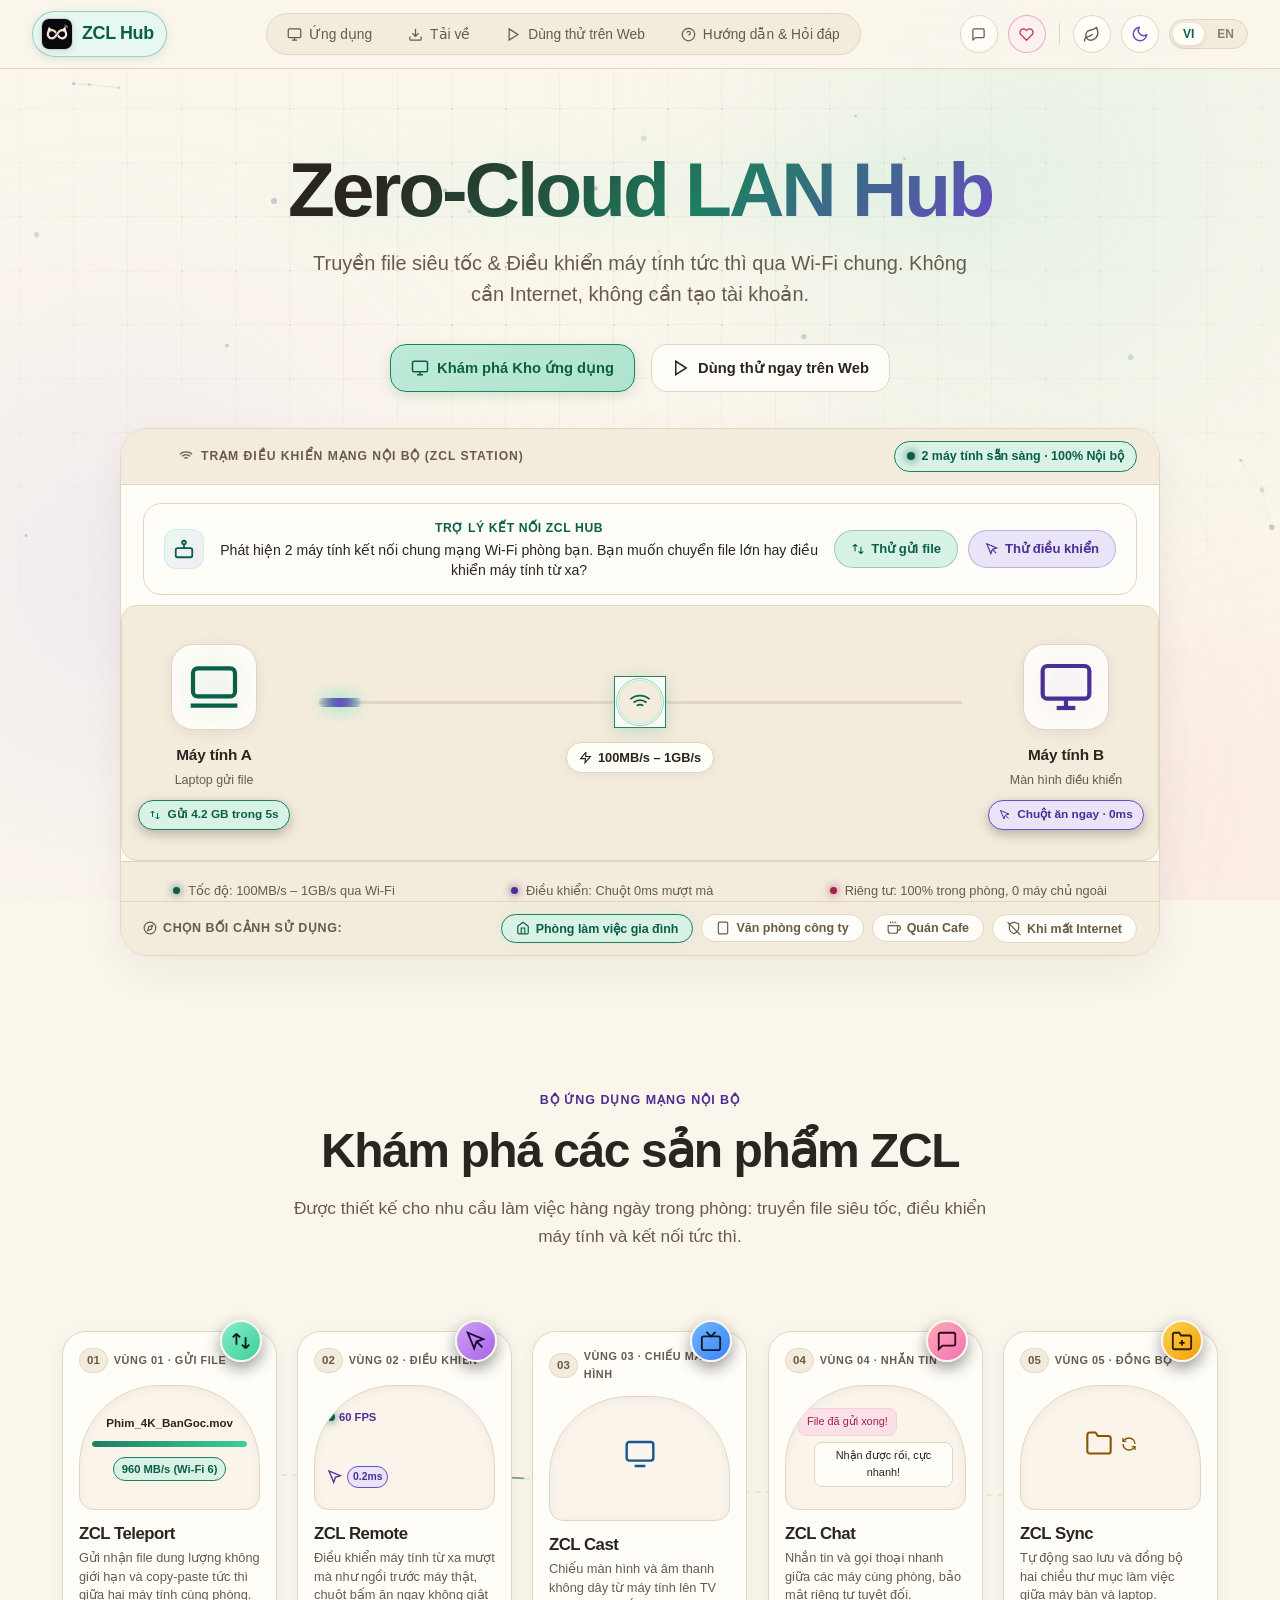
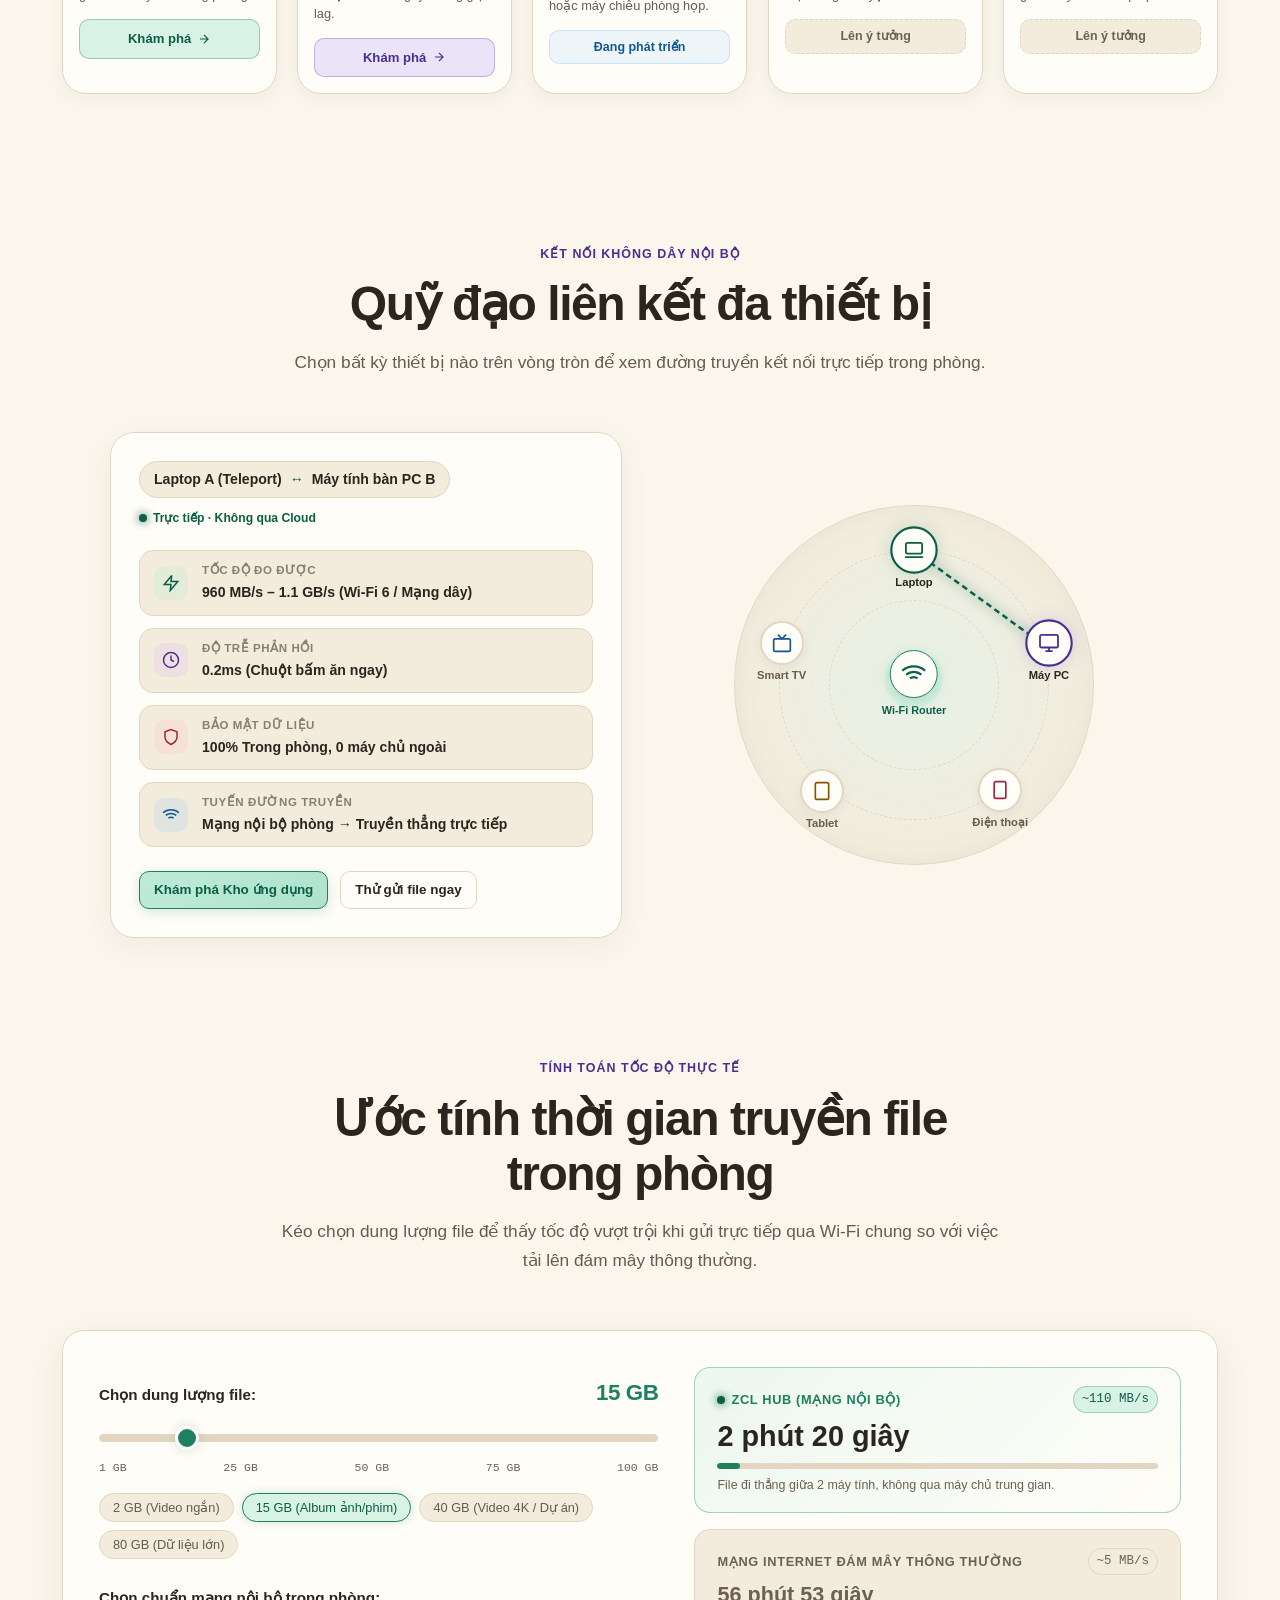
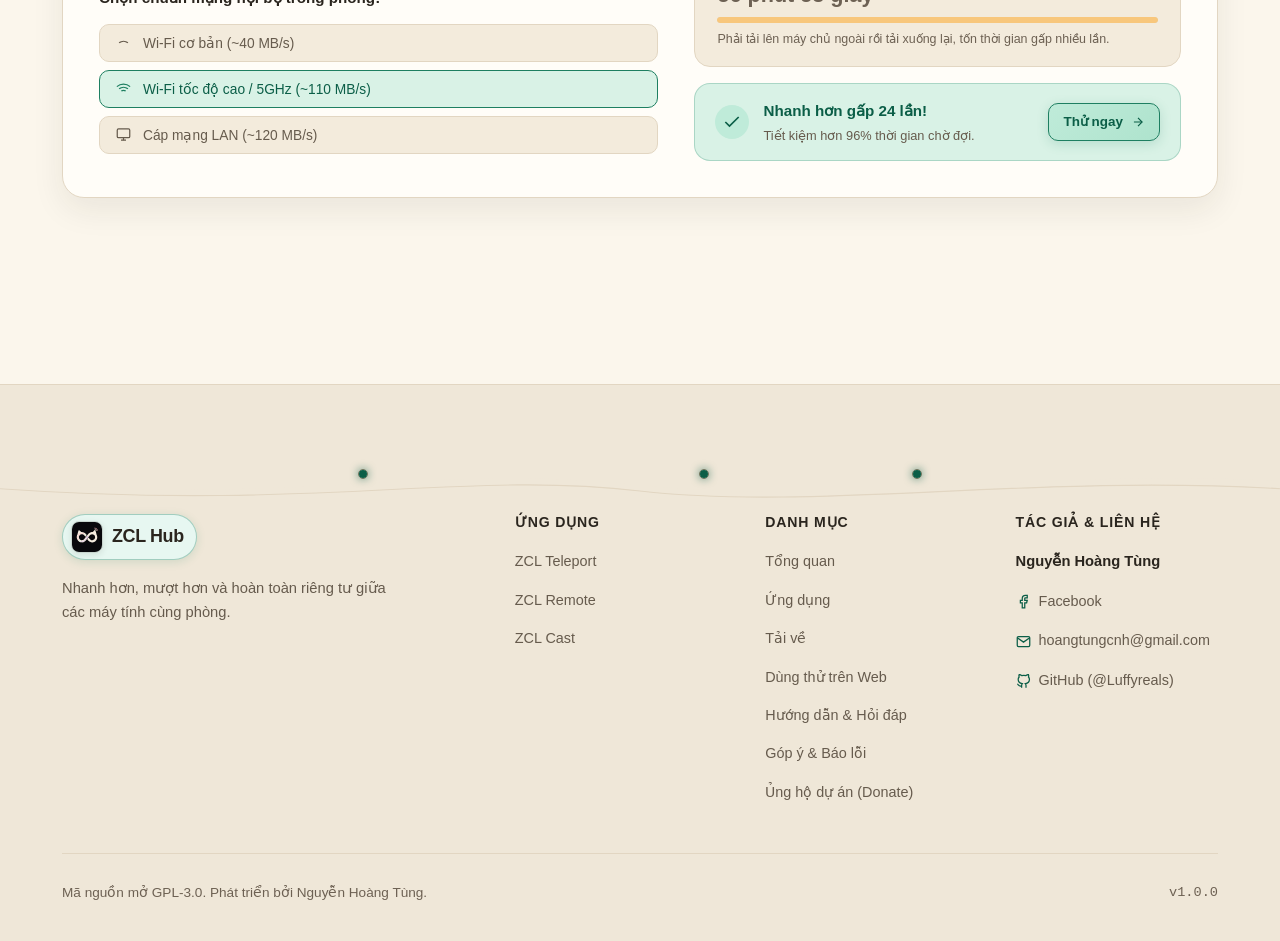
==== index.html @ 88191c9a "fix(feedback): enable direct email submission via FormSubmit, fix target app chip selection and copy" ====
<!doctype html>
<html lang="vi">
<head>
  <meta charset="utf-8">
  <meta name="viewport" content="width=device-width, initial-scale=1">
  <title>ZCL Hub — Truyền file siêu tốc &amp; Điều khiển máy tính</title>
  <meta name="description" content="ZCL Hub: Gửi nhận file hàng chục GB trong tích tắc và điều khiển máy tính siêu mượt qua mạng Wi-Fi chung. Không cần Internet, không cần tạo tài khoản.">
  <meta name="theme-color" content="#09080c">
  <meta name="color-scheme" content="dark">
  <link rel="icon" href="assets/logo.svg" type="image/svg+xml">
  <link rel="manifest" href="manifest.json">
  <link rel="stylesheet" href="src/styles.css?v=38">

  <!-- Open Graph -->
  <meta property="og:title" content="ZCL Hub — Truyền file siêu tốc &amp; Điều khiển máy tính">
  <meta property="og:description" content="Nhanh hơn. Mượt mà hơn. Hoàn toàn riêng tư qua mạng Wi-Fi chung.">
  <meta property="og:type" content="website">
  <meta property="og:image" content="assets/logo.svg">
</head>
<body>

  <!-- ============================================== -->
  <!-- MULTI-LAYER MODERN TECH BACKGROUND SYSTEM      -->
  <!-- ============================================== -->
  <div class="site-bg-effects" aria-hidden="true">
    <!-- Layer 1: Cyber LAN Dot Matrix & Perspective Grid -->
    <div class="bg-grid-pattern"></div>

    <!-- Layer 2: Breathing Aurora Fluid Glow Orbs -->
    <div class="ambient-glow">
      <div class="glow-orb glow-1"></div>
      <div class="glow-orb glow-2"></div>
      <div class="glow-orb glow-3"></div>
      <div class="glow-orb glow-4"></div>
    </div>

    <!-- Layer 3: Interactive Cursor Spotlight Glow -->
    <div class="bg-mouse-spotlight" id="bgMouseSpotlight"></div>

    <!-- Layer 4: Interactive LAN Mesh Nodes Particle Canvas -->
    <canvas id="bgParticlesCanvas" class="bg-particles-canvas"></canvas>
  </div>

  <!-- Header (Unified Modern Nav Bar with Integrated Tabs & Theme Switcher) -->
  <header class="site-header" id="siteHeader">
    <div class="container nav-wrap">
      <!-- Left: Brand (Acts as Home / Overview Navigation) -->
      <div class="nav-brand-wrap">
        <a href="#overview" class="brand active" data-tab="tab-overview" data-key="1" aria-label="ZCL Hub - Trang chủ" title="Về trang chủ ZCL Hub" data-i18n-title="nav_brand_tooltip">
          <img src="assets/logo.svg" alt="ZCL Logo" class="brand-logo">
          <span class="brand-name">ZCL Hub</span>
        </a>
      </div>

      <!-- Center: Segmented Navigation Tabs (Functional Sections) -->
      <nav class="nav-tabs-wrapper" id="navTabsWrapper" aria-label="Danh mục chức năng">
        <div class="nav-tabs-scroll-fade fade-left" id="tabFadeLeft" aria-hidden="true"></div>
        <div class="main-tabs-bar" role="tablist">
          <div class="tab-sliding-indicator" id="tabSlidingIndicator" aria-hidden="true"></div>
          <button class="main-tab-pill" data-tab="tab-apps" data-key="2" role="tab" aria-selected="false" type="button">
            <svg width="15" height="15" viewBox="0 0 24 24" fill="none" stroke="currentColor" stroke-width="2"><rect x="2" y="3" width="20" height="14" rx="2" ry="2"/><line x1="8" y1="21" x2="16" y2="21"/><line x1="12" y1="17" x2="12" y2="21"/></svg>
            <span data-i18n="nav_apps">Ứng dụng</span>
          </button>
          <button class="main-tab-pill" data-tab="tab-download" data-key="3" role="tab" aria-selected="false" type="button">
            <svg width="15" height="15" viewBox="0 0 24 24" fill="none" stroke="currentColor" stroke-width="2"><path d="M21 15v4a2 2 0 0 1-2 2H5a2 2 0 0 1-2-2v-4"/><polyline points="7 10 12 15 17 10"/><line x1="12" y1="15" x2="12" y2="3"/></svg>
            <span data-i18n="nav_download">Tải về</span>
          </button>
          <button class="main-tab-pill" data-tab="tab-studio" data-key="4" role="tab" aria-selected="false" type="button">
            <svg width="15" height="15" viewBox="0 0 24 24" fill="none" stroke="currentColor" stroke-width="2"><polygon points="5 3 19 12 5 21 5 3"/></svg>
            <span data-i18n="nav_studio">Dùng thử trên Web</span>
          </button>
          <button class="main-tab-pill" data-tab="tab-faq" data-key="5" role="tab" aria-selected="false" type="button">
            <svg width="15" height="15" viewBox="0 0 24 24" fill="none" stroke="currentColor" stroke-width="2"><circle cx="12" cy="12" r="10"/><path d="M9.09 9a3 3 0 0 1 5.83 1c0 2-3 3-3 3"/><line x1="12" y1="17" x2="12.01" y2="17"/></svg>
            <span data-i18n="nav_faq">Hướng dẫn &amp; Hỏi đáp</span>
          </button>
        </div>
        <div class="nav-tabs-scroll-fade fade-right" id="tabFadeRight" aria-hidden="true"></div>
      </nav>

      <!-- Right: Action Controls (Theme Mode + Language) -->
      <div class="nav-actions">
        <!-- Feedback Quick Button -->
        <button class="nav-action-btn" id="btnHeaderFeedback" type="button" aria-label="Góp ý &amp; Báo lỗi" title="Góp ý &amp; Báo lỗi" data-i18n-title="nav_feedback">
          <svg width="15" height="15" viewBox="0 0 24 24" fill="none" stroke="currentColor" stroke-width="2" stroke-linecap="round" stroke-linejoin="round">
            <path d="M21 15a2 2 0 0 1-2 2H7l-4 4V5a2 2 0 0 1 2-2h14a2 2 0 0 1 2 2z"/>
          </svg>
          <span class="nav-action-text" data-i18n="nav_feedback">Góp ý</span>
        </button>

        <!-- Donate Quick Button -->
        <button class="nav-action-btn nav-donate-btn" id="btnHeaderDonate" type="button" aria-label="Ủng hộ tác giả" title="Ủng hộ tác giả" data-i18n-title="nav_donate">
          <svg width="15" height="15" viewBox="0 0 24 24" fill="none" stroke="currentColor" stroke-width="2" stroke-linecap="round" stroke-linejoin="round">
            <path d="M20.84 4.61a5.5 5.5 0 0 0-7.78 0L12 5.67l-1.06-1.06a5.5 5.5 0 0 0-7.78 7.78l1.06 1.06L12 21.23l7.78-7.78 1.06-1.06a5.5 5.5 0 0 0 0-7.78z"/>
          </svg>
          <span class="nav-action-text" data-i18n="nav_donate">Ủng hộ</span>
        </button>

        <!-- Elegant Group Divider -->
        <span class="nav-action-divider" aria-hidden="true"></span>

        <!-- Dark / Light Theme Toggle -->
        <!-- Eco Mode / Low Power Mode Toggle -->
        <button class="eco-toggle-btn" id="ecoToggleBtn" type="button" aria-label="Chế độ tiết kiệm pin / Giảm hiệu ứng" title="Chế độ tiết kiệm pin / Giảm hiệu ứng" data-i18n-title="eco_toggle">
          <svg width="17" height="17" viewBox="0 0 24 24" fill="none" stroke="currentColor" stroke-width="2" stroke-linecap="round" stroke-linejoin="round">
            <path d="M11 20A7 7 0 0 1 9.8 6.1C15.5 5 17 4.48 19 2c1 2 2 4.18 2 8 0 5.5-4.78 10-10 10Z"/>
            <path d="M2 21c0-3 1.85-5.36 5.08-6C9.5 14.52 12 13 13 12"/>
          </svg>
        </button>

        <button class="theme-toggle-btn" id="themeToggleBtn" type="button" aria-label="Chuyển chế độ sáng / tối" title="Chuyển chế độ giao diện" data-i18n-title="theme_toggle">
          <svg class="theme-icon theme-icon-sun" width="18" height="18" viewBox="0 0 24 24" fill="none" stroke="currentColor" stroke-width="2" stroke-linecap="round" stroke-linejoin="round">
            <circle cx="12" cy="12" r="5"></circle>
            <line x1="12" y1="1" x2="12" y2="3"></line>
            <line x1="12" y1="21" x2="12" y2="23"></line>
            <line x1="4.22" y1="4.22" x2="5.64" y2="5.64"></line>
            <line x1="18.36" y1="18.36" x2="19.78" y2="19.78"></line>
            <line x1="1" y1="12" x2="3" y2="12"></line>
            <line x1="21" y1="12" x2="23" y2="12"></line>
            <line x1="4.22" y1="19.78" x2="5.64" y2="18.36"></line>
            <line x1="18.36" y1="5.64" x2="19.78" y2="4.22"></line>
          </svg>
          <svg class="theme-icon theme-icon-moon" width="18" height="18" viewBox="0 0 24 24" fill="none" stroke="currentColor" stroke-width="2" stroke-linecap="round" stroke-linejoin="round">
            <path d="M21 12.79A9 9 0 1 1 11.21 3 7 7 0 0 0 21 12.79z"></path>
          </svg>
        </button>

        <!-- Language Switcher -->
        <div class="lang-toggle" role="group" aria-label="Language selection">
          <button class="lang-btn active" data-lang="vi" type="button">VI</button>
          <button class="lang-btn" data-lang="en" type="button">EN</button>
        </div>
      </div>
    </div>
  </header>

  <!-- Main View Container -->
  <main id="mainContent">

    <!-- ============================================== -->
    <!-- TAB 1: TỔNG QUAN (LANDING PAGE KHO ỨNG DỤNG)    -->
    <!-- ============================================== -->
    <div class="tab-view active" id="tab-overview" role="tabpanel">
      <!-- Hero Section -->
      <section class="hero">
        <div class="container">
          <h1 class="hero-brand-title" data-i18n="hero_title">
            <span class="title-gradient">Zero-Cloud LAN Hub</span>
          </h1>

          <p class="hero-lede" data-i18n="hero_lede">
            Truyền file siêu tốc &amp; Điều khiển máy tính tức thì qua Wi-Fi chung. Không cần Internet, không cần tạo tài khoản.
          </p>

          <div class="hero-cta">
            <a href="#apps" class="btn btn-primary" data-tab="tab-apps">
              <svg width="18" height="18" viewBox="0 0 24 24" fill="none" stroke="currentColor" stroke-width="2"><rect x="2" y="3" width="20" height="14" rx="2" ry="2"/><line x1="8" y1="21" x2="16" y2="21"/><line x1="12" y1="17" x2="12" y2="21"/></svg>
              <span data-i18n="hero_btn_apps">Khám phá Kho ứng dụng</span>
            </a>
            <a href="#studio" class="btn btn-secondary" data-tab="tab-studio">
              <svg width="18" height="18" viewBox="0 0 24 24" fill="none" stroke="currentColor" stroke-width="2"><polygon points="5 3 19 12 5 21 5 3"/></svg>
              <span data-i18n="hero_btn_studio">Dùng thử ngay trên Web</span>
            </a>
          </div>

          <!-- ZCL Cockpit Console Frame (Trạm Điều Khiển Mạng Nội Bộ) -->
          <div class="zcl-console-frame" id="zclConsoleFrame">
            <!-- Laser Scanner Effect -->
            <div class="console-laser-scanner" id="consoleLaserScanner" aria-hidden="true"></div>
            <!-- Console Top Bar -->
            <div class="console-top-bar">
              <div class="console-window-dots">
                <span class="dot-red"></span>
                <span class="dot-yellow"></span>
                <span class="dot-green"></span>
                <span class="console-title-tag">
                  <svg width="14" height="14" viewBox="0 0 24 24" fill="none" stroke="currentColor" stroke-width="2"><path d="M5 12.55a11 11 0 0 1 14.08 0"/><path d="M1.42 9a16 16 0 0 1 21.16 0"/><path d="M8.53 16.11a6 6 0 0 1 6.95 0"/><line x1="12" y1="20" x2="12.01" y2="20"/></svg>
                  <span data-i18n="console_tag">TRẠM ĐIỀU KHIỂN MẠNG NỘI BỘ (ZCL STATION)</span>
                </span>
              </div>
              <div class="console-live-status">
                <span class="pulse-dot"></span>
                <span id="consoleEnvBadge" data-i18n="console_status">2 máy tính sẵn sàng · 100% Nội bộ</span>
              </div>
            </div>

            <!-- Console Assistant Dialog Box -->
            <div class="console-assistant-box">
              <div class="assistant-avatar">
                <svg width="22" height="22" viewBox="0 0 24 24" fill="none" stroke="currentColor" stroke-width="2"><rect x="3" y="11" width="18" height="10" rx="2"/><circle cx="12" cy="5" r="2"/><path d="M12 7v4"/><line x1="8" y1="16" x2="8.01" y2="16"/><line x1="16" y1="16" x2="16.01" y2="16"/></svg>
              </div>
              <div class="assistant-content">
                <div class="assistant-name" data-i18n="assistant_name">Trợ lý kết nối ZCL Hub</div>
                <p class="assistant-speech" id="assistantSpeech" data-i18n="assistant_text">
                  Phát hiện 2 máy tính kết nối chung mạng Wi-Fi phòng bạn. Bạn muốn chuyển file lớn hay điều khiển máy tính từ xa?
                </p>
              </div>
              <div class="assistant-actions">
                <a href="#studio" class="btn-console-pill mint" data-tab="tab-studio" data-studio-tab="teleport">
                  <svg width="14" height="14" viewBox="0 0 24 24" fill="none" stroke="currentColor" stroke-width="2"><path d="M7 16V4M7 4L3 8M7 4L11 8M17 8V20M17 20L21 16M17 20L13 16"/></svg>
                  <span data-i18n="btn_assist_tp">Thử gửi file</span>
                </a>
                <a href="#studio" class="btn-console-pill lilac" data-tab="tab-studio" data-studio-tab="remote">
                  <svg width="14" height="14" viewBox="0 0 24 24" fill="none" stroke="currentColor" stroke-width="2"><path d="m3 3 7.07 16.97 2.51-7.39 7.39-2.51L3 3z"/><path d="m13 13 6 6"/></svg>
                  <span data-i18n="btn_assist_rm">Thử điều khiển</span>
                </a>
              </div>
            </div>

            <!-- Graphic Stage -->
            <div class="visual-stage" id="consoleVisualStage">
              <!-- Device Left (Laptop A - Teleport) -->
              <div class="stage-device device-left">
                <div class="device-icon-wrap">
                  <svg class="device-svg" width="56" height="56" viewBox="0 0 24 24" fill="none" stroke="currentColor" stroke-width="1.8">
                    <rect x="3" y="4" width="18" height="12" rx="2"/>
                    <line x1="2" y1="20" x2="22" y2="20"/>
                  </svg>
                  <div class="screen-glow"></div>
                </div>
                <div class="device-info">
                  <span class="device-name" id="stageDevAName" data-i18n="visual_dev_a">Máy tính A</span>
                  <span class="device-role" id="stageDevARole" data-i18n="visual_dev_a_role">Laptop gửi file</span>
                </div>
                <div class="device-chip chip-teleport">
                  <svg width="12" height="12" viewBox="0 0 24 24" fill="none" stroke="currentColor" stroke-width="2"><path d="M7 16V4M7 4L3 8M7 4L11 8M17 8V20M17 20L21 16M17 20L13 16"/></svg>
                  <span id="stageDevAChip" data-i18n="visual_dev_a_chip">Gửi 4.2 GB trong 5s</span>
                </div>
              </div>

              <!-- Center Animated Connection Line & Pulse Beam -->
              <div class="stage-center-beam">
                <div class="beam-line">
                  <div class="beam-pulse beam-pulse-right"></div>
                  <div class="beam-pulse beam-pulse-left"></div>
                </div>
                <div class="center-hub-node">
                  <div class="radar-circle circle-1"></div>
                  <div class="radar-circle circle-2"></div>
                  <div class="hub-icon-inner">
                    <svg width="22" height="22" viewBox="0 0 24 24" fill="none" stroke="currentColor" stroke-width="1.8">
                      <path d="M5 12.55a11 11 0 0 1 14.08 0"/>
                      <path d="M1.42 9a16 16 0 0 1 21.16 0"/>
                      <path d="M8.53 16.11a6 6 0 0 1 6.95 0"/>
                      <line x1="12" y1="20" x2="12.01" y2="20"/>
                    </svg>
                  </div>
                </div>
                <div class="beam-metric-badge">
                  <svg width="13" height="13" viewBox="0 0 24 24" fill="none" stroke="currentColor" stroke-width="2"><polyline points="13 2 3 14 12 14 11 22 21 10 12 10 13 2"/></svg>
                  <span id="stageSpeedBadge">100MB/s – 1GB/s</span>
                </div>
              </div>

              <!-- Device Right (PC B - Remote) -->
              <div class="stage-device device-right">
                <div class="device-icon-wrap">
                  <svg class="device-svg" width="56" height="56" viewBox="0 0 24 24" fill="none" stroke="currentColor" stroke-width="1.8">
                    <rect x="2" y="3" width="20" height="14" rx="2"/>
                    <line x1="8" y1="21" x2="16" y2="21"/>
                    <line x1="12" y1="17" x2="12" y2="21"/>
                  </svg>
                  <div class="screen-glow lilac"></div>
                </div>
                <div class="device-info">
                  <span class="device-name" id="stageDevBName" data-i18n="visual_dev_b">Máy tính B</span>
                  <span class="device-role" id="stageDevBRole" data-i18n="visual_dev_b_role">Màn hình điều khiển</span>
                </div>
                <div class="device-chip chip-remote">
                  <svg width="12" height="12" viewBox="0 0 24 24" fill="none" stroke="currentColor" stroke-width="2"><path d="m3 3 7.07 16.97 2.51-7.39 7.39-2.51L3 3z"/><path d="m13 13 6 6"/></svg>
                  <span id="stageDevBChip" data-i18n="visual_dev_b_chip">Chuột ăn ngay · 0ms</span>
                </div>
              </div>
            </div>

            <!-- Graphic Quick Features Footer -->
            <div class="visual-card-footer">
              <div class="visual-feature-pill">
                <span class="feat-dot mint"></span>
                <span id="stageFeat1" data-i18n="visual_feat_1">Tốc độ: 100MB/s – 1GB/s qua Wi-Fi</span>
              </div>
              <div class="visual-feature-pill">
                <span class="feat-dot lilac"></span>
                <span id="stageFeat2" data-i18n="visual_feat_2">Điều khiển: Chuột 0ms mượt mà</span>
              </div>
              <div class="visual-feature-pill">
                <span class="feat-dot pink"></span>
                <span id="stageFeat3" data-i18n="visual_feat_3">Riêng tư: 100% trong phòng, 0 máy chủ ngoài</span>
              </div>
            </div>

            <!-- Environment Switcher Bar (Bottom Bar) -->
            <div class="console-env-bar">
              <span class="env-bar-label">
                <svg width="14" height="14" viewBox="0 0 24 24" fill="none" stroke="currentColor" stroke-width="2"><circle cx="12" cy="12" r="10"/><polygon points="16.24 7.76 14.12 14.12 7.76 16.24 9.88 9.88 16.24 7.76"/></svg>
                <span data-i18n="env_label">Chọn bối cảnh sử dụng:</span>
              </span>
              <div class="env-buttons-group" role="tablist">
                <button class="env-btn active" data-env="home" type="button">
                  <svg width="14" height="14" viewBox="0 0 24 24" fill="none" stroke="currentColor" stroke-width="2"><path d="M3 9l9-7 9 7v11a2 2 0 0 1-2 2H5a2 2 0 0 1-2-2z"/><polyline points="9 22 9 12 15 12 15 22"/></svg>
                  <span data-i18n="env_home">Phòng làm việc gia đình</span>
                </button>
                <button class="env-btn" data-env="office" type="button">
                  <svg width="14" height="14" viewBox="0 0 24 24" fill="none" stroke="currentColor" stroke-width="2"><rect x="4" y="2" width="16" height="20" rx="2" ry="2"/><line x1="9" y1="22" x2="9" y2="22.01"/><line x1="15" y1="22" x2="15.01" y2="22"/><line x1="9" y1="6" x2="9" y2="6.01"/><line x1="15" y1="6" x2="15.01" y2="6"/><line x1="9" y1="10" x2="9" y2="10.01"/><line x1="15" y1="10" x2="15.01" y2="10"/><line x1="9" y1="14" x2="9" y2="14.01"/><line x1="15" y1="14" x2="15.01" y2="14"/><line x1="9" y1="18" x2="9" y2="18.01"/><line x1="15" y1="18" x2="15.01" y2="18"/></svg>
                  <span data-i18n="env_office">Văn phòng công ty</span>
                </button>
                <button class="env-btn" data-env="cafe" type="button">
                  <svg width="14" height="14" viewBox="0 0 24 24" fill="none" stroke="currentColor" stroke-width="2"><path d="M18 8h1a4 4 0 0 1 0 8h-1"/><path d="M2 8h16v9a4 4 0 0 1-4 4H6a4 4 0 0 1-4-4V8z"/><line x1="6" y1="1" x2="6" y2="4"/><line x1="10" y1="1" x2="10" y2="4"/><line x1="14" y1="1" x2="14" y2="4"/></svg>
                  <span data-i18n="env_cafe">Quán Cafe</span>
                </button>
                <button class="env-btn" data-env="offline" type="button">
                  <svg width="14" height="14" viewBox="0 0 24 24" fill="none" stroke="currentColor" stroke-width="2"><path d="M12 22s8-4 8-10V5l-8-3-8 3v7c0 6 8 10 8 10z"/><line x1="1" y1="2" x2="23" y2="24"/></svg>
                  <span data-i18n="env_offline">Khi mất Internet</span>
                </button>
              </div>
            </div>
          </div>
        </div>
      </section>

      <!-- ============================================== -->
      <!-- SECTION 2: DẢI THẺ VÒM CUNG (ARCH CARDS SHOWCASE) -->
      <!-- ============================================== -->
      <section class="section arch-showcase-section">
        <div class="container">
          <div class="section-head">
            <span class="section-badge" data-i18n="arch_badge">BỘ ỨNG DỤNG MẠNG NỘI BỘ</span>
            <h2 data-i18n="arch_title">Khám phá các sản phẩm ZCL</h2>
            <p data-i18n="arch_sub">Được thiết kế cho nhu cầu làm việc hàng ngày trong phòng: truyền file siêu tốc, điều khiển máy tính và kết nối tức thì.</p>
          </div>

          <!-- Arch Track Container with Glowing Cable -->
          <div class="arch-cards-track">
            <!-- Animated SVG LAN Cable running behind cards -->
            <svg class="arch-cable-svg" viewBox="0 0 1200 60" preserveAspectRatio="none" fill="none">
              <path d="M 0 30 Q 300 5, 600 30 T 1200 30" stroke="var(--border-bright)" stroke-width="2" stroke-dasharray="6 6"/>
              <path class="cable-pulse-path" d="M 0 30 Q 300 5, 600 30 T 1200 30" stroke="var(--mint)" stroke-width="2"/>
            </svg>

            <div class="arch-cards-grid">
              <!-- Card 01: Teleport -->
              <div class="arch-card arch-card-teleport" data-app="teleport">
                <div class="arch-card-pill">
                  <span class="arch-num">01</span>
                  <span class="arch-zone" data-i18n="arch_z1">VÙNG 01 · GỬI FILE</span>
                </div>
                <!-- Floating Icon Badge -->
                <div class="arch-floating-badge mint">
                  <svg width="22" height="22" viewBox="0 0 24 24" fill="none" stroke="currentColor" stroke-width="2"><path d="M7 16V4M7 4L3 8M7 4L11 8M17 8V20M17 20L21 16M17 20L13 16"/></svg>
                </div>
                <!-- Arch Preview Window -->
                <div class="arch-window">
                  <div class="arch-preview-content">
                    <div class="arch-file-anim">
                      <div class="arch-file-name">Phim_4K_BanGoc.mov</div>
                      <div class="arch-bar-wrap"><div class="arch-bar-fill"></div></div>
                      <div class="arch-speed-chip mint">960 MB/s (Wi-Fi 6)</div>
                    </div>
                  </div>
                </div>
                <div class="arch-card-body">
                  <h3>ZCL Teleport</h3>
                  <p data-i18n="arch_desc_tp">Gửi nhận file dung lượng không giới hạn và copy-paste tức thì giữa hai máy tính cùng phòng.</p>
                  <a href="#apps/teleport" class="arch-explore-btn mint" data-tab="tab-apps" data-app-target="teleport">
                    <span data-i18n="arch_explore">Khám phá</span>
                    <svg width="14" height="14" viewBox="0 0 24 24" fill="none" stroke="currentColor" stroke-width="2"><path d="M5 12h14M12 5l7 7-7 7"/></svg>
                  </a>
                </div>
              </div>

              <!-- Card 02: Remote -->
              <div class="arch-card arch-card-remote" data-app="remote">
                <div class="arch-card-pill">
                  <span class="arch-num">02</span>
                  <span class="arch-zone" data-i18n="arch_z2">VÙNG 02 · ĐIỀU KHIỂN</span>
                </div>
                <div class="arch-floating-badge lilac">
                  <svg width="22" height="22" viewBox="0 0 24 24" fill="none" stroke="currentColor" stroke-width="2"><path d="m3 3 7.07 16.97 2.51-7.39 7.39-2.51L3 3z"/><path d="m13 13 6 6"/></svg>
                </div>
                <div class="arch-window">
                  <div class="arch-preview-content">
                    <div class="arch-remote-anim">
                      <div class="arch-remote-hud"><span class="pulse-dot"></span> 60 FPS</div>
                      <div class="arch-cursor-tracer">
                        <svg width="16" height="16" viewBox="0 0 24 24" fill="none" stroke="currentColor" stroke-width="2"><path d="m3 3 7.07 16.97 2.51-7.39 7.39-2.51L3 3z"/></svg>
                        <span class="arch-latency-tag">0.2ms</span>
                      </div>
                    </div>
                  </div>
                </div>
                <div class="arch-card-body">
                  <h3>ZCL Remote</h3>
                  <p data-i18n="arch_desc_rm">Điều khiển máy tính từ xa mượt mà như ngồi trước máy thật, chuột bấm ăn ngay không giật lag.</p>
                  <a href="#apps/remote" class="arch-explore-btn lilac" data-tab="tab-apps" data-app-target="remote">
                    <span data-i18n="arch_explore">Khám phá</span>
                    <svg width="14" height="14" viewBox="0 0 24 24" fill="none" stroke="currentColor" stroke-width="2"><path d="M5 12h14M12 5l7 7-7 7"/></svg>
                  </a>
                </div>
              </div>

              <!-- Card 03: Cast -->
              <div class="arch-card arch-card-cast" data-app="cast">
                <div class="arch-card-pill">
                  <span class="arch-num">03</span>
                  <span class="arch-zone" data-i18n="arch_z3">VÙNG 03 · CHIẾU MÀN HÌNH</span>
                </div>
                <div class="arch-floating-badge blue">
                  <svg width="22" height="22" viewBox="0 0 24 24" fill="none" stroke="currentColor" stroke-width="2"><rect x="2" y="7" width="20" height="15" rx="2" ry="2"/><polyline points="17 2 12 7 7 2"/></svg>
                </div>
                <div class="arch-window">
                  <div class="arch-preview-content">
                    <div class="arch-cast-anim">
                      <div class="arch-tv-screen">
                        <svg width="32" height="32" viewBox="0 0 24 24" fill="none" stroke="currentColor" stroke-width="1.8"><rect x="2" y="3" width="20" height="14" rx="2"/><line x1="8" y1="21" x2="16" y2="21"/></svg>
                        <div class="cast-waves"></div>
                      </div>
                    </div>
                  </div>
                </div>
                <div class="arch-card-body">
                  <h3>ZCL Cast</h3>
                  <p data-i18n="arch_desc_cast">Chiếu màn hình và âm thanh không dây từ máy tính lên TV hoặc máy chiếu phòng họp.</p>
                  <div class="arch-badge-pill blue" data-i18n="road_dev">Đang phát triển</div>
                </div>
              </div>

              <!-- Card 04: Chat -->
              <div class="arch-card arch-card-chat" data-app="chat">
                <div class="arch-card-pill">
                  <span class="arch-num">04</span>
                  <span class="arch-zone" data-i18n="arch_z4">VÙNG 04 · NHẮN TIN</span>
                </div>
                <div class="arch-floating-badge pink">
                  <svg width="22" height="22" viewBox="0 0 24 24" fill="none" stroke="currentColor" stroke-width="2"><path d="M21 15a2 2 0 0 1-2 2H7l-4 4V5a2 2 0 0 1 2-2h14a2 2 0 0 1 2 2z"/></svg>
                </div>
                <div class="arch-window">
                  <div class="arch-preview-content">
                    <div class="arch-chat-anim">
                      <div class="arch-bubble left" data-i18n="chat_bubble_sent">File đã gửi xong!</div>
                      <div class="arch-bubble right" data-i18n="chat_bubble_received">Nhận được rồi, cực nhanh!</div>
                    </div>
                  </div>
                </div>
                <div class="arch-card-body">
                  <h3>ZCL Chat</h3>
                  <p data-i18n="arch_desc_chat">Nhắn tin và gọi thoại nhanh giữa các máy cùng phòng, bảo mật riêng tư tuyệt đối.</p>
                  <div class="arch-badge-pill planned" data-i18n="road_plan">Lên ý tưởng</div>
                </div>
              </div>

              <!-- Card 05: Sync -->
              <div class="arch-card arch-card-sync" data-app="sync">
                <div class="arch-card-pill">
                  <span class="arch-num">05</span>
                  <span class="arch-zone" data-i18n="arch_z5">VÙNG 05 · ĐỒNG BỘ</span>
                </div>
                <div class="arch-floating-badge amber">
                  <svg width="22" height="22" viewBox="0 0 24 24" fill="none" stroke="currentColor" stroke-width="2"><path d="M22 19a2 2 0 0 1-2 2H4a2 2 0 0 1-2-2V5a2 2 0 0 1 2-2h5l2 3h9a2 2 0 0 1 2 2z"/><line x1="12" y1="11" x2="12" y2="17"/><line x1="9" y1="14" x2="15" y2="14"/></svg>
                </div>
                <div class="arch-window">
                  <div class="arch-preview-content">
                    <div class="arch-sync-anim">
                      <div class="arch-sync-folder">
                        <svg width="28" height="28" viewBox="0 0 24 24" fill="none" stroke="currentColor" stroke-width="1.8"><path d="M22 19a2 2 0 0 1-2 2H4a2 2 0 0 1-2-2V5a2 2 0 0 1 2-2h5l2 3h9a2 2 0 0 1 2 2z"/></svg>
                      </div>
                      <div class="arch-sync-arrows">
                        <svg width="16" height="16" viewBox="0 0 24 24" fill="none" stroke="currentColor" stroke-width="2"><path d="M21 12a9 9 0 0 0-9-9 9.75 9.75 0 0 0-6.74 2.74L3 8"/><polyline points="3 3 3 8 8 8"/><path d="M3 12a9 9 0 0 0 9 9 9.75 9.75 0 0 0 6.74-2.74L21 16"/><polyline points="16 16 21 16 21 21"/></svg>
                      </div>
                    </div>
                  </div>
                </div>
                <div class="arch-card-body">
                  <h3>ZCL Sync</h3>
                  <p data-i18n="arch_desc_sync">Tự động sao lưu và đồng bộ hai chiều thư mục làm việc giữa máy bàn và laptop.</p>
                  <div class="arch-badge-pill planned" data-i18n="road_plan">Lên ý tưởng</div>
                </div>
              </div>
            </div>
          </div>
        </div>
      </section>

      <!-- ============================================== -->
      <!-- SECTION 3: VÒNG XOAY THIẾT BỊ NỘI BỘ (LAN ORBIT)-->
      <!-- ============================================== -->
      <section class="section orbit-showcase-section">
        <div class="container">
          <div class="section-head">
            <span class="section-badge" data-i18n="orbit_badge">KẾT NỐI KHÔNG DÂY NỘI BỘ</span>
            <h2 data-i18n="orbit_title">Quỹ đạo liên kết đa thiết bị</h2>
            <p data-i18n="orbit_sub">Chọn bất kỳ thiết bị nào trên vòng tròn để xem đường truyền kết nối trực tiếp trong phòng.</p>
          </div>

          <div class="orbit-container">
            <!-- Left: Live Connection Data Card -->
            <div class="orbit-info-card">
              <div class="orbit-info-header">
                <div class="orbit-pair-badge" id="orbitPairBadge">
                  <span class="device-tag-a" id="orbitTagA">Laptop A</span>
                  <span class="pair-arrow">&harr;</span>
                  <span class="device-tag-b" id="orbitTagB" data-i18n="orbit_tag_b">Máy tính bàn B</span>
                </div>
                <span class="orbit-live-pill">
                  <span class="pulse-dot"></span>
                  <span data-i18n="orbit_live">Trực tiếp · Không qua Cloud</span>
                </span>
              </div>

              <div class="orbit-stats-list">
                <div class="orbit-stat-item">
                  <div class="stat-icon mint">
                    <svg width="18" height="18" viewBox="0 0 24 24" fill="none" stroke="currentColor" stroke-width="2"><polyline points="13 2 3 14 12 14 11 22 21 10 12 10 13 2"/></svg>
                  </div>
                  <div class="stat-meta">
                    <span class="stat-label" data-i18n="orbit_stat_speed">Tốc độ đo được</span>
                    <span class="stat-value" id="orbitStatSpeed">960 MB/s (Wi-Fi 6)</span>
                  </div>
                </div>

                <div class="orbit-stat-item">
                  <div class="stat-icon lilac">
                    <svg width="18" height="18" viewBox="0 0 24 24" fill="none" stroke="currentColor" stroke-width="2"><circle cx="12" cy="12" r="10"/><polyline points="12 6 12 12 16 14"/></svg>
                  </div>
                  <div class="stat-meta">
                    <span class="stat-label" data-i18n="orbit_stat_latency">Độ trễ phản hồi</span>
                    <span class="stat-value" id="orbitStatLatency" data-i18n="orbit_val_latency">0.2ms (Chuột ăn ngay)</span>
                  </div>
                </div>

                <div class="orbit-stat-item">
                  <div class="stat-icon pink">
                    <svg width="18" height="18" viewBox="0 0 24 24" fill="none" stroke="currentColor" stroke-width="2"><path d="M12 22s8-4 8-10V5l-8-3-8 3v7c0 6 8 10 8 10z"/></svg>
                  </div>
                  <div class="stat-meta">
                    <span class="stat-label" data-i18n="orbit_stat_security">Bảo mật dữ liệu</span>
                    <span class="stat-value" id="orbitStatSec" data-i18n="orbit_val_security">100% Trong phòng, 0 máy chủ ngoài</span>
                  </div>
                </div>

                <div class="orbit-stat-item">
                  <div class="stat-icon blue">
                    <svg width="18" height="18" viewBox="0 0 24 24" fill="none" stroke="currentColor" stroke-width="2"><path d="M5 12.55a11 11 0 0 1 14.08 0"/><path d="M1.42 9a16 16 0 0 1 21.16 0"/><path d="M8.53 16.11a6 6 0 0 1 6.95 0"/><line x1="12" y1="20" x2="12.01" y2="20"/></svg>
                  </div>
                  <div class="stat-meta">
                    <span class="stat-label" data-i18n="orbit_stat_route">Tuyến đường truyền</span>
                    <span class="stat-value" id="orbitStatRoute" data-i18n="orbit_val_route">Sóng Wi-Fi phòng &rarr; Truyền thẳng</span>
                  </div>
                </div>
              </div>

              <div class="orbit-actions">
                <a href="#apps/teleport" class="btn btn-primary btn-sm" data-tab="tab-apps" data-app-target="teleport" data-i18n="hero_btn_apps">
                  Xem ứng dụng Teleport
                </a>
                <a href="#studio" class="btn btn-secondary btn-sm" data-tab="tab-studio" data-studio-tab="teleport" data-i18n="bento_try_teleport">
                  Dùng thử gửi file ngay
                </a>
              </div>
            </div>

            <!-- Right: Interactive Orbit Ring -->
            <div class="orbit-stage-wrap">
              <div class="orbit-stage" id="orbitStage">
                <!-- Orbit Outer Circles -->
                <div class="orbit-ring-line ring-outer"></div>
                <div class="orbit-ring-line ring-inner"></div>

                <!-- Center Wi-Fi Hub -->
                <div class="orbit-center-node">
                  <div class="center-pulse-glow"></div>
                  <div class="center-icon">
                    <svg width="26" height="26" viewBox="0 0 24 24" fill="none" stroke="currentColor" stroke-width="2"><path d="M5 12.55a11 11 0 0 1 14.08 0"/><path d="M1.42 9a16 16 0 0 1 21.16 0"/><path d="M8.53 16.11a6 6 0 0 1 6.95 0"/><line x1="12" y1="20" x2="12.01" y2="20"/></svg>
                  </div>
                  <span class="center-label">Wi-Fi Router</span>
                </div>

                <!-- 5 Orbit Devices positioned symmetrically -->
                <!-- Device 1: Laptop (Top) -->
                <button class="orbit-device-node node-1 active" data-device="laptop" type="button" aria-label="Laptop làm việc">
                  <div class="device-node-bubble mint">
                    <svg width="20" height="20" viewBox="0 0 24 24" fill="none" stroke="currentColor" stroke-width="2"><rect x="3" y="4" width="18" height="12" rx="2"/><line x1="2" y1="20" x2="22" y2="20"/></svg>
                  </div>
                  <span class="node-label">Laptop</span>
                </button>

                <!-- Device 2: PC Desktop (Top Right) -->
                <button class="orbit-device-node node-2 active" data-device="pc" type="button" aria-label="Máy tính bàn PC">
                  <div class="device-node-bubble lilac">
                    <svg width="20" height="20" viewBox="0 0 24 24" fill="none" stroke="currentColor" stroke-width="2"><rect x="2" y="3" width="20" height="14" rx="2"/><line x1="8" y1="21" x2="16" y2="21"/><line x1="12" y1="17" x2="12" y2="21"/></svg>
                  </div>
                  <span class="node-label" data-i18n="orbit_node_pc">Máy PC</span>
                </button>

                <!-- Device 3: Smartphone (Bottom Right) -->
                <button class="orbit-device-node node-3" data-device="phone" type="button" aria-label="Điện thoại di động">
                  <div class="device-node-bubble pink">
                    <svg width="20" height="20" viewBox="0 0 24 24" fill="none" stroke="currentColor" stroke-width="2"><rect x="5" y="2" width="14" height="20" rx="2" ry="2"/><line x1="12" y1="18" x2="12.01" y2="18"/></svg>
                  </div>
                  <span class="node-label" data-i18n="orbit_node_phone">Điện thoại</span>
                </button>

                <!-- Device 4: Tablet (Bottom Left) -->
                <button class="orbit-device-node node-4" data-device="tablet" type="button" aria-label="Máy tính bảng">
                  <div class="device-node-bubble amber">
                    <svg width="20" height="20" viewBox="0 0 24 24" fill="none" stroke="currentColor" stroke-width="2"><rect x="4" y="2" width="16" height="20" rx="2" ry="2"/><line x1="12" y1="18" x2="12.01" y2="18"/></svg>
                  </div>
                  <span class="node-label">Tablet</span>
                </button>

                <!-- Device 5: Smart TV (Top Left) -->
                <button class="orbit-device-node node-5" data-device="tv" type="button" aria-label="Smart TV phòng họp">
                  <div class="device-node-bubble blue">
                    <svg width="20" height="20" viewBox="0 0 24 24" fill="none" stroke="currentColor" stroke-width="2"><rect x="2" y="7" width="20" height="15" rx="2" ry="2"/><polyline points="17 2 12 7 7 2"/></svg>
                  </div>
                  <span class="node-label">Smart TV</span>
                </button>

                <!-- Dynamic SVG Connecting Beam -->
                <svg class="orbit-beam-svg" id="orbitBeamSvg" viewBox="0 0 360 360">
                  <line id="orbitBeamLine" x1="180" y1="42" x2="305" y2="135" stroke="var(--mint)" stroke-width="2.5" stroke-dasharray="6 4"/>
                </svg>
              </div>
            </div>
          </div>
        </div>
      </section>

      <!-- ============================================== -->
      <!-- SECTION 4: BỘ TÍNH THỜI GIAN TRUYỀN FILE TRONG PHÒNG -->
      <!-- ============================================== -->
      <section class="section calc-section" id="transferCalcSection">
        <div class="container">
          <div class="section-head">
            <span class="section-badge" data-i18n="calc_badge">TÍNH TOÁN TỐC ĐỘ THỰC TẾ</span>
            <h2 data-i18n="calc_title">Ước tính thời gian truyền file trong phòng</h2>
            <p data-i18n="calc_sub">Kéo chọn dung lượng file để thấy tốc độ vượt trội khi gửi trực tiếp qua Wi-Fi chung so với việc tải lên đám mây thông thường.</p>
          </div>

          <div class="calc-bento-card">
            <div class="calc-grid">
              <!-- Left: Controls -->
              <div class="calc-controls-col">
                <!-- Size Slider -->
                <div class="calc-group">
                  <div class="calc-group-header">
                    <span class="calc-label" data-i18n="calc_size_label">Chọn dung lượng file:</span>
                    <span class="calc-size-display" id="calcSizeDisplay">15 GB</span>
                  </div>
                  <div class="calc-slider-wrap">
                    <input type="range" id="calcSizeSlider" min="1" max="100" value="15" step="1" class="calc-slider" aria-label="Chọn dung lượng file tính bằng GB">
                    <div class="calc-slider-ticks">
                      <span>1 GB</span>
                      <span>25 GB</span>
                      <span>50 GB</span>
                      <span>75 GB</span>
                      <span>100 GB</span>
                    </div>
                  </div>
                  <!-- Quick preset pills -->
                  <div class="calc-preset-pills">
                    <button type="button" class="calc-pill" data-size="2">2 GB (Video ngắn)</button>
                    <button type="button" class="calc-pill active" data-size="15">15 GB (Album ảnh/phim)</button>
                    <button type="button" class="calc-pill" data-size="40">40 GB (Video 4K / Dự án)</button>
                    <button type="button" class="calc-pill" data-size="80">80 GB (Dữ liệu lớn)</button>
                  </div>
                </div>

                <!-- Network Mode Buttons -->
                <div class="calc-group" style="margin-top: 26px;">
                  <span class="calc-label" data-i18n="calc_net_label">Chọn chuẩn mạng nội bộ trong phòng:</span>
                  <div class="calc-net-modes">
                    <button type="button" class="calc-net-btn" data-speed="40" data-mode="basic">
                      <svg width="15" height="15" viewBox="0 0 24 24" fill="none" stroke="currentColor" stroke-width="2"><path d="M5 12.55a11 11 0 0 1 14.08 0"/><line x1="12" y1="20" x2="12.01" y2="20"/></svg>
                      <span data-i18n="calc_net_basic">Wi-Fi cơ bản (~40 MB/s)</span>
                    </button>
                    <button type="button" class="calc-net-btn active" data-speed="110" data-mode="wifi6">
                      <svg width="15" height="15" viewBox="0 0 24 24" fill="none" stroke="currentColor" stroke-width="2"><path d="M5 12.55a11 11 0 0 1 14.08 0"/><path d="M1.42 9a16 16 0 0 1 21.16 0"/><path d="M8.53 16.11a6 6 0 0 1 6.95 0"/><line x1="12" y1="20" x2="12.01" y2="20"/></svg>
                      <span data-i18n="calc_net_wifi6">Wi-Fi tốc độ cao / 5GHz (~110 MB/s)</span>
                    </button>
                    <button type="button" class="calc-net-btn" data-speed="120" data-mode="lan">
                      <svg width="15" height="15" viewBox="0 0 24 24" fill="none" stroke="currentColor" stroke-width="2"><rect x="2" y="3" width="20" height="14" rx="2"/><line x1="8" y1="21" x2="16" y2="21"/><line x1="12" y1="17" x2="12" y2="21"/></svg>
                      <span data-i18n="calc_net_lan">Cáp mạng LAN (~120 MB/s)</span>
                    </button>
                  </div>
                </div>
              </div>

              <!-- Right: Comparison Display -->
              <div class="calc-results-col">
                <!-- ZCL Speed Result Box -->
                <div class="calc-res-card zcl-card">
                  <div class="calc-res-head">
                    <span class="calc-res-badge mint">
                      <span class="pulse-dot"></span>
                      <span>ZCL Hub (Mạng nội bộ)</span>
                    </span>
                    <span class="calc-speed-tag" id="calcSpeedTag">~110 MB/s</span>
                  </div>
                  <div class="calc-res-time" id="calcZclTime">2 phút 19 giây</div>
                  <div class="calc-bar-track">
                    <div class="calc-bar-fill mint" id="calcZclBar" style="width: 8%;"></div>
                  </div>
                  <div class="calc-res-note" data-i18n="calc_zcl_note">File đi thẳng giữa 2 máy tính, không qua máy chủ trung gian.</div>
                </div>

                <!-- Traditional Cloud Speed Result Box -->
                <div class="calc-res-card cloud-card">
                  <div class="calc-res-head">
                    <span class="calc-res-badge muted">
                      <span>Mạng Internet đám mây thông thường</span>
                    </span>
                    <span class="calc-speed-tag muted">~5 MB/s</span>
                  </div>
                  <div class="calc-res-time muted" id="calcCloudTime">51 phút 12 giây</div>
                  <div class="calc-bar-track">
                    <div class="calc-bar-fill cloud" id="calcCloudBar" style="width: 100%;"></div>
                  </div>
                  <div class="calc-res-note" data-i18n="calc_cloud_note">Phải tải lên máy chủ ngoài rồi tải xuống lại, tốn thời gian gấp nhiều lần.</div>
                </div>

                <!-- Savings Banner -->
                <div class="calc-savings-banner">
                  <div class="savings-icon">
                    <svg width="20" height="20" viewBox="0 0 24 24" fill="none" stroke="currentColor" stroke-width="2"><polyline points="20 6 9 17 4 12"/></svg>
                  </div>
                  <div class="savings-text-wrap">
                    <strong id="calcFasterBadge" data-i18n="calc_faster_badge">Nhanh hơn gấp 22 lần!</strong>
                    <span id="calcSavingsText" data-i18n="calc_savings_text">Tiết kiệm hơn 95% thời gian chờ đợi.</span>
                  </div>
                  <a href="#studio" class="btn btn-primary btn-sm" data-tab="tab-studio" data-studio-tab="teleport">
                    <span data-i18n="calc_btn_try_studio">Thử ngay</span>
                    <svg width="14" height="14" viewBox="0 0 24 24" fill="none" stroke="currentColor" stroke-width="2"><line x1="5" y1="12" x2="19" y2="12"/><polyline points="12 5 19 12 12 19"/></svg>
                  </a>
                </div>
              </div>
            </div>
          </div>
        </div>
      </section>

    </div>

    <!-- ============================================== -->
    <!-- TAB 2: ỨNG DỤNG (KHO ỨNG DỤNG & TRANG RIÊNG APP)-->
    <!-- ============================================== -->
    <div class="tab-view" id="tab-apps" role="tabpanel">
      <!-- 2.1. TẦNG 1: DANH MỤC KHO ỨNG DỤNG (APP CATALOG) -->
      <section class="section apps-view active-app-view" id="appsCatalogView">
        <div class="container">
          <div class="section-head">
            <span class="section-badge" data-i18n="store_catalog_badge">CỬA HÀNG ỨNG DỤNG ZCL</span>
            <h2 data-i18n="store_catalog_title">Danh mục ứng dụng mạng nội bộ</h2>
            <p data-i18n="store_catalog_sub">Chọn một ứng dụng bên dưới để xem trang giới thiệu chi tiết, thông số và trải nghiệm.</p>
          </div>

          <div class="bento-grid">
            <!-- Teleport Store Card -->
            <div class="bento-card col-6 card-teleport store-app-card">
              <div>
                <div class="card-top">
                  <div class="app-icon teleport-icon">
                    <svg width="24" height="24" viewBox="0 0 24 24" fill="none" stroke="currentColor" stroke-width="1.8"><path d="M7 16V4M7 4L3 8M7 4L11 8M17 8V20M17 20L21 16M17 20L13 16"/></svg>
                  </div>
                  <div class="store-badge-group">
                    <span class="product-pill" data-i18n="tp_status">Bản thử nghiệm</span>
                    <span class="store-version-tag">v0.1.0</span>
                  </div>
                </div>

                <h3 data-i18n="tp_title">ZCL Teleport</h3>
                <p class="card-desc" data-i18n="tp_desc">Gửi nhận file dung lượng không giới hạn và sao chép dữ liệu tức thì giữa hai máy tính cùng mạng Wi-Fi.</p>

                <ul class="feature-list" style="margin-top: 24px;">
                  <li>
                    <svg viewBox="0 0 20 20" fill="currentColor"><path fill-rule="evenodd" d="M16.707 5.293a1 1 0 010 1.414l-8 8a1 1 0 01-1.414 0l-4-4a1 1 0 011.414-1.414L8 12.586l7.293-7.293a1 1 0 011.414 0z" clip-rule="evenodd"/></svg>
                    <span data-i18n="tp_f1">Gửi file phim, ảnh, tài liệu hàng chục GB chỉ trong vài giây</span>
                  </li>
                  <li>
                    <svg viewBox="0 0 20 20" fill="currentColor"><path fill-rule="evenodd" d="M16.707 5.293a1 1 0 010 1.414l-8 8a1 1 0 01-1.414 0l-4-4a1 1 0 011.414-1.414L8 12.586l7.293-7.293a1 1 0 011.414 0z" clip-rule="evenodd"/></svg>
                    <span data-i18n="tp_f2">Tự động truyền tiếp nếu lỡ bị rút dây mạng hoặc chập chờn Wi-Fi</span>
                  </li>
                  <li>
                    <svg viewBox="0 0 20 20" fill="currentColor"><path fill-rule="evenodd" d="M16.707 5.293a1 1 0 010 1.414l-8 8a1 1 0 01-1.414 0l-4-4a1 1 0 011.414-1.414L8 12.586l7.293-7.293a1 1 0 011.414 0z" clip-rule="evenodd"/></svg>
                    <span data-i18n="tp_f3">Copy chữ hoặc ảnh ở máy này là dán được ngay sang máy kia</span>
                  </li>
                </ul>
              </div>

              <div class="card-actions store-actions">
                <button class="btn btn-primary btn-sm" data-action="open-detail" data-app-target="teleport" type="button">
                  <svg width="15" height="15" viewBox="0 0 24 24" fill="none" stroke="currentColor" stroke-width="2"><path d="M5 12h14M12 5l7 7-7 7"/></svg>
                  <span data-i18n="store_btn_view_teleport">Xem trang chi tiết Teleport</span>
                </button>
                <a href="#studio" class="btn btn-secondary btn-sm" data-tab="tab-studio" data-studio-tab="teleport" data-i18n="tp_btn_web">
                  Dùng thử trên Web
                </a>
              </div>
            </div>

            <!-- Remote Store Card -->
            <div class="bento-card col-6 card-remote store-app-card">
              <div>
                <div class="card-top">
                  <div class="app-icon remote-icon">
                    <svg width="24" height="24" viewBox="0 0 24 24" fill="none" stroke="currentColor" stroke-width="1.8"><rect x="2" y="3" width="20" height="14" rx="2" ry="2"/><line x1="8" y1="21" x2="16" y2="21"/><line x1="12" y1="17" x2="12" y2="21"/></svg>
                  </div>
                  <div class="store-badge-group">
                    <span class="product-pill" data-i18n="rm_status">Bản thử nghiệm</span>
                    <span class="store-version-tag lilac">v0.1.0</span>
                  </div>
                </div>

                <h3 data-i18n="rm_title">ZCL Remote</h3>
                <p class="card-desc" data-i18n="rm_desc">Điều khiển máy tính từ xa siêu mượt qua Wi-Fi. Trải nghiệm chuột nhanh nhạy, không giật hình, không quảng cáo.</p>

                <ul class="feature-list" style="margin-top: 24px;">
                  <li>
                    <svg viewBox="0 0 20 20" fill="currentColor"><path fill-rule="evenodd" d="M16.707 5.293a1 1 0 010 1.414l-8 8a1 1 0 01-1.414 0l-4-4a1 1 0 011.414-1.414L8 12.586l7.293-7.293a1 1 0 011.414 0z" clip-rule="evenodd"/></svg>
                    <span data-i18n="rm_f1">Màn hình rõ nét, chuyển động mượt mà không bị trễ hình</span>
                  </li>
                  <li>
                    <svg viewBox="0 0 20 20" fill="currentColor"><path fill-rule="evenodd" d="M16.707 5.293a1 1 0 010 1.414l-8 8a1 1 0 01-1.414 0l-4-4a1 1 0 011.414-1.414L8 12.586l7.293-7.293a1 1 0 011.414 0z" clip-rule="evenodd"/></svg>
                    <span data-i18n="rm_f2">Di chuột và bấm phím phản hồi tức thì như đang ngồi trước máy</span>
                  </li>
                  <li>
                    <svg viewBox="0 0 20 20" fill="currentColor"><path fill-rule="evenodd" d="M16.707 5.293a1 1 0 010 1.414l-8 8a1 1 0 01-1.414 0l-4-4a1 1 0 011.414-1.414L8 12.586l7.293-7.293a1 1 0 011.414 0z" clip-rule="evenodd"/></svg>
                    <span data-i18n="rm_f3">Có nút ngắt kết nối khẩn cấp bất cứ khi nào bạn muốn</span>
                  </li>
                </ul>
              </div>

              <div class="card-actions store-actions">
                <button class="btn btn-lilac btn-sm" data-action="open-detail" data-app-target="remote" type="button">
                  <svg width="15" height="15" viewBox="0 0 24 24" fill="none" stroke="currentColor" stroke-width="2"><path d="M5 12h14M12 5l7 7-7 7"/></svg>
                  <span data-i18n="store_btn_view_remote">Xem trang chi tiết Remote</span>
                </button>
                <a href="#studio" class="btn btn-secondary btn-sm" data-tab="tab-studio" data-studio-tab="remote" data-i18n="rm_btn_web">
                  Dùng thử trên Web
                </a>
              </div>
            </div>

            <!-- Future Roadmap Card -->
            <div class="bento-card col-12" id="roadmap">
              <div class="card-top">
                <h3 data-i18n="road_title">Các ứng dụng dự kiến ra mắt</h3>
              </div>
              <div class="roadmap-grid">
                <div class="roadmap-item">
                  <span class="roadmap-status" data-i18n="road_dev">Đang phát triển</span>
                  <h4>ZCL Cast</h4>
                  <p data-i18n="road_desc_cast">Chiếu màn hình và âm thanh không dây từ máy tính lên TV hoặc máy chiếu phòng họp.</p>
                </div>
                <div class="roadmap-item">
                  <span class="roadmap-status planned" data-i18n="road_plan">Lên ý tưởng</span>
                  <h4>ZCL Chat</h4>
                  <p data-i18n="road_desc_chat">Nhắn tin và gọi thoại nhanh giữa các máy cùng phòng, bảo mật tuyệt đối.</p>
                </div>
                <div class="roadmap-item">
                  <span class="roadmap-status planned" data-i18n="road_plan">Lên ý tưởng</span>
                  <h4>ZCL Sync</h4>
                  <p data-i18n="road_desc_sync">Tự động cập nhật thư mục làm việc giữa máy tính bàn và laptop cá nhân.</p>
                </div>
              </div>
            </div>
          </div>
        </div>
      </section>

      <!-- 2.2. TẦNG 2A: TRANG CHI TIẾT RIÊNG - ZCL TELEPORT -->
      <section class="section apps-view app-detail-view" id="appDetailTeleport">
        <div class="container">
          <!-- Back Nav Bar -->
          <div class="app-detail-nav-bar">
            <button class="btn-back-catalog" data-action="back-to-catalog" type="button">
              <svg width="16" height="16" viewBox="0 0 24 24" fill="none" stroke="currentColor" stroke-width="2"><polyline points="15 18 9 12 15 6"/></svg>
              <span data-i18n="store_back_catalog">Quay lại Kho ứng dụng</span>
            </button>
            <div class="app-detail-crumb">
              <span data-i18n="crumb_store">Kho ứng dụng</span> / <span class="crumb-current">ZCL Teleport</span>
            </div>
          </div>

          <!-- App Detail Hero -->
          <div class="app-detail-hero">
            <div class="detail-hero-icon-box mint">
              <svg width="40" height="40" viewBox="0 0 24 24" fill="none" stroke="currentColor" stroke-width="1.8"><path d="M7 16V4M7 4L3 8M7 4L11 8M17 8V20M17 20L21 16M17 20L13 16"/></svg>
            </div>
            <div class="detail-hero-content">
              <div class="detail-tag-row">
                <span class="detail-category-badge" data-i18n="dt_tp_category">Truyền file siêu tốc &amp; Khay nhớ tạm</span>
                <span class="detail-status-pill" data-i18n="detail_status_ready">Sẵn sàng · v0.1.0</span>
              </div>
              <h2 class="detail-app-title">ZCL Teleport</h2>
              <p class="detail-app-lede" data-i18n="dt_tp_lede">
                Gửi nhận file dung lượng lớn hàng chục GB trong vài giây &amp; tự động đồng bộ khay nhớ tạm hai chiều giữa hai máy tính cùng phòng qua Wi-Fi chung.
              </p>
              <div class="detail-meta-chips">
                <span class="chip-item">Windows 10 / 11 (64-bit)</span>
                <span class="chip-item" data-i18n="chip_gpl">Mã nguồn mở GPL-3.0</span>
                <span class="chip-item" data-i18n="chip_author">Tác giả: Nguyễn Hoàng Tùng</span>
              </div>
              <div class="detail-cta-row">
                <button class="btn btn-primary btn-open-download" data-app="teleport" data-format="exe" type="button">
                  <svg width="18" height="18" viewBox="0 0 24 24" fill="none" stroke="currentColor" stroke-width="2"><path d="M21 15v4a2 2 0 0 1-2 2H5a2 2 0 0 1-2-2v-4"/><polyline points="7 10 12 15 17 10"/><line x1="12" y1="15" x2="12" y2="3"/></svg>
                  <span data-i18n="dt_tp_btn_dl">Tải bản cài đặt Teleport (.exe)</span>
                </button>
                <a href="#studio" class="btn btn-secondary" data-tab="tab-studio" data-studio-tab="teleport">
                  <svg width="18" height="18" viewBox="0 0 24 24" fill="none" stroke="currentColor" stroke-width="2"><polygon points="5 3 19 12 5 21 5 3"/></svg>
                  <span data-i18n="dt_tp_btn_web">Dùng thử gửi file ngay trên Web</span>
                </a>
              </div>
            </div>
          </div>

          <!-- App Visual Showcase -->
          <div class="detail-showcase-box">
            <h3 class="showcase-title" data-i18n="dt_tp_showcase_title">Trình diễn trực quan tính năng ZCL Teleport</h3>
            <div class="visual-bento-grid" style="margin-top: 16px;">
              <div class="bento-visual-card">
                <div class="bento-visual-header">
                  <span class="bento-badge mint" data-i18n="bento_badge_speed">Tốc độ gửi file</span>
                  <span class="bento-metric-tag">100MB/s – 1GB/s</span>
                </div>
                <div class="bento-graphic-box">
                  <div class="file-transfer-simulation">
                    <div class="sim-file-icon">
                      <svg width="28" height="28" viewBox="0 0 24 24" fill="none" stroke="currentColor" stroke-width="1.8"><path d="M14 2H6a2 2 0 0 0-2 2v16a2 2 0 0 0 2 2h12a2 2 0 0 0 2-2V8z"/><polyline points="14 2 14 8 20 8"/><line x1="16" y1="13" x2="8" y2="13"/><line x1="16" y1="17" x2="8" y2="17"/></svg>
                    </div>
                    <div class="sim-transfer-details">
                      <div class="sim-file-title">
                        <span class="sim-file-name">Thu_Muc_Du_An_4K.zip</span>
                        <span class="sim-file-percent">100%</span>
                      </div>
                      <div class="sim-progress-track">
                        <div class="sim-progress-fill"></div>
                      </div>
                      <div class="sim-stats-row">
                        <span>12.5 GB / 12.5 GB</span>
                        <span class="sim-speed-text">980 MB/s (Wi-Fi 6)</span>
                      </div>
                    </div>
                  </div>
                </div>
              </div>
              <div class="bento-visual-card">
                <div class="bento-visual-header">
                  <span class="bento-badge mint" data-i18n="bento_badge_clip">Khay nhớ tạm hai chiều</span>
                  <span class="bento-metric-tag" data-i18n="bento_tag_clip">Tức thì · 0s</span>
                </div>
                <div class="bento-graphic-box">
                  <div class="sim-clipboard-badge" style="margin-top: 24px; padding: 18px 20px;">
                    <svg width="20" height="20" viewBox="0 0 24 24" fill="none" stroke="currentColor" stroke-width="2"><path d="M16 4h2a2 2 0 0 1 2 2v14a2 2 0 0 1-2 2H6a2 2 0 0 1-2-2V6a2 2 0 0 1 2-2h2"/><rect x="8" y="2" width="8" height="4" rx="1" ry="1"/></svg>
                    <span data-i18n="dt_tp_clip_desc">Copy đoạn chữ hoặc hình ảnh tại Máy A &rarr; Dán tức thì sang Máy B</span>
                  </div>
                </div>
              </div>
            </div>
          </div>

          <!-- 4 Core Highlights -->
          <div class="detail-features-section">
            <h3 class="detail-section-heading" data-i18n="dt_features_title">4 Điểm nổi bật nhất của ứng dụng</h3>
            <div class="detail-features-grid">
              <div class="detail-feature-card">
                <div class="feat-icon-bubble mint">
                  <svg width="20" height="20" viewBox="0 0 24 24" fill="none" stroke="currentColor" stroke-width="2"><polyline points="13 2 3 14 12 14 11 22 21 10 12 10 13 2"/></svg>
                </div>
                <h4 data-i18n="dt_tp_f1_title">Gửi file dung lượng không giới hạn</h4>
                <p data-i18n="dt_tp_f1_desc">Chuyển các tệp dung lượng hàng chục GB (video gốc, bộ cài, ảnh RAW) giữa các máy trong vài giây mà không lo nghẽn mạng.</p>
              </div>

              <div class="detail-feature-card">
                <div class="feat-icon-bubble mint">
                  <svg width="20" height="20" viewBox="0 0 24 24" fill="none" stroke="currentColor" stroke-width="2"><circle cx="12" cy="12" r="10"/><line x1="2" y1="12" x2="22" y2="12"/><path d="M12 2a15.3 15.3 0 0 1 4 10 15.3 15.3 0 0 1-4 10 15.3 15.3 0 0 1-4-10 15.3 15.3 0 0 1 4-10z"/></svg>
                </div>
                <h4 data-i18n="dt_tp_f2_title">Tự động tìm thấy máy trong phòng</h4>
                <p data-i18n="dt_tp_f2_desc">Chỉ cần hai máy kết nối chung một cục Wi-Fi hoặc dây mạng là tự động nhận diện ra nhau ngay lập tức, không cần gõ địa chỉ IP.</p>
              </div>

              <div class="detail-feature-card">
                <div class="feat-icon-bubble mint">
                  <svg width="20" height="20" viewBox="0 0 24 24" fill="none" stroke="currentColor" stroke-width="2"><path d="M21.5 2v6h-6M21.34 15.57a10 10 0 1 1-.57-8.38l5.67-5.67"/></svg>
                </div>
                <h4 data-i18n="dt_tp_f3_title">Tự động truyền tiếp khi mất mạng</h4>
                <p data-i18n="dt_tp_f3_desc">Nếu sóng Wi-Fi bị ngắt quãng hoặc tuột dây mạng, ứng dụng sẽ tự động tiếp tục truyền ngay khi kết nối lại mà không phải gửi lại từ đầu.</p>
              </div>

              <div class="detail-feature-card">
                <div class="feat-icon-bubble mint">
                  <svg width="20" height="20" viewBox="0 0 24 24" fill="none" stroke="currentColor" stroke-width="2"><path d="M16 4h2a2 2 0 0 1 2 2v14a2 2 0 0 1-2 2H6a2 2 0 0 1-2-2V6a2 2 0 0 1 2-2h2"/><rect x="8" y="2" width="8" height="4" rx="1" ry="1"/></svg>
                </div>
                <h4 data-i18n="dt_tp_f4_title">Đồng bộ khay nhớ tạm hai chiều</h4>
                <p data-i18n="dt_tp_f4_desc">Vừa copy đường link, văn bản hay hình ảnh ở laptop là có thể dán ngay sang máy tính bàn một cách tự nhiên và liền mạch.</p>
              </div>
            </div>
          </div>

          <!-- App Specs -->
          <div class="detail-specs-box">
            <h3 class="detail-section-heading" data-i18n="dt_specs_title">Thông số kỹ thuật thực tế</h3>
            <div class="specs-table-grid">
              <div class="spec-cell">
                <span class="spec-label" data-i18n="spec_speed">Tốc độ truyền</span>
                <span class="spec-value mint" data-i18n="spec_val_speed">100 MB/s – 1 GB/s (tối đa đường truyền mạng)</span>
              </div>
              <div class="spec-cell">
                <span class="spec-label" data-i18n="spec_limit">Dung lượng tệp</span>
                <span class="spec-value" data-i18n="spec_val_limit">Không giới hạn (đã thử nghiệm tệp 150 GB)</span>
              </div>
              <div class="spec-cell">
                <span class="spec-label" data-i18n="spec_os">Hệ điều hành</span>
                <span class="spec-value">Windows 10, Windows 11 (64-bit)</span>
              </div>
              <div class="spec-cell">
                <span class="spec-label" data-i18n="spec_security">Bảo mật</span>
                <span class="spec-value" data-i18n="spec_val_security">Dữ liệu đi thẳng trong phòng, 0 máy chủ ngoài</span>
              </div>
              <div class="spec-cell">
                <span class="spec-label" data-i18n="spec_license">Bản quyền &amp; Tác giả</span>
                <span class="spec-value">GPL-3.0 · Nguyễn Hoàng Tùng (@Luffyreals)</span>
              </div>
              <div class="spec-cell">
                <span class="spec-label" data-i18n="spec_internet">Kết nối Internet</span>
                <span class="spec-value" data-i18n="spec_val_internet">Không cần Internet, chỉ cần mạng Wi-Fi chung</span>
              </div>
            </div>
          </div>
        </div>
      </section>

      <!-- 2.3. TẦNG 2B: TRANG CHI TIẾT RIÊNG - ZCL REMOTE -->
      <section class="section apps-view app-detail-view" id="appDetailRemote">
        <div class="container">
          <!-- Back Nav Bar -->
          <div class="app-detail-nav-bar">
            <button class="btn-back-catalog" data-action="back-to-catalog" type="button">
              <svg width="16" height="16" viewBox="0 0 24 24" fill="none" stroke="currentColor" stroke-width="2"><polyline points="15 18 9 12 15 6"/></svg>
              <span data-i18n="store_back_catalog">Quay lại Kho ứng dụng</span>
            </button>
            <div class="app-detail-crumb">
              <span data-i18n="crumb_store">Kho ứng dụng</span> / <span class="crumb-current">ZCL Remote</span>
            </div>
          </div>

          <!-- App Detail Hero -->
          <div class="app-detail-hero">
            <div class="detail-hero-icon-box lilac">
              <svg width="40" height="40" viewBox="0 0 24 24" fill="none" stroke="currentColor" stroke-width="1.8"><rect x="2" y="3" width="20" height="14" rx="2" ry="2"/><line x1="8" y1="21" x2="16" y2="21"/><line x1="12" y1="17" x2="12" y2="21"/></svg>
            </div>
            <div class="detail-hero-content">
              <div class="detail-tag-row">
                <span class="detail-category-badge lilac" data-i18n="dt_rm_category">Điều khiển máy tính từ xa</span>
                <span class="detail-status-pill lilac" data-i18n="detail_status_ready">Sẵn sàng · v0.1.0</span>
              </div>
              <h2 class="detail-app-title">ZCL Remote</h2>
              <p class="detail-app-lede" data-i18n="dt_rm_lede">
                Điều khiển máy tính từ xa mượt mà, phản hồi tức thì, chuột bấm ăn ngay không giật lag qua mạng Wi-Fi chung trong phòng.
              </p>
              <div class="detail-meta-chips">
                <span class="chip-item">Windows 10 / 11 (64-bit)</span>
                <span class="chip-item" data-i18n="chip_gpl">Mã nguồn mở GPL-3.0</span>
                <span class="chip-item" data-i18n="chip_author">Tác giả: Nguyễn Hoàng Tùng</span>
              </div>
              <div class="detail-cta-row">
                <button class="btn btn-lilac btn-open-download" data-app="remote" data-format="exe" type="button">
                  <svg width="18" height="18" viewBox="0 0 24 24" fill="none" stroke="currentColor" stroke-width="2"><path d="M21 15v4a2 2 0 0 1-2 2H5a2 2 0 0 1-2-2v-4"/><polyline points="7 10 12 15 17 10"/><line x1="12" y1="15" x2="12" y2="3"/></svg>
                  <span data-i18n="dt_rm_btn_dl">Tải bản cài đặt Remote (.exe)</span>
                </button>
                <a href="#studio" class="btn btn-secondary" data-tab="tab-studio" data-studio-tab="remote">
                  <svg width="18" height="18" viewBox="0 0 24 24" fill="none" stroke="currentColor" stroke-width="2"><polygon points="5 3 19 12 5 21 5 3"/></svg>
                  <span data-i18n="dt_rm_btn_web">Dùng thử di chuột ngay trên Web</span>
                </a>
              </div>
            </div>
          </div>

          <!-- App Visual Showcase -->
          <div class="detail-showcase-box">
            <h3 class="showcase-title" data-i18n="dt_rm_showcase_title">Trình diễn trực quan tính năng ZCL Remote</h3>
            <div class="visual-bento-grid" style="margin-top: 16px;">
              <div class="bento-visual-card">
                <div class="bento-visual-header">
                  <span class="bento-badge lilac" data-i18n="bento_badge_fps">Tốc độ khung hình</span>
                  <span class="bento-metric-tag lilac" data-i18n="bento_tag_fps">60 FPS · Mượt mà</span>
                </div>
                <div class="bento-graphic-box">
                  <div class="remote-screen-simulation">
                    <div class="sim-screen-grid"></div>
                    <div class="sim-desktop-item item-1">
                      <svg width="14" height="14" viewBox="0 0 24 24" fill="none" stroke="currentColor" stroke-width="2"><rect x="3" y="3" width="18" height="18" rx="2"/><line x1="3" y1="9" x2="21" y2="9"/></svg>
                    </div>
                    <div class="sim-neon-cursor">
                      <svg width="18" height="18" viewBox="0 0 24 24" fill="none" stroke="currentColor" stroke-width="2"><path d="m3 3 7.07 16.97 2.51-7.39 7.39-2.51L3 3z"/><path d="m13 13 6 6"/></svg>
                      <span class="cursor-latency-pill">0.2ms</span>
                    </div>
                    <div class="sim-remote-hud">
                      <span class="hud-item"><span class="pulse-dot"></span> 60 FPS</span>
                      <span class="hud-item" data-i18n="hud_mouse_instant">Chuột: Tức thì</span>
                    </div>
                  </div>
                </div>
              </div>
              <div class="bento-visual-card">
                <div class="bento-visual-header">
                  <span class="bento-badge lilac" data-i18n="bento_badge_latency">Độ trễ phản hồi</span>
                  <span class="bento-metric-tag lilac" data-i18n="bento_tag_latency">Dưới 1ms · Không trễ</span>
                </div>
                <div class="bento-graphic-box">
                  <div class="sim-clipboard-badge lilac" style="margin-top: 24px; padding: 18px 20px;">
                    <svg width="20" height="20" viewBox="0 0 24 24" fill="none" stroke="currentColor" stroke-width="2"><path d="m3 3 7.07 16.97 2.51-7.39 7.39-2.51L3 3z"/></svg>
                    <span data-i18n="dt_rm_hud_desc">Di chuột, nhấp chuột và gõ phím phản hồi tức thì như đang ngồi trực tiếp trước màn hình thật</span>
                  </div>
                </div>
              </div>
            </div>
          </div>

          <!-- 4 Core Highlights -->
          <div class="detail-features-section">
            <h3 class="detail-section-heading" data-i18n="dt_features_title">4 Điểm nổi bật nhất của ứng dụng</h3>
            <div class="detail-features-grid">
              <div class="detail-feature-card">
                <div class="feat-icon-bubble lilac">
                  <svg width="20" height="20" viewBox="0 0 24 24" fill="none" stroke="currentColor" stroke-width="2"><path d="m3 3 7.07 16.97 2.51-7.39 7.39-2.51L3 3z"/></svg>
                </div>
                <h4 data-i18n="dt_rm_f1_title">Chuột bấm ăn ngay, không giật hình</h4>
                <p data-i18n="dt_rm_f1_desc">Dữ liệu truyền thẳng trực tiếp trong mạng nội bộ mang lại trải nghiệm điều khiển tức thì, xóa tan độ trễ giật lắc khó chịu.</p>
              </div>

              <div class="detail-feature-card">
                <div class="feat-icon-bubble lilac">
                  <svg width="20" height="20" viewBox="0 0 24 24" fill="none" stroke="currentColor" stroke-width="2"><rect x="2" y="3" width="20" height="14" rx="2" ry="2"/><line x1="8" y1="21" x2="16" y2="21"/></svg>
                </div>
                <h4 data-i18n="dt_rm_f2_title">Màn hình tự tối ưu độ nét</h4>
                <p data-i18n="dt_rm_f2_desc">Ứng dụng tự động điều chỉnh chất lượng hình ảnh theo tốc độ Wi-Fi để luôn duy trì khung hình chuyển động 60 FPS sắc nét.</p>
              </div>

              <div class="detail-feature-card">
                <div class="feat-icon-bubble lilac">
                  <svg width="20" height="20" viewBox="0 0 24 24" fill="none" stroke="currentColor" stroke-width="2"><path d="M1 1l22 22M16.72 11.06A10.94 10.94 0 0 1 19 12.55M5 12.55a10.94 10.94 0 0 1 5.17-2.39"/></svg>
                </div>
                <h4 data-i18n="dt_rm_f3_title">Hoạt động bình thường khi mất Internet</h4>
                <p data-i18n="dt_rm_f3_desc">Kể cả khi bị đứt cáp quang biển hoặc mất kết nối mạng ngoài, hai máy tính kết nối cùng Wi-Fi vẫn điều khiển nhau trơn tru.</p>
              </div>

              <div class="detail-feature-card">
                <div class="feat-icon-bubble lilac">
                  <svg width="20" height="20" viewBox="0 0 24 24" fill="none" stroke="currentColor" stroke-width="2"><rect x="3" y="11" width="18" height="11" rx="2" ry="2"/><path d="M7 11V7a5 5 0 0 1 10 0v4"/></svg>
                </div>
                <h4 data-i18n="dt_rm_f4_title">Bảo mật cao &amp; Ngắt kết nối khẩn cấp</h4>
                <p data-i18n="dt_rm_f4_desc">Luôn hiển thị thông báo xin phép trước khi kết nối, kèm thanh ngắt kết nối một chạm an toàn tuyệt đối bất cứ lúc nào.</p>
              </div>
            </div>
          </div>

          <!-- App Specs -->
          <div class="detail-specs-box">
            <h3 class="detail-section-heading" data-i18n="dt_specs_title">Thông số kỹ thuật thực tế</h3>
            <div class="specs-table-grid">
              <div class="spec-cell">
                <span class="spec-label" data-i18n="spec_fps">Tốc độ khung hình</span>
                <span class="spec-value lilac" data-i18n="spec_val_fps">60 FPS mượt mà</span>
              </div>
              <div class="spec-cell">
                <span class="spec-label" data-i18n="spec_mouse">Độ trễ phản hồi</span>
                <span class="spec-value lilac" data-i18n="spec_val_latency">Dưới 1ms (phản hồi tức thì)</span>
              </div>
              <div class="spec-cell">
                <span class="spec-label" data-i18n="spec_os">Hệ điều hành</span>
                <span class="spec-value">Windows 10, Windows 11 (64-bit)</span>
              </div>
              <div class="spec-cell">
                <span class="spec-label" data-i18n="spec_security">Bảo mật</span>
                <span class="spec-value" data-i18n="spec_val_security_rm">Dữ liệu truyền thẳng trong phòng, 0 máy chủ ngoài</span>
              </div>
              <div class="spec-cell">
                <span class="spec-label" data-i18n="spec_license">Bản quyền &amp; Tác giả</span>
                <span class="spec-value">GPL-3.0 · Nguyễn Hoàng Tùng (@Luffyreals)</span>
              </div>
              <div class="spec-cell">
                <span class="spec-label" data-i18n="spec_internet">Kết nối Internet</span>
                <span class="spec-value" data-i18n="spec_val_internet">Không cần Internet, chỉ cần mạng Wi-Fi chung</span>
              </div>
            </div>
          </div>

          <div class="faq-empty-state" id="faqEmptyState" style="display: none;">
            <svg width="40" height="40" viewBox="0 0 24 24" fill="none" stroke="currentColor" stroke-width="1.8"><circle cx="11" cy="11" r="8"/><line x1="21" y1="21" x2="16.65" y2="16.65"/><line x1="8" y1="11" x2="14" y2="11"/></svg>
            <h4 data-i18n="faq_empty_title">Không tìm thấy câu hỏi phù hợp</h4>
            <p data-i18n="faq_empty_sub">Thử tìm bằng từ khóa khác hoặc bấm nút bên dưới để xem toàn bộ câu hỏi.</p>
            <button class="btn btn-secondary btn-sm" id="btnFaqReset" type="button" data-i18n="faq_btn_reset">Hiện tất cả câu hỏi</button>
          </div>
        </div>
      </section>
    </div>

    <!-- ============================================== -->
    <!-- TAB 3: TẢI VỀ (DOWNLOAD)                        -->
    <!-- ============================================== -->
    <div class="tab-view" id="tab-download" role="tabpanel">
      <section class="section download-section" id="download">
        <div class="container">
          <div class="section-head">
            <span class="section-badge" data-i18n="dl_badge">TRUNG TÂM TẢI VỀ</span>
            <h2 data-i18n="dl_title">Tải ứng dụng cho Windows</h2>
            <p data-i18n="dl_sub">Miễn phí hoàn toàn. Không cần tài khoản, tải về và dùng ngay.</p>
          </div>

          <div class="download-grid">
            <!-- Teleport Download Card -->
            <div class="download-card teleport" id="download-teleport">
              <div>
                <div class="download-card-header">
                  <div class="app-icon teleport-icon">
                    <svg width="24" height="24" viewBox="0 0 24 24" fill="none" stroke="currentColor" stroke-width="1.8"><path d="M7 16V4M7 4L3 8M7 4L11 8M17 8V20M17 20L21 16M17 20L13 16"/></svg>
                  </div>
                  <div class="download-card-badges">
                    <span class="download-sync-pill" id="tpSyncBadge" title="Tự động đồng bộ từ GitHub">
                      <span class="sync-dot"></span>
                      <span class="sync-text" data-i18n="dl_sync_live">Bản mới nhất</span>
                    </span>
                    <span class="download-badge" style="color: var(--mint);">Windows 10 / 11</span>
                  </div>
                </div>

                <h3 data-i18n="dl_tp_name">ZCL Teleport</h3>
                <div class="download-version" id="tpDownloadVersion">
                  <span id="tpVersionText">Phiên bản v0.1.0 · Windows 10/11</span> · <span id="tpSizeText">12.4 MB</span>
                </div>
                <p class="desc" data-i18n="dl_tp_desc">
                  Ứng dụng gửi nhận file siêu nhanh và copy paste tức thì giữa các máy tính trong cùng mạng Wi-Fi.
                </p>

                <div class="download-meta-info">
                  <div data-i18n="dl_req_win">Yêu cầu: Máy tính Windows 10 hoặc Windows 11</div>
                </div>
              </div>

              <div class="download-actions-wrap">
                <button class="btn-download-main teleport btn-open-download" data-app="teleport" data-format="exe" type="button">
                  <svg width="20" height="20" viewBox="0 0 24 24" fill="none" stroke="currentColor" stroke-width="2.5"><path d="M21 15v4a2 2 0 0 1-2 2H5a2 2 0 0 1-2-2v-4"/><polyline points="7 10 12 15 17 10"/><line x1="12" y1="15" x2="12" y2="3"/></svg>
                  <span data-i18n="dl_btn_installer">Tải bản cài đặt (.exe)</span>
                </button>
                <div class="download-alt-links">
                  <a class="btn-open-download" data-app="teleport" data-format="zip" id="tpPortableLink" data-i18n="dl_btn_portable">Tải bản chạy ngay không cần cài (.zip - 11.8 MB)</a>
                </div>
              </div>
            </div>

            <!-- Remote Download Card -->
            <div class="download-card remote" id="download-remote">
              <div>
                <div class="download-card-header">
                  <div class="app-icon remote-icon">
                    <svg width="24" height="24" viewBox="0 0 24 24" fill="none" stroke="currentColor" stroke-width="1.8"><rect x="2" y="3" width="20" height="14" rx="2" ry="2"/><line x1="8" y1="21" x2="16" y2="21"/><line x1="12" y1="17" x2="12" y2="21"/></svg>
                  </div>
                  <div class="download-card-badges">
                    <span class="download-sync-pill remote-pill" id="rmSyncBadge" title="Tự động đồng bộ từ GitHub">
                      <span class="sync-dot"></span>
                      <span class="sync-text" data-i18n="dl_sync_live">Bản mới nhất</span>
                    </span>
                    <span class="download-badge" style="color: var(--lilac);">Windows 10 / 11</span>
                  </div>
                </div>

                <h3 data-i18n="dl_rm_name">ZCL Remote</h3>
                <div class="download-version" id="rmDownloadVersion">
                  <span id="rmVersionText">Phiên bản v0.1.0 · Windows 10/11</span> · <span id="rmSizeText">16.8 MB</span>
                </div>
                <p class="desc" data-i18n="dl_rm_desc">
                  Ứng dụng điều khiển máy tính từ xa siêu mượt. Chuột bấm ăn ngay, màn hình mượt mà không giật lag.
                </p>

                <div class="download-meta-info">
                  <div data-i18n="dl_req_win">Yêu cầu: Máy tính Windows 10 hoặc Windows 11</div>
                </div>
              </div>

              <div class="download-actions-wrap">
                <button class="btn-download-main remote btn-open-download" data-app="remote" data-format="exe" type="button">
                  <svg width="20" height="20" viewBox="0 0 24 24" fill="none" stroke="currentColor" stroke-width="2.5"><path d="M21 15v4a2 2 0 0 1-2 2H5a2 2 0 0 1-2-2v-4"/><polyline points="7 10 12 15 17 10"/><line x1="12" y1="15" x2="12" y2="3"/></svg>
                  <span data-i18n="dl_btn_installer">Tải bản cài đặt (.exe)</span>
                </button>
                <div class="download-alt-links">
                  <a class="btn-open-download" data-app="remote" data-format="zip" id="rmPortableLink" data-i18n="dl_btn_portable">Tải bản chạy ngay không cần cài (.zip - 15.6 MB)</a>
                </div>
              </div>
            </div>
          </div>

          <!-- PWA Standalone Install Banner -->
          <div class="pwa-banner" style="margin-top: 48px;">
            <h3 data-i18n="pwa_title">Cài đặt trực tiếp từ trình duyệt</h3>
            <p data-i18n="pwa_desc">Trang web có thể cài vào máy tính hoặc điện thoại như một ứng dụng độc lập để mở nhanh bất cứ lúc nào.</p>
            <button class="btn btn-primary" id="btnInstallPwa" type="button">
              <svg width="18" height="18" viewBox="0 0 24 24" fill="none" stroke="currentColor" stroke-width="2"><rect x="5" y="2" width="14" height="20" rx="2" ry="2"/><line x1="12" y1="18" x2="12.01" y2="18"/></svg>
              <span data-i18n="pwa_install_btn">Cài đặt ZCL Hub</span>
            </button>
          </div>
        </div>
      </section>
    </div>

    <!-- ============================================== -->
    <!-- TAB 4: DÙNG THỬ TRÊN WEB (STUDIO)              -->
    <!-- ============================================== -->
        <div class="tab-view" id="tab-studio" role="tabpanel">
      <section class="studio-section" id="studio">
        <div class="container">
          <div class="section-head">
            <span class="section-badge" data-i18n="studio_badge">TRẢI NGHIỆM TRỰC TIẾP</span>
            <h2 data-i18n="studio_title">Dùng thử ngay trên trình duyệt</h2>
            <p data-i18n="studio_sub">Trải nghiệm thực tế các tính năng kết nối trực tiếp trong phòng: gửi file siêu tốc, đồng bộ khay nhớ tạm, điều khiển máy tính mượt mà và kiểm tra tốc độ mạng.</p>
          </div>

          <div class="studio-container">
            <!-- Studio Header Tabs Bar -->
            <div class="studio-header">
              <div class="studio-tabs" role="tablist">
                <button class="studio-tab-btn active" data-app="teleport" role="tab" aria-selected="true" type="button">
                  <svg width="15" height="15" viewBox="0 0 24 24" fill="none" stroke="currentColor" stroke-width="2"><path d="M7 16V4M7 4L3 8M7 4L11 8M17 8V20M17 20L21 16M17 20L13 16"/></svg>
                  <span data-i18n="studio_tab_tp">Thử gửi file &amp; Khay nhớ tạm (Teleport)</span>
                </button>
                <button class="studio-tab-btn" data-app="remote" role="tab" aria-selected="false" type="button">
                  <svg width="15" height="15" viewBox="0 0 24 24" fill="none" stroke="currentColor" stroke-width="2"><rect x="2" y="3" width="20" height="14" rx="2"/><line x1="8" y1="21" x2="16" y2="21"/><line x1="12" y1="17" x2="12" y2="21"/></svg>
                  <span data-i18n="studio_tab_rm">Thử điều khiển máy tính (Remote)</span>
                </button>
                <button class="studio-tab-btn" data-app="benchmark" role="tab" aria-selected="false" type="button">
                  <svg width="15" height="15" viewBox="0 0 24 24" fill="none" stroke="currentColor" stroke-width="2"><polyline points="22 12 18 12 15 21 9 3 6 12 2 12"/></svg>
                  <span data-i18n="studio_tab_bench">Kiểm tra tốc độ Wi-Fi (Benchmark)</span>
                </button>
              </div>
              <div class="studio-status-wrap">
                <div class="studio-status-indicator" id="studioStatusBox">
                  <span class="pulse-dot"></span>
                  <span id="studioMainStatus" data-i18n="studio_status_ready">Mạng nội bộ trực tiếp · 2 máy sẵn sàng</span>
                </div>
                <a href="./index.html#studio" target="_blank" rel="noopener" class="btn-dual-tab-pill" id="btnOpenSecondTab" title="Mở thêm một tab nữa để trải nghiệm kết nối và truyền dữ liệu thời gian thực giữa 2 tab">
                  <svg width="13" height="13" viewBox="0 0 24 24" fill="none" stroke="currentColor" stroke-width="2"><rect x="8" y="2" width="13" height="13" rx="2"/><path d="M4 8H3a2 2 0 0 0-2 2v10a2 2 0 0 0 2 2h10a2 2 0 0 0 2-2v-1"/></svg>
                  <span id="dualTabText" data-i18n="studio_open_tab_btn">Mở thêm 1 Tab thử kết nối thật</span>
                </a>
              </div>
            </div>

            <div class="studio-content">
              <!-- ============================================== -->
              <!-- 1. TELEPORT SIMULATOR PANEL                   -->
              <!-- ============================================== -->
              <div class="studio-panel active" id="panel-teleport">
                <!-- Top LAN Peer Connection Bar -->
                <div class="studio-conn-bar">
                  <div class="conn-device-item">
                    <span class="conn-device-icon">
                      <svg width="18" height="18" viewBox="0 0 24 24" fill="none" stroke="currentColor" stroke-width="1.8"><rect x="2" y="3" width="20" height="14" rx="2"/><line x1="8" y1="21" x2="16" y2="21"/><line x1="12" y1="17" x2="12" y2="21"/></svg>
                    </span>
                    <span class="conn-device-label" data-i18n="tp_send_from">Thiết bị gửi (Laptop cá nhân)</span>
                  </div>

                  <div class="conn-flow-bridge">
                    <span class="flow-line"></span>
                    <span class="flow-chip">
                      <svg width="12" height="12" viewBox="0 0 24 24" fill="none" stroke="currentColor" stroke-width="2"><path d="M5 12.55a11 11 0 0 1 14.08 0"/><path d="M1.42 9a16 16 0 0 1 21.16 0"/><line x1="12" y1="20" x2="12.01" y2="20"/></svg>
                      <span id="connSpeedChipText">Wi-Fi 6 · 960 MB/s</span>
                    </span>
                    <span class="flow-line"></span>
                  </div>

                  <div class="conn-target-selector">
                    <label for="tpPeerSelect" class="sr-only" data-i18n="tp_send_to_label">Gửi đến máy nhận trong phòng:</label>
                    <div class="custom-select-wrap">
                      <svg width="16" height="16" viewBox="0 0 24 24" fill="none" stroke="currentColor" stroke-width="1.8"><rect x="2" y="3" width="20" height="14" rx="2"/><line x1="8" y1="21" x2="16" y2="21"/><line x1="12" y1="17" x2="12" y2="21"/></svg>
                      <select id="tpPeerSelect" class="conn-select">
                        <option value="laptop">Laptop-LamViec (Chung Wi-Fi 6 · Đã ghép nối)</option>
                        <option value="pc">May-Ban-Phong-Khach (Dây mạng LAN · 1Gbps)</option>
                        <option value="macbook">MacBook-Dong-Nghiep (Wi-Fi 5GHz · Đã ghép nối)</option>
                      </select>
                    </div>
                  </div>
                </div>

                <!-- Bento 2 Columns: Dropzone & Active Transfer Monitor -->
                <div class="teleport-web-ui">
                  <!-- Left: Drop Zone & Presets -->
                  <div class="tp-left-col">
                    <div class="drop-zone" id="dropZone" tabindex="0" role="button" aria-label="Kéo thả hoặc chọn file để gửi">
                      <input type="file" id="fileInput" style="display: none;" multiple>
                      <div class="drop-icon">
                        <svg width="32" height="32" viewBox="0 0 24 24" fill="none" stroke="currentColor" stroke-width="1.8"><path d="M21 15v4a2 2 0 0 1-2 2H5a2 2 0 0 1-2-2v-4"/><polyline points="17 8 12 3 7 8"/><line x1="12" y1="3" x2="12" y2="15"/></svg>
                      </div>
                      <h4 data-i18n="tp_drop_title">Kéo thả file vào đây hoặc bấm để chọn</h4>
                      <p class="drop-subtext" data-i18n="tp_drop_sub">
                        File sẽ được truyền trực tiếp sang máy tính nhận trong phòng mà không qua máy chủ đám mây
                      </p>
                      <button class="btn btn-primary btn-sm" id="btnBrowseFile" type="button" data-i18n="tp_btn_browse">Chọn file từ máy</button>
                    </div>

                    <!-- Preset sample files for instant 1-click test -->
                    <div class="tp-presets-box">
                      <span class="tp-preset-label" data-i18n="tp_preset_label">Hoặc thử nhanh với các mẫu file:</span>
                      <div class="tp-preset-buttons">
                        <button class="preset-pill active" id="btnPresetVideo" type="button" data-name="Video_Du_An_4K.mov" data-size="2576980377">
                          <svg width="14" height="14" viewBox="0 0 24 24" fill="none" stroke="currentColor" stroke-width="2"><polygon points="23 7 16 12 23 17 23 7"/><rect x="1" y="5" width="15" height="14" rx="2" ry="2"/></svg>
                          <span data-i18n="tp_preset_video">Video 4K (2.4 GB)</span>
                        </button>
                        <button class="preset-pill" id="btnPresetPhotos" type="button" data-name="Bo_Anh_RAW_KyNiem.zip" data-size="891289600">
                          <svg width="14" height="14" viewBox="0 0 24 24" fill="none" stroke="currentColor" stroke-width="2"><rect x="3" y="3" width="18" height="18" rx="2" ry="2"/><circle cx="8.5" cy="8.5" r="1.5"/><polyline points="21 15 16 10 5 21"/></svg>
                          <span data-i18n="tp_preset_photos">Bộ ảnh RAW (850 MB)</span>
                        </button>
                        <button class="preset-pill" id="btnPresetDoc" type="button" data-name="Bao_Cao_Tong_Ket_2026.pdf" data-size="47185920">
                          <svg width="14" height="14" viewBox="0 0 24 24" fill="none" stroke="currentColor" stroke-width="2"><path d="M14 2H6a2 2 0 0 0-2 2v16a2 2 0 0 0 2 2h12a2 2 0 0 0 2-2V8z"/><polyline points="14 2 14 8 20 8"/><line x1="16" y1="13" x2="8" y2="13"/><line x1="16" y1="17" x2="8" y2="17"/><polyline points="10 9 9 9 8 9"/></svg>
                          <span data-i18n="tp_preset_doc">Tài liệu dự án (45 MB)</span>
                        </button>
                      </div>
                    </div>
                  </div>

                  <!-- Right: Live Active Transfer Console & Peer Devices -->
                  <div class="tp-right-col">
                    <div class="transfer-monitor">
                      <!-- Active Transfer Card -->
                      <div class="progress-card active-transfer-card">
                        <div class="card-file-head">
                          <div class="file-icon-badge">
                            <svg width="20" height="20" viewBox="0 0 24 24" fill="none" stroke="currentColor" stroke-width="2"><path d="M14 2H6a2 2 0 0 0-2 2v16a2 2 0 0 0 2 2h12a2 2 0 0 0 2-2V8z"/><polyline points="14 2 14 8 20 8"/></svg>
                          </div>
                          <div class="file-meta-wrap">
                            <strong class="file-active-name" id="activeFileName" data-i18n="tp_transfer_demo">Video_Du_An_4K.mov</strong>
                            <div class="file-active-dest">
                              <span data-i18n="tp_send_to_label_prefix">Gửi đến: </span>
                              <span id="activePeerTargetName">Laptop-LamViec</span>
                              <span class="active-badge-tag" id="activeTransferStatusTag" data-i18n="tp_status_transferring">Đang truyền</span>
                            </div>
                          </div>
                        </div>

                        <!-- Animated Progress Bar -->
                        <div class="progress-bar-wrap">
                          <div class="progress-fill" id="progressFill" style="width: 80%;">
                            <span class="progress-glow-head"></span>
                          </div>
                        </div>

                        <!-- Real-time Stats Grid -->
                        <div class="transfer-stats-grid">
                          <div class="stat-pill-cell">
                            <span class="stat-cell-label" data-i18n="tp_stat_transferred">Đã truyền:</span>
                            <span class="stat-cell-value mono" id="progressBytes">1.92 GB / 2.40 GB</span>
                          </div>
                          <div class="stat-pill-cell">
                            <span class="stat-cell-label" data-i18n="tp_stat_progress">Tiến độ:</span>
                            <span class="stat-cell-value mono mint-text" id="progressPercent">80%</span>
                          </div>
                          <div class="stat-pill-cell">
                            <span class="stat-cell-label" data-i18n="tp_stat_speed">Tốc độ hiện tại:</span>
                            <span class="stat-cell-value mono" id="progressSpeed">960 MB/s</span>
                          </div>
                          <div class="stat-pill-cell">
                            <span class="stat-cell-label" data-i18n="tp_stat_eta">Thời gian còn lại:</span>
                            <span class="stat-cell-value mono" id="progressEta">0.5 giây</span>
                          </div>
                        </div>

                        <!-- Control Actions -->
                        <div class="transfer-card-actions">
                          <button class="btn btn-secondary btn-sm" id="btnTransferPause" type="button">
                            <svg width="14" height="14" viewBox="0 0 24 24" fill="none" stroke="currentColor" stroke-width="2"><rect x="6" y="4" width="4" height="16"/><rect x="14" y="4" width="4" height="16"/></svg>
                            <span id="btnTransferPauseText" data-i18n="tp_btn_pause">Tạm dừng</span>
                          </button>
                          <button class="btn btn-secondary btn-sm" id="btnTransferCancel" type="button">
                            <svg width="14" height="14" viewBox="0 0 24 24" fill="none" stroke="currentColor" stroke-width="2"><line x1="18" y1="6" x2="6" y2="18"/><line x1="6" y1="6" x2="18" y2="18"/></svg>
                            <span data-i18n="tp_btn_cancel">Hủy gửi</span>
                          </button>
                          <button class="btn btn-primary btn-sm" id="btnTransferRestart" type="button">
                            <svg width="14" height="14" viewBox="0 0 24 24" fill="none" stroke="currentColor" stroke-width="2"><polyline points="23 4 23 10 17 10"/><path d="M20.49 15a9 9 0 1 1-2.12-9.36L23 10"/></svg>
                            <span data-i18n="tp_btn_restart">Thử gửi lại</span>
                          </button>
                        </div>
                      </div>

                      <!-- Recent Completed Transfers Log -->
                      <div class="transfer-history-wrap">
                        <div class="history-head">
                          <span class="history-title" data-i18n="tp_history_title">Nhật ký truyền file gần đây:</span>
                          <span class="history-count" id="historyCount" data-i18n="tp_history_count">2 file đã nhận</span>
                        </div>
                        <div class="history-list" id="transferHistoryList">
                          <div class="history-item">
                            <div class="hist-icon success">
                              <svg width="14" height="14" viewBox="0 0 24 24" fill="none" stroke="currentColor" stroke-width="2.5"><polyline points="20 6 9 17 4 12"/></svg>
                            </div>
                            <div class="hist-info">
                              <span class="hist-name">Bo_Cai_Dat_ZCL.exe (38 MB)</span>
                              <span class="hist-sub" data-i18n="hist_item_1_sub">Gửi sang Laptop-LamViec · Mất 0.04 giây</span>
                            </div>
                            <span class="hist-badge" data-i18n="tag_local_room">100% Trong phòng</span>
                          </div>
                          <div class="history-item">
                            <div class="hist-icon success">
                              <svg width="14" height="14" viewBox="0 0 24 24" fill="none" stroke="currentColor" stroke-width="2.5"><polyline points="20 6 9 17 4 12"/></svg>
                            </div>
                            <div class="hist-info">
                              <span class="hist-name">Album_Anh_Du_An.zip (420 MB)</span>
                              <span class="hist-sub" data-i18n="hist_item_2_sub">Gửi sang May-Ban-Phong-Khach · Mất 0.45 giây</span>
                            </div>
                            <span class="hist-badge" data-i18n="tag_local_room">100% Trong phòng</span>
                          </div>
                        </div>
                      </div>
                    </div>
                  </div>
                </div>

                <!-- ============================================== -->
                <!-- DEDICATED FULL-WIDTH TWO-WAY CLIPBOARD SYNC    -->
                <!-- ============================================== -->
                <div class="studio-clipboard-sync-card">
                  <div class="clip-sync-header">
                    <div class="clip-title-group">
                      <div class="clip-sync-title">
                        <svg width="20" height="20" viewBox="0 0 24 24" fill="none" stroke="currentColor" stroke-width="2"><path d="M16 4h2a2 2 0 0 1 2 2v14a2 2 0 0 1-2 2H6a2 2 0 0 1-2-2V6a2 2 0 0 1 2-2h2"/><rect x="8" y="2" width="8" height="4" rx="1" ry="1"/></svg>
                        <span data-i18n="studio_clip_title">Thử nghiệm Đồng bộ Khay nhớ tạm hai chiều</span>
                      </div>
                      <p class="clip-sync-desc" data-i18n="studio_clip_sub">
                        Sao chép đoạn chữ, đường dẫn hay hình ảnh ở máy này là máy kia nhận được ngay tức thì chỉ sau 0.01 giây.
                      </p>
                    </div>
                    <div class="clip-header-badges">
                      <span class="clip-sync-badge" id="clipSyncStatusBadge" data-i18n="studio_clip_status">Sẵn sàng dán · 0.01s</span>
                    </div>
                  </div>

                  <!-- Two-Way Interactive Console -->
                  <div class="clip-sync-grid">
                    <!-- Machine A Box -->
                    <div class="clip-box clip-source" id="clipBoxA">
                      <div class="clip-box-head">
                        <div class="clip-machine-tag" id="clipTagSource">
                          <svg width="14" height="14" viewBox="0 0 24 24" fill="none" stroke="currentColor" stroke-width="1.8"><rect x="2" y="3" width="20" height="14" rx="2"/><line x1="8" y1="21" x2="16" y2="21"/><line x1="12" y1="17" x2="12" y2="21"/></svg>
                          <span id="clipLabelSourceMachine">Máy A (Laptop cá nhân)</span>
                        </div>
                        <span class="clip-role-tag" id="clipRoleSource" data-i18n="clip_role_source">Thiết bị sao chép</span>
                      </div>

                      <label for="clipInputA" class="clip-box-label" id="clipLabelA" data-i18n="studio_clip_label_a">
                        Gõ hoặc chọn nội dung cần chép:
                      </label>

                      <div class="clip-input-wrap">
                        <input type="text" id="clipInputA" value="Tài liệu dự án 2026.docx" placeholder="Nhập văn bản bất kỳ...">
                        <button class="btn btn-primary btn-sm" id="btnTestCopy" type="button">
                          <svg width="14" height="14" viewBox="0 0 24 24" fill="none" stroke="currentColor" stroke-width="2"><path d="M16 4h2a2 2 0 0 1 2 2v14a2 2 0 0 1-2 2H6a2 2 0 0 1-2-2V6a2 2 0 0 1 2-2h2"/><rect x="8" y="2" width="8" height="4" rx="1" ry="1"/></svg>
                          <span data-i18n="studio_clip_btn_copy">Sao chép sang Máy B</span>
                        </button>
                      </div>

                      <!-- Quick Sample Snippet Chips -->
                      <div class="clip-samples-row">
                        <span class="clip-samples-label" data-i18n="clip_sample_label">Mẫu nhanh:</span>
                        <button class="sample-chip" type="button" data-clip="https://zclhub.lan/du-an-2026">
                          <svg width="12" height="12" viewBox="0 0 24 24" fill="none" stroke="currentColor" stroke-width="2"><path d="M10 13a5 5 0 0 0 7.54.54l3-3a5 5 0 0 0-7.07-7.07l-1.72 1.71"/><path d="M14 11a5 5 0 0 0-7.54-.54l-3 3a5 5 0 0 0 7.07 7.07l1.71-1.71"/></svg>
                          <span data-i18n="clip_sample_link">Liên kết</span>
                        </button>
                        <button class="sample-chip" type="button" data-clip="Mật khẩu Wi-Fi: ZclFastLan2026">
                          <svg width="12" height="12" viewBox="0 0 24 24" fill="none" stroke="currentColor" stroke-width="2"><rect x="3" y="11" width="18" height="11" rx="2" ry="2"/><path d="M7 11V7a5 5 0 0 1 10 0v4"/></svg>
                          <span data-i18n="clip_sample_wifi">Mật khẩu Wi-Fi</span>
                        </button>
                        <button class="sample-chip" type="button" data-clip="Ghi chú: Gặp khách hàng lúc 14h chiều">
                          <svg width="12" height="12" viewBox="0 0 24 24" fill="none" stroke="currentColor" stroke-width="2"><path d="M11 4H4a2 2 0 0 0-2 2v14a2 2 0 0 0 2 2h14a2 2 0 0 0 2-2v-7"/><path d="M18.5 2.5a2.121 2.121 0 0 1 3 3L12 15l-4 1 1-4 9.5-9.5z"/></svg>
                          <span data-i18n="clip_sample_note">Ghi chú việc</span>
                        </button>
                      </div>
                    </div>

                    <!-- Sync Channel & Direction Switcher -->
                    <div class="clip-arrow-indicator">
                      <div class="clip-pulse-ring"></div>
                      <svg class="clip-arrow-svg" id="clipArrowSvg" width="28" height="28" viewBox="0 0 24 24" fill="none" stroke="currentColor" stroke-width="2"><path d="M5 12h14M12 5l7 7-7 7"/></svg>
                      <span class="clip-latency-tag" data-i18n="clip_latency_tag">0.01s (Ăn ngay)</span>
                      <button class="btn-direction-toggle" id="btnToggleClipDirection" type="button" title="Đảo chiều gửi nhận">
                        <svg width="14" height="14" viewBox="0 0 24 24" fill="none" stroke="currentColor" stroke-width="2"><polyline points="17 1 21 5 17 9"/><path d="M3 11V9a4 4 0 0 1 4-4h14"/><polyline points="7 23 3 19 7 15"/><path d="M21 13v2a4 4 0 0 1-4 4H3"/></svg>
                        <span id="clipDirText" data-i18n="clip_direction_toggle">Đảo chiều</span>
                      </button>
                    </div>

                    <!-- Machine B Box -->
                    <div class="clip-box clip-target" id="clipTargetB">
                      <div class="clip-box-head">
                        <div class="clip-machine-tag" id="clipTagTarget">
                          <svg width="14" height="14" viewBox="0 0 24 24" fill="none" stroke="currentColor" stroke-width="1.8"><rect x="2" y="3" width="20" height="14" rx="2"/><line x1="8" y1="21" x2="16" y2="21"/><line x1="12" y1="17" x2="12" y2="21"/></svg>
                          <span id="clipLabelTargetMachine">Máy B (Máy bàn làm việc)</span>
                        </div>
                        <span class="clip-role-tag target" id="clipRoleTarget" data-i18n="clip_role_target">Tự động nhận</span>
                      </div>

                      <label class="clip-box-label" id="clipLabelB" data-i18n="studio_clip_label_b">
                        Nội dung đã nhận được:
                      </label>

                      <div class="clip-output-wrap" id="clipOutputContainer">
                        <div class="clip-text-content">
                          <span class="clip-received-text" id="clipReceivedText">Tài liệu dự án 2026.docx</span>
                        </div>
                        <div class="clip-output-actions">
                          <span class="clip-done-badge" id="clipDoneBadge" data-i18n="studio_clip_done">Đã dán</span>
                          <button class="btn-copy-target" id="btnCopyReceived" type="button" title="Sao chép lại vào máy này">
                            <svg width="14" height="14" viewBox="0 0 24 24" fill="none" stroke="currentColor" stroke-width="2"><rect x="9" y="9" width="13" height="13" rx="2" ry="2"/><path d="M5 15H4a2 2 0 0 1-2-2V4a2 2 0 0 1 2-2h9a2 2 0 0 1 2 2v1"/></svg>
                          </button>
                        </div>
                      </div>

                      <div class="clip-target-footer">
                        <span class="clip-timestamp-tag" id="clipTimeTag">Đồng bộ cách đây: vừa xong</span>
                        <span class="clip-secure-tag" data-i18n="tag_local_room">100% Trong phòng</span>
                      </div>
                    </div>
                  </div>
                </div>
              </div>

              <!-- ============================================== -->
              <!-- 2. REMOTE SIMULATOR PANEL                     -->
              <!-- ============================================== -->
              <div class="studio-panel" id="panel-remote">
                <div class="remote-web-ui">
                  <!-- Cockpit Header Controls -->
                  <div class="remote-toolbar">
                    <div class="remote-left-controls">
                      <div class="remote-select-box">
                        <span class="control-label" data-i18n="rm_target_select_label">Máy tính điều khiển:</span>
                        <select id="remoteDeviceSelect" class="remote-device-select">
                          <option value="win">Máy bàn phòng khách (Windows 11) · 1920×1080</option>
                          <option value="mac">Laptop văn phòng (macOS) · 2560×1600</option>
                          <option value="linux">Máy chủ gia đình (Ubuntu) · 1920×1080</option>
                        </select>
                      </div>

                      <div class="remote-hud-pills">
                        <span class="hud-chip mint">
                          <svg width="12" height="12" viewBox="0 0 24 24" fill="none" stroke="currentColor" stroke-width="2"><circle cx="12" cy="12" r="10"/><polyline points="12 6 12 12 16 14"/></svg>
                          <span id="hudLatency" data-i18n="remote_hud_latency">0.2 ms (Ăn ngay)</span>
                        </span>
                        <span class="hud-chip lilac">
                          <svg width="12" height="12" viewBox="0 0 24 24" fill="none" stroke="currentColor" stroke-width="2"><polygon points="13 2 3 14 12 14 11 22 21 10 12 10 13 2"/></svg>
                          <span id="hudFps">60 FPS</span>
                        </span>
                        <span class="hud-chip blue">
                          <svg width="12" height="12" viewBox="0 0 24 24" fill="none" stroke="currentColor" stroke-width="2"><path d="M12 22s8-4 8-10V5l-8-3-8 3v7c0 6 8 10 8 10z"/></svg>
                          <span id="hudStatus" data-i18n="remote_hud_status">Trực tiếp trong phòng</span>
                        </span>
                      </div>
                    </div>

                    <div class="remote-right-controls">
                      <button class="btn btn-secondary btn-sm" id="btnRemoteTrail" type="button">
                        <svg width="14" height="14" viewBox="0 0 24 24" fill="none" stroke="currentColor" stroke-width="2"><path d="m3 3 7.07 16.97 2.51-7.39 7.39-2.51L3 3z"/></svg>
                        <span data-i18n="rm_trail_btn">Vẽ nét chuột</span>
                      </button>
                      <button class="btn btn-secondary btn-sm" id="btnRemoteFullscreen" type="button">
                        <svg width="14" height="14" viewBox="0 0 24 24" fill="none" stroke="currentColor" stroke-width="2"><path d="M8 3H5a2 2 0 0 0-2 2v3m18 0V5a2 2 0 0 0-2-2h-3m0 18h3a2 2 0 0 0 2-2v-3M3 16v3a2 2 0 0 0 2 2h3"/></svg>
                        <span data-i18n="rm_fullscreen">Toàn màn hình</span>
                      </button>
                      <button class="btn btn-lilac btn-sm" id="btnRemoteToggle" type="button">
                        <svg width="14" height="14" viewBox="0 0 24 24" fill="none" stroke="currentColor" stroke-width="2"><polygon points="5 3 19 12 5 21 5 3"/></svg>
                        <span id="btnRemoteToggleText" data-i18n="rm_connect_btn">Bắt đầu điều khiển</span>
                      </button>
                    </div>
                  </div>

                  <!-- Remote Desktop Canvas Stage -->
                  <div class="remote-screen-stage" id="remoteScreenStage">
                    <canvas id="remoteCanvas" class="remote-canvas"></canvas>

                    <!-- Real-time Cursor Coordinates Badge -->
                    <div class="remote-cursor-coord" id="remoteCursorCoord">X: 140 · Y: 140</div>

                    <!-- Overlay when paused or initial state -->
                    <div class="remote-screen-overlay" id="remoteOverlay">
                      <div class="overlay-icon">
                        <svg width="36" height="36" viewBox="0 0 24 24" fill="none" stroke="currentColor" stroke-width="1.8"><rect x="2" y="3" width="20" height="14" rx="2"/><line x1="8" y1="21" x2="16" y2="21"/><line x1="12" y1="17" x2="12" y2="21"/></svg>
                      </div>
                      <h4 id="remoteOverlayTitle" data-i18n="rm_overlay_title">Bấm để thử điều khiển chuột</h4>
                      <p id="remoteOverlaySub" data-i18n="rm_overlay_sub">
                        Di chuột và nhấp chuột vào khu vực này để cảm nhận chuột ăn ngay, hoàn toàn không có độ trễ
                      </p>
                      <button class="btn btn-lilac btn-sm" id="btnOverlayStart" type="button" data-i18n="rm_connect_btn">Bắt đầu điều khiển</button>
                    </div>
                  </div>

                  <!-- Virtual Keyboard Test Bar -->
                  <div class="remote-keyboard-bar">
                    <div class="keyboard-icon">
                      <svg width="18" height="18" viewBox="0 0 24 24" fill="none" stroke="currentColor" stroke-width="2"><rect x="2" y="4" width="20" height="16" rx="2"/><line x1="6" y1="8" x2="6" y2="8.01"/><line x1="10" y1="8" x2="10" y2="8.01"/><line x1="14" y1="8" x2="14" y2="8.01"/><line x1="18" y1="8" x2="18" y2="8.01"/><line x1="6" y1="12" x2="6" y2="12.01"/><line x1="10" y1="12" x2="10" y2="12.01"/><line x1="14" y1="12" x2="14" y2="12.01"/><line x1="18" y1="12" x2="18" y2="12.01"/><line x1="8" y1="16" x2="16" y2="16"/></svg>
                    </div>
                    <div class="keyboard-input-wrap">
                      <label for="remoteKeyInput" class="sr-only" data-i18n="rm_key_label">Bàn phím từ xa:</label>
                      <input type="text" id="remoteKeyInput" placeholder="Gõ thử văn bản... (Chữ sẽ xuất hiện tức thì trên cửa sổ làm việc từ xa)" value="Xin chào từ ZCL Remote!">
                    </div>
                    <button class="btn btn-secondary btn-sm" id="btnRemoteClearText" type="button">
                      <span data-i18n="rm_key_clear">Xóa</span>
                    </button>
                  </div>
                </div>
              </div>

              <!-- ============================================== -->
              <!-- 3. BENCHMARK PANEL                             -->
              <!-- ============================================== -->
              <div class="studio-panel" id="panel-benchmark">
                <div class="bench-head-box">
                  <h4 data-i18n="bench_title">Đo tốc độ truyền tải thực tế trong mạng nội bộ</h4>
                  <p class="bench-sub" data-i18n="bench_sub">So sánh tốc độ truyền dữ liệu trực tiếp qua Wi-Fi / Dây cáp mạng so với gửi qua Internet đám mây thông thường.</p>
                  
                  <!-- Network Environment Presets Buttons -->
                  <div class="bench-env-selector">
                    <span class="bench-env-title" data-i18n="bench_env_label">Chọn chuẩn mạng cần đo:</span>
                    <div class="bench-env-buttons">
                      <button class="bench-env-btn" id="btnBenchMode1" type="button" data-mode="basic" data-speed="65">
                        <svg width="14" height="14" viewBox="0 0 24 24" fill="none" stroke="currentColor" stroke-width="2"><path d="M5 12.55a11 11 0 0 1 14.08 0"/><line x1="12" y1="20" x2="12.01" y2="20"/></svg>
                        <span data-i18n="bench_env_1">Wi-Fi cơ bản (2.4GHz / Router phòng)</span>
                      </button>
                      <button class="bench-env-btn active" id="btnBenchMode2" type="button" data-mode="wifi6" data-speed="960">
                        <svg width="14" height="14" viewBox="0 0 24 24" fill="none" stroke="currentColor" stroke-width="2"><path d="M5 12.55a11 11 0 0 1 14.08 0"/><path d="M1.42 9a16 16 0 0 1 21.16 0"/><path d="M8.53 16.11a6 6 0 0 1 6.95 0"/><line x1="12" y1="20" x2="12.01" y2="20"/></svg>
                        <span data-i18n="bench_env_2">Wi-Fi thế hệ mới (Wi-Fi 6 / 6E)</span>
                      </button>
                      <button class="bench-env-btn" id="btnBenchMode3" type="button" data-mode="lan" data-speed="1180">
                        <svg width="14" height="14" viewBox="0 0 24 24" fill="none" stroke="currentColor" stroke-width="2"><rect x="2" y="2" width="20" height="8" rx="2" ry="2"/><rect x="2" y="14" width="20" height="8" rx="2" ry="2"/><line x1="6" y1="6" x2="6.01" y2="6"/><line x1="6" y1="18" x2="6.01" y2="18"/></svg>
                        <span data-i18n="bench_env_3">Cáp mạng LAN trực tiếp (Gigabit)</span>
                      </button>
                    </div>
                  </div>

                  <button class="btn btn-primary" id="btnRunBenchmark" type="button" data-i18n="bench_btn_run">
                    Bắt đầu đo kiểm tốc độ
                  </button>
                </div>

                <!-- Speedometer Gauge & Live Waveform Grid -->
                <div class="bench-vis-grid">
                  <!-- Speedometer Gauge Graphic -->
                  <div class="speedometer-box">
                    <div class="speedometer-gauge-wrapper">
                      <svg class="speedometer-svg" viewBox="0 0 240 140" aria-hidden="true">
                        <path class="gauge-bg" d="M 30 120 A 90 90 0 0 1 210 120" fill="none" stroke="var(--border)" stroke-width="14" stroke-linecap="round"/>
                        <path class="gauge-fill" id="gaugeFill" d="M 30 120 A 90 90 0 0 1 210 120" fill="none" stroke="url(#gaugeGradient)" stroke-width="14" stroke-linecap="round" stroke-dasharray="283" stroke-dashoffset="56"/>
                        <defs>
                          <linearGradient id="gaugeGradient" x1="0%" y1="0%" x2="100%" y2="0%">
                            <stop offset="0%" stop-color="#85edca" />
                            <stop offset="50%" stop-color="#70b8ff" />
                            <stop offset="100%" stop-color="#cea3f3" />
                          </linearGradient>
                        </defs>
                        <g id="gaugeNeedleGroup" transform="rotate(54 120 120)">
                          <polygon points="118,120 122,120 120,44" fill="var(--mint)"/>
                          <circle cx="120" cy="120" r="8" fill="var(--mint)"/>
                          <circle cx="120" cy="120" r="4" fill="#09080c"/>
                        </g>
                      </svg>
                    </div>
                    <div class="speedometer-readout">
                      <span class="speed-num" id="speedGaugeNum">960</span>
                      <span class="speed-unit">MB/s</span>
                    </div>
                    <div class="speedometer-target-tag" id="benchTargetTag" data-i18n="bench_target_wifi6">Đo trên chuẩn: Wi-Fi 6</div>
                  </div>

                  <!-- Real-time Live Bandwidth Waveform Chart -->
                  <div class="bench-waveform-box">
                    <div class="waveform-head">
                      <span class="waveform-title" data-i18n="bench_wave_title">Biểu đồ ổn định đường truyền theo thời gian thực:</span>
                      <span class="waveform-status-badge">
                        <span class="pulse-dot"></span>
                        <span data-i18n="bench_wave_sub">Ổn định 100% · Không rớt mạng</span>
                      </span>
                    </div>
                    <div class="waveform-canvas-wrap">
                      <canvas id="benchWaveCanvas" class="bench-wave-canvas"></canvas>
                    </div>
                  </div>
                </div>

                <!-- 4 Thong So Do Kiem Mang (Metrics Grid) -->
                <div class="benchmark-grid">
                  <div class="bench-card">
                    <div class="bench-card-icon mint">
                      <svg width="20" height="20" viewBox="0 0 24 24" fill="none" stroke="currentColor" stroke-width="2"><polyline points="13 2 3 14 12 14 11 22 21 10 12 10 13 2"/></svg>
                    </div>
                    <h4 data-i18n="bench_metric_bw">Băng thông đo được</h4>
                    <div class="bench-metric mint-text" id="benchValBw">960 MB/s</div>
                    <div class="bench-desc" id="benchDescBw" data-i18n="bench_bw_desc">Gửi 1 bộ phim 4K chỉ mất 2.5 giây.</div>
                    <div class="bench-bar"><div class="bench-bar-fill" id="benchFill1" style="width: 82%;"></div></div>
                  </div>

                  <div class="bench-card">
                    <div class="bench-card-icon lilac">
                      <svg width="20" height="20" viewBox="0 0 24 24" fill="none" stroke="currentColor" stroke-width="2"><circle cx="12" cy="12" r="10"/><polyline points="12 6 12 12 16 14"/></svg>
                    </div>
                    <h4 data-i18n="bench_metric_ping">Độ trễ phản hồi</h4>
                    <div class="bench-metric lilac-text" id="benchValPing">0.18 ms</div>
                    <div class="bench-desc" data-i18n="bench_ping_desc">Chuột bấm ăn ngay, cảm giác như máy thật.</div>
                    <div class="bench-bar"><div class="bench-bar-fill lilac-bar" id="benchFill2" style="width: 95%;"></div></div>
                  </div>

                  <div class="bench-card">
                    <div class="bench-card-icon pink">
                      <svg width="20" height="20" viewBox="0 0 24 24" fill="none" stroke="currentColor" stroke-width="2"><polyline points="22 12 18 12 15 21 9 3 6 12 2 12"/></svg>
                    </div>
                    <h4 data-i18n="bench_metric_jitter">Độ ổn định đường truyền</h4>
                    <div class="bench-metric pink-text" id="benchValJitter">&lt; 0.05 ms</div>
                    <div class="bench-desc" data-i18n="bench_jitter_desc">Không biến động tín hiệu, truyền ổn định liên tục.</div>
                    <div class="bench-bar"><div class="bench-bar-fill pink-bar" id="benchFill3" style="width: 98%;"></div></div>
                  </div>

                  <div class="bench-card">
                    <div class="bench-card-icon blue">
                      <svg width="20" height="20" viewBox="0 0 24 24" fill="none" stroke="currentColor" stroke-width="2"><path d="M12 22s8-4 8-10V5l-8-3-8 3v7c0 6 8 10 8 10z"/></svg>
                    </div>
                    <h4 data-i18n="bench_metric_loss">Mất gói dữ liệu</h4>
                    <div class="bench-metric blue-text" id="benchValLoss">0.00%</div>
                    <div class="bench-desc" data-i18n="bench_loss_desc">100% Gói tin truyền vẹn nguyên trong phòng.</div>
                    <div class="bench-bar"><div class="bench-bar-fill blue-bar" id="benchFill4" style="width: 100%;"></div></div>
                  </div>
                </div>

                <!-- Interactive File Transfer Time Calculator -->
                <div class="bench-calc-card">
                  <div class="calc-header">
                    <div class="calc-title-box">
                      <h4 data-i18n="bench_calc_title">Ước tính thời gian gửi file thực tế</h4>
                      <p data-i18n="bench_calc_sub">Chọn dung lượng file để so sánh thời gian gửi giữa ZCL Hub và mạng Internet:</p>
                    </div>
                    <div class="calc-file-size-buttons">
                      <button class="calc-size-btn" type="button" data-size="1">1 GB</button>
                      <button class="calc-size-btn" type="button" data-size="5">5 GB</button>
                      <button class="calc-size-btn active" type="button" data-size="10">10 GB</button>
                      <button class="calc-size-btn" type="button" data-size="50">50 GB</button>
                    </div>
                  </div>

                  <div class="calc-comparison-grid">
                    <div class="calc-box lan-box">
                      <div class="calc-box-tag mint">
                        <svg width="14" height="14" viewBox="0 0 24 24" fill="none" stroke="currentColor" stroke-width="2"><polyline points="13 2 3 14 12 14 11 22 21 10 12 10 13 2"/></svg>
                        <span data-i18n="bench_calc_lan">Qua mạng nội bộ ZCL Hub (Wi-Fi 6)</span>
                      </div>
                      <div class="calc-time-val mint-text" id="calcTimeLan">10.4 giây</div>
                      <div class="calc-note" data-i18n="calc_lan_note">Tận dụng trọn vẹn tốc độ Wi-Fi phòng, không tốn data mạng ngoài.</div>
                      <div class="calc-bar-track"><div class="calc-bar-fill mint-fill" id="calcBarLan" style="width: 100%;"></div></div>
                    </div>

                    <div class="calc-box cloud-box">
                      <div class="calc-box-tag muted">
                        <svg width="14" height="14" viewBox="0 0 24 24" fill="none" stroke="currentColor" stroke-width="2"><path d="M18 10h-1.26A8 8 0 1 0 9 20h9a5 5 0 0 0 0-10z"/></svg>
                        <span data-i18n="bench_calc_cloud">Qua mạng Internet đám mây thông thường</span>
                      </div>
                      <div class="calc-time-val" id="calcTimeCloud">16 phút 40 giây</div>
                      <div class="calc-note" data-i18n="calc_cloud_note">Phải tải lên máy chủ ngoài, bị giới hạn tốc độ và dung lượng.</div>
                      <div class="calc-bar-track"><div class="calc-bar-fill cloud-fill" id="calcBarCloud" style="width: 8%;"></div></div>
                    </div>
                  </div>
                </div>
              </div>
            </div>
          </div>
        </div>
      </section>
    </div>

    <!-- ============================================== -->
    <!-- TAB 5: HƯỚNG DẪN & HỎI ĐÁP (FAQ)               -->
    <!-- ============================================== -->
    <div class="tab-view" id="tab-faq" role="tabpanel">
      <!-- 3 Simple Steps Section -->
      <section class="section" id="quickstart">
        <div class="container">
          <div class="section-head">
            <span class="section-badge" data-i18n="qs_badge">3 BƯỚC ĐƠN GIẢN</span>
            <h2 data-i18n="qs_title">Cách sử dụng trong 1 phút</h2>
            <p data-i18n="qs_sub">Bất kỳ ai cũng có thể làm theo một cách dễ dàng.</p>
          </div>

          <div class="qs-steps">
            <div class="qs-step">
              <div class="qs-num">1</div>
              <div class="qs-text">
                <h4 data-i18n="qs_step1_title">Tải ứng dụng về máy</h4>
                <p data-i18n="qs_step1">Mở tab [Tải về] trên trang web này và tải file cài đặt về cho 2 chiếc máy tính cần kết nối.</p>
              </div>
            </div>
            <div class="qs-step">
              <div class="qs-num">2</div>
              <div class="qs-text">
                <h4 data-i18n="qs_step2_title">Mở ứng dụng lên</h4>
                <p data-i18n="qs_step2">Đảm bảo cả 2 máy tính cùng bắt chung 1 mạng Wi-Fi (hoặc cắm chung dây mạng), rồi mở ứng dụng lên.</p>
              </div>
            </div>
            <div class="qs-step">
              <div class="qs-num">3</div>
              <div class="qs-text">
                <h4 data-i18n="qs_step3_title">Bắt đầu làm việc</h4>
                <p data-i18n="qs_step3">Hai máy tính sẽ tự động nhìn thấy nhau. Bạn chỉ cần chọn máy và bắt đầu gửi file hoặc điều khiển ngay.</p>
              </div>
            </div>
          </div>
        </div>
      </section>

      <!-- FAQ Section -->
      <section class="section" id="faq" style="background: var(--bg-subtle);">
        <div class="container">
          <div class="section-head">
            <span class="section-badge" data-i18n="faq_badge">HỎI ĐÁP</span>
            <h2 data-i18n="faq_title">Những thắc mắc thường gặp</h2>
          </div>

                    <!-- FAQ Instant Search Bar -->
          <div class="faq-search-wrap">
            <div class="faq-search-input-box">
              <svg class="faq-search-icon" width="18" height="18" viewBox="0 0 24 24" fill="none" stroke="currentColor" stroke-width="2"><circle cx="11" cy="11" r="8"/><line x1="21" y1="21" x2="16.65" y2="16.65"/></svg>
              <input type="text" id="faqSearchInput" class="faq-search-input" placeholder="Tìm nhanh câu trả lời (ví dụ: mất mạng, bảo vệ, tốc độ, dung lượng...)" data-i18n-placeholder="faq_search_placeholder" aria-label="Tìm kiếm câu hỏi">
              <button class="faq-search-clear-btn" id="faqSearchClear" type="button" aria-label="Xóa từ khóa tìm kiếm" style="display: none;">
                <svg width="14" height="14" viewBox="0 0 24 24" fill="none" stroke="currentColor" stroke-width="2"><line x1="18" y1="6" x2="6" y2="18"/><line x1="6" y1="6" x2="18" y2="18"/></svg>
              </button>
            </div>
            <div class="faq-search-meta" id="faqSearchMeta" style="display: none;">
              <span id="faqSearchCountText">Tìm thấy 4 câu trả lời</span>
            </div>
          </div>

          <div class="faq-grid" id="faqGrid">
            <div class="faq-item active">
              <button class="faq-question" type="button">
                <span data-i18n="faq_q1">Nhà tôi bị mất mạng Internet thì có dùng được không?</span>
                <svg class="faq-arrow" width="14" height="14" viewBox="0 0 24 24" fill="none" stroke="currentColor" stroke-width="2.5"><polyline points="6 9 12 15 18 9"/></svg>
              </button>
              <div class="faq-answer" data-i18n="faq_a1">
                Hoàn toàn dùng được. Ứng dụng chỉ cần 2 máy tính bắt chung vào một cục phát Wi-Fi (hoặc cắm dây mạng chung) là có thể gửi nhận file và điều khiển nhau với tốc độ tối đa, kể cả khi dây cáp quang ra ngoài Internet bị đứt.
              </div>
            </div>

            <div class="faq-item">
              <button class="faq-question" type="button">
                <span data-i18n="faq_q2">Dữ liệu của tôi có bị ai xem trộm hay gửi ra ngoài không?</span>
                <svg class="faq-arrow" width="14" height="14" viewBox="0 0 24 24" fill="none" stroke="currentColor" stroke-width="2.5"><polyline points="6 9 12 15 18 9"/></svg>
              </button>
              <div class="faq-answer" data-i18n="faq_a2">
                Tuyệt đối không. Dữ liệu chỉ truyền thẳng trực tiếp giữa 2 chiếc máy tính của bạn trong phòng. Ứng dụng không có máy chủ lưu trữ bên ngoài, không yêu cầu đăng nhập tài khoản và không thu thập bất kỳ thông tin nào của bạn.
              </div>
            </div>

            <div class="faq-item">
              <button class="faq-question" type="button">
                <span data-i18n="faq_q3">Ứng dụng có miễn phí không? Có giới hạn thời gian điều khiển không?</span>
                <svg class="faq-arrow" width="14" height="14" viewBox="0 0 24 24" fill="none" stroke="currentColor" stroke-width="2.5"><polyline points="6 9 12 15 18 9"/></svg>
              </button>
              <div class="faq-answer" data-i18n="faq_a3">
                Hoàn toàn miễn phí 100%. Bạn có thể truyền bao nhiêu file tùy thích, điều khiển bao lâu tùy ý mà không lo bị ngắt kết nối giữa chừng hay bị quấy rầy bởi quảng cáo.
              </div>
            </div>

            <div class="faq-item">
              <button class="faq-question" type="button">
                <span data-i18n="faq_q4">Khi mở lên máy tính báo bảo vệ (Windows Defender) thì làm thế nào?</span>
                <svg class="faq-arrow" width="14" height="14" viewBox="0 0 24 24" fill="none" stroke="currentColor" stroke-width="2.5"><polyline points="6 9 12 15 18 9"/></svg>
              </button>
              <div class="faq-answer" data-i18n="faq_a4">
                Nếu Windows hiện bảng thông báo màu xanh, bạn chỉ cần bấm vào chữ "More info" (Thông tin thêm) rồi chọn "Run anyway" (Vẫn chạy). Nếu máy tính hỏi quyền truy cập mạng, hãy tick chọn "Private networks" (Mạng riêng tư) để 2 máy tìm thấy nhau.
              </div>
            </div>

            <div class="faq-item">
              <button class="faq-question" type="button">
                <span data-i18n="faq_q5">Tốc độ gửi file tối đa là bao nhiêu và phụ thuộc vào yếu tố nào?</span>
                <svg class="faq-arrow" width="14" height="14" viewBox="0 0 24 24" fill="none" stroke="currentColor" stroke-width="2.5"><polyline points="6 9 12 15 18 9"/></svg>
              </button>
              <div class="faq-answer" data-i18n="faq_a5">
                Tốc độ phụ thuộc trực tiếp vào cục phát Wi-Fi hoặc dây cáp mạng trong phòng bạn. Với Wi-Fi thông thường tốc độ đạt từ 30–80 MB/s, với Wi-Fi 6 hoặc cắm dây mạng trực tiếp có thể lên tới 100MB/s – 1GB/s. Vì truyền trực tiếp trong phòng nên tốc độ luôn nhanh gấp nhiều lần so với gửi qua mạng Internet.
              </div>
            </div>

            <div class="faq-item">
              <button class="faq-question" type="button">
                <span data-i18n="faq_q6">Nếu đang gửi dở file dung lượng lớn mà bị ngắt kết nối thì có phải gửi lại từ đầu không?</span>
                <svg class="faq-arrow" width="14" height="14" viewBox="0 0 24 24" fill="none" stroke="currentColor" stroke-width="2.5"><polyline points="6 9 12 15 18 9"/></svg>
              </button>
              <div class="faq-answer" data-i18n="faq_a6">
                Không cần gửi lại từ đầu. Ứng dụng tự động lưu lại những phần đã truyền xong. Khi hai máy kết nối lại vào cùng mạng, ứng dụng sẽ tiếp tục truyền nốt phần còn lại, giúp bạn tiết kiệm thời gian.
              </div>
            </div>
          </div>
        </div>
      </section>

    </div>

  </main>

  <!-- Footer -->
  <footer class="site-footer">
    <!-- Organic Tech Wave Divider -->
    <div class="footer-wave-wrap" aria-hidden="true">
      <svg class="footer-wave-svg" viewBox="0 0 1440 80" preserveAspectRatio="none" fill="none">
        <path d="M 0,35 C 320,70 480,10 720,40 C 960,70 1180,15 1440,35 L 1440,80 L 0,80 Z" fill="var(--surface)"/>
        <path d="M 0,45 C 360,75 520,20 720,48 C 920,75 1160,25 1440,45" stroke="var(--border)" stroke-width="1.5"/>
      </svg>
      <div class="footer-wave-nodes">
        <span class="wave-signal-node node-a"><span class="pulse-dot"></span></span>
        <span class="wave-signal-node node-b"><span class="pulse-dot"></span></span>
        <span class="wave-signal-node node-c"><span class="pulse-dot"></span></span>
      </div>
    </div>

    <div class="container">
      <div class="footer-top">
        <div class="footer-brand">
          <div class="brand">
            <img src="assets/logo.svg" alt="ZCL Logo" class="brand-logo">
            <span>ZCL Hub</span>
          </div>
          <p data-i18n="footer_desc">Nhanh hơn, mượt hơn và hoàn toàn riêng tư giữa các máy tính cùng phòng.</p>
        </div>

        <div class="footer-col footer-col-apps">
          <h5 data-i18n="footer_apps">Ứng dụng</h5>
          <ul>
            <li><a href="#apps" data-tab="tab-apps">ZCL Teleport</a></li>
            <li><a href="#apps" data-tab="tab-apps">ZCL Remote</a></li>
            <li><a href="#apps" data-tab="tab-apps">ZCL Cast</a></li>
          </ul>
        </div>

        <div class="footer-col footer-col-nav">
          <h5 data-i18n="footer_res">Danh mục</h5>
          <ul>
            <li><a href="#overview" data-tab="tab-overview" data-i18n="nav_overview">Tổng quan</a></li>
            <li><a href="#apps" data-tab="tab-apps" data-i18n="nav_apps">Ứng dụng</a></li>
            <li><a href="#download" data-tab="tab-download" data-i18n="nav_download">Tải về</a></li>
            <li><a href="#studio" data-tab="tab-studio" data-i18n="nav_studio">Dùng thử trên Web</a></li>
            <li><a href="#faq" data-tab="tab-faq" data-i18n="nav_faq">Hướng dẫn &amp; Hỏi đáp</a></li>
            <li><a href="#feedback" id="footerLinkFeedback" data-i18n="footer_feedback">Góp ý &amp; Báo lỗi</a></li>
            <li><a href="#donate" id="footerLinkDonate" data-i18n="footer_donate">Ủng hộ dự án (Donate)</a></li>
          </ul>
        </div>

        <div class="footer-col footer-col-contact">
          <h5 data-i18n="footer_contact">Tác giả &amp; Liên hệ</h5>
          <ul class="footer-contact-list">
            <li>
              <span class="footer-author-name">Nguyễn Hoàng Tùng</span>
            </li>
            <li>
              <a href="https://www.facebook.com/luffyreals/" target="_blank" rel="noopener noreferrer" class="footer-contact-link" title="Facebook (@luffyreals)">
                <svg width="15" height="15" viewBox="0 0 24 24" fill="none" stroke="currentColor" stroke-width="2"><path d="M18 2h-3a5 5 0 0 0-5 5v3H7v4h3v8h4v-8h3l1-4h-4V7a1 1 0 0 1 1-1h3z"/></svg>
                <span>Facebook</span>
              </a>
            </li>
            <li>
              <a href="mailto:hoangtungcnh@gmail.com" class="footer-contact-link" title="hoangtungcnh@gmail.com">
                <svg width="15" height="15" viewBox="0 0 24 24" fill="none" stroke="currentColor" stroke-width="2"><path d="M4 4h16c1.1 0 2 .9 2 2v12c0 1.1-.9 2-2 2H4c-1.1 0-2-.9-2-2V6c0-1.1.9-2 2-2z"/><polyline points="22,6 12,13 2,6"/></svg>
                <span>hoangtungcnh@gmail.com</span>
              </a>
            </li>
            <li>
              <a href="https://github.com/Luffyreals" target="_blank" rel="noopener noreferrer" class="footer-contact-link" title="GitHub (@Luffyreals)">
                <svg width="15" height="15" viewBox="0 0 24 24" fill="none" stroke="currentColor" stroke-width="2"><path d="M9 19c-5 1.5-5-2.5-7-3m14 6v-3.87a3.37 3.37 0 0 0-.94-2.61c3.14-.35 6.44-1.54 6.44-7A5.44 5.44 0 0 0 20 4.77 5.07 5.07 0 0 0 19.91 1S18.73.65 16 2.48a13.38 13.38 0 0 0-7 0C6.27.65 5.09 1 5.09 1A5.07 5.07 0 0 0 5 4.77a5.44 5.44 0 0 0-1.5 3.78c0 5.42 3.3 6.61 6.44 7A3.37 3.37 0 0 0 9 18.13V22"/></svg>
                <span>GitHub (@Luffyreals)</span>
              </a>
            </li>
          </ul>
        </div>
      </div>

      <div class="footer-bottom">
        <p data-i18n="footer_rights">Mã nguồn mở GPL-3.0. Phát triển bởi Nguyễn Hoàng Tùng.</p>
        <p class="mono">v1.0.0</p>
      </div>
    </div>
  </footer>

  <!-- Floating Back to Top Button with Circular Progress -->
  <button class="back-to-top" id="btnBackToTop" type="button" aria-label="Cuộn lên đầu trang" title="Cuộn lên đầu trang">
    <svg class="progress-ring-svg" width="46" height="46" viewBox="0 0 46 46">
      <circle class="progress-ring-circle-bg" cx="23" cy="23" r="19"></circle>
      <circle class="progress-ring-circle" id="progressRingCircle" cx="23" cy="23" r="19"></circle>
    </svg>
    <svg class="arrow-up-svg" width="18" height="18" viewBox="0 0 24 24" fill="none" stroke="currentColor" stroke-width="2.2"><path d="M18 15l-6-6-6 6"/></svg>
  </button>

  <!-- Interactive Download Modal -->
  <div class="modal-overlay" id="downloadModal" role="dialog" aria-modal="true">
    <div class="modal-card">
      <button class="modal-close" id="btnModalClose" type="button" aria-label="Đóng" title="Đóng" data-i18n-title="modal_close_btn">&times;</button>
      <div class="modal-icon" id="modalIcon">
        <svg width="24" height="24" viewBox="0 0 24 24" fill="none" stroke="currentColor" stroke-width="2"><path d="M7 16V4M7 4L3 8M7 4L11 8M17 8V20M17 20L21 16M17 20L13 16"/></svg>
      </div>
      <h3 class="modal-title" id="modalTitle">Tải ZCL Teleport</h3>
      <p class="modal-desc" id="modalDesc">Bản chính thức cho máy tính Windows 10/11.</p>

      <div class="modal-download-box">
        <div class="modal-file-info">
          <span class="modal-file-name" id="modalFileName">zcl_teleport_setup.exe</span>
          <span class="modal-file-size" id="modalFileSize">12.4 MB</span>
        </div>
        <button class="btn btn-primary" id="btnTriggerDownload" style="width: 100%;" type="button">
          <svg width="18" height="18" viewBox="0 0 24 24" fill="none" stroke="currentColor" stroke-width="2"><path d="M21 15v4a2 2 0 0 1-2 2H5a2 2 0 0 1-2-2v-4"/><polyline points="7 10 12 15 17 10"/><line x1="12" y1="15" x2="12" y2="3"/></svg>
          <span data-i18n="modal_btn_start">Bắt đầu tải xuống</span>
        </button>
      </div>

      <div class="modal-tips" data-i18n="modal_smartscreen_tip">
        <strong>Mẹo nhỏ:</strong> Nếu máy tính hiện cảnh báo file mới, bạn chỉ cần bấm <em>"More info" (Thông tin thêm)</em> &rarr; chọn <em>"Run anyway" (Vẫn chạy)</em> là xong.
      </div>

      <div class="modal-footer-links">
        <a href="https://github.com/Luffyreals/zero-cloud-lan-teleport/releases" target="_blank" rel="noopener noreferrer" class="modal-github-link" id="modalGithubLink">
          <svg width="14" height="14" viewBox="0 0 24 24" fill="none" stroke="currentColor" stroke-width="2"><path d="M18 13v6a2 2 0 0 1-2 2H5a2 2 0 0 1-2-2V8a2 2 0 0 1 2-2h6"/><polyline points="15 3 21 3 21 9"/><line x1="10" y1="14" x2="21" y2="3"/></svg>
          <span data-i18n="dl_view_release">Xem danh sách phát hành trên GitHub</span>
        </a>
      </div>
    </div>
  </div>

  <!-- Interactive Feedback & Donate Modal -->
  <div class="modal-overlay" id="feedbackModal" role="dialog" aria-modal="true" aria-labelledby="feedbackModalTitle">
    <!-- Anchor for donateModal to preserve full DOM query & test compatibility -->
    <div id="donateModal" class="modal-alias-anchor" aria-hidden="true" style="display:none;"></div>
    <div class="modal-card modal-card-lg" id="modalHubCard">
      <button class="modal-close" id="btnFeedbackModalClose" type="button" aria-label="Đóng" title="Đóng" data-i18n-title="modal_close_btn">&times;</button>
      <button class="modal-close" id="btnDonateModalClose" type="button" aria-label="Đóng" title="Đóng" data-i18n-title="modal_close_btn" style="display:none;">&times;</button>
      
      <!-- Top Segmented Tabs: 1. Feedback (LEFT), 2. Donate (RIGHT) -->
      <div class="modal-segmented-tabs" role="tablist">
        <button type="button" class="modal-tab-pill active" id="modalTabBtnFeedback" data-target-tab="feedback" data-modal-target="feedback" role="tab" aria-selected="true">
          <svg width="15" height="15" viewBox="0 0 24 24" fill="none" stroke="currentColor" stroke-width="2" stroke-linecap="round" stroke-linejoin="round"><path d="M21 15a2 2 0 0 1-2 2H7l-4 4V5a2 2 0 0 1 2-2h14a2 2 0 0 1 2 2z"/></svg>
          <span data-i18n="nav_feedback">Góp ý</span>
        </button>
        <button type="button" class="modal-tab-pill" id="modalTabBtnDonate" data-target-tab="donate" data-modal-target="donate" role="tab" aria-selected="false">
          <svg width="15" height="15" viewBox="0 0 24 24" fill="none" stroke="currentColor" stroke-width="2" stroke-linecap="round" stroke-linejoin="round"><path d="M20.84 4.61a5.5 5.5 0 0 0-7.78 0L12 5.67l-1.06-1.06a5.5 5.5 0 0 0-7.78 7.78l1.06 1.06L12 21.23l7.78-7.78 1.06-1.06a5.5 5.5 0 0 0 0-7.78z"/></svg>
          <span data-i18n="nav_donate">Ủng hộ</span>
        </button>
      </div>

      <!-- Tab Panels Viewport with Smooth CSS Slide Animation -->
      <div class="modal-tabs-viewport">
        <!-- Panel 1: Feedback Form -->
        <div class="modal-tab-panel active" id="modalPanelFeedback" role="tabpanel">
          <div class="modal-icon feedback-modal-icon">
            <svg width="24" height="24" viewBox="0 0 24 24" fill="none" stroke="currentColor" stroke-width="2" stroke-linecap="round" stroke-linejoin="round">
              <path d="M21 15a2 2 0 0 1-2 2H7l-4 4V5a2 2 0 0 1 2-2h14a2 2 0 0 1 2 2z"/>
            </svg>
          </div>
          <h3 class="modal-title" id="feedbackModalTitle" data-i18n="fb_modal_title">Góp ý &amp; Báo lỗi</h3>
          <p class="modal-desc" data-i18n="fb_modal_desc">Đóng góp ý kiến trực tiếp giúp ZCL Hub ngày càng hoàn thiện hơn.</p>

          <form class="feedback-form" id="modalFeedbackForm" novalidate>
            <!-- 1. Star Rating -->
            <div class="fb-form-group">
              <label class="fb-label" data-i18n="fb_rating_label">Mức độ hài lòng của bạn:</label>
              <div class="fb-rating-stars-wrap">
                <div class="fb-rating-stars" id="modalFbRatingStars" role="radiogroup" aria-label="Đánh giá sao">
                  <button type="button" class="fb-star-btn active" data-rating="1" aria-label="1 sao">
                    <svg width="22" height="22" viewBox="0 0 24 24" fill="currentColor" stroke="currentColor" stroke-width="2"><polygon points="12 2 15.09 8.26 22 9.27 17 14.14 18.18 21.02 12 17.77 5.82 21.02 7 14.14 2 9.27 8.91 8.26 12 2"/></svg>
                  </button>
                  <button type="button" class="fb-star-btn active" data-rating="2" aria-label="2 sao">
                    <svg width="22" height="22" viewBox="0 0 24 24" fill="currentColor" stroke="currentColor" stroke-width="2"><polygon points="12 2 15.09 8.26 22 9.27 17 14.14 18.18 21.02 12 17.77 5.82 21.02 7 14.14 2 9.27 8.91 8.26 12 2"/></svg>
                  </button>
                  <button type="button" class="fb-star-btn active" data-rating="3" aria-label="3 sao">
                    <svg width="22" height="22" viewBox="0 0 24 24" fill="currentColor" stroke="currentColor" stroke-width="2"><polygon points="12 2 15.09 8.26 22 9.27 17 14.14 18.18 21.02 12 17.77 5.82 21.02 7 14.14 2 9.27 8.91 8.26 12 2"/></svg>
                  </button>
                  <button type="button" class="fb-star-btn active" data-rating="4" aria-label="4 sao">
                    <svg width="22" height="22" viewBox="0 0 24 24" fill="currentColor" stroke="currentColor" stroke-width="2"><polygon points="12 2 15.09 8.26 22 9.27 17 14.14 18.18 21.02 12 17.77 5.82 21.02 7 14.14 2 9.27 8.91 8.26 12 2"/></svg>
                  </button>
                  <button type="button" class="fb-star-btn active" data-rating="5" aria-label="5 sao">
                    <svg width="22" height="22" viewBox="0 0 24 24" fill="currentColor" stroke="currentColor" stroke-width="2"><polygon points="12 2 15.09 8.26 22 9.27 17 14.14 18.18 21.02 12 17.77 5.82 21.02 7 14.14 2 9.27 8.91 8.26 12 2"/></svg>
                  </button>
                </div>
                <span class="fb-rating-text" id="modalFbRatingText" data-i18n="fb_rating_5">Rất tuyệt vời (5 sao)</span>
              </div>
            </div>

            <!-- 2. Category Chips -->
            <div class="fb-form-group">
              <label class="fb-label" data-i18n="fb_type_label">Loại phản hồi:</label>
              <div class="fb-chip-group" id="modalFbCatGroup">
                <button type="button" class="fb-chip active" data-cat="feature">
                  <svg width="14" height="14" viewBox="0 0 24 24" fill="none" stroke="currentColor" stroke-width="2"><polygon points="13 2 3 14 12 14 11 22 21 10 12 10 13 2"/></svg>
                  <span data-i18n="fb_cat_feature">Đề xuất tính năng</span>
                </button>
                <button type="button" class="fb-chip" data-cat="bug">
                  <svg width="14" height="14" viewBox="0 0 24 24" fill="none" stroke="currentColor" stroke-width="2"><circle cx="12" cy="12" r="10"/><line x1="12" y1="8" x2="12" y2="12"/><line x1="12" y1="16" x2="12.01" y2="16"/></svg>
                  <span data-i18n="fb_cat_bug">Báo lỗi trải nghiệm</span>
                </button>
                <button type="button" class="fb-chip" data-cat="review">
                  <svg width="14" height="14" viewBox="0 0 24 24" fill="none" stroke="currentColor" stroke-width="2"><path d="M14 9V5a3 3 0 0 0-3-3l-4 9v11h11.28a2 2 0 0 0 2-1.7l1.38-9a2 2 0 0 0-2-2.3zM7 22H4a2 2 0 0 1-2-2v-7a2 2 0 0 1 2-2h3"/></svg>
                  <span data-i18n="fb_cat_review">Chia sẻ cảm nhận</span>
                </button>
                <button type="button" class="fb-chip" data-cat="other">
                  <svg width="14" height="14" viewBox="0 0 24 24" fill="none" stroke="currentColor" stroke-width="2"><circle cx="12" cy="12" r="1"/><circle cx="19" cy="12" r="1"/><circle cx="5" cy="12" r="1"/></svg>
                  <span data-i18n="fb_cat_other">Khác</span>
                </button>
              </div>
            </div>

            <!-- 3. Target App Chips -->
            <div class="fb-form-group">
              <label class="fb-label" data-i18n="fb_app_label">Ứng dụng liên quan:</label>
              <div class="fb-chip-group" id="modalFbAppGroup">
                <button type="button" class="fb-chip active" data-app="all">
                  <span data-i18n="fb_app_all">ZCL Hub (Chung)</span>
                </button>
                <button type="button" class="fb-chip" data-app="teleport">
                  <span data-i18n="fb_app_tp">ZCL Teleport (Truyền file)</span>
                </button>
                <button type="button" class="fb-chip" data-app="remote">
                  <span data-i18n="fb_app_rm">ZCL Remote (Điều khiển)</span>
                </button>
                <button type="button" class="fb-chip" data-app="studio">
                  <span data-i18n="fb_app_studio">Dùng thử trên Web</span>
                </button>
              </div>
            </div>

            <!-- 4. Textarea -->
            <div class="fb-form-group">
              <label class="fb-label" for="modalFbMessage" data-i18n="fb_msg_label">Nội dung phản hồi hoặc mô tả lỗi:</label>
              <textarea id="modalFbMessage" name="message" class="fb-textarea" rows="3" placeholder="Hãy viết cảm nhận, tính năng bạn mong muốn hoặc chi tiết lỗi gặp phải..." data-i18n-placeholder="fb_msg_ph" required></textarea>
            </div>

            <!-- 5. Name & Email -->
            <div class="fb-form-row">
              <div class="fb-form-group">
                <label class="fb-label" for="modalFbName" data-i18n="fb_name_label">Họ tên hoặc biệt danh (tùy chọn):</label>
                <input type="text" id="modalFbName" name="name" class="fb-input" placeholder="Ví dụ: Minh Quân, Thu Hà..." data-i18n-placeholder="fb_name_ph">
              </div>
              <div class="fb-form-group">
                <label class="fb-label" for="modalFbEmail" data-i18n="fb_email_label">Email liên hệ (tùy chọn):</label>
                <input type="email" id="modalFbEmail" name="email" class="fb-input" placeholder="email@cuaban.com" data-i18n-placeholder="fb_email_ph">
              </div>
            </div>

            <button type="submit" class="btn btn-primary fb-submit-btn" id="modalFbSubmitBtn">
              <svg width="16" height="16" viewBox="0 0 24 24" fill="none" stroke="currentColor" stroke-width="2"><line x1="22" y1="2" x2="11" y2="13"/><polygon points="22 2 15 22 11 13 2 9 22 2"/></svg>
              <span data-i18n="fb_btn_submit">Gửi ý kiến đóng góp</span>
            </button>
          </form>

          <!-- Modal Success State -->
          <div class="feedback-success-state" id="modalFbSuccessState" style="display: none;">
            <div class="fb-success-icon">
              <svg width="32" height="32" viewBox="0 0 24 24" fill="none" stroke="currentColor" stroke-width="2.5"><polyline points="20 6 9 17 4 12"/></svg>
            </div>
            <h3 class="fb-success-title" data-i18n="fb_success_title">Cảm ơn bạn đã gửi đóng góp!</h3>
            <p class="fb-success-desc" data-i18n="fb_success_desc">Ý kiến của bạn đã được ghi nhận vào hệ thống. Bạn cũng có thể gửi nhanh qua Email hoặc thảo luận cùng tác giả trên GitHub.</p>

            <div class="fb-success-actions">
              <a href="mailto:hoangtungcnh@gmail.com" class="btn btn-secondary btn-sm" id="modalFbBtnMail" target="_blank" rel="noopener noreferrer">
                <svg width="14" height="14" viewBox="0 0 24 24" fill="none" stroke="currentColor" stroke-width="2"><path d="M4 4h16c1.1 0 2 .9 2 2v12c0 1.1-.9 2-2 2H4c-1.1 0-2-.9-2-2V6c0-1.1.9-2 2-2z"/><polyline points="22,6 12,13 2,6"/></svg>
                <span data-i18n="fb_btn_mail">Gửi email cho tác giả</span>
              </a>
              <button type="button" class="btn btn-secondary btn-sm" id="modalFbBtnCopy">
                <svg width="14" height="14" viewBox="0 0 24 24" fill="none" stroke="currentColor" stroke-width="2"><rect x="9" y="9" width="13" height="13" rx="2" ry="2"/><path d="M5 15H4a2 2 0 0 1-2-2V4a2 2 0 0 1 2-2h9a2 2 0 0 1 2 2v1"/></svg>
                <span data-i18n="fb_btn_copy">Sao chép nội dung</span>
              </button>
              <a href="https://github.com/Luffyreals/zcl-hub/issues" class="btn btn-secondary btn-sm" target="_blank" rel="noopener noreferrer">
                <svg width="14" height="14" viewBox="0 0 24 24" fill="none" stroke="currentColor" stroke-width="2"><path d="M9 19c-5 1.5-5-2.5-7-3m14 6v-3.87a3.37 3.37 0 0 0-.94-2.61c3.14-.35 6.44-1.54 6.44-7A5.44 5.44 0 0 0 20 4.77 5.07 5.07 0 0 0 19.91 1S18.73.65 16 2.48a13.38 13.38 0 0 0-7 0C6.27.65 5.09 1 5.09 1A5.07 5.07 0 0 0 5 4.77a5.44 5.44 0 0 0-1.5 3.78c0 5.42 3.3 6.61 6.44 7A3.37 3.37 0 0 0 9 18.13V22"/></svg>
                <span data-i18n="fb_btn_github">Mở thảo luận GitHub</span>
              </a>
              <button type="button" class="btn btn-text btn-sm" id="modalFbBtnAnother">
                <span data-i18n="fb_btn_another">Gửi thêm ý kiến khác</span>
              </button>
            </div>
          </div>
        </div>

        <!-- Panel 2: Donate Details & QR -->
        <div class="modal-tab-panel" id="modalPanelDonate" role="tabpanel">
          <div class="modal-icon donate-modal-icon">
            <svg width="24" height="24" viewBox="0 0 24 24" fill="none" stroke="currentColor" stroke-width="2" stroke-linecap="round" stroke-linejoin="round">
              <path d="M20.84 4.61a5.5 5.5 0 0 0-7.78 0L12 5.67l-1.06-1.06a5.5 5.5 0 0 0-7.78 7.78l1.06 1.06L12 21.23l7.78-7.78 1.06-1.06a5.5 5.5 0 0 0 0-7.78z"/>
            </svg>
          </div>
          <h3 class="modal-title" id="donateModalTitle" data-i18n="dn_modal_title">Ủng hộ dự án ZCL Hub</h3>
          <p class="modal-desc" data-i18n="dn_modal_desc">Quét mã VietQR để tiếp sức cho dự án ZCL Hub.</p>

          <div class="donate-amount-picker modal-amount-picker">
            <button type="button" class="donate-amount-pill active" data-amount="20000" data-memo="ZCL Hub">
              <span data-i18n="dn_amount_20k">20.000đ · Ly cà phê</span>
            </button>
            <button type="button" class="donate-amount-pill" data-amount="50000" data-memo="ZCL Hub">
              <span data-i18n="dn_amount_50k">50.000đ · Tiếp sức</span>
            </button>
            <button type="button" class="donate-amount-pill" data-amount="100000" data-memo="ZCL Hub">
              <span data-i18n="dn_amount_100k">100.000đ · Đồng hành</span>
            </button>
            <button type="button" class="donate-amount-pill" data-amount="0" data-memo="ZCL Hub">
              <span data-i18n="dn_amount_custom">Tùy tâm</span>
            </button>
          </div>

          <div class="donate-qr-content-row modal-qr-row">
            <div class="donate-qr-frame">
              <div class="donate-qr-wrapper">
                <img id="modalDonateQrImg" src="https://img.vietqr.io/image/MB-0906279876-compact2.png?amount=20000&addInfo=ZCL%20Hub" alt="VietQR MB Bank - ZCL Hub" class="donate-qr-img" loading="lazy">
                <div class="donate-qr-corners">
                  <span class="corner tl"></span>
                  <span class="corner tr"></span>
                  <span class="corner bl"></span>
                  <span class="corner br"></span>
                </div>
              </div>
              <span class="donate-qr-scan-line" aria-hidden="true"></span>
              <span class="donate-qr-caption">VietQR · MB Bank</span>
            </div>

            <div class="donate-info-fields">
              <div class="donate-info-item">
                <span class="donate-info-label" data-i18n="dn_bank_label">Ngân hàng:</span>
                <strong class="donate-info-val" data-i18n="dn_bank_val">MB Bank (Quân Đội)</strong>
              </div>
              <div class="donate-info-item">
                <span class="donate-info-label" data-i18n="dn_acc_num_label">Số tài khoản:</span>
                <div class="donate-copy-row">
                  <strong class="donate-info-val highlight-val" id="modalDonateAccNum">0906279876</strong>
                  <button type="button" class="donate-copy-btn" id="btnModalCopyAcc" title="Sao chép số tài khoản" aria-label="Sao chép số tài khoản" data-i18n-title="dn_btn_copy_acc">
                    <svg width="14" height="14" viewBox="0 0 24 24" fill="none" stroke="currentColor" stroke-width="2"><rect x="9" y="9" width="13" height="13" rx="2" ry="2"/><path d="M5 15H4a2 2 0 0 1-2-2V4a2 2 0 0 1 2-2h9a2 2 0 0 1 2 2v1"/></svg>
                    <span data-i18n="dn_btn_copy_acc">Sao chép số tài khoản</span>
                  </button>
                </div>
              </div>
              <div class="donate-info-item">
                <span class="donate-info-label" data-i18n="dn_msg_label">Nội dung chuyển khoản:</span>
                <div class="donate-copy-row">
                  <strong class="donate-info-val" id="modalDonateMemo">ZCL Hub</strong>
                  <button type="button" class="donate-copy-btn" id="btnModalCopyMemo" title="Sao chép nội dung" aria-label="Sao chép nội dung" data-i18n-title="dn_btn_copy_msg">
                    <svg width="14" height="14" viewBox="0 0 24 24" fill="none" stroke="currentColor" stroke-width="2"><rect x="9" y="9" width="13" height="13" rx="2" ry="2"/><path d="M5 15H4a2 2 0 0 1-2-2V4a2 2 0 0 1 2-2h9a2 2 0 0 1 2 2v1"/></svg>
                    <span data-i18n="dn_btn_copy_msg">Sao chép nội dung</span>
                  </button>
                </div>
              </div>
            </div>
          </div>

          <!-- Nút xác nhận thanh toán chuyển khoản -->
          <div class="donate-confirm-box">
            <button type="button" class="btn btn-donate-confirm" id="btnConfirmDonation">
              <svg width="18" height="18" viewBox="0 0 24 24" fill="none" stroke="currentColor" stroke-width="2.2" stroke-linecap="round" stroke-linejoin="round">
                <path d="M22 11.08V12a10 10 0 1 1-5.93-9.14"></path>
                <polyline points="22 4 12 14.01 9 11.01"></polyline>
              </svg>
              <span data-i18n="dn_btn_confirm">Tôi đã chuyển khoản · Xác nhận ủng hộ</span>
            </button>
            <span class="donate-confirm-hint" data-i18n="dn_confirm_hint">Bấm sau khi bạn đã hoàn tất quét mã QR hoặc chuyển khoản thành công</span>
          </div>

          <div class="donate-modal-footer-channels">
            <div class="donate-channel-pill">
              <span>MoMo: <strong>0906279876</strong></span>
              <button type="button" class="btn-copy-tiny" id="btnModalCopyMomo" title="Sao chép số MoMo" aria-label="Sao chép số MoMo" data-i18n-title="dn_btn_copy_momo">
                <svg width="12" height="12" viewBox="0 0 24 24" fill="none" stroke="currentColor" stroke-width="2"><rect x="9" y="9" width="13" height="13" rx="2" ry="2"/><path d="M5 15H4a2 2 0 0 1-2-2V4a2 2 0 0 1 2-2h9a2 2 0 0 1 2 2v1"/></svg>
              </button>
            </div>
            <a href="https://github.com/sponsors/Luffyreals" target="_blank" rel="noopener noreferrer" class="donate-channel-pill link-pill">
              <svg width="13" height="13" viewBox="0 0 24 24" fill="none" stroke="currentColor" stroke-width="2"><path d="M20.84 4.61a5.5 5.5 0 0 0-7.78 0L12 5.67l-1.06-1.06a5.5 5.5 0 0 0-7.78 7.78l1.06 1.06L12 21.23l7.78-7.78 1.06-1.06a5.5 5.5 0 0 0 0-7.78z"/></svg>
              <span>GitHub Sponsors</span>
            </a>
          </div>
        </div>
      </div>
    </div>
  </div>

  <!-- Dedicated Thank You / Tri Ân Pop-up Modal -->
  <div class="modal-overlay" id="donateThankYouModal" role="dialog" aria-modal="true" aria-labelledby="thankYouModalTitle">
    <div class="modal-card modal-card-thankyou">
      <button class="modal-close" id="btnThankYouModalClose" type="button" aria-label="Đóng" title="Đóng" data-i18n-title="modal_close_btn">
        <svg width="20" height="20" viewBox="0 0 24 24" fill="none" stroke="currentColor" stroke-width="2" stroke-linecap="round" stroke-linejoin="round">
          <line x1="18" y1="6" x2="6" y2="18"></line>
          <line x1="6" y1="6" x2="18" y2="18"></line>
        </svg>
      </button>

      <div class="thankyou-heart-wrap">
        <div class="thankyou-heart-aura" aria-hidden="true"></div>
        <div class="thankyou-heart-icon">
          <svg width="44" height="44" viewBox="0 0 24 24" fill="none" stroke="currentColor" stroke-width="2" stroke-linecap="round" stroke-linejoin="round">
            <path d="M20.84 4.61a5.5 5.5 0 0 0-7.78 0L12 5.67l-1.06-1.06a5.5 5.5 0 0 0-7.78 7.78l1.06 1.06L12 21.23l7.78-7.78 1.06-1.06a5.5 5.5 0 0 0 0-7.78z"/>
          </svg>
        </div>
      </div>

      <span class="thankyou-badge" data-i18n="ty_badge">TRI ÂN ĐỒNG HÀNH</span>
      <h3 class="thankyou-title" id="thankYouModalTitle" data-i18n="ty_title">Cảm ơn bạn đã ủng hộ chúng tôi!</h3>
      <p class="thankyou-subtitle" data-i18n="ty_subtitle">Thank you for supporting us · Cảm ơn bạn đã đồng hành cùng ZCL Hub</p>

      <div class="thankyou-message-box">
        <p class="thankyou-text" data-i18n="ty_message">
          Mọi sự tiếp sức và đồng hành quý báu của bạn là nguồn động lực to lớn giúp ZCL Hub tiếp tục được duy trì và phát triển hoàn toàn miễn phí, mượt mà và độc lập cho cộng đồng.
        </p>
      </div>

      <div class="thankyou-author-card">
        <div class="thankyou-author-avatar">
          <svg width="22" height="22" viewBox="0 0 24 24" fill="none" stroke="currentColor" stroke-width="2" stroke-linecap="round" stroke-linejoin="round">
            <polygon points="12 2 15.09 8.26 22 9.27 17 14.14 18.18 21.02 12 17.77 5.82 21.02 7 14.14 2 9.27 8.91 8.26 12 2"></polygon>
          </svg>
        </div>
        <div class="thankyou-author-info">
          <strong class="thankyou-author-name" data-i18n="ty_project_name">ZCL Hub</strong>
          <span class="thankyou-author-role" data-i18n="ty_project_role">Dự án mã nguồn mở vì cộng đồng</span>
        </div>
        <span class="thankyou-license-tag">GPL-3.0</span>
      </div>

      <div class="thankyou-actions">
        <button type="button" class="btn btn-primary thankyou-btn-main" id="btnThankYouBackHome">
          <svg width="16" height="16" viewBox="0 0 24 24" fill="none" stroke="currentColor" stroke-width="2" stroke-linecap="round" stroke-linejoin="round">
            <path d="M3 9l9-7 9 7v11a2 2 0 0 1-2 2H5a2 2 0 0 1-2-2z"/>
            <polyline points="9 22 9 12 15 12 15 22"/>
          </svg>
          <span data-i18n="ty_btn_home">Quay lại trang chính</span>
        </button>
        <button type="button" class="btn btn-secondary thankyou-btn-sub" id="btnThankYouLeaveMsg">
          <svg width="16" height="16" viewBox="0 0 24 24" fill="none" stroke="currentColor" stroke-width="2" stroke-linecap="round" stroke-linejoin="round">
            <path d="M21 15a2 2 0 0 1-2 2H7l-4 4V5a2 2 0 0 1 2-2h14a2 2 0 0 1 2 2z"/>
          </svg>
          <span data-i18n="ty_btn_feedback">Gửi thêm lời nhắn / Góp ý</span>
        </button>
      </div>
    </div>
  </div>

    <!-- Toast Notification -->
  <div class="toast-msg" id="toastMsg">
    <div class="toast-content">
      <span id="toastIcon">
        <svg width="18" height="18" viewBox="0 0 24 24" fill="none" stroke="currentColor" stroke-width="2"><path d="M21 15v4a2 2 0 0 1-2 2H5a2 2 0 0 1-2-2v-4"/><polyline points="7 10 12 15 17 10"/><line x1="12" y1="15" x2="12" y2="3"/></svg>
      </span>
      <span id="toastText" data-i18n="toast_downloading">Đang tải xuống tệp cài đặt...</span>
    </div>
    <div class="toast-progress-bar" id="toastProgressBar"></div>
  </div>

  <script src="src/app.js?v=38"></script>
</body>
</html>
---- src/styles.css ----
/* ZCL Hub — Complete Modern Tech Design System */
:root,
[data-theme="dark"] {
  --bg: #09080c;
  --bg-subtle: #110f17;
  --surface: #171420;
  --surface-raised: #201b2c;
  --surface-overlay: rgba(23, 20, 32, 0.88);
  --header-bg: rgba(9, 8, 12, 0.85);
  --border: #292437;
  --border-bright: #3f3754;
  --border-glow: rgba(133, 237, 202, 0.2);
  --text: #f7f3ec;
  --text-muted: #a097ac;
  --text-dim: #948c9f;

  /* ZCL Brand Accent Colors */
  --mint: #85edca;
  --mint-dark: #0d382b;
  --mint-glow: rgba(133, 237, 202, 0.25);
  --mint-gradient: linear-gradient(135deg, #85edca 0%, #3ecf9a 100%);
  --btn-primary-text: #052016;

  --lilac: #cea3f3;
  --lilac-dark: #371b52;
  --lilac-glow: rgba(206, 163, 243, 0.25);
  --lilac-gradient: linear-gradient(135deg, #cea3f3 0%, #a862ea 100%);
  --btn-lilac-text: #1a082d;

  --pink: #fdaab3;
  --pink-dark: #4d1822;
  --pink-glow: rgba(253, 170, 179, 0.25);

  --blue: #70b8ff;
  --blue-dark: #122842;

  --radius-xs: 6px;
  --radius-sm: 10px;
  --radius-md: 16px;
  --radius-lg: 22px;
  --radius-xl: 30px;
  --max-width: 1220px;

  --sans: "Segoe UI Variable Text", "Segoe UI", -apple-system, BlinkMacSystemFont, "Inter", Roboto, sans-serif;
  --display: "Segoe UI Variable Display", "Segoe UI", -apple-system, BlinkMacSystemFont, "Inter", sans-serif;
  --mono: "Cascadia Mono", "Cascadia Code", Consolas, "SF Mono", monospace;
  --transition: all 0.22s cubic-bezier(0.16, 1, 0.3, 1);
}

/* Light Mode Theme — Official ZCL App Palette (Warm Cream Pastel & Mint/Violet) */
[data-theme="light"] {
  --bg: #FBF6EC;
  --bg-subtle: #F3EBDC;
  --surface: #FFFDF8;
  --surface-raised: #F3EBDC;
  --surface-overlay: rgba(255, 253, 248, 0.94);
  --header-bg: rgba(251, 246, 236, 0.92);
  --border: #E2D6C2;
  --border-bright: #8C7B62;
  --border-glow: rgba(30, 127, 97, 0.22);
  --text: #2A251E;
  --text-muted: #665B4D;
  --text-dim: #6d6153;

  /* ZCL Brand Accent Colors - Exactly matching ZCL Remote & Teleport (theme.py) */
  --mint: #0B5E47;
  --mint-light: #BFEBD9;
  --mint-dark: #D9F2E6;
  --mint-subtle: #D9F2E6;
  --mint-glow: rgba(30, 127, 97, 0.2);
  --mint-gradient: linear-gradient(135deg, #1E7F61 0%, #0B5E47 100%);
  --btn-primary-text: #FFFFFF;

  --lilac: #4B2E91;
  --lilac-light: #DCD3F5;
  --lilac-dark: #EAE4F9;
  --lilac-subtle: #EAE4F9;
  --lilac-glow: rgba(106, 75, 196, 0.2);
  --lilac-gradient: linear-gradient(135deg, #6A4BC4 0%, #4B2E91 100%);
  --btn-lilac-text: #FFFFFF;

  --pink: #A1234D;
  --pink-light: #F6CFD8;
  --pink-dark: #FAE1E7;
  --pink-subtle: #FAE1E7;

  --blue: #135891;
  --blue-light: #C7DFF7;
  --blue-dark: #DDEBF9;
  --blue-subtle: #DDEBF9;

  --yellow: #875500;
  --yellow-light: #F6DFB0;
  --yellow-dark: #FAEBCB;
  --yellow-subtle: #FAEBCB;

  --footer-bg: #EFE7D8;

  color-scheme: light;
}

*, *::before, *::after {
  box-sizing: border-box;
  margin: 0;
  padding: 0;
}

html {
  scroll-behavior: smooth;
  color-scheme: dark;
  overflow-x: clip;
  max-width: 100vw;
}

@media (prefers-reduced-motion: reduce) {
  html { scroll-behavior: auto; }
  *, *::before, *::after {
    animation: none !important;
    transition: none !important;
  }
}

body {
  background-color: var(--bg);
  color: var(--text);
  font-family: var(--sans);
  font-size: 16px;
  line-height: 1.65;
  -webkit-font-smoothing: antialiased;
  overflow-x: clip;
  max-width: 100vw;
  position: relative;
}

/* Accessibility Screen Reader Only Utility */
.sr-only {
  position: absolute !important;
  width: 1px !important;
  height: 1px !important;
  padding: 0 !important;
  margin: -1px !important;
  overflow: hidden !important;
  clip: rect(0, 0, 0, 0) !important;
  white-space: nowrap !important;
  border: 0 !important;
}

/* ================================================= */
/* MULTI-LAYER MODERN TECH BACKGROUND SYSTEM         */
/* ================================================= */
.site-bg-effects {
  position: fixed;
  top: 0;
  left: 0;
  width: 100vw;
  height: 100vh;
  pointer-events: none;
  z-index: 0;
  overflow: hidden;
}

/* Layer 1: Cyber LAN Tech Grid with Dot Matrix */
.bg-grid-pattern {
  position: absolute;
  top: 0;
  left: 0;
  width: 100%;
  height: 100%;
  background-image: 
    linear-gradient(to right, rgba(255, 255, 255, 0.035) 1px, transparent 1px),
    linear-gradient(to bottom, rgba(255, 255, 255, 0.035) 1px, transparent 1px),
    radial-gradient(circle at 1px 1px, rgba(133, 237, 202, 0.15) 1.5px, transparent 0);
  background-size: 54px 54px, 54px 54px, 54px 54px;
  background-position: center top;
  mask-image: radial-gradient(ellipse 90% 70% at 50% 30%, black 25%, transparent 88%);
  -webkit-mask-image: radial-gradient(ellipse 90% 70% at 50% 30%, black 25%, transparent 88%);
  opacity: 0.85;
}

[data-theme="light"] .bg-grid-pattern {
  background-image: 
    linear-gradient(to right, rgba(42, 37, 30, 0.045) 1px, transparent 1px),
    linear-gradient(to bottom, rgba(42, 37, 30, 0.045) 1px, transparent 1px),
    radial-gradient(circle at 1px 1px, rgba(11, 94, 71, 0.12) 1.5px, transparent 0);
  opacity: 0.75;
}

/* Layer 2: Breathing Aurora Fluid Glow Orbs */
.ambient-glow {
  position: absolute;
  top: 0;
  left: 0;
  width: 100%;
  height: 100%;
  overflow: hidden;
}

.glow-orb {
  position: absolute;
  border-radius: 50%;
  filter: blur(105px);
  will-change: transform, opacity;
  pointer-events: none;
}

.glow-1 {
  top: -15vw;
  right: -10vw;
  width: 58vw;
  height: 58vw;
  background: radial-gradient(circle, rgba(133, 237, 202, 0.16) 0%, rgba(133, 237, 202, 0.04) 45%, transparent 70%);
  animation: auroraFloat1 20s cubic-bezier(0.4, 0, 0.2, 1) infinite alternate;
}

.glow-2 {
  top: 25vh;
  left: -18vw;
  width: 55vw;
  height: 55vw;
  background: radial-gradient(circle, rgba(206, 163, 243, 0.14) 0%, rgba(206, 163, 243, 0.03) 45%, transparent 70%);
  animation: auroraFloat2 24s cubic-bezier(0.4, 0, 0.2, 1) infinite alternate;
  animation-delay: -6s;
}

.glow-3 {
  bottom: -15vw;
  right: 10vw;
  width: 50vw;
  height: 50vw;
  background: radial-gradient(circle, rgba(112, 184, 255, 0.12) 0%, rgba(112, 184, 255, 0.02) 45%, transparent 70%);
  animation: auroraFloat3 22s cubic-bezier(0.4, 0, 0.2, 1) infinite alternate;
  animation-delay: -11s;
}

.glow-4 {
  top: 60vh;
  right: -14vw;
  width: 44vw;
  height: 44vw;
  background: radial-gradient(circle, rgba(253, 170, 179, 0.09) 0%, transparent 65%);
  animation: auroraFloat1 26s cubic-bezier(0.4, 0, 0.2, 1) infinite alternate;
  animation-delay: -16s;
}

[data-theme="light"] .glow-1 {
  background: radial-gradient(circle, rgba(191, 235, 217, 0.45) 0%, transparent 65%);
}

[data-theme="light"] .glow-2 {
  background: radial-gradient(circle, rgba(220, 211, 245, 0.45) 0%, transparent 65%);
}

[data-theme="light"] .glow-3 {
  background: radial-gradient(circle, rgba(199, 223, 247, 0.35) 0%, transparent 65%);
}

[data-theme="light"] .glow-4 {
  background: radial-gradient(circle, rgba(253, 170, 179, 0.25) 0%, transparent 65%);
}

@keyframes auroraFloat1 {
  0% { transform: translate(0, 0) scale(1); }
  50% { transform: translate(5vw, 4vh) scale(1.08); }
  100% { transform: translate(-4vw, 7vh) scale(0.95); }
}

@keyframes auroraFloat2 {
  0% { transform: translate(0, 0) scale(0.95); }
  50% { transform: translate(7vw, -4vh) scale(1.1); }
  100% { transform: translate(3vw, 5vh) scale(1.02); }
}

@keyframes auroraFloat3 {
  0% { transform: translate(0, 0) scale(1.05); }
  50% { transform: translate(-6vw, -3vh) scale(0.94); }
  100% { transform: translate(4vw, 3vh) scale(1.06); }
}

/* Layer 3: Interactive Cursor Spotlight Glow */
.bg-mouse-spotlight {
  position: absolute;
  width: 650px;
  height: 650px;
  border-radius: 50%;
  pointer-events: none;
  background: radial-gradient(circle, rgba(133, 237, 202, 0.08) 0%, rgba(206, 163, 243, 0.03) 40%, transparent 70%);
  transform: translate(-50%, -50%);
  opacity: 0;
  transition: opacity 0.4s ease;
  will-change: left, top, opacity;
  z-index: 1;
}

[data-theme="light"] .bg-mouse-spotlight {
  background: radial-gradient(circle, rgba(11, 94, 71, 0.07) 0%, rgba(75, 46, 145, 0.03) 40%, transparent 70%);
}

/* Layer 4: Interactive LAN Mesh Nodes Particle Canvas */
.bg-particles-canvas {
  position: absolute;
  top: 0;
  left: 0;
  width: 100%;
  height: 100%;
  z-index: 2;
  pointer-events: none;
  opacity: 0.85;
}

[data-theme="light"] .bg-particles-canvas {
  opacity: 0.65;
}

@media (prefers-reduced-motion: reduce) {
  .glow-1, .glow-2, .glow-3, .glow-4 {
    animation: none !important;
  }
}

.container {
  max-width: var(--max-width);
  width: 100%;
  margin: 0 auto;
  padding: 0 clamp(14px, 3.5vw, 32px);
  position: relative;
  z-index: 1;
}

/* Typography */
h1, h2, h3, h4, h5 {
  font-family: var(--display);
  font-weight: 700;
  line-height: 1.15;
  letter-spacing: -0.03em;
  color: var(--text);
}

a {
  color: inherit;
  text-decoration: none;
}

code, kbd, .mono {
  font-family: var(--mono);
}

/* Focus Ring */
:focus-visible {
  outline: 2px solid var(--mint);
  outline-offset: 3px;
  border-radius: 6px;
}

/* ================================================= */
/* HEADER & NAVIGATION (UNIFIED MODERN HUB BAR)      */
/* ================================================= */
header.site-header {
  position: sticky;
  top: 0;
  z-index: 1000;
  background: var(--header-bg);
  backdrop-filter: blur(20px);
  -webkit-backdrop-filter: blur(20px);
  border-bottom: 1px solid var(--border);
  transition: var(--transition);
  padding: 0;
}

.nav-wrap {
  display: flex;
  align-items: center;
  justify-content: space-between;
  gap: 16px;
  height: 68px;
}

.site-header .nav-wrap {
  max-width: 1380px;
}

.nav-brand-wrap {
  display: flex;
  align-items: center;
  flex-shrink: 0;
}

.brand {
  display: inline-flex;
  align-items: center;
  gap: 9px;
  padding: 6px 12px 6px 8px;
  border-radius: 999px;
  font-weight: 700;
  font-size: 1.12rem;
  letter-spacing: -0.02em;
  color: var(--text);
  text-decoration: none;
  background: transparent;
  border: 1px solid transparent;
  transition: all 0.22s cubic-bezier(0.16, 1, 0.3, 1);
  cursor: pointer;
  user-select: none;
}

.brand:hover {
  background: rgba(255, 255, 255, 0.05);
  border-color: rgba(255, 255, 255, 0.08);
  transform: translateY(-1px);
}

.brand.active {
  background: rgba(133, 237, 202, 0.08);
  border-color: rgba(133, 237, 202, 0.28);
}

.brand.active .brand-name {
  color: var(--mint);
}

.brand.active {
  background: rgba(133, 237, 202, 0.08);
  border-color: rgba(133, 237, 202, 0.28);
  box-shadow: 0 0 16px rgba(133, 237, 202, 0.16);
}

.brand.active .brand-name {
  color: var(--mint);
}

.brand.active .brand-logo {
  filter: none;
}

[data-theme="light"] .brand {
  background: #F8F3EA;
  border-color: #E2D6C2;
}

[data-theme="light"] .brand:hover {
  background: #F3EBDC;
  border-color: #8C7B62;
}

[data-theme="light"] .brand.active {
  background: #E7F7F1;
  border-color: rgba(30, 127, 97, 0.35);
  box-shadow: 0 2px 10px rgba(30, 127, 97, 0.15);
}

[data-theme="light"] .brand.active .brand-name {
  color: #0B5E47;
}

[data-theme="light"] .brand.active .brand-logo {
  filter: none;
}

.brand-logo {
  width: 32px;
  height: 32px;
  border-radius: 8px;
  display: block;
  flex-shrink: 0;
  border: 1px solid rgba(255, 255, 255, 0.12);
  image-rendering: -webkit-optimize-contrast;
  image-rendering: crisp-edges;
  transform: translateZ(0);
}

[data-theme="light"] .brand-logo {
  border: 1px solid rgba(42, 37, 30, 0.16);
  box-shadow: 0 2px 6px rgba(42, 37, 30, 0.1);
}

.brand-name {
  font-weight: 700;
  font-size: 1.12rem;
  color: var(--text);
  white-space: nowrap;
  transition: color 0.22s ease;
}

/* Center Nav Tabs */
.nav-tabs-wrapper {
  flex: 1 1 auto;
  display: flex;
  justify-content: center;
  align-items: center;
}

.main-tabs-bar {
  position: relative;
  display: inline-flex;
  align-items: center;
  gap: 4px;
  padding: 4px;
  background: rgba(255, 255, 255, 0.04);
  border: 1px solid var(--border);
  border-radius: 999px;
  transition: var(--transition);
}

[data-theme="light"] .main-tabs-bar {
  background: #F3EBDC;
  border-color: #E2D6C2;
}

.tab-sliding-indicator {
  position: absolute;
  top: 4px;
  bottom: 4px;
  left: 0;
  width: 0;
  border-radius: 999px;
  background: var(--mint);
  box-shadow: 0 0 16px rgba(133, 237, 202, 0.35);
  pointer-events: none;
  z-index: 1;
  transition: transform 0.28s cubic-bezier(0.16, 1, 0.3, 1), width 0.28s cubic-bezier(0.16, 1, 0.3, 1), opacity 0.2s ease;
  opacity: 0;
}

[data-theme="light"] .tab-sliding-indicator {
  background: #0B5E47;
  box-shadow: 0 4px 14px rgba(11, 94, 71, 0.28);
}

.main-tab-pill {
  position: relative;
  z-index: 2;
  display: inline-flex;
  align-items: center;
  gap: 7px;
  padding: 7px 15px;
  border-radius: 999px;
  font-size: 0.86rem;
  font-weight: 500;
  color: var(--text-muted);
  background: transparent;
  border: 1px solid transparent;
  cursor: pointer;
  transition: color 0.2s cubic-bezier(0.16, 1, 0.3, 1);
  white-space: nowrap;
  font-family: inherit;
}

.main-tab-pill:hover {
  color: var(--text);
}

[data-theme="light"] .main-tab-pill:hover {
  color: #2A251E;
}

.main-tab-pill.active {
  color: #052016;
  font-weight: 600;
  border-color: transparent;
  background: transparent;
}

[data-theme="light"] .main-tab-pill.active {
  color: #FFFFFF !important;
  border-color: transparent;
  background: transparent;
}

.main-tab-pill svg {
  stroke: currentColor;
  flex-shrink: 0;
  transition: stroke 0.2s ease;
}

.main-tab-pill.active svg {
  stroke: #052016;
}

[data-theme="light"] .main-tab-pill.active svg {
  stroke: #FFFFFF !important;
}

/* Right Actions (Theme Switcher + Language) */
.nav-actions {
  display: flex;
  align-items: center;
  gap: 10px;
  flex-shrink: 0;
}

/* Theme Toggle Button */
.theme-toggle-btn {
  display: inline-flex;
  align-items: center;
  justify-content: center;
  width: 38px;
  height: 38px;
  border-radius: 999px;
  background: var(--surface);
  border: 1px solid var(--border);
  color: var(--text-muted);
  cursor: pointer;
  position: relative;
  overflow: hidden;
  transition: all 0.2s cubic-bezier(0.16, 1, 0.3, 1);
}

.theme-toggle-btn:hover {
  background: var(--surface-raised);
  color: var(--text);
  border-color: var(--border-bright);
  transform: translateY(-1px);
}

.theme-icon {
  position: absolute;
  transition: transform 0.3s cubic-bezier(0.16, 1, 0.3, 1), opacity 0.25s ease;
}

:root .theme-icon-sun,
[data-theme="dark"] .theme-icon-sun {
  opacity: 1;
  transform: rotate(0deg) scale(1);
  color: #ffbd2e;
}

:root .theme-icon-moon,
[data-theme="dark"] .theme-icon-moon {
  opacity: 0;
  transform: rotate(90deg) scale(0.5);
  pointer-events: none;
}

[data-theme="light"] .theme-toggle-btn {
  background: #FFFDF8;
  border-color: #E2D6C2;
  color: #665B4D;
}

[data-theme="light"] .theme-toggle-btn:hover {
  background: #F3EBDC;
  border-color: #8C7B62;
  color: #2A251E;
}

[data-theme="light"] .theme-icon-sun {
  opacity: 0;
  transform: rotate(-90deg) scale(0.5);
  pointer-events: none;
}

[data-theme="light"] .theme-icon-moon {
  opacity: 1;
  transform: rotate(0deg) scale(1);
  color: #6A4BC4;
}

/* Language Switcher */
.lang-toggle {
  display: flex;
  align-items: center;
  gap: 3px;
  padding: 3px;
  background: var(--surface);
  border: 1px solid var(--border);
  border-radius: 999px;
}

[data-theme="light"] .lang-toggle {
  background: #F3EBDC;
  border-color: #E2D6C2;
}

.lang-btn {
  background: transparent;
  border: none;
  color: var(--text-dim);
  font-size: 0.75rem;
  font-weight: 700;
  padding: 4px 10px;
  border-radius: 999px;
  cursor: pointer;
  transition: var(--transition);
}

[data-theme="light"] .lang-btn {
  color: #897E6F;
}

[data-theme="light"] .lang-btn:hover {
  color: #2A251E;
}

.lang-btn.active {
  background: var(--surface-raised);
  color: var(--mint);
  box-shadow: 0 2px 8px rgba(0, 0, 0, 0.3);
}

[data-theme="light"] .lang-btn.active {
  background: #FFFDF8;
  color: #0B5E47;
  box-shadow: 0 2px 6px rgba(42, 37, 30, 0.08);
}

/* ================================================= */
/* BUTTONS & BADGES                                  */
/* ================================================= */
.btn {
  display: inline-flex;
  align-items: center;
  justify-content: center;
  gap: 8px;
  padding: 11px 20px;
  border-radius: var(--radius-md);
  font-size: 0.92rem;
  font-weight: 600;
  border: 1px solid transparent;
  cursor: pointer;
  transition: var(--transition);
  text-align: center;
  white-space: nowrap;
}

.btn-primary {
  background: var(--mint-gradient);
  color: #052016;
  box-shadow: 0 4px 20px var(--mint-glow);
  font-weight: 700;
}

.btn-primary:hover {
  transform: translateY(-2px);
  box-shadow: 0 8px 28px rgba(133, 237, 202, 0.45);
}

.btn-secondary {
  background-color: var(--surface);
  border-color: var(--border);
  color: var(--text);
}

.btn-secondary:hover {
  background-color: var(--surface-raised);
  border-color: var(--border-bright);
  transform: translateY(-1px);
}

.btn-lilac {
  background: var(--lilac-gradient);
  color: #1a082d;
  font-weight: 700;
  box-shadow: 0 4px 20px var(--lilac-glow);
}

.btn-lilac:hover {
  transform: translateY(-2px);
  box-shadow: 0 8px 28px rgba(206, 163, 243, 0.45);
}

.btn-ghost {
  background: transparent;
  color: var(--text-muted);
}

.btn-ghost:hover {
  color: var(--text);
  background: var(--surface);
}

.btn-sm {
  padding: 7px 14px;
  font-size: 0.84rem;
  border-radius: var(--radius-sm);
}

.btn-icon {
  padding: 8px;
  border-radius: var(--radius-sm);
  color: var(--text-muted);
  border: 1px solid var(--border);
  background: var(--surface);
}

.btn-icon:hover {
  color: var(--text);
  border-color: var(--border-bright);
}

.pulse-dot {
  width: 8px;
  height: 8px;
  border-radius: 50%;
  background-color: var(--mint);
  box-shadow: 0 0 10px var(--mint);
  animation: pulse 2.2s infinite;
}

@keyframes pulse {
  0% { transform: scale(0.95); box-shadow: 0 0 0 0 rgba(133, 237, 202, 0.7); }
  70% { transform: scale(1.05); box-shadow: 0 0 0 8px rgba(133, 237, 202, 0); }
  100% { transform: scale(0.95); box-shadow: 0 0 0 0 rgba(133, 237, 202, 0); }
}

/* ================================================= */
/* HERO SECTION                                      */
/* ================================================= */
.hero {
  padding: 80px 0 64px;
  text-align: center;
}

.eyebrow-pill {
  display: inline-flex;
  align-items: center;
  gap: 10px;
  padding: 6px 18px;
  background: var(--surface);
  border: 1px solid var(--border);
  border-radius: 999px;
  font-size: 0.82rem;
  font-weight: 600;
  color: var(--mint);
  margin-bottom: 24px;
  box-shadow: 0 2px 14px rgba(0,0,0,0.4);
}

.hero-brand-title {
  margin-bottom: 18px;
  line-height: 1.05;
}

.hero-brand-title .title-gradient {
  display: inline-block;
  font-size: clamp(1.95rem, 7vw, 4.8rem);
  font-weight: 850;
  letter-spacing: -0.04em;
  background: linear-gradient(135deg, #ffffff 15%, #85edca 55%, #cea3f3 95%);
  -webkit-background-clip: text;
  -webkit-text-fill-color: transparent;
  filter: drop-shadow(0 0 32px rgba(133, 237, 202, 0.32));
  position: relative;
}

.hero-lede {
  font-size: clamp(0.95rem, 2vw, 1.25rem);
  color: var(--text-muted);
  max-width: 680px;
  margin: 0 auto 34px;
  font-weight: 400;
  line-height: 1.55;
}

.hero-cta {
  display: flex;
  flex-wrap: wrap;
  align-items: center;
  justify-content: center;
  gap: 16px;
  margin-bottom: 20px;
}

/* ================================================= */
/* HERO VISUAL GRAPHIC ILLUSTRATION                  */
/* ================================================= */
.hero-visual-wrap {
  max-width: 920px;
  margin: 44px auto 0;
  position: relative;
}

.hero-visual-card {
  background: linear-gradient(180deg, rgba(21, 18, 29, 0.95) 0%, rgba(14, 12, 20, 0.95) 100%);
  border: 1px solid rgba(133, 237, 202, 0.22);
  border-radius: var(--radius-xl);
  padding: 22px 28px 24px;
  box-shadow: 0 24px 64px rgba(0, 0, 0, 0.55), 0 0 40px rgba(133, 237, 202, 0.08);
  position: relative;
  overflow: hidden;
  backdrop-filter: blur(16px);
  -webkit-backdrop-filter: blur(16px);
  transition: border-color 0.3s ease, box-shadow 0.3s ease;
}

.hero-visual-card:hover {
  border-color: rgba(133, 237, 202, 0.38);
  box-shadow: 0 28px 72px rgba(0, 0, 0, 0.65), 0 0 50px rgba(133, 237, 202, 0.14);
}

.hero-visual-card::before {
  content: '';
  position: absolute;
  top: 0; left: 0; right: 0; bottom: 0;
  background-image: radial-gradient(circle, rgba(133, 237, 202, 0.08) 1px, transparent 1px);
  background-size: 24px 24px;
  pointer-events: none;
  opacity: 0.7;
}

.visual-card-top {
  display: flex;
  align-items: center;
  justify-content: space-between;
  padding-bottom: 18px;
  border-bottom: 1px solid var(--border-subtle);
  position: relative;
  z-index: 2;
}

.visual-window-dots {
  display: flex;
  align-items: center;
  gap: 8px;
}

.visual-window-dots span[class^="dot-"] {
  width: 10px;
  height: 10px;
  border-radius: 50%;
  display: inline-block;
}

.dot-red { background: #ff5f56; }
.dot-yellow { background: #ffbd2e; }
.dot-green { background: #27c93f; }

.visual-label {
  margin-left: 8px;
  font-size: 0.78rem;
  font-weight: 600;
  color: var(--text-dim);
  text-transform: uppercase;
  letter-spacing: 0.05em;
}

.visual-live-badge {
  display: flex;
  align-items: center;
  gap: 8px;
  background: rgba(133, 237, 202, 0.08);
  border: 1px solid rgba(133, 237, 202, 0.25);
  padding: 4px 12px;
  border-radius: 999px;
  font-size: 0.76rem;
  font-weight: 600;
  color: var(--mint);
}

.visual-stage {
  display: flex;
  align-items: center;
  justify-content: space-between;
  gap: 16px;
  padding: 38px 12px 30px;
  position: relative;
  z-index: 2;
}

.stage-device {
  display: flex;
  flex-direction: column;
  align-items: center;
  text-align: center;
  min-width: 160px;
  position: relative;
}

.device-icon-wrap {
  width: 86px;
  height: 86px;
  background: var(--surface-raised);
  border: 1px solid var(--border-bright);
  border-radius: var(--radius-lg);
  display: flex;
  align-items: center;
  justify-content: center;
  color: var(--mint);
  position: relative;
  box-shadow: 0 10px 24px rgba(0, 0, 0, 0.4);
  transition: transform 0.3s ease, border-color 0.3s ease;
}

.stage-device:hover .device-icon-wrap {
  transform: translateY(-4px);
  border-color: var(--mint);
}

.device-right .device-icon-wrap {
  color: var(--lilac);
}

.device-right:hover .device-icon-wrap {
  border-color: var(--lilac);
}

.screen-glow {
  position: absolute;
  width: 48px;
  height: 48px;
  background: var(--mint-glow);
  filter: blur(18px);
  opacity: 0.5;
  border-radius: 50%;
  pointer-events: none;
}

.screen-glow.lilac {
  background: var(--lilac-glow);
}

.device-info {
  margin-top: 12px;
}

.device-name {
  display: block;
  font-size: 0.96rem;
  font-weight: 700;
  color: var(--text);
  letter-spacing: -0.01em;
}

.device-role {
  display: block;
  font-size: 0.78rem;
  color: var(--text-muted);
  margin-top: 2px;
}

.device-chip {
  margin-top: 10px;
  display: inline-flex;
  align-items: center;
  gap: 6px;
  font-size: 0.74rem;
  font-weight: 600;
  padding: 4px 10px;
  border-radius: 999px;
  background: var(--surface);
  border: 1px solid var(--border);
  box-shadow: 0 4px 12px rgba(0,0,0,0.25);
  white-space: nowrap;
}

.chip-teleport {
  color: var(--mint);
  border-color: rgba(133, 237, 202, 0.3);
}

.chip-remote {
  color: var(--lilac);
  border-color: rgba(206, 163, 243, 0.3);
}

.stage-center-beam {
  flex: 1;
  position: relative;
  display: flex;
  flex-direction: column;
  align-items: center;
  justify-content: center;
  padding: 0 8px;
}

.beam-line {
  width: 100%;
  height: 3px;
  background: linear-gradient(90deg, rgba(133, 237, 202, 0.25), rgba(206, 163, 243, 0.4), rgba(133, 237, 202, 0.25));
  position: relative;
  overflow: visible;
  border-radius: 2px;
}

.beam-pulse {
  position: absolute;
  top: -3px;
  width: 44px;
  height: 9px;
  border-radius: 999px;
  background: linear-gradient(90deg, transparent, #85edca, #ffffff, #cea3f3, transparent);
  filter: drop-shadow(0 0 8px #85edca);
}

.beam-pulse-right {
  animation: moveBeamRight 2.2s infinite cubic-bezier(0.4, 0, 0.2, 1);
}

.beam-pulse-left {
  animation: moveBeamLeft 2.2s infinite cubic-bezier(0.4, 0, 0.2, 1) 1.1s;
}

@keyframes moveBeamRight {
  0% { left: 0%; opacity: 0; }
  15% { opacity: 1; }
  85% { opacity: 1; }
  100% { left: calc(100% - 44px); opacity: 0; }
}

@keyframes moveBeamLeft {
  0% { left: calc(100% - 44px); opacity: 0; }
  15% { opacity: 1; }
  85% { opacity: 1; }
  100% { left: 0%; opacity: 0; }
}

.center-hub-node {
  position: relative;
  width: 52px;
  height: 52px;
  margin-top: -27.5px;
  margin-bottom: 10px;
  display: flex;
  align-items: center;
  justify-content: center;
}

.hub-icon-inner {
  width: 44px;
  height: 44px;
  border-radius: 50%;
  background: var(--surface-raised);
  border: 1px solid rgba(133, 237, 202, 0.5);
  display: flex;
  align-items: center;
  justify-content: center;
  color: var(--mint);
  box-shadow: 0 0 20px rgba(133, 237, 202, 0.28);
  position: relative;
  z-index: 3;
}

.radar-circle {
  position: absolute;
  top: 50%;
  left: 50%;
  transform: translate(-50%, -50%);
  border-radius: 50%;
  border: 1px solid rgba(133, 237, 202, 0.45);
  pointer-events: none;
}

.circle-1 {
  width: 48px;
  height: 48px;
  animation: radarWave 2.6s infinite cubic-bezier(0.2, 0.8, 0.2, 1);
}

.circle-2 {
  width: 48px;
  height: 48px;
  animation: radarWave 2.6s infinite cubic-bezier(0.2, 0.8, 0.2, 1) 1.3s;
}

@keyframes radarWave {
  0% {
    width: 44px;
    height: 44px;
    opacity: 0.8;
  }
  100% {
    width: 105px;
    height: 105px;
    opacity: 0;
  }
}

.beam-metric-badge {
  display: inline-flex;
  align-items: center;
  gap: 6px;
  background: rgba(9, 8, 12, 0.88);
  border: 1px solid rgba(133, 237, 202, 0.35);
  padding: 4px 12px;
  border-radius: 999px;
  font-size: 0.8rem;
  font-weight: 700;
  color: var(--mint);
  box-shadow: 0 4px 16px rgba(0, 0, 0, 0.4);
  white-space: nowrap;
  margin-top: 4px;
}

.visual-card-footer {
  display: flex;
  align-items: center;
  justify-content: space-around;
  padding-top: 18px;
  border-top: 1px solid var(--border-subtle);
  gap: 12px;
  flex-wrap: wrap;
  position: relative;
  z-index: 2;
}

.visual-feature-pill {
  display: flex;
  align-items: center;
  gap: 8px;
  font-size: 0.8rem;
  color: var(--text-muted);
  font-weight: 500;
}

.feat-dot {
  width: 7px;
  height: 7px;
  border-radius: 50%;
  display: inline-block;
}

.feat-dot.mint { background: var(--mint); box-shadow: 0 0 8px var(--mint); }
.feat-dot.lilac { background: var(--lilac); box-shadow: 0 0 8px var(--lilac); }
.feat-dot.pink { background: var(--pink); box-shadow: 0 0 8px var(--pink); }

@media (max-width: 768px) {
  .visual-stage {
    flex-direction: row;
    align-items: center;
    justify-content: space-between;
    gap: 4px;
    padding: 14px 4px 10px;
    overflow: hidden;
  }
  .stage-device {
    min-width: 0;
    flex: 1 1 0;
    max-width: none;
    padding: 2px 0;
    text-align: center;
  }
  .device-icon-wrap {
    width: 44px;
    height: 44px;
    border-radius: 12px;
    margin: 0 auto;
  }
  .device-icon-wrap .device-svg {
    width: 24px;
    height: 24px;
  }
  .device-info {
    margin-top: 5px;
  }
  .device-name {
    font-size: 0.76rem;
    font-weight: 700;
    white-space: nowrap;
  }
  .device-role {
    font-size: 0.64rem;
    white-space: nowrap;
  }
  .device-chip {
    margin: 5px auto 0;
    padding: 3px 6px;
    font-size: 0.62rem;
    gap: 3px;
    max-width: 100%;
    box-sizing: border-box;
    white-space: nowrap;
    overflow: hidden;
    text-overflow: ellipsis;
    justify-content: center;
    border-radius: 6px;
  }
  .stage-center-beam {
    flex: 0 0 auto;
    width: auto;
    min-width: 60px;
    max-width: 80px;
    display: flex;
    flex-direction: column;
    align-items: center;
    gap: 4px;
    margin: 0;
  }
  .beam-line {
    display: none;
  }
  .center-hub-node {
    width: 32px;
    height: 32px;
    margin-top: 0;
  }
  .center-hub-node svg {
    width: 16px;
    height: 16px;
  }
  .beam-metric-badge {
    padding: 3px 5px;
    font-size: 0.62rem;
    gap: 3px;
    max-width: 78px;
    overflow: hidden;
    text-overflow: ellipsis;
    white-space: nowrap;
    text-align: center;
    justify-content: center;
    border-radius: 6px;
  }
  .beam-metric-badge svg {
    width: 10px;
    height: 10px;
    flex-shrink: 0;
  }
  .center-hub-tag {
    font-size: 0.62rem;
    padding: 2px 5px;
    white-space: nowrap;
  }
  .visual-card-footer {
    flex-direction: column;
    align-items: flex-start;
    gap: 6px;
    padding: 10px 8px;
    font-size: 0.74rem;
  }
}

/* Terminal Snippet Box */
.terminal-snippet {
  max-width: 580px;
  margin: 0 auto 52px;
  background: var(--surface);
  border: 1px solid var(--border);
  border-radius: var(--radius-md);
  padding: 8px 14px;
  display: flex;
  align-items: center;
  justify-content: space-between;
  gap: 12px;
  box-shadow: 0 10px 28px rgba(0,0,0,0.3);
}

.terminal-code {
  display: flex;
  align-items: center;
  gap: 10px;
  font-family: var(--mono);
  font-size: 0.88rem;
  color: var(--mint);
  overflow-x: auto;
  white-space: nowrap;
}

.terminal-code span.prompt {
  color: var(--text-dim);
}

.btn-copy {
  background: var(--surface-raised);
  border: 1px solid var(--border);
  color: var(--text-muted);
  font-size: 0.78rem;
  font-family: var(--sans);
  padding: 5px 10px;
  border-radius: var(--radius-xs);
  cursor: pointer;
  transition: var(--transition);
  display: flex;
  align-items: center;
  gap: 6px;
}

.btn-copy:hover {
  color: var(--text);
  border-color: var(--border-bright);
}

/* Interactive Topology Diagram Banner */
.topology-card {
  max-width: 980px;
  margin: 0 auto;
  background: var(--surface);
  border: 1px solid var(--border);
  border-radius: var(--radius-xl);
  padding: 32px;
  box-shadow: 0 20px 50px rgba(0,0,0,0.5);
  position: relative;
  overflow: hidden;
}

.topology-header {
  display: flex;
  justify-content: space-between;
  align-items: center;
  margin-bottom: 24px;
  padding-bottom: 16px;
  border-bottom: 1px solid var(--border);
}

.topology-title {
  font-size: 0.95rem;
  font-weight: 700;
  text-transform: uppercase;
  letter-spacing: 0.05em;
  color: var(--text-muted);
  display: flex;
  align-items: center;
  gap: 10px;
}

.topology-grid {
  display: grid;
  grid-template-columns: 1fr 1fr;
  gap: 24px;
  text-align: left;
}

.topology-box {
  background: var(--bg-subtle);
  border: 1px solid var(--border);
  border-radius: var(--radius-lg);
  padding: 24px;
  position: relative;
}

.topology-box.zcl {
  border-color: rgba(133, 237, 202, 0.4);
  box-shadow: inset 0 0 24px rgba(133, 237, 202, 0.04);
}

.topology-box.cloud {
  border-color: rgba(253, 170, 179, 0.3);
}

.topology-badge {
  display: inline-block;
  font-size: 0.75rem;
  font-weight: 700;
  text-transform: uppercase;
  letter-spacing: 0.06em;
  padding: 3px 10px;
  border-radius: 999px;
  margin-bottom: 14px;
}

.topology-box.zcl .topology-badge {
  background: var(--mint-dark);
  color: var(--mint);
}

.topology-box.cloud .topology-badge {
  background: var(--pink-dark);
  color: var(--pink);
}

.topology-metric {
  font-size: 2.1rem;
  font-weight: 800;
  font-family: var(--mono);
  margin-bottom: 6px;
  display: flex;
  align-items: baseline;
  gap: 6px;
}

.topology-box.zcl .topology-metric { color: var(--mint); }
.topology-box.cloud .topology-metric { color: var(--pink); }

.topology-route {
  font-size: 0.85rem;
  color: var(--text-muted);
  display: flex;
  flex-direction: column;
  gap: 8px;
  margin-top: 14px;
}

.route-step {
  display: flex;
  align-items: center;
  gap: 10px;
}

.route-step .tag {
  font-family: var(--mono);
  font-size: 0.75rem;
  padding: 2px 6px;
  border-radius: 4px;
  background: var(--surface-raised);
}

/* ================================================= */
/* SECTIONS COMMON                                   */
/* ================================================= */
.section {
  padding: 96px 0;
  position: relative;
}

.section-head {
  text-align: center;
  max-width: 720px;
  margin: 0 auto 56px;
}

.section-badge {
  font-size: 0.78rem;
  font-weight: 700;
  text-transform: uppercase;
  letter-spacing: 0.08em;
  color: var(--lilac);
  margin-bottom: 12px;
  display: block;
}

.section-head h2 {
  font-size: clamp(2.1rem, 3.8vw, 3rem);
  margin-bottom: 16px;
}

.section-head p {
  color: var(--text-muted);
  font-size: 1.08rem;
}

/* ================================================= */
/* PILLARS & ARCHITECTURE                            */
/* ================================================= */
.pillars-grid {
  display: grid;
  grid-template-columns: repeat(4, 1fr);
  gap: 20px;
}

.pillar-card {
  background: var(--surface);
  border: 1px solid var(--border);
  border-radius: var(--radius-lg);
  padding: 28px 22px;
  transition: var(--transition);
  display: flex;
  flex-direction: column;
  gap: 14px;
}

.pillar-card:hover {
  transform: translateY(-4px);
  border-color: var(--border-bright);
  box-shadow: 0 16px 36px rgba(0,0,0,0.4);
}

.pillar-icon {
  width: 48px;
  height: 48px;
  border-radius: var(--radius-md);
  display: flex;
  align-items: center;
  justify-content: center;
  font-size: 1.5rem;
  background: var(--bg-subtle);
  border: 1px solid var(--border);
}

.pillar-card h3 {
  font-size: 1.25rem;
}

.pillar-card p {
  color: var(--text-muted);
  font-size: 0.92rem;
  line-height: 1.55;
}

/* ================================================= */
/* BENTO GRID (CORE APPS)                            */
/* ================================================= */
.bento-grid {
  display: grid;
  grid-template-columns: repeat(12, 1fr);
  gap: 24px;
}

.bento-card {
  background: var(--surface);
  border: 1px solid var(--border);
  border-radius: var(--radius-xl);
  padding: 36px;
  position: relative;
  overflow: hidden;
  transition: var(--transition);
  display: flex;
  flex-direction: column;
  justify-content: space-between;
}

.bento-card:hover {
  border-color: var(--border-bright);
  transform: translateY(-3px);
  box-shadow: 0 20px 50px rgba(0,0,0,0.55);
}

.col-8 { grid-column: span 8; }
.col-6 { grid-column: span 6; }
.col-4 { grid-column: span 4; }
.col-12 { grid-column: span 12; }

.card-teleport {
  border-top: 4px solid var(--mint);
}

.card-remote {
  border-top: 4px solid var(--lilac);
}

.card-top {
  display: flex;
  justify-content: space-between;
  align-items: flex-start;
  margin-bottom: 22px;
}

.app-icon {
  width: 52px;
  height: 52px;
  border-radius: var(--radius-md);
  display: flex;
  align-items: center;
  justify-content: center;
  font-size: 1.6rem;
}

.teleport-icon {
  background: var(--mint-dark);
  color: var(--mint);
  border: 1px solid var(--mint);
}

.remote-icon {
  background: var(--lilac-dark);
  color: var(--lilac);
  border: 1px solid var(--lilac);
}

.product-pill {
  font-size: 0.74rem;
  font-weight: 700;
  padding: 4px 12px;
  border-radius: 999px;
  background: var(--surface-raised);
  border: 1px solid var(--border);
}

.bento-card h3 {
  font-size: 1.75rem;
  margin-bottom: 12px;
}

.bento-card p.card-desc {
  color: var(--text-muted);
  font-size: 1rem;
  margin-bottom: 24px;
}

.spec-strip {
  display: grid;
  grid-template-columns: repeat(3, 1fr);
  gap: 12px;
  margin-bottom: 26px;
  background: var(--bg-subtle);
  border: 1px solid var(--border);
  border-radius: var(--radius-md);
  padding: 14px 18px;
}

.spec-node {
  display: flex;
  flex-direction: column;
  gap: 3px;
}

.spec-node span:first-child {
  font-size: 0.72rem;
  color: var(--text-dim);
  text-transform: uppercase;
  font-weight: 600;
}

.spec-node span:last-child {
  font-size: 1.05rem;
  font-weight: 700;
  font-family: var(--mono);
}

.feature-list {
  list-style: none;
  display: flex;
  flex-direction: column;
  gap: 12px;
  margin-bottom: 30px;
}

.feature-list li {
  display: flex;
  align-items: flex-start;
  gap: 12px;
  font-size: 0.95rem;
  color: var(--text);
}

.feature-list li svg {
  width: 18px;
  height: 18px;
  flex-shrink: 0;
  margin-top: 3px;
}

.card-teleport .feature-list li svg { color: var(--mint); }
.card-remote .feature-list li svg { color: var(--lilac); }

.card-actions {
  display: flex;
  flex-wrap: wrap;
  gap: 12px;
  align-items: center;
}

/* Roadmap Grid */
.roadmap-grid {
  display: grid;
  grid-template-columns: repeat(4, 1fr);
  gap: 18px;
  margin-top: 18px;
}

.roadmap-item {
  background: var(--bg-subtle);
  border: 1px dashed var(--border);
  border-radius: var(--radius-md);
  padding: 22px;
  transition: var(--transition);
}

.roadmap-item:hover {
  border-color: var(--border-bright);
  transform: translateY(-2px);
}

.roadmap-status {
  display: inline-block;
  font-size: 0.7rem;
  font-weight: 700;
  text-transform: uppercase;
  color: var(--pink);
  background: var(--pink-dark);
  padding: 2px 9px;
  border-radius: 999px;
  margin-bottom: 10px;
}

.roadmap-status.planned {
  color: var(--blue);
  background: var(--blue-dark);
}

.roadmap-item h4 {
  font-size: 1.15rem;
  margin-bottom: 8px;
}

.roadmap-item p {
  font-size: 0.88rem;
  color: var(--text-muted);
}

/* ================================================= */
/* INTERACTIVE ZCL WEB STUDIO (WEB APP)              */
/* ================================================= */
.studio-section {
  background: linear-gradient(180deg, var(--bg) 0%, var(--bg-subtle) 100%);
  border-top: 1px solid var(--border);
  border-bottom: 1px solid var(--border);
  padding: 96px 0;
}

.studio-container {
  background: var(--surface);
  border: 1px solid var(--border-bright);
  border-radius: var(--radius-xl);
  overflow: hidden;
  box-shadow: 0 28px 70px rgba(0,0,0,0.65);
}

.studio-header {
  background: var(--surface-raised);
  border-bottom: 1px solid var(--border);
  padding: 16px 28px;
  display: flex;
  align-items: center;
  justify-content: space-between;
}

.studio-tabs {
  display: flex;
  gap: 10px;
}

.studio-tab-btn {
  display: flex;
  align-items: center;
  gap: 8px;
  background: transparent;
  border: 1px solid transparent;
  color: var(--text-muted);
  font-size: 0.92rem;
  font-weight: 600;
  padding: 9px 18px;
  border-radius: var(--radius-md);
  cursor: pointer;
  transition: var(--transition);
}

.studio-tab-btn.active {
  background: var(--surface);
  border-color: var(--border-bright);
  color: var(--text);
}

.studio-tab-btn[data-app="teleport"].active {
  color: var(--mint);
  border-bottom: 2px solid var(--mint);
}

.studio-tab-btn[data-app="remote"].active {
  color: var(--lilac);
  border-bottom: 2px solid var(--lilac);
}

.studio-tab-btn[data-app="benchmark"].active {
  color: var(--blue);
  border-bottom: 2px solid var(--blue);
}

.studio-status-indicator {
  display: flex;
  align-items: center;
  gap: 8px;
  font-size: 0.84rem;
  color: var(--text-muted);
}

.studio-content {
  padding: 36px;
}

.studio-panel {
  display: none;
}

.studio-panel.active {
  display: block;
}

/* ================================================= */
/* 1. STUDIO HEADER & LAN CONNECTION BAR             */
/* ================================================= */
.studio-conn-bar {
  display: flex;
  align-items: center;
  justify-content: space-between;
  padding: 12px 20px;
  background: var(--surface-raised);
  border: 1px solid var(--border);
  border-radius: var(--radius-md);
  margin-bottom: 24px;
  gap: 16px;
  flex-wrap: wrap;
}

[data-theme="light"] .studio-conn-bar {
  background: #F3EBDC;
  border-color: #E2D6C2;
}

.conn-device-item {
  display: flex;
  align-items: center;
  gap: 10px;
  font-size: 0.88rem;
  font-weight: 600;
  color: var(--text);
}

.conn-device-icon {
  width: 34px;
  height: 34px;
  border-radius: var(--radius-xs);
  background: var(--mint-dark);
  color: var(--mint);
  display: flex;
  align-items: center;
  justify-content: center;
  flex-shrink: 0;
}

[data-theme="light"] .conn-device-icon {
  background: #D9F2E6;
  color: #0B5E47;
}

.conn-flow-bridge {
  display: flex;
  align-items: center;
  gap: 10px;
  flex: 1;
  max-width: 260px;
  justify-content: center;
}

.flow-line {
  flex: 1;
  height: 2px;
  background: linear-gradient(90deg, var(--border), var(--mint), var(--border));
}

.flow-chip {
  display: inline-flex;
  align-items: center;
  gap: 6px;
  font-size: 0.75rem;
  font-weight: 700;
  font-family: var(--mono);
  color: var(--mint);
  background: rgba(133, 237, 202, 0.1);
  border: 1px solid rgba(133, 237, 202, 0.3);
  padding: 4px 10px;
  border-radius: 999px;
  white-space: nowrap;
}

[data-theme="light"] .flow-chip {
  background: #D9F2E6;
  color: #0B5E47;
  border-color: #1E7F61;
}

.conn-target-selector {
  min-width: 0;
  max-width: 100%;
}

.conn-target-selector .custom-select-wrap {
  position: relative;
  display: flex;
  align-items: center;
  background: var(--surface);
  border: 1px solid var(--border);
  border-radius: var(--radius-sm);
  padding: 2px 10px;
  gap: 8px;
  max-width: 100%;
  min-width: 0;
  box-sizing: border-box;
}

[data-theme="light"] .conn-target-selector .custom-select-wrap {
  background: #FFFDF8;
  border-color: #E2D6C2;
}

.conn-target-selector .custom-select-wrap:focus-within {
  border-color: var(--mint);
  box-shadow: 0 0 10px var(--mint-glow);
}

[data-theme="light"] .conn-target-selector .custom-select-wrap:focus-within {
  border-color: #1E7F61;
  box-shadow: 0 0 10px rgba(30, 127, 97, 0.2);
}

.conn-select {
  background: var(--surface);
  border: none;
  color: var(--text);
  font-size: 0.85rem;
  font-family: inherit;
  font-weight: 600;
  padding: 7px 4px;
  outline: none;
  cursor: pointer;
  color-scheme: dark;
  max-width: 100%;
  min-width: 0;
  box-sizing: border-box;
  text-overflow: ellipsis;
  white-space: nowrap;
  overflow: hidden;
}

[data-theme="light"] .conn-select {
  background: #FFFDF8;
  color: #2A251E;
  color-scheme: light;
}

/* Universal Native Select & Option Dropdown Popup Fix */
select,
.conn-select,
.remote-device-select {
  color-scheme: dark;
}

select option,
.conn-select option,
.remote-device-select option {
  background-color: #171420;
  color: #f7f3ec;
  font-family: inherit;
  font-size: 0.88rem;
  padding: 8px 12px;
}

select option:checked,
.conn-select option:checked,
.remote-device-select option:checked {
  background-color: #241f30;
  color: var(--mint);
}

[data-theme="light"] select,
[data-theme="light"] .conn-select,
[data-theme="light"] .remote-device-select {
  color-scheme: light;
}

[data-theme="light"] select option,
[data-theme="light"] .conn-select option,
[data-theme="light"] .remote-device-select option {
  background-color: #FFFDF8;
  color: #2A251E;
}

[data-theme="light"] select option:checked,
[data-theme="light"] .conn-select option:checked,
[data-theme="light"] .remote-device-select option:checked {
  background-color: #D9F2E6;
  color: #0B5E47;
}

/* ================================================= */
/* 2. TELEPORT WEB UI & ACTIVE MONITOR              */
/* ================================================= */
.teleport-web-ui {
  display: grid;
  grid-template-columns: 1fr 1.1fr;
  gap: 24px;
  margin-bottom: 24px;
  width: 100%;
  max-width: 100%;
}

.tp-left-col,
.tp-right-col {
  display: flex;
  flex-direction: column;
  gap: 16px;
  min-width: 0;
  max-width: 100%;
}

.drop-zone {
  flex: 1;
  min-height: 240px;
  border: 2px dashed var(--border-bright);
  border-radius: var(--radius-lg);
  padding: 32px 24px;
  text-align: center;
  background: var(--bg-subtle);
  cursor: pointer;
  transition: var(--transition);
  display: flex;
  flex-direction: column;
  align-items: center;
  justify-content: center;
  gap: 12px;
}

[data-theme="light"] .drop-zone {
  background: #F3EBDC;
  border-color: #8C7B62;
}

.drop-zone:hover,
.drop-zone.dragover {
  border-color: var(--mint);
  background: rgba(133, 237, 202, 0.05);
  transform: translateY(-2px);
}

[data-theme="light"] .drop-zone:hover,
[data-theme="light"] .drop-zone.dragover {
  background: #EAE2D1;
  border-color: #1E7F61;
}

.drop-icon {
  width: 58px;
  height: 58px;
  border-radius: 50%;
  background: var(--mint-dark);
  color: var(--mint);
  display: flex;
  align-items: center;
  justify-content: center;
  transition: transform 0.2s ease;
}

[data-theme="light"] .drop-icon {
  background: #D9F2E6;
  color: #0B5E47;
}

.drop-zone:hover .drop-icon {
  transform: scale(1.08);
}

.drop-subtext {
  color: var(--text-muted);
  font-size: 0.84rem;
  max-width: 320px;
  line-height: 1.4;
}

/* Preset Pills */
.tp-presets-box {
  background: var(--surface);
  border: 1px solid var(--border);
  border-radius: var(--radius-md);
  padding: 14px 18px;
}

[data-theme="light"] .tp-presets-box {
  background: #FFFDF8;
  border-color: #E2D6C2;
}

.tp-preset-label {
  display: block;
  font-size: 0.76rem;
  font-weight: 700;
  color: var(--text-dim);
  margin-bottom: 10px;
  text-transform: uppercase;
  letter-spacing: 0.5px;
}

.tp-preset-buttons {
  display: flex;
  flex-wrap: wrap;
  gap: 8px;
}

.preset-pill {
  display: inline-flex;
  align-items: center;
  gap: 6px;
  padding: 7px 12px;
  border-radius: var(--radius-xs);
  background: var(--bg-subtle);
  border: 1px solid var(--border);
  color: var(--text-muted);
  font-size: 0.8rem;
  font-weight: 600;
  cursor: pointer;
  transition: var(--transition);
}

[data-theme="light"] .preset-pill {
  background: #F3EBDC;
  border-color: #E2D6C2;
  color: #665B4D;
}

.preset-pill:hover {
  border-color: var(--mint);
  color: var(--text);
  background: rgba(133, 237, 202, 0.08);
}

.preset-pill.active {
  border-color: var(--mint);
  color: var(--mint);
  background: var(--mint-dark);
}

[data-theme="light"] .preset-pill.active {
  background: #D9F2E6;
  color: #0B5E47;
  border-color: #1E7F61;
}

/* Active Transfer Card */
.active-transfer-card {
  background: var(--surface);
  border: 1px solid var(--border-bright);
  border-radius: var(--radius-md);
  padding: 20px;
  box-shadow: 0 10px 30px rgba(0, 0, 0, 0.25);
}

[data-theme="light"] .active-transfer-card {
  background: #FFFDF8;
  border-color: #E2D6C2;
  box-shadow: 0 6px 20px rgba(42, 37, 30, 0.06);
}

.card-file-head {
  display: flex;
  align-items: center;
  gap: 12px;
  margin-bottom: 14px;
}

.file-icon-badge {
  width: 42px;
  height: 42px;
  border-radius: var(--radius-sm);
  background: var(--mint-dark);
  color: var(--mint);
  display: flex;
  align-items: center;
  justify-content: center;
  flex-shrink: 0;
}

[data-theme="light"] .file-icon-badge {
  background: #D9F2E6;
  color: #0B5E47;
}

.file-meta-wrap {
  flex: 1;
  min-width: 0;
}

.file-active-name {
  display: block;
  font-size: 0.95rem;
  font-weight: 700;
  color: var(--text);
  overflow: hidden;
  text-overflow: ellipsis;
  white-space: nowrap;
}

.file-active-dest {
  display: flex;
  align-items: center;
  gap: 6px;
  font-size: 0.78rem;
  color: var(--text-muted);
  margin-top: 2px;
}

.active-badge-tag {
  font-size: 0.7rem;
  font-weight: 700;
  padding: 2px 7px;
  border-radius: 999px;
  background: rgba(133, 237, 202, 0.15);
  color: var(--mint);
}

[data-theme="light"] .active-badge-tag {
  background: #D9F2E6;
  color: #0B5E47;
}

.progress-bar-wrap {
  position: relative;
  width: 100%;
  height: 9px;
  background: var(--bg);
  border-radius: 999px;
  overflow: hidden;
  margin-bottom: 14px;
}

[data-theme="light"] .progress-bar-wrap {
  background: #E2D6C2;
}

.progress-fill {
  position: relative;
  height: 100%;
  background: linear-gradient(90deg, #3ecf9a 0%, #85edca 100%);
  border-radius: 999px;
  transition: width 0.1s linear;
}

.progress-glow-head {
  position: absolute;
  right: 0;
  top: 0;
  bottom: 0;
  width: 12px;
  background: #FFFDF8;
  border-radius: 999px;
  box-shadow: 0 0 10px #85edca;
}

.transfer-stats-grid {
  display: grid;
  grid-template-columns: repeat(2, 1fr);
  gap: 10px;
  background: var(--bg-subtle);
  border: 1px solid var(--border);
  border-radius: var(--radius-sm);
  padding: 10px 14px;
  margin-bottom: 14px;
}

[data-theme="light"] .transfer-stats-grid {
  background: #F3EBDC;
  border-color: #E2D6C2;
}

.stat-pill-cell {
  display: flex;
  flex-direction: column;
  gap: 2px;
}

.stat-cell-label {
  font-size: 0.72rem;
  color: var(--text-dim);
  text-transform: uppercase;
  font-weight: 600;
}

.stat-cell-value {
  font-size: 0.88rem;
  font-weight: 700;
  color: var(--text);
}

.mint-text { color: var(--mint) !important; }
.lilac-text { color: var(--lilac) !important; }
.pink-text { color: var(--pink) !important; }
.blue-text { color: var(--blue) !important; }

.transfer-card-actions {
  display: flex;
  gap: 8px;
  flex-wrap: wrap;
}

/* Transfer History */
.transfer-history-wrap {
  background: var(--surface);
  border: 1px solid var(--border);
  border-radius: var(--radius-md);
  padding: 16px;
}

[data-theme="light"] .transfer-history-wrap {
  background: #FFFDF8;
  border-color: #E2D6C2;
}

.history-head {
  display: flex;
  justify-content: space-between;
  align-items: center;
  margin-bottom: 10px;
}

.history-title {
  font-size: 0.78rem;
  font-weight: 700;
  color: var(--text-dim);
  text-transform: uppercase;
}

.history-count {
  font-size: 0.74rem;
  color: var(--text-muted);
  font-family: var(--mono);
}

.history-list {
  display: flex;
  flex-direction: column;
  gap: 8px;
}

.history-item {
  display: flex;
  align-items: center;
  justify-content: space-between;
  gap: 10px;
  padding: 8px 12px;
  background: var(--bg-subtle);
  border: 1px solid var(--border);
  border-radius: var(--radius-xs);
  font-size: 0.82rem;
}

[data-theme="light"] .history-item {
  background: #F3EBDC;
  border-color: #E2D6C2;
}

.hist-icon.success {
  width: 20px;
  height: 20px;
  border-radius: 50%;
  background: var(--mint-dark);
  color: var(--mint);
  display: flex;
  align-items: center;
  justify-content: center;
  flex-shrink: 0;
}

[data-theme="light"] .hist-icon.success {
  background: #D9F2E6;
  color: #0B5E47;
}

.hist-info {
  display: flex;
  flex-direction: column;
  flex: 1;
  min-width: 0;
}

.hist-name {
  font-weight: 600;
  color: var(--text);
  overflow: hidden;
  text-overflow: ellipsis;
  white-space: nowrap;
}

.hist-sub {
  font-size: 0.74rem;
  color: var(--text-dim);
}

.hist-badge {
  font-size: 0.7rem;
  font-weight: 600;
  padding: 2px 7px;
  border-radius: 999px;
  background: rgba(133, 237, 202, 0.1);
  color: var(--mint);
  white-space: nowrap;
}

/* ================================================= */
/* 3. DEDICATED FULL-WIDTH CLIPBOARD SYNC            */
/* ================================================= */
.studio-clipboard-sync-card {
  background: var(--surface);
  border: 1px solid var(--border-bright);
  border-radius: var(--radius-lg);
  padding: 24px;
  box-shadow: 0 10px 30px rgba(0, 0, 0, 0.25);
  margin-top: 8px;
}

[data-theme="light"] .studio-clipboard-sync-card {
  background: #FFFDF8;
  border-color: #E2D6C2;
  box-shadow: 0 6px 20px rgba(42, 37, 30, 0.05);
}

.clip-sync-header {
  display: flex;
  justify-content: space-between;
  align-items: flex-start;
  gap: 16px;
  margin-bottom: 20px;
  flex-wrap: wrap;
}

.clip-title-group {
  flex: 1;
  min-width: 260px;
}

.clip-sync-title {
  display: inline-flex;
  align-items: center;
  gap: 10px;
  font-size: 1.05rem;
  font-weight: 700;
  color: var(--text);
}

.clip-sync-title svg {
  color: var(--mint);
}

[data-theme="light"] .clip-sync-title svg {
  color: #0B5E47;
}

.clip-sync-desc {
  font-size: 0.84rem;
  color: var(--text-muted);
  margin-top: 4px;
}

.clip-sync-badge {
  display: inline-flex;
  align-items: center;
  gap: 6px;
  font-size: 0.76rem;
  font-weight: 700;
  font-family: var(--mono);
  padding: 4px 12px;
  border-radius: 999px;
  background: var(--mint-dark);
  color: var(--mint);
  border: 1px solid rgba(133, 237, 202, 0.3);
  white-space: nowrap;
}

[data-theme="light"] .clip-sync-badge {
  background: #D9F2E6;
  color: #0B5E47;
  border-color: #1E7F61;
}

.clip-sync-grid {
  display: grid;
  grid-template-columns: 1fr auto 1fr;
  align-items: stretch;
  gap: 20px;
}

.clip-box {
  background: var(--surface-raised);
  border: 1px solid var(--border);
  border-radius: var(--radius-md);
  padding: 18px;
  display: flex;
  flex-direction: column;
  justify-content: space-between;
  min-width: 0;
}

[data-theme="light"] .clip-box {
  background: #F3EBDC;
  border-color: #E2D6C2;
}

.clip-box-head {
  display: flex;
  justify-content: space-between;
  align-items: center;
  margin-bottom: 12px;
  gap: 8px;
}

.clip-machine-tag {
  display: inline-flex;
  align-items: center;
  gap: 7px;
  font-weight: 700;
  font-size: 0.86rem;
  color: var(--text);
}

.clip-machine-tag svg {
  color: var(--mint);
}

[data-theme="light"] .clip-machine-tag svg {
  color: #0B5E47;
}

.clip-role-tag {
  font-size: 0.72rem;
  font-weight: 600;
  padding: 2px 8px;
  border-radius: 999px;
  background: rgba(133, 237, 202, 0.12);
  color: var(--mint);
}

.clip-role-tag.target {
  background: rgba(206, 163, 243, 0.12);
  color: var(--lilac);
}

[data-theme="light"] .clip-role-tag.target {
  background: #EAE4F9;
  color: #4B2E91;
}

.clip-box-label {
  display: block;
  font-size: 0.78rem;
  font-weight: 600;
  color: var(--text-dim);
  margin-bottom: 8px;
}

.clip-input-wrap {
  display: flex;
  gap: 8px;
  margin-bottom: 10px;
  flex-wrap: wrap;
}

.clip-input-wrap input {
  flex: 1;
  min-width: 160px;
  background: var(--surface);
  border: 1px solid var(--border);
  border-radius: var(--radius-xs);
  padding: 9px 12px;
  color: var(--text);
  font-size: 0.88rem;
  outline: none;
  font-family: inherit;
  transition: border-color 0.2s ease;
}

[data-theme="light"] .clip-input-wrap input {
  background: #FFFDF8;
  border-color: #E2D6C2;
  color: #2A251E;
}

.clip-input-wrap input:focus {
  border-color: var(--mint);
}

.clip-samples-row {
  display: flex;
  align-items: center;
  gap: 6px;
  flex-wrap: wrap;
  margin-top: 4px;
}

.clip-samples-label {
  font-size: 0.74rem;
  color: var(--text-dim);
  font-weight: 600;
}

.sample-chip {
  background: var(--surface);
  border: 1px solid var(--border);
  border-radius: 999px;
  padding: 3px 10px;
  font-size: 0.75rem;
  color: var(--text-muted);
  cursor: pointer;
  transition: var(--transition);
}

[data-theme="light"] .sample-chip {
  background: #FFFDF8;
  border-color: #E2D6C2;
  color: #665B4D;
}

.sample-chip:hover {
  border-color: var(--mint);
  color: var(--mint);
  background: rgba(133, 237, 202, 0.08);
}

.clip-arrow-indicator {
  display: flex;
  flex-direction: column;
  align-items: center;
  justify-content: center;
  gap: 8px;
  padding: 8px 4px;
}

.clip-arrow-svg {
  color: var(--mint);
  transition: transform 0.3s ease;
  transform: rotate(0deg);
}

.clip-arrow-svg.reversed {
  transform: rotate(180deg);
}

[data-theme="light"] .clip-arrow-svg {
  color: #1E7F61;
}

.clip-latency-tag {
  font-family: var(--mono);
  font-size: 0.74rem;
  font-weight: 700;
  color: var(--mint);
  white-space: nowrap;
}

[data-theme="light"] .clip-latency-tag {
  color: #1E7F61;
}

.btn-direction-toggle {
  display: inline-flex;
  align-items: center;
  gap: 5px;
  padding: 5px 10px;
  border-radius: 999px;
  background: var(--surface);
  border: 1px solid var(--border);
  color: var(--text-muted);
  font-size: 0.72rem;
  font-weight: 600;
  cursor: pointer;
  transition: var(--transition);
  white-space: nowrap;
}

[data-theme="light"] .btn-direction-toggle {
  background: #FFFDF8;
  border-color: #E2D6C2;
  color: #665B4D;
}

.btn-direction-toggle:hover {
  border-color: var(--mint);
  color: var(--mint);
}

/* Fixed received text layout - NO character-by-character wrap! */
.clip-output-wrap {
  display: flex;
  align-items: center;
  justify-content: space-between;
  gap: 12px;
  background: var(--surface);
  border: 1px solid var(--border);
  border-radius: var(--radius-xs);
  padding: 10px 14px;
  min-height: 48px;
  width: 100%;
  box-sizing: border-box;
  transition: all 0.3s ease;
}

[data-theme="light"] .clip-output-wrap {
  background: #FFFDF8;
  border-color: #E2D6C2;
}

.clip-output-wrap.flash-synced {
  border-color: var(--mint);
  box-shadow: 0 0 20px var(--mint-glow);
  background: rgba(133, 237, 202, 0.08);
}

.clip-text-content {
  flex: 1;
  min-width: 0;
  overflow: hidden;
}

.clip-received-text {
  display: block;
  font-size: 0.9rem;
  font-weight: 600;
  color: var(--text);
  overflow-wrap: anywhere;
  word-break: normal;
  line-height: 1.4;
}

[data-theme="light"] .clip-received-text {
  color: #2A251E;
}

.clip-output-actions {
  display: flex;
  align-items: center;
  gap: 8px;
  flex-shrink: 0;
}

.clip-done-badge {
  font-size: 0.72rem;
  font-weight: 700;
  padding: 3px 8px;
  border-radius: 999px;
  background: var(--mint-dark);
  color: var(--mint);
  white-space: nowrap;
}

[data-theme="light"] .clip-done-badge {
  background: #D9F2E6;
  color: #0B5E47;
}

.btn-copy-target {
  width: 28px;
  height: 28px;
  border-radius: var(--radius-xs);
  background: var(--bg-subtle);
  border: 1px solid var(--border);
  color: var(--text-muted);
  display: flex;
  align-items: center;
  justify-content: center;
  cursor: pointer;
  transition: var(--transition);
}

[data-theme="light"] .btn-copy-target {
  background: #F3EBDC;
  border-color: #E2D6C2;
  color: #665B4D;
}

.btn-copy-target:hover {
  color: var(--mint);
  border-color: var(--mint);
}

.clip-target-footer {
  display: flex;
  justify-content: space-between;
  align-items: center;
  margin-top: 10px;
  font-size: 0.74rem;
  color: var(--text-dim);
}

/* ================================================= */
/* 4. REMOTE WEB UI & STAGE                          */
/* ================================================= */
.remote-web-ui {
  display: flex;
  flex-direction: column;
  gap: 16px;
}

.remote-toolbar {
  display: flex;
  justify-content: space-between;
  align-items: center;
  background: var(--surface-raised);
  border: 1px solid var(--border);
  border-radius: var(--radius-md);
  padding: 12px 18px;
  gap: 12px;
  flex-wrap: wrap;
}

[data-theme="light"] .remote-toolbar {
  background: #F3EBDC;
  border-color: #E2D6C2;
}

.remote-left-controls {
  display: flex;
  align-items: center;
  gap: 14px;
  flex-wrap: wrap;
}

.remote-select-box {
  display: flex;
  align-items: center;
  gap: 8px;
  font-size: 0.82rem;
  font-weight: 600;
  color: var(--text-muted);
  max-width: 100%;
  min-width: 0;
  box-sizing: border-box;
}

.remote-device-select {
  background: var(--surface);
  border: 1px solid var(--border);
  border-radius: var(--radius-xs);
  color: var(--text);
  padding: 6px 10px;
  font-size: 0.82rem;
  font-family: inherit;
  font-weight: 600;
  outline: none;
  cursor: pointer;
  color-scheme: dark;
  max-width: 100%;
  min-width: 0;
  box-sizing: border-box;
  text-overflow: ellipsis;
  white-space: nowrap;
  overflow: hidden;
}

[data-theme="light"] .remote-device-select {
  background: #FFFDF8;
  border-color: #E2D6C2;
  color: #2A251E;
}

.remote-hud-pills {
  display: flex;
  align-items: center;
  gap: 8px;
}

.hud-chip {
  display: inline-flex;
  align-items: center;
  gap: 6px;
  font-size: 0.74rem;
  font-weight: 700;
  font-family: var(--mono);
  padding: 4px 9px;
  border-radius: 999px;
  background: rgba(255, 255, 255, 0.05);
  border: 1px solid var(--border);
  color: var(--text-muted);
}

.hud-chip.mint {
  color: var(--mint);
  background: rgba(133, 237, 202, 0.1);
  border-color: rgba(133, 237, 202, 0.25);
}

.hud-chip.lilac {
  color: var(--lilac);
  background: rgba(206, 163, 243, 0.1);
  border-color: rgba(206, 163, 243, 0.25);
}

.hud-chip.blue {
  color: var(--blue);
  background: rgba(112, 184, 255, 0.1);
  border-color: rgba(112, 184, 255, 0.25);
}

[data-theme="light"] .hud-chip.mint {
  background: #D9F2E6;
  color: #0B5E47;
  border-color: #1E7F61;
}

[data-theme="light"] .hud-chip.lilac {
  background: #EAE4F9;
  color: #4B2E91;
  border-color: #6A4BC4;
}

[data-theme="light"] .hud-chip.blue {
  background: #DDEBF9;
  color: #0B4F86;
  border-color: #1F6FB2;
}

.remote-right-controls {
  display: flex;
  align-items: center;
  gap: 8px;
  flex-wrap: wrap;
}

.remote-screen-stage {
  position: relative;
  width: 100%;
  aspect-ratio: 16 / 9.5;
  min-height: 250px;
  max-height: min(540px, 72dvh);
  background: #08070b;
  border: 1px solid var(--border-bright);
  border-radius: clamp(12px, 2vw, 18px);
  overflow: hidden;
  display: flex;
  align-items: center;
  justify-content: center;
  cursor: crosshair;
  user-select: none;
  box-shadow: inset 0 0 40px rgba(0, 0, 0, 0.8);
}

.remote-screen-stage:fullscreen {
  border-radius: 0;
  height: 100vh;
}

.remote-canvas {
  width: 100%;
  height: 100%;
  display: block;
  touch-action: none;
}

.remote-cursor-coord {
  position: absolute;
  bottom: 12px;
  right: 14px;
  font-family: var(--mono);
  font-size: 0.72rem;
  color: var(--text-dim);
  background: rgba(15, 12, 22, 0.8);
  border: 1px solid var(--border);
  padding: 3px 8px;
  border-radius: 999px;
  pointer-events: none;
}

.remote-screen-overlay {
  position: absolute;
  inset: 0;
  width: 100%;
  height: 100%;
  display: flex;
  flex-direction: column;
  align-items: center;
  justify-content: center;
  text-align: center;
  background: rgba(9, 8, 12, 0.88);
  backdrop-filter: blur(10px);
  -webkit-backdrop-filter: blur(10px);
  border: 1px solid var(--border-bright);
  padding: 24px 20px;
  border-radius: inherit;
  pointer-events: auto;
  box-shadow: 0 16px 40px rgba(0, 0, 0, 0.6);
  box-sizing: border-box;
  transition: opacity 0.3s ease, visibility 0.3s ease;
  z-index: 10;
}

[data-theme="light"] .remote-screen-overlay {
  background: rgba(250, 244, 234, 0.92);
  border-color: #8C7B62;
  box-shadow: 0 16px 40px rgba(42, 37, 30, 0.2);
}

.remote-screen-overlay.hidden {
  opacity: 0;
  visibility: hidden;
  pointer-events: none;
}

.overlay-icon {
  margin-bottom: 12px;
  color: var(--lilac);
}

.remote-keyboard-bar {
  display: flex;
  align-items: center;
  gap: 10px;
  background: var(--surface);
  border: 1px solid var(--border);
  border-radius: var(--radius-md);
  padding: 10px 16px;
}

[data-theme="light"] .remote-keyboard-bar {
  background: #FFFDF8;
  border-color: #E2D6C2;
}

.keyboard-icon {
  color: var(--lilac);
  display: flex;
  align-items: center;
}

[data-theme="light"] .keyboard-icon {
  color: #6A4BC4;
}

.keyboard-input-wrap {
  flex: 1;
}

.keyboard-input-wrap input {
  width: 100%;
  background: transparent;
  border: none;
  color: var(--text);
  font-size: 0.88rem;
  outline: none;
  font-family: inherit;
}

[data-theme="light"] .keyboard-input-wrap input {
  color: #2A251E;
}

/* ================================================= */
/* 5. BENCHMARK PANEL & METRICS                      */
/* ================================================= */
.bench-head-box {
  text-align: center;
  margin-bottom: 28px;
  max-width: 740px;
  margin-left: auto;
  margin-right: auto;
}

.bench-head-box h4 {
  font-size: 1.35rem;
  font-weight: 700;
  color: var(--text);
}

.bench-sub {
  color: var(--text-muted);
  font-size: 0.88rem;
  margin: 8px 0 18px 0;
  line-height: 1.5;
}

.bench-env-selector {
  margin-bottom: 18px;
}

.bench-env-title {
  display: block;
  font-size: 0.78rem;
  font-weight: 700;
  color: var(--text-dim);
  text-transform: uppercase;
  margin-bottom: 10px;
}

.bench-env-buttons {
  display: flex;
  justify-content: center;
  gap: 8px;
  flex-wrap: wrap;
}

.bench-env-btn {
  display: inline-flex;
  align-items: center;
  gap: 8px;
  padding: 8px 14px;
  border-radius: var(--radius-xs);
  background: var(--surface);
  border: 1px solid var(--border);
  color: var(--text-muted);
  font-size: 0.82rem;
  font-weight: 600;
  cursor: pointer;
  transition: var(--transition);
}

[data-theme="light"] .bench-env-btn {
  background: #FFFDF8;
  border-color: #E2D6C2;
  color: #665B4D;
}

.bench-env-btn.active {
  background: var(--surface-raised);
  border-color: var(--mint);
  color: var(--mint);
  box-shadow: 0 0 12px rgba(133, 237, 202, 0.15);
}

[data-theme="light"] .bench-env-btn.active {
  background: #D9F2E6;
  color: #0B5E47;
  border-color: #1E7F61;
}

.bench-vis-grid {
  display: grid;
  grid-template-columns: 1fr 1.3fr;
  gap: 24px;
  align-items: stretch;
  margin-bottom: 24px;
}

.speedometer-box {
  background: var(--surface);
  border: 1px solid var(--border);
  border-radius: var(--radius-lg);
  padding: 24px 20px;
  display: flex;
  flex-direction: column;
  align-items: center;
  justify-content: center;
  position: relative;
  overflow: hidden;
}

[data-theme="light"] .speedometer-box {
  background: #FFFDF8;
  border-color: #E2D6C2;
}

.speedometer-gauge-wrapper {
  position: relative;
  width: 240px;
  height: 135px;
  display: flex;
  justify-content: center;
  align-items: flex-start;
}

.speedometer-svg {
  width: 240px;
  height: 140px;
  display: block;
}

#gaugeNeedleGroup {
  transform-origin: 120px 120px;
  transform-box: view-box;
  transition: transform 0.6s cubic-bezier(0.16, 1, 0.3, 1);
}

.speedometer-readout {
  display: inline-flex;
  align-items: baseline;
  justify-content: center;
  gap: 10px;
  margin-top: 14px;
  padding: 6px 20px;
  border-radius: 999px;
  background: var(--surface-raised);
  border: 1px solid var(--border);
  box-shadow: 0 4px 14px rgba(0, 0, 0, 0.15);
  transition: var(--transition);
}

[data-theme="light"] .speedometer-readout {
  background: #F3EBDC;
  border-color: #E2D6C2;
}

.speed-num {
  font-size: 2.3rem;
  font-weight: 800;
  font-family: var(--mono);
  color: var(--mint);
  letter-spacing: 0.04em;
  line-height: 1;
}

[data-theme="light"] .speed-num {
  color: #0B5E47;
}

.speed-unit {
  font-size: 0.95rem;
  font-weight: 700;
  color: var(--text-muted);
  letter-spacing: 0.05em;
  line-height: 1;
  text-transform: uppercase;
}

[data-theme="light"] .speed-unit {
  color: #665B4D;
}

.speedometer-target-tag {
  font-size: 0.78rem;
  font-weight: 600;
  color: var(--text-dim);
  margin-top: 10px;
}

/* Waveform Live Chart */
.bench-waveform-box {
  background: var(--surface);
  border: 1px solid var(--border);
  border-radius: var(--radius-lg);
  padding: 20px 24px;
  display: flex;
  flex-direction: column;
  justify-content: space-between;
}

[data-theme="light"] .bench-waveform-box {
  background: #FFFDF8;
  border-color: #E2D6C2;
}

.waveform-head {
  display: flex;
  justify-content: space-between;
  align-items: center;
  margin-bottom: 12px;
  gap: 10px;
  flex-wrap: wrap;
}

.waveform-title {
  font-size: 0.84rem;
  font-weight: 700;
  color: var(--text);
}

.waveform-status-badge {
  display: inline-flex;
  align-items: center;
  gap: 6px;
  font-size: 0.72rem;
  font-weight: 700;
  font-family: var(--mono);
  color: var(--mint);
}

[data-theme="light"] .waveform-status-badge {
  color: #0B5E47;
}

.waveform-canvas-wrap {
  width: 100%;
  height: 140px;
  position: relative;
}

.bench-wave-canvas {
  width: 100%;
  height: 100%;
  display: block;
}

/* 4 Thong So Do Kiem Mang (Metrics Grid) */
.benchmark-grid {
  display: grid;
  grid-template-columns: repeat(4, 1fr);
  gap: 16px;
  margin-bottom: 24px;
}

.bench-card {
  background: var(--surface);
  border: 1px solid var(--border);
  border-radius: var(--radius-md);
  padding: 18px;
  display: flex;
  flex-direction: column;
  justify-content: space-between;
}

[data-theme="light"] .bench-card {
  background: #FFFDF8;
  border-color: #E2D6C2;
}

.bench-card h4 {
  font-size: 0.88rem;
  font-weight: 700;
  color: var(--text);
  margin-bottom: 6px;
}

.bench-card-icon {
  width: 36px;
  height: 36px;
  border-radius: var(--radius-xs);
  display: flex;
  align-items: center;
  justify-content: center;
  margin-bottom: 12px;
}

.bench-card-icon.mint { background: var(--mint-dark); color: var(--mint); }
.bench-card-icon.lilac { background: var(--lilac-dark); color: var(--lilac); }
.bench-card-icon.pink { background: var(--pink-dark); color: var(--pink); }
.bench-card-icon.blue { background: var(--blue-dark); color: var(--blue); }

[data-theme="light"] .bench-card-icon.mint { background: #D9F2E6; color: #0B5E47; }
[data-theme="light"] .bench-card-icon.lilac { background: #EAE4F9; color: #4B2E91; }
[data-theme="light"] .bench-card-icon.pink { background: #FAE1E7; color: #8A1F43; }
[data-theme="light"] .bench-card-icon.blue { background: #DDEBF9; color: #0B4F86; }

.bench-metric {
  font-size: 1.6rem;
  font-weight: 800;
  font-family: var(--mono);
  margin-bottom: 6px;
}

.bench-desc {
  font-size: 0.78rem;
  color: var(--text-muted);
  margin-bottom: 14px;
  line-height: 1.4;
}

.bench-bar {
  width: 100%;
  height: 6px;
  background: var(--bg-subtle);
  border-radius: 999px;
  overflow: hidden;
}

[data-theme="light"] .bench-bar {
  background: #E2D6C2;
}

.bench-bar-fill {
  height: 100%;
  background: var(--mint);
  border-radius: 999px;
  transition: width 0.6s ease;
}

.bench-bar-fill.lilac-bar { background: var(--lilac); }
.bench-bar-fill.pink-bar { background: var(--pink); }
.bench-bar-fill.blue-bar { background: var(--blue); }

[data-theme="light"] .bench-bar-fill.lilac-bar { background: #6A4BC4; }
[data-theme="light"] .bench-bar-fill.pink-bar { background: #B23A62; }
[data-theme="light"] .bench-bar-fill.blue-bar { background: #1F6FB2; }

/* File Transfer Time Calculator */
.bench-calc-card {
  background: var(--surface);
  border: 1px solid var(--border-bright);
  border-radius: var(--radius-lg);
  padding: 24px;
  box-shadow: 0 10px 30px rgba(0, 0, 0, 0.2);
}

[data-theme="light"] .bench-calc-card {
  background: #FFFDF8;
  border-color: #E2D6C2;
}

.calc-header {
  display: flex;
  justify-content: space-between;
  align-items: center;
  margin-bottom: 18px;
  flex-wrap: wrap;
  gap: 12px;
}

.calc-title-box h4 {
  font-size: 1.05rem;
  font-weight: 700;
  color: var(--text);
  margin-bottom: 4px;
}

.calc-title-box p {
  font-size: 0.82rem;
  color: var(--text-muted);
}

.calc-file-size-buttons {
  display: flex;
  gap: 6px;
}

.calc-size-btn {
  padding: 6px 14px;
  border-radius: var(--radius-xs);
  background: var(--bg-subtle);
  border: 1px solid var(--border);
  color: var(--text-muted);
  font-size: 0.82rem;
  font-weight: 700;
  cursor: pointer;
  transition: var(--transition);
}

[data-theme="light"] .calc-size-btn {
  background: #F3EBDC;
  border-color: #E2D6C2;
  color: #665B4D;
}

.calc-size-btn.active {
  background: var(--mint-dark);
  border-color: var(--mint);
  color: var(--mint);
}

[data-theme="light"] .calc-size-btn.active {
  background: #D9F2E6;
  color: #0B5E47;
  border-color: #1E7F61;
}

.calc-comparison-grid {
  display: grid;
  grid-template-columns: 1fr 1fr;
  gap: 16px;
}

.calc-box {
  background: var(--bg-subtle);
  border: 1px solid var(--border);
  border-radius: var(--radius-md);
  padding: 18px;
}

[data-theme="light"] .calc-box {
  background: #F3EBDC;
  border-color: #E2D6C2;
}

.calc-box.lan-box {
  border-color: rgba(133, 237, 202, 0.35);
}

[data-theme="light"] .calc-box.lan-box {
  border-color: #1E7F61;
}

.calc-box-tag {
  display: inline-flex;
  align-items: center;
  gap: 6px;
  font-size: 0.78rem;
  font-weight: 700;
  margin-bottom: 8px;
}

.calc-box-tag.mint { color: var(--mint); }
.calc-box-tag.muted { color: var(--text-dim); }

[data-theme="light"] .calc-box-tag.mint { color: #0B5E47; }

.calc-time-val {
  font-size: 1.8rem;
  font-weight: 800;
  font-family: var(--mono);
  color: var(--text);
  margin-bottom: 6px;
}

.calc-note {
  font-size: 0.78rem;
  color: var(--text-muted);
  margin-bottom: 12px;
  line-height: 1.4;
}

.calc-bar-track {
  width: 100%;
  height: 6px;
  background: var(--surface);
  border-radius: 999px;
  overflow: hidden;
}

[data-theme="light"] .calc-bar-track {
  background: #E2D6C2;
}

.calc-bar-fill.mint-fill {
  height: 100%;
  background: var(--mint);
  border-radius: 999px;
}

.calc-bar-fill.cloud-fill {
  height: 100%;
  background: var(--text-dim);
  border-radius: 999px;
}
/* ================================================= */
/* COMPARISON TABLE                                  */
/* ================================================= */
.comparison-table-wrap {
  overflow-x: auto;
  border: 1px solid var(--border);
  border-radius: var(--radius-xl);
  background: var(--surface);
  box-shadow: 0 16px 40px rgba(0,0,0,0.4);
}

.comparison-table {
  width: 100%;
  border-collapse: collapse;
  text-align: left;
  font-size: 0.96rem;
}

.comparison-table th, .comparison-table td {
  padding: 18px 24px;
  border-bottom: 1px solid var(--border);
}

.comparison-table th {
  background: var(--surface-raised);
  color: var(--text-muted);
  font-weight: 700;
  font-size: 0.86rem;
  text-transform: uppercase;
  letter-spacing: 0.05em;
}

.comparison-table th.zcl-col, .comparison-table td.zcl-col {
  background: rgba(133, 237, 202, 0.04);
  color: var(--mint);
  font-weight: 600;
  border-left: 1px solid var(--border);
  border-right: 1px solid var(--border);
}

.comparison-table td.cloud-col {
  color: var(--text-dim);
}

/* ================================================= */
/* QUICK START GUIDE (TABS)                          */
/* ================================================= */
.quickstart-tabs {
  display: flex;
  justify-content: center;
  gap: 12px;
  margin-bottom: 32px;
}

.qs-tab-btn {
  background: var(--surface);
  border: 1px solid var(--border);
  color: var(--text-muted);
  font-size: 0.92rem;
  font-weight: 600;
  padding: 10px 20px;
  border-radius: var(--radius-md);
  cursor: pointer;
  transition: var(--transition);
}

.qs-tab-btn.active {
  background: var(--surface-raised);
  border-color: var(--mint);
  color: var(--mint);
}

.qs-content {
  background: var(--surface);
  border: 1px solid var(--border);
  border-radius: var(--radius-xl);
  padding: 36px;
  max-width: 900px;
  margin: 0 auto;
}

.qs-panel {
  display: none;
}

.qs-panel.active {
  display: block;
}

.qs-steps {
  display: grid;
  grid-template-columns: repeat(auto-fit, minmax(min(100%, 260px), 1fr));
  gap: clamp(14px, 2vw, 24px);
}

.qs-step {
  background: var(--surface);
  border: 1px solid var(--border);
  border-radius: var(--radius-lg);
  padding: 28px 24px;
  display: flex;
  flex-direction: column;
  gap: 16px;
  transition: var(--transition);
}

.qs-step:hover {
  border-color: var(--border-bright);
  transform: translateY(-3px);
  box-shadow: 0 10px 24px rgba(0,0,0,0.3);
}

.qs-num {
  width: 36px;
  height: 36px;
  border-radius: 50%;
  background: var(--mint-dark);
  color: var(--mint);
  display: flex;
  align-items: center;
  justify-content: center;
  font-weight: 700;
  font-family: var(--mono);
  font-size: 1rem;
  flex-shrink: 0;
}

.qs-text h4 {
  font-size: 1.15rem;
  margin-bottom: 8px;
}

.qs-text p {
  color: var(--text-muted);
  font-size: 0.92rem;
  line-height: 1.6;
}

@media (max-width: 800px) {
  .qs-steps {
    grid-template-columns: 1fr;
  }
}
  font-size: 0.92rem;
}

/* ================================================= */
/* FAQ ACCORDION                                     */
/* ================================================= */
.faq-grid {
  max-width: 860px;
  margin: 0 auto;
  display: flex;
  flex-direction: column;
  gap: 16px;
}

.faq-item {
  background: var(--surface);
  border: 1px solid var(--border);
  border-radius: var(--radius-md);
  overflow: hidden;
  transition: var(--transition);
}

.faq-item.active {
  border-color: var(--border-bright);
}

.faq-question {
  width: 100%;
  background: transparent;
  border: none;
  color: var(--text);
  font-family: var(--sans);
  font-size: 1.05rem;
  font-weight: 600;
  text-align: left;
  padding: 20px 24px;
  display: flex;
  align-items: center;
  justify-content: space-between;
  cursor: pointer;
}

.faq-arrow {
  color: var(--text-dim);
  transition: transform 0.2s ease;
}

.faq-item.active .faq-arrow {
  transform: rotate(180deg);
  color: var(--mint);
}

.faq-answer {
  display: none;
  padding: 0 24px 22px;
  color: var(--text-muted);
  font-size: 0.94rem;
  line-height: 1.6;
}

.faq-item.active .faq-answer {
  display: block;
}

/* ================================================= */
/* PWA BANNER & FOOTER                               */
/* ================================================= */
.pwa-banner {
  background: radial-gradient(circle at center, var(--surface-raised) 0%, var(--surface) 100%);
  border: 1px solid var(--border-bright);
  border-radius: var(--radius-xl);
  padding: 56px 36px;
  text-align: center;
  box-shadow: 0 20px 50px rgba(0,0,0,0.5);
}

.pwa-banner h3 {
  font-size: 2.2rem;
  margin-bottom: 16px;
}

.pwa-banner p {
  color: var(--text-muted);
  max-width: 640px;
  margin: 0 auto 30px;
  font-size: 1.05rem;
}

footer.site-footer {
  border-top: 1px solid var(--border);
  background: var(--bg);
  padding: 70px 0 36px;
  margin-top: 96px;
}

.footer-top {
  display: grid;
  grid-template-columns: 2fr 1fr 1fr 1fr;
  gap: 48px;
  margin-bottom: 48px;
}

.footer-brand p {
  color: var(--text-muted);
  font-size: 0.92rem;
  margin-top: 14px;
  max-width: 340px;
}

.footer-col h5 {
  font-size: 0.88rem;
  font-weight: 700;
  text-transform: uppercase;
  letter-spacing: 0.06em;
  margin-bottom: 18px;
  color: var(--text);
}

.footer-col ul {
  list-style: none;
  display: flex;
  flex-direction: column;
  gap: 12px;
}

.footer-col a {
  color: var(--text-muted);
  font-size: 0.9rem;
  transition: var(--transition);
}

.footer-col a:hover {
  color: var(--mint);
}

.footer-bottom {
  display: flex;
  align-items: center;
  justify-content: space-between;
  padding-top: 28px;
  border-top: 1px solid var(--border);
  font-size: 0.85rem;
  color: var(--text-dim);
}

/* ================================================= */
/* MOBILE RESPONSIVE                                 */
/* ================================================= */
@media (max-width: 1024px) {
  .pillars-grid { grid-template-columns: 1fr 1fr; }
  .roadmap-grid { grid-template-columns: 1fr 1fr; }
  .col-8, .col-6, .col-4 { grid-column: span 12; }
  .teleport-web-ui { grid-template-columns: minmax(0, 1fr); }
  .benchmark-grid { grid-template-columns: 1fr; }
  .footer-top { grid-template-columns: 1fr 1fr; }
}

@media (max-width: 768px) {
  .mobile-toggle { display: block; }
  .nav-links {
    display: none;
    position: absolute;
    top: 72px;
    left: 0;
    right: 0;
    background: var(--surface);
    border-bottom: 1px solid var(--border);
    flex-direction: column;
    padding: 20px;
    gap: 16px;
    z-index: 1050;
    box-shadow: 0 16px 32px rgba(0,0,0,0.6);
  }
  .nav-links.open { display: flex; }
  .hero { padding: 56px 0 40px; }
  .topology-grid { grid-template-columns: 1fr; }
  .pillars-grid { grid-template-columns: 1fr; }
  .roadmap-grid { grid-template-columns: 1fr; }
  .remote-screen-stage { aspect-ratio: 16 / 10; min-height: 230px; max-height: 65dvh; }
  .remote-toolbar { flex-direction: column; gap: 12px; align-items: stretch; }
  .remote-connection-bar { flex-direction: column; }
  .ip-input { width: 100%; }
  .quickstart-tabs { flex-direction: column; }
  .footer-top {
    grid-template-columns: repeat(2, minmax(0, 1fr));
    grid-template-areas:
      "brand brand"
      "apps categories"
      "contact categories";
  }
  .footer-bottom { flex-direction: column; gap: 14px; text-align: center; }
}
/* Download Section & Download Modal Styles */
.download-section {
  background: linear-gradient(180deg, var(--bg-subtle) 0%, var(--bg) 100%);
  border-top: 1px solid var(--border);
  padding: 96px 0;
}

.download-grid {
  display: grid;
  grid-template-columns: repeat(auto-fit, minmax(min(100%, 340px), 1fr));
  gap: clamp(16px, 2.5vw, 32px);
  max-width: 1040px;
  margin: 0 auto;
}

.download-card {
  background: var(--surface);
  border: 1px solid var(--border);
  border-radius: var(--radius-xl);
  padding: 36px;
  display: flex;
  flex-direction: column;
  justify-content: space-between;
  position: relative;
  transition: var(--transition);
}

.download-card:hover {
  border-color: var(--border-bright);
  transform: translateY(-4px);
  box-shadow: 0 20px 50px rgba(0,0,0,0.6);
}

.download-card.teleport {
  border-top: 4px solid var(--mint);
}

.download-card.remote {
  border-top: 4px solid var(--lilac);
}

.download-card-header {
  display: flex;
  justify-content: space-between;
  align-items: flex-start;
  margin-bottom: 20px;
}

.download-card-badges {
  display: flex;
  align-items: center;
  gap: 8px;
  flex-wrap: wrap;
  justify-content: flex-end;
}

.download-badge {
  font-size: 0.75rem;
  font-weight: 700;
  text-transform: uppercase;
  letter-spacing: 0.06em;
  padding: 4px 12px;
  border-radius: 999px;
  background: var(--surface-raised);
  border: 1px solid var(--border);
}

.download-sync-pill {
  font-size: 0.74rem;
  font-weight: 600;
  display: inline-flex;
  align-items: center;
  gap: 6px;
  padding: 4px 10px;
  border-radius: 999px;
  background: rgba(133, 237, 202, 0.08);
  border: 1px solid rgba(133, 237, 202, 0.25);
  color: var(--mint);
  transition: var(--transition);
}

.download-sync-pill.remote-pill {
  background: rgba(206, 163, 243, 0.08);
  border-color: rgba(206, 163, 243, 0.25);
  color: var(--lilac);
}

.download-sync-pill .sync-dot {
  width: 6px;
  height: 6px;
  border-radius: 50%;
  background: currentColor;
  box-shadow: 0 0 8px currentColor;
  display: inline-block;
  animation: pulse 2s infinite;
}

.download-card h3 {
  font-size: 1.8rem;
  margin-bottom: 8px;
}

.download-version {
  font-size: 0.88rem;
  color: var(--text-muted);
  font-family: var(--mono);
  margin-bottom: 18px;
  display: flex;
  align-items: center;
  gap: 10px;
}

.download-card p.desc {
  color: var(--text-muted);
  font-size: 0.95rem;
  margin-bottom: 24px;
}

.download-actions-wrap {
  display: flex;
  flex-direction: column;
  gap: 12px;
  margin-top: 24px;
}

.btn-download-main {
  width: 100%;
  padding: 14px 20px;
  font-size: 1rem;
  font-weight: 700;
  border-radius: var(--radius-md);
  display: flex;
  align-items: center;
  justify-content: center;
  gap: 10px;
  cursor: pointer;
  transition: var(--transition);
  border: none;
}

.btn-download-main.teleport {
  background: var(--mint-gradient);
  color: #052016;
  box-shadow: 0 4px 20px var(--mint-glow);
}

.btn-download-main.teleport:hover {
  transform: translateY(-2px);
  box-shadow: 0 8px 28px rgba(133, 237, 202, 0.45);
}

.btn-download-main.remote {
  background: var(--lilac-gradient);
  color: #1a082d;
  box-shadow: 0 4px 20px var(--lilac-glow);
}

.btn-download-main.remote:hover {
  transform: translateY(-2px);
  box-shadow: 0 8px 28px rgba(206, 163, 243, 0.45);
}

[data-theme="light"] .btn-download-main.teleport {
  background: linear-gradient(135deg, #1E7F61 0%, #0B5E47 100%);
  color: #FFFFFF !important;
  box-shadow: 0 4px 18px rgba(30, 127, 97, 0.28);
}

[data-theme="light"] .btn-download-main.teleport:hover {
  background: linear-gradient(135deg, #18664e 0%, #084936 100%);
  color: #FFFFFF !important;
  box-shadow: 0 6px 24px rgba(30, 127, 97, 0.38);
}

[data-theme="light"] .btn-download-main.remote {
  background: linear-gradient(135deg, #6A4BC4 0%, #4B2E91 100%);
  color: #FFFFFF !important;
  box-shadow: 0 4px 18px rgba(106, 75, 196, 0.28);
}

[data-theme="light"] .btn-download-main.remote:hover {
  background: linear-gradient(135deg, #593da7 0%, #3a2273 100%);
  color: #FFFFFF !important;
  box-shadow: 0 6px 24px rgba(106, 75, 196, 0.38);
}

[data-theme="light"] .btn-download-main svg {
  stroke: #FFFFFF !important;
}

.download-alt-links {
  display: flex;
  justify-content: space-between;
  align-items: center;
  font-size: 0.82rem;
  color: var(--text-dim);
  padding-top: 10px;
}

.download-alt-links a {
  color: var(--text-muted);
  text-decoration: underline;
  cursor: pointer;
}

.download-alt-links a:hover {
  color: var(--mint);
}

.download-meta-info {
  background: var(--bg-subtle);
  border: 1px solid var(--border);
  border-radius: var(--radius-sm);
  padding: 10px 14px;
  font-size: 0.78rem;
  color: var(--text-dim);
  font-family: var(--mono);
  margin-top: 16px;
  display: flex;
  flex-direction: column;
  gap: 4px;
}

/* Download Modal */
.modal-overlay {
  position: fixed;
  inset: 0;
  width: 100vw;
  height: 100vh;
  background: rgba(8, 7, 11, 0.82);
  backdrop-filter: blur(14px);
  -webkit-backdrop-filter: blur(14px);
  z-index: 2000;
  display: flex;
  align-items: center;
  justify-content: center;
  padding: 20px;
  opacity: 0;
  visibility: hidden;
  pointer-events: none;
  transition: opacity 0.28s cubic-bezier(0.16, 1, 0.3, 1),
              visibility 0.28s cubic-bezier(0.16, 1, 0.3, 1);
  will-change: opacity, visibility;
}

.modal-overlay.active {
  opacity: 1;
  visibility: visible;
  pointer-events: auto;
}

.modal-overlay.modal-closing {
  opacity: 0;
  pointer-events: none;
}

.modal-card {
  background: var(--surface);
  border: 1px solid var(--border-bright);
  border-radius: var(--radius-xl);
  max-width: 540px;
  width: 100%;
  padding: 36px;
  box-shadow: 0 24px 60px rgba(0,0,0,0.7);
  position: relative;
  opacity: 0;
  transform: scale(0.92) translateY(14px);
  transition: opacity 0.28s cubic-bezier(0.16, 1, 0.3, 1),
              transform 0.28s cubic-bezier(0.16, 1, 0.3, 1);
  will-change: transform, opacity;
}

.modal-overlay.active .modal-card {
  opacity: 1;
  transform: scale(1) translateY(0);
}

.modal-overlay.modal-closing .modal-card {
  opacity: 0;
  transform: scale(0.92) translateY(10px);
}

.modal-close {
  position: absolute;
  top: 20px;
  right: 20px;
  background: transparent;
  border: none;
  color: var(--text-dim);
  font-size: 1.5rem;
  cursor: pointer;
  line-height: 1;
  padding: 4px 8px;
  border-radius: var(--radius-xs);
}

.modal-close:hover {
  color: var(--text);
  background: var(--surface-raised);
}

.modal-icon {
  width: 52px;
  height: 52px;
  border-radius: var(--radius-md);
  display: flex;
  align-items: center;
  justify-content: center;
  font-size: 1.8rem;
  margin-bottom: 18px;
}

.modal-title {
  font-size: 1.6rem;
  margin-bottom: 8px;
}

.modal-desc {
  color: var(--text-muted);
  font-size: 0.95rem;
  margin-bottom: 22px;
}

.modal-download-box {
  background: var(--bg-subtle);
  border: 1px solid var(--border);
  border-radius: var(--radius-md);
  padding: 18px;
  margin-bottom: 22px;
}

.modal-file-info {
  display: flex;
  justify-content: space-between;
  align-items: center;
  margin-bottom: 14px;
}

.modal-file-name {
  font-weight: 700;
  font-family: var(--mono);
  font-size: 0.92rem;
  color: var(--text);
}

.modal-file-size {
  font-size: 0.82rem;
  color: var(--text-dim);
  font-family: var(--mono);
}

.modal-tips {
  background: rgba(133, 237, 202, 0.05);
  border: 1px solid rgba(133, 237, 202, 0.2);
  border-radius: var(--radius-sm);
  padding: 12px 14px;
  font-size: 0.84rem;
  color: var(--text-muted);
  line-height: 1.5;
}

.modal-tips strong {
  color: var(--mint);
}

.modal-footer-links {
  margin-top: 14px;
  text-align: center;
}

.modal-github-link {
  display: inline-flex;
  align-items: center;
  gap: 6px;
  font-size: 0.82rem;
  color: var(--text-muted);
  text-decoration: none;
  transition: var(--transition);
}

.modal-github-link:hover {
  color: var(--mint);
  text-decoration: underline;
}

/* Toast */
.toast-msg {
  position: fixed;
  bottom: 28px;
  right: 28px;
  background: var(--surface-raised);
  border: 1px solid var(--mint);
  color: var(--text);
  padding: 14px 22px;
  border-radius: var(--radius-md);
  box-shadow: 0 12px 30px rgba(0,0,0,0.5);
  font-size: 0.92rem;
  display: flex;
  align-items: center;
  gap: 12px;
  z-index: 3000;
  transform: translateY(100px);
  opacity: 0;
  transition: all 0.3s cubic-bezier(0.16, 1, 0.3, 1);
}

.toast-msg.show {
  transform: translateY(0);
  opacity: 1;
}

@media (max-width: 960px) {
  .download-grid { grid-template-columns: 1fr; }
}

/* ================================================= */
/* MULTI-TAB PORTAL ARCHITECTURE                     */
/* ================================================= */
.nav-links a.active {
  color: var(--mint);
  font-weight: 600;
  position: relative;
}

.nav-links a.active::after {
  content: '';
  position: absolute;
  bottom: -6px;
  left: 0;
  right: 0;
  height: 2px;
  background: var(--mint);
  border-radius: 999px;
  box-shadow: 0 0 10px var(--mint-glow);
}

/* Tab Views */
.tab-view {
  display: none;
  min-height: calc(100vh - 360px);
}

.tab-view.active {
  display: block;
}

.tab-view.active > * {
  animation: tabStaggerFade 0.42s cubic-bezier(0.16, 1, 0.3, 1) both;
}

.tab-view.active > *:nth-child(1) { animation-delay: 0.02s; }
.tab-view.active > *:nth-child(2) { animation-delay: 0.08s; }
.tab-view.active > *:nth-child(3) { animation-delay: 0.15s; }
.tab-view.active > *:nth-child(4) { animation-delay: 0.22s; }

@keyframes tabStaggerFade {
  from {
    opacity: 0;
    transform: translateY(14px);
  }
  to {
    opacity: 1;
    transform: translateY(0);
  }
}

/* ================================================= */
/* VISUAL BENTO SHOWCASE (OVERVIEW TAB)              */
/* ================================================= */
.visual-bento-grid {
  display: grid;
  grid-template-columns: repeat(auto-fit, minmax(min(100%, 340px), 1fr));
  gap: clamp(16px, 2vw, 24px);
  max-width: 960px;
  margin: clamp(24px, 4vw, 48px) auto 0;
  text-align: left;
}

.bento-visual-card {
  background: var(--surface);
  border: 1px solid var(--border);
  border-radius: var(--radius-xl);
  padding: 24px;
  display: flex;
  flex-direction: column;
  justify-content: space-between;
  gap: 20px;
  box-shadow: 0 16px 40px rgba(0, 0, 0, 0.4);
  transition: transform 0.3s ease, border-color 0.3s ease, box-shadow 0.3s ease;
  position: relative;
  overflow: hidden;
}

.bento-visual-card::before {
  content: '';
  position: absolute;
  top: 0; left: 0; right: 0; bottom: 0;
  background-image: radial-gradient(circle, rgba(255, 255, 255, 0.04) 1px, transparent 1px);
  background-size: 20px 20px;
  pointer-events: none;
}

.teleport-visual-card:hover {
  transform: translateY(-4px);
  border-color: rgba(133, 237, 202, 0.4);
  box-shadow: 0 20px 50px rgba(0, 0, 0, 0.5), 0 0 35px rgba(133, 237, 202, 0.1);
}

.remote-visual-card:hover {
  transform: translateY(-4px);
  border-color: rgba(206, 163, 243, 0.4);
  box-shadow: 0 20px 50px rgba(0, 0, 0, 0.5), 0 0 35px rgba(206, 163, 243, 0.1);
}

.bento-visual-header {
  display: flex;
  align-items: center;
  justify-content: space-between;
  position: relative;
  z-index: 2;
}

.bento-badge {
  display: inline-flex;
  align-items: center;
  gap: 8px;
  padding: 5px 12px;
  border-radius: 999px;
  font-size: 0.84rem;
  font-weight: 700;
  background: var(--surface-raised);
  border: 1px solid var(--border);
}

.bento-badge.mint {
  color: var(--mint);
  border-color: rgba(133, 237, 202, 0.3);
}

.bento-badge.lilac {
  color: var(--lilac);
  border-color: rgba(206, 163, 243, 0.3);
}

.bento-metric-tag {
  font-size: 0.82rem;
  font-weight: 700;
  color: var(--mint);
  background: rgba(133, 237, 202, 0.08);
  padding: 4px 10px;
  border-radius: var(--radius-sm);
  border: 1px solid rgba(133, 237, 202, 0.2);
}

.bento-metric-tag.lilac {
  color: var(--lilac);
  background: rgba(206, 163, 243, 0.08);
  border-color: rgba(206, 163, 243, 0.2);
}

.bento-graphic-box {
  background: rgba(9, 8, 12, 0.6);
  border: 1px solid var(--border-subtle);
  border-radius: var(--radius-lg);
  padding: 18px;
  position: relative;
  z-index: 2;
  display: flex;
  flex-direction: column;
  gap: 14px;
}

/* File Transfer Simulation */
.file-transfer-simulation {
  display: flex;
  align-items: center;
  gap: 14px;
}

.sim-file-icon {
  width: 48px;
  height: 48px;
  border-radius: var(--radius-md);
  background: rgba(133, 237, 202, 0.1);
  border: 1px solid rgba(133, 237, 202, 0.3);
  color: var(--mint);
  display: flex;
  align-items: center;
  justify-content: center;
  flex-shrink: 0;
}

.sim-transfer-details {
  flex: 1;
  min-width: 0;
}

.sim-file-title {
  display: flex;
  justify-content: space-between;
  align-items: center;
  margin-bottom: 6px;
  font-size: 0.84rem;
}

.sim-file-name {
  font-weight: 600;
  color: var(--text);
  white-space: nowrap;
  overflow: hidden;
  text-overflow: ellipsis;
}

.sim-file-percent {
  font-weight: 700;
  color: var(--mint);
  font-family: var(--mono);
}

.sim-progress-track {
  width: 100%;
  height: 6px;
  background: var(--surface-raised);
  border-radius: 999px;
  overflow: hidden;
  position: relative;
}

.sim-progress-fill {
  height: 100%;
  width: 100%;
  background: linear-gradient(90deg, #85edca, #5be1b2);
  border-radius: 999px;
  box-shadow: 0 0 10px rgba(133, 237, 202, 0.5);
  animation: progressPulse 3s infinite ease-in-out;
}

@keyframes progressPulse {
  0% { width: 35%; }
  60% { width: 100%; }
  100% { width: 100%; }
}

.sim-stats-row {
  display: flex;
  justify-content: space-between;
  margin-top: 6px;
  font-size: 0.74rem;
  color: var(--text-dim);
  font-family: var(--mono);
}

.sim-speed-text {
  color: var(--mint);
  font-weight: 600;
}

/* Clipboard Badge */
.sim-clipboard-badge {
  display: flex;
  align-items: center;
  gap: 8px;
  font-size: 0.78rem;
  font-weight: 600;
  color: var(--text-muted);
  background: var(--surface-raised);
  padding: 8px 12px;
  border-radius: var(--radius-sm);
  border: 1px solid var(--border-subtle);
}

.sim-clipboard-badge.lilac {
  color: var(--text-muted);
}

.sim-clipboard-badge svg {
  color: var(--mint);
  flex-shrink: 0;
}

.sim-clipboard-badge.lilac svg {
  color: var(--lilac);
}

/* Remote Screen Simulation */
.remote-screen-simulation {
  height: 110px;
  background: #0d0b13;
  border: 1px solid rgba(206, 163, 243, 0.25);
  border-radius: var(--radius-md);
  position: relative;
  overflow: hidden;
  box-shadow: inset 0 0 20px rgba(0, 0, 0, 0.8);
}

.sim-screen-grid {
  position: absolute;
  top: 0; left: 0; right: 0; bottom: 0;
  background-image: linear-gradient(rgba(206, 163, 243, 0.05) 1px, transparent 1px),
                    linear-gradient(90deg, rgba(206, 163, 243, 0.05) 1px, transparent 1px);
  background-size: 16px 16px;
}

.sim-desktop-item {
  position: absolute;
  width: 26px;
  height: 26px;
  background: rgba(206, 163, 243, 0.12);
  border: 1px solid rgba(206, 163, 243, 0.25);
  border-radius: 6px;
  display: flex;
  align-items: center;
  justify-content: center;
  color: var(--lilac);
}

.sim-desktop-item.item-1 {
  top: 16px;
  left: 20px;
}

.sim-desktop-item.item-2 {
  top: 54px;
  left: 20px;
}

/* Animated Neon Cursor */
.sim-neon-cursor {
  position: absolute;
  color: var(--lilac);
  filter: drop-shadow(0 0 6px var(--lilac));
  display: flex;
  align-items: center;
  gap: 4px;
  animation: cursorTrack 4s infinite ease-in-out;
  pointer-events: none;
}

@keyframes cursorTrack {
  0% { top: 20px; left: 70px; }
  35% { top: 45px; left: 160px; }
  70% { top: 65px; left: 110px; }
  100% { top: 20px; left: 70px; }
}

.cursor-latency-pill {
  background: rgba(9, 8, 12, 0.85);
  border: 1px solid rgba(206, 163, 243, 0.4);
  font-size: 0.65rem;
  font-weight: 700;
  color: var(--lilac);
  padding: 1px 5px;
  border-radius: 4px;
  font-family: var(--mono);
}

.sim-remote-hud {
  position: absolute;
  bottom: 8px;
  right: 10px;
  display: flex;
  align-items: center;
  gap: 8px;
  background: rgba(9, 8, 12, 0.8);
  border: 1px solid var(--border);
  padding: 3px 8px;
  border-radius: 999px;
  font-size: 0.68rem;
  font-weight: 600;
  color: var(--text-dim);
}

.hud-item {
  display: flex;
  align-items: center;
  gap: 4px;
}

.bento-action-footer {
  display: flex;
  align-items: center;
  justify-content: space-between;
  position: relative;
  z-index: 2;
  padding-top: 4px;
}

.bento-link {
  font-size: 0.86rem;
  font-weight: 600;
  color: var(--mint);
  display: inline-flex;
  align-items: center;
  gap: 6px;
  transition: gap 0.2s ease;
}

.bento-link.lilac {
  color: var(--lilac);
}

.bento-link:hover {
  gap: 10px;
}

.bento-btn-mini {
  display: inline-flex;
  align-items: center;
  font-size: 0.78rem;
  font-weight: 700;
  padding: 6px 14px;
  border-radius: var(--radius-sm);
  background: rgba(133, 237, 202, 0.12);
  border: 1px solid rgba(133, 237, 202, 0.35);
  color: var(--mint);
  transition: all 0.2s ease;
}

.bento-btn-mini:hover {
  background: rgba(133, 237, 202, 0.22);
  border-color: var(--mint);
  box-shadow: 0 0 14px rgba(133, 237, 202, 0.3);
}

.bento-btn-mini.lilac {
  background: rgba(206, 163, 243, 0.12);
  border-color: rgba(206, 163, 243, 0.35);
  color: var(--lilac);
}

.bento-btn-mini.lilac:hover {
  background: rgba(206, 163, 243, 0.22);
  border-color: var(--lilac);
  box-shadow: 0 0 14px rgba(206, 163, 243, 0.3);
}

.store-badge-group {
  display: flex;
  align-items: center;
  gap: 8px;
}

.store-version-tag {
  font-size: 0.72rem;
  font-weight: 700;
  padding: 3px 8px;
  border-radius: 999px;
  background: rgba(133, 237, 202, 0.1);
  color: var(--mint);
  border: 1px solid rgba(133, 237, 202, 0.25);
}

.store-version-tag.lilac {
  background: rgba(206, 163, 243, 0.1);
  color: var(--lilac);
  border-color: rgba(206, 163, 243, 0.25);
}

.store-actions {
  display: flex;
  gap: 12px;
  align-items: center;
  flex-wrap: wrap;
  margin-top: 24px;
}

/* ================================================= */
/* 2-TIER APPS ARCHITECTURE (CATALOG & DEDICATED)    */
/* ================================================= */
.apps-view {
  display: none;
}

.apps-view.active-app-view {
  display: block;
  animation: tabFadeIn 0.3s cubic-bezier(0.16, 1, 0.3, 1);
}

.app-detail-nav-bar {
  display: flex;
  align-items: center;
  justify-content: space-between;
  margin-bottom: 28px;
  padding-bottom: 16px;
  border-bottom: 1px solid var(--border);
}

.btn-back-catalog {
  display: inline-flex;
  align-items: center;
  gap: 8px;
  padding: 8px 16px;
  border-radius: var(--radius-sm);
  background: var(--surface);
  border: 1px solid var(--border);
  color: var(--text);
  font-size: 0.88rem;
  font-weight: 600;
  cursor: pointer;
  transition: var(--transition);
}

.btn-back-catalog:hover {
  background: var(--surface-raised);
  border-color: var(--mint);
  color: var(--mint);
  transform: translateX(-3px);
}

.app-detail-crumb {
  font-size: 0.88rem;
  color: var(--text-muted);
}

.crumb-current {
  color: var(--text);
  font-weight: 600;
}

/* App Detail Hero */
.app-detail-hero {
  display: flex;
  align-items: flex-start;
  gap: 28px;
  background: var(--surface);
  border: 1px solid var(--border);
  border-radius: var(--radius-xl);
  padding: 36px;
  margin-bottom: 36px;
  box-shadow: 0 16px 40px rgba(0, 0, 0, 0.3);
}

[data-theme="light"] .app-detail-hero {
  box-shadow: 0 12px 30px rgba(15, 23, 42, 0.06);
}

.detail-hero-icon-box {
  width: 72px;
  height: 72px;
  border-radius: var(--radius-lg);
  display: flex;
  align-items: center;
  justify-content: center;
  flex-shrink: 0;
}

.detail-hero-icon-box.mint {
  background: rgba(133, 237, 202, 0.14);
  border: 1px solid rgba(133, 237, 202, 0.35);
  color: var(--mint);
  box-shadow: 0 0 24px var(--mint-glow);
}

.detail-hero-icon-box.lilac {
  background: rgba(206, 163, 243, 0.14);
  border: 1px solid rgba(206, 163, 243, 0.35);
  color: var(--lilac);
  box-shadow: 0 0 24px var(--lilac-glow);
}

.detail-hero-content {
  flex: 1;
}

.detail-tag-row {
  display: flex;
  align-items: center;
  gap: 10px;
  margin-bottom: 8px;
}

.detail-category-badge {
  font-size: 0.78rem;
  font-weight: 700;
  text-transform: uppercase;
  letter-spacing: 0.05em;
  color: var(--mint);
}

.detail-category-badge.lilac {
  color: var(--lilac);
}

.detail-status-pill {
  font-size: 0.74rem;
  padding: 2px 8px;
  border-radius: 999px;
  background: var(--surface-raised);
  border: 1px solid var(--border);
  color: var(--text-muted);
}

.detail-status-pill.lilac {
  color: var(--lilac);
  border-color: rgba(206, 163, 243, 0.25);
}

.detail-app-title {
  font-size: 2.2rem;
  font-weight: 800;
  margin-bottom: 12px;
  line-height: 1.1;
}

.detail-app-lede {
  font-size: 1.05rem;
  color: var(--text-muted);
  line-height: 1.6;
  margin-bottom: 18px;
  max-width: 780px;
}

.detail-meta-chips {
  display: flex;
  flex-wrap: wrap;
  gap: 10px;
  margin-bottom: 24px;
}

.detail-meta-chips .chip-item {
  font-size: 0.8rem;
  padding: 5px 12px;
  border-radius: var(--radius-sm);
  background: var(--surface-raised);
  border: 1px solid var(--border);
  color: var(--text-muted);
}

.detail-cta-row {
  display: flex;
  gap: 14px;
  flex-wrap: wrap;
}

@media (max-width: 768px) {
  .app-detail-hero {
    flex-direction: column;
    padding: 24px;
    gap: 20px;
  }
}

/* Detail Showcase Box */
.detail-showcase-box {
  margin-bottom: 48px;
}

.showcase-title {
  font-size: 1.3rem;
  margin-bottom: 16px;
  font-weight: 700;
}

/* 4 Core Highlights */
.detail-features-section {
  margin-bottom: 48px;
}

.detail-section-heading {
  font-size: 1.35rem;
  font-weight: 700;
  margin-bottom: 22px;
}

.detail-features-grid {
  display: grid;
  grid-template-columns: repeat(2, 1fr);
  gap: 20px;
}

@media (max-width: 768px) {
  .detail-features-grid {
    grid-template-columns: 1fr;
  }
}

.detail-feature-card {
  background: var(--surface);
  border: 1px solid var(--border);
  border-radius: var(--radius-lg);
  padding: 24px;
  transition: var(--transition);
}

.detail-feature-card:hover {
  border-color: var(--border-bright);
  transform: translateY(-2px);
}

.feat-icon-bubble {
  width: 44px;
  height: 44px;
  border-radius: var(--radius-md);
  display: flex;
  align-items: center;
  justify-content: center;
  margin-bottom: 16px;
}

.feat-icon-bubble.mint {
  background: rgba(133, 237, 202, 0.12);
  color: var(--mint);
  border: 1px solid rgba(133, 237, 202, 0.3);
}

.feat-icon-bubble.lilac {
  background: rgba(206, 163, 243, 0.12);
  color: var(--lilac);
  border: 1px solid rgba(206, 163, 243, 0.3);
}

.detail-feature-card h4 {
  font-size: 1.05rem;
  font-weight: 700;
  margin-bottom: 8px;
}

.detail-feature-card p {
  font-size: 0.92rem;
  color: var(--text-muted);
  line-height: 1.6;
}

/* Specifications Table */
.detail-specs-box {
  background: var(--surface);
  border: 1px solid var(--border);
  border-radius: var(--radius-xl);
  padding: 32px;
  margin-bottom: 36px;
}

.specs-table-grid {
  display: grid;
  grid-template-columns: repeat(2, 1fr);
  gap: 16px 32px;
  margin-top: 20px;
}

@media (max-width: 768px) {
  .specs-table-grid {
    grid-template-columns: 1fr;
    gap: 14px;
  }
}

.spec-cell {
  display: flex;
  flex-direction: column;
  padding: 12px 0;
  border-bottom: 1px solid var(--border);
}

.spec-label {
  font-size: 0.78rem;
  color: var(--text-dim);
  text-transform: uppercase;
  letter-spacing: 0.05em;
  font-weight: 600;
}

.spec-value {
  font-size: 0.96rem;
  font-weight: 600;
  color: var(--text);
  margin-top: 4px;
}

.spec-value.mint { color: var(--mint); }
.spec-value.lilac { color: var(--lilac); }

@media (max-width: 1180px) {
  header.site-header {
    padding: 8px 0 10px;
  }

  .nav-wrap {
    height: auto;
    flex-wrap: wrap;
    gap: 12px;
  }

  .nav-brand-wrap {
    display: flex;
    align-items: center;
  }

  .nav-actions {
    margin-left: auto;
  }

  .nav-tabs-wrapper {
    position: relative;
    width: 100%;
    order: 3;
    overflow-x: auto;
    scrollbar-width: none;
    -ms-overflow-style: none;
    -webkit-overflow-scrolling: touch;
    scroll-behavior: smooth;
    padding: 2px 14px 4px;
    box-sizing: border-box;
    justify-content: flex-start;
  }

  .nav-tabs-wrapper::-webkit-scrollbar {
    display: none;
  }

  .main-tabs-bar {
    width: max-content;
    margin: 0 auto;
  }

  .main-tab-pill {
    padding: 6px 13px;
    font-size: 0.82rem;
    gap: 6px;
  }
}

@media (max-width: 840px) {
  .visual-bento-grid {
    grid-template-columns: 1fr;
    gap: 20px;
  }
}

@media (max-width: 640px) {
  .main-tabs-bar {
    margin: 0;
  }

  .brand-name {
    font-size: 1.05rem;
  }

  .main-tab-pill {
    padding: 5px 11px;
    font-size: 0.8rem;
  }
}

/* ================================================= */
/* LIGHT MODE COMPREHENSIVE OVERRIDES (APP-ALIGNED)  */
/* ================================================= */
[data-theme="light"] .title-gradient {
  background: linear-gradient(135deg, #2A251E 15%, #1E7F61 60%, #6A4BC4 100%);
  -webkit-background-clip: text;
  -webkit-text-fill-color: transparent;
}

/* (Ambient glow light styles consolidated above) */

[data-theme="light"] .bento-visual-card,
[data-theme="light"] .hero-visual-card,
[data-theme="light"] .feature-card,
[data-theme="light"] .step-card,
[data-theme="light"] .faq-item,
[data-theme="light"] .app-detail-card,
[data-theme="light"] .hub-spec-box,
[data-theme="light"] .pwa-banner,
[data-theme="light"] .modal-card,
[data-theme="light"] .store-app-card,
[data-theme="light"] .app-detail-hero,
[data-theme="light"] .detail-feature-card,
[data-theme="light"] .detail-specs-box,
[data-theme="light"] .download-card {
  background: #FFFDF8;
  border-color: #E2D6C2;
  box-shadow: 0 4px 18px rgba(42, 37, 30, 0.05), 0 1px 3px rgba(42, 37, 30, 0.03);
}

[data-theme="light"] .bento-visual-card:hover,
[data-theme="light"] .store-app-card:hover,
[data-theme="light"] .detail-feature-card:hover,
[data-theme="light"] .download-card:hover {
  border-color: #8C7B62;
  box-shadow: 0 10px 28px rgba(42, 37, 30, 0.1);
}

/* Authentic ZCL App Buttons in Light Mode (Warm Pastel & Deep Accent) */
[data-theme="light"] .btn-primary {
  background: linear-gradient(135deg, #BFEBD9 0%, #AEE3CD 100%);
  color: #0B5E47;
  border: 1.5px solid #1E7F61;
  font-weight: 700;
  box-shadow: 0 3px 12px rgba(30, 127, 97, 0.18);
}

[data-theme="light"] .btn-primary:hover {
  background: #9DDBC1;
  color: #074735;
  box-shadow: 0 6px 18px rgba(30, 127, 97, 0.28);
}

[data-theme="light"] .btn-lilac {
  background: linear-gradient(135deg, #DCD3F5 0%, #CFC3F0 100%);
  color: #4B2E91;
  border: 1.5px solid #6A4BC4;
  font-weight: 700;
  box-shadow: 0 3px 12px rgba(106, 75, 196, 0.18);
}

[data-theme="light"] .btn-lilac:hover {
  background: #C2B3EB;
  color: #361F6E;
  box-shadow: 0 6px 18px rgba(106, 75, 196, 0.28);
}

[data-theme="light"] .btn-secondary {
  background-color: #FFFDF8;
  border: 1.5px solid #E2D6C2;
  color: #2A251E;
}

[data-theme="light"] .btn-secondary:hover {
  background-color: #F3EBDC;
  border-color: #8C7B62;
}

/* Interactive P2P Stage in Light Mode */
[data-theme="light"] .visual-card-top {
  background: #F3EBDC;
  border-bottom: 1px solid #E2D6C2;
}

[data-theme="light"] .visual-label {
  color: #665B4D;
}

[data-theme="light"] .visual-live-badge {
  background: #D9F2E6;
  border: 1px solid #1E7F61;
  color: #0B5E47;
  font-weight: 700;
}

[data-theme="light"] .visual-stage {
  background: #F3EBDC;
  border: 1px solid #E2D6C2;
  border-radius: var(--radius-md);
}

[data-theme="light"] .stage-device .device-icon-wrap {
  background: #FFFDF8;
  border: 1.5px solid #E2D6C2;
  box-shadow: 0 4px 14px rgba(42, 37, 30, 0.06);
}

[data-theme="light"] .device-left .device-svg {
  color: #0B5E47;
}

[data-theme="light"] .device-right .device-svg {
  color: #4B2E91;
}

[data-theme="light"] .device-name {
  color: #2A251E;
  font-weight: 700;
}

[data-theme="light"] .device-role {
  color: #665B4D;
}

[data-theme="light"] .device-chip.chip-teleport {
  background: #D9F2E6;
  border: 1px solid #1E7F61;
  color: #0B5E47;
  font-weight: 700;
}

[data-theme="light"] .device-chip.chip-remote {
  background: #EAE4F9;
  border: 1px solid #6A4BC4;
  color: #4B2E91;
  font-weight: 700;
}

[data-theme="light"] .beam-line {
  background: #E2D6C2;
}

[data-theme="light"] .beam-pulse-right {
  background: linear-gradient(90deg, transparent, #1E7F61, transparent);
}

[data-theme="light"] .beam-pulse-left {
  background: linear-gradient(90deg, transparent, #6A4BC4, transparent);
}

[data-theme="light"] .center-hub-node {
  background: #FFFDF8;
  border: 1.5px solid #1E7F61;
  box-shadow: 0 4px 14px rgba(30, 127, 97, 0.16);
}

[data-theme="light"] .hub-icon-inner svg {
  color: #0B5E47;
}

[data-theme="light"] .radar-circle {
  border-color: rgba(30, 127, 97, 0.2);
}

[data-theme="light"] .beam-metric-badge {
  background: #FFFDF8;
  border: 1px solid #E2D6C2;
  color: #2A251E;
  font-weight: 700;
  box-shadow: 0 2px 8px rgba(42, 37, 30, 0.06);
}

[data-theme="light"] .visual-card-footer {
  background: #F3EBDC;
  border-top: 1px solid #E2D6C2;
}

[data-theme="light"] .visual-feature-pill {
  color: #665B4D;
}

/* Bento Showcase in Light Mode */
[data-theme="light"] .bento-badge.mint {
  background: #D9F2E6;
  border: 1px solid #1E7F61;
  color: #0B5E47;
  font-weight: 700;
}

[data-theme="light"] .bento-badge.lilac {
  background: #EAE4F9;
  border: 1px solid #6A4BC4;
  color: #4B2E91;
  font-weight: 700;
}

[data-theme="light"] .bento-metric-tag {
  background: #D9F2E6;
  color: #0B5E47;
  border: 1px solid #1E7F61;
}

[data-theme="light"] .bento-metric-tag.lilac {
  background: #EAE4F9;
  color: #4B2E91;
  border: 1px solid #6A4BC4;
}

[data-theme="light"] .file-transfer-simulation {
  background: #F3EBDC;
  border: 1px solid #E2D6C2;
}

[data-theme="light"] .sim-file-icon {
  color: #0B5E47;
}

[data-theme="light"] .sim-file-name {
  color: #2A251E;
  font-weight: 700;
}

[data-theme="light"] .sim-progress-track {
  background: #E2D6C2;
}

[data-theme="light"] .sim-progress-fill {
  background: linear-gradient(90deg, #1E7F61, #0B5E47);
}

[data-theme="light"] .sim-stats-row {
  color: #665B4D;
}

[data-theme="light"] .sim-speed-text {
  color: #0B5E47;
  font-weight: 700;
}

[data-theme="light"] .sim-clipboard-badge {
  background: #FFFDF8;
  border: 1px solid #E2D6C2;
  color: #2A251E;
}

[data-theme="light"] .sim-clipboard-badge svg {
  color: #0B5E47;
}

[data-theme="light"] .sim-clipboard-badge.lilac svg {
  color: #4B2E91;
}

[data-theme="light"] .remote-screen-simulation {
  background: #FAF4EA;
  border: 1.5px solid rgba(106, 75, 196, 0.3);
  box-shadow: inset 0 0 16px rgba(42, 37, 30, 0.05);
}

[data-theme="light"] .sim-screen-grid {
  background-image: linear-gradient(rgba(106, 75, 196, 0.08) 1px, transparent 1px),
                    linear-gradient(90deg, rgba(106, 75, 196, 0.08) 1px, transparent 1px);
}

[data-theme="light"] .sim-desktop-item {
  background: #EAE4F9;
  border: 1px solid rgba(106, 75, 196, 0.3);
  color: #4B2E91;
}

[data-theme="light"] .sim-neon-cursor {
  color: #4B2E91;
  filter: drop-shadow(0 1px 3px rgba(75, 46, 145, 0.3));
}

[data-theme="light"] .cursor-latency-pill {
  background: #EAE4F9;
  border-color: #6A4BC4;
  color: #4B2E91;
}

[data-theme="light"] .sim-remote-hud {
  background: #FFFDF8;
  border-color: #E2D6C2;
  color: #665B4D;
}

[data-theme="light"] .bento-graphic-box {
  background: #F8F3EA;
  border-color: #E2D6C2;
}

[data-theme="light"] .bento-btn-mini {
  background: #D9F2E6;
  border-color: #1E7F61;
  color: #0B5E47;
  font-weight: 700;
}

[data-theme="light"] .bento-btn-mini:hover {
  background: #BFEBD9;
  border-color: #0B5E47;
  color: #074735;
}

[data-theme="light"] .bento-btn-mini.lilac {
  background: #EAE4F9;
  border-color: #6A4BC4;
  color: #4B2E91;
  font-weight: 700;
}

[data-theme="light"] .bento-btn-mini.lilac:hover {
  background: #DCD3F5;
  border-color: #4B2E91;
  color: #361F6E;
}

/* App Detail & Catalog in Light Mode */
[data-theme="light"] .btn-back-catalog {
  background: #FFFDF8;
  border-color: #E2D6C2;
  color: #2A251E;
}

[data-theme="light"] .btn-back-catalog:hover {
  background: #F3EBDC;
  border-color: #1E7F61;
  color: #0B5E47;
}

[data-theme="light"] .app-detail-crumb {
  color: #897E6F;
}

[data-theme="light"] .crumb-current {
  color: #2A251E;
  font-weight: 600;
}

[data-theme="light"] .detail-app-title {
  color: #2A251E;
}

[data-theme="light"] .detail-app-lede {
  color: #665B4D;
}

[data-theme="light"] .detail-meta-chips .chip-item {
  background: #F3EBDC;
  border-color: #E2D6C2;
  color: #665B4D;
}

[data-theme="light"] .detail-hero-icon-box.mint {
  background: #D9F2E6;
  border-color: #1E7F61;
  color: #0B5E47;
}

[data-theme="light"] .detail-hero-icon-box.lilac {
  background: #EAE4F9;
  border-color: #6A4BC4;
  color: #4B2E91;
}

[data-theme="light"] .detail-status-pill {
  background: #F3EBDC;
  border-color: #E2D6C2;
  color: #665B4D;
}

[data-theme="light"] .detail-status-pill.lilac {
  background: #EAE4F9;
  border-color: #6A4BC4;
  color: #4B2E91;
}

[data-theme="light"] .spec-label {
  color: #897E6F;
}

[data-theme="light"] .spec-value {
  color: #2A251E;
}

[data-theme="light"] .spec-value.mint {
  color: #0B5E47;
}

[data-theme="light"] .spec-value.lilac {
  color: #4B2E91;
}

[data-theme="light"] .spec-cell {
  border-bottom-color: #E2D6C2;
}

[data-theme="light"] .detail-feature-card h4 {
  color: #2A251E;
}

[data-theme="light"] .detail-feature-card p {
  color: #665B4D;
}

[data-theme="light"] .store-version-tag {
  background: #D9F2E6;
  color: #0B5E47;
  border-color: #1E7F61;
}

[data-theme="light"] .store-version-tag.lilac {
  background: #EAE4F9;
  color: #4B2E91;
  border-color: #6A4BC4;
}

[data-theme="light"] .roadmap-item {
  background: #FFFDF8;
  border-color: #E2D6C2;
}

[data-theme="light"] .roadmap-item h4 {
  color: #2A251E;
}

[data-theme="light"] .roadmap-item p {
  color: #665B4D;
}

[data-theme="light"] .roadmap-status {
  background: #D9F2E6;
  color: #0B5E47;
  border-color: #1E7F61;
}

[data-theme="light"] .roadmap-status.planned {
  background: #F3EBDC;
  color: #665B4D;
  border-color: #E2D6C2;
}

[data-theme="light"] footer.site-footer {
  background: #EFE7D8;
  border-top-color: #E2D6C2;
}

/* ================================================= */
/* ZCL COCKPIT CONSOLE FRAME (HERO POKENEXUS STYLE)  */
/* ================================================= */
.zcl-console-frame {
  max-width: 1040px;
  margin: 36px auto 0;
  background: linear-gradient(180deg, rgba(20, 17, 28, 0.96) 0%, rgba(13, 11, 18, 0.98) 100%);
  border: 1.5px solid rgba(133, 237, 202, 0.22);
  border-radius: 28px;
  box-shadow: 0 20px 60px rgba(0, 0, 0, 0.6), inset 0 1px 0 rgba(255, 255, 255, 0.08);
  overflow: hidden;
  position: relative;
}

.console-laser-scanner {
  position: absolute;
  top: 0;
  left: -100%;
  width: 60%;
  height: 100%;
  background: linear-gradient(90deg, transparent, rgba(133, 237, 202, 0.22), transparent);
  pointer-events: none;
  z-index: 10;
  opacity: 0;
}

[data-theme="light"] .console-laser-scanner {
  background: linear-gradient(90deg, transparent, rgba(30, 127, 97, 0.2), transparent);
}

.console-laser-scanner.scanning {
  animation: laserSweep 0.5s cubic-bezier(0.16, 1, 0.3, 1) forwards;
}

@keyframes laserSweep {
  0% { left: -60%; opacity: 0; }
  30% { opacity: 1; }
  100% { left: 140%; opacity: 0; }
}

.console-top-bar {
  display: flex;
  align-items: center;
  justify-content: space-between;
  padding: 12px 22px;
  background: rgba(9, 8, 12, 0.7);
  border-bottom: 1px solid var(--border);
}

.console-window-dots {
  display: flex;
  align-items: center;
  gap: 8px;
}

.console-title-tag {
  display: inline-flex;
  align-items: center;
  gap: 8px;
  font-size: 0.76rem;
  font-weight: 700;
  color: var(--text-muted);
  text-transform: uppercase;
  letter-spacing: 0.08em;
  margin-left: 12px;
}

.console-live-status {
  display: inline-flex;
  align-items: center;
  gap: 6px;
  font-size: 0.78rem;
  font-weight: 700;
  color: var(--mint);
  background: rgba(133, 237, 202, 0.1);
  border: 1px solid rgba(133, 237, 202, 0.25);
  padding: 4px 12px;
  border-radius: 999px;
}

.console-assistant-box {
  display: flex;
  align-items: center;
  gap: 16px;
  margin: 18px 22px 10px;
  padding: 14px 20px;
  background: rgba(255, 255, 255, 0.03);
  border: 1px solid rgba(255, 255, 255, 0.07);
  border-radius: 18px;
}

.assistant-avatar {
  width: 40px;
  height: 40px;
  border-radius: 12px;
  background: linear-gradient(135deg, rgba(133, 237, 202, 0.2), rgba(206, 163, 243, 0.2));
  border: 1px solid rgba(133, 237, 202, 0.35);
  display: flex;
  align-items: center;
  justify-content: center;
  color: var(--mint);
  flex-shrink: 0;
}

.assistant-content {
  flex: 1;
  min-width: 220px;
}

.assistant-name {
  font-size: 0.76rem;
  font-weight: 800;
  color: var(--mint);
  text-transform: uppercase;
  letter-spacing: 0.05em;
  margin-bottom: 2px;
}

.assistant-speech {
  font-size: 0.88rem;
  color: var(--text);
  line-height: 1.45;
  margin: 0;
}

.assistant-actions {
  display: flex;
  gap: 10px;
  align-items: center;
  flex-shrink: 0;
}

.btn-console-pill {
  display: inline-flex;
  align-items: center;
  gap: 6px;
  padding: 7px 16px;
  border-radius: 999px;
  font-size: 0.82rem;
  font-weight: 700;
  text-decoration: none;
  transition: all 0.2s ease;
  cursor: pointer;
}

.btn-console-pill.mint {
  background: rgba(133, 237, 202, 0.15);
  border: 1px solid rgba(133, 237, 202, 0.4);
  color: var(--mint);
}

.btn-console-pill.mint:hover {
  background: var(--mint);
  color: #052016;
  box-shadow: 0 0 14px var(--mint-glow);
}

.btn-console-pill.lilac {
  background: rgba(206, 163, 243, 0.15);
  border: 1px solid rgba(206, 163, 243, 0.4);
  color: var(--lilac);
}

.btn-console-pill.lilac:hover {
  background: var(--lilac);
  color: #1a082d;
  box-shadow: 0 0 14px var(--lilac-glow);
}

[data-theme="light"] .btn-console-pill.mint {
  background: #D9F2E6;
  border: 1px solid rgba(30, 127, 97, 0.35);
  color: #0B5E47;
}

[data-theme="light"] .btn-console-pill.mint:hover {
  background: #1E7F61;
  color: #FFFFFF;
}

[data-theme="light"] .btn-console-pill.lilac {
  background: #EAE4F9;
  border: 1px solid rgba(106, 75, 196, 0.35);
  color: #4B2E91;
}

[data-theme="light"] .btn-console-pill.lilac:hover {
  background: #6A4BC4;
  color: #FFFFFF;
}

.console-env-bar {
  display: flex;
  align-items: center;
  justify-content: space-between;
  gap: 14px;
  padding: 12px 22px;
  background: rgba(9, 8, 12, 0.85);
  border-top: 1px solid var(--border);
  flex-wrap: wrap;
}

.env-bar-label {
  display: inline-flex;
  align-items: center;
  gap: 6px;
  font-size: 0.78rem;
  font-weight: 700;
  color: var(--text-dim);
  text-transform: uppercase;
  letter-spacing: 0.05em;
}

.env-buttons-group {
  display: flex;
  align-items: center;
  gap: 8px;
  flex-wrap: wrap;
}

.env-btn {
  display: inline-flex;
  align-items: center;
  gap: 6px;
  padding: 6px 14px;
  border-radius: 999px;
  font-size: 0.78rem;
  font-weight: 600;
  color: var(--text-muted);
  background: var(--surface);
  border: 1px solid var(--border);
  cursor: pointer;
  transition: all 0.2s ease;
  font-family: inherit;
}

.env-btn:hover {
  color: var(--text);
  border-color: var(--border-bright);
  background: var(--surface-raised);
}

.env-btn.active {
  color: var(--mint);
  background: rgba(133, 237, 202, 0.12);
  border-color: rgba(133, 237, 202, 0.45);
  box-shadow: 0 0 12px rgba(133, 237, 202, 0.18);
  font-weight: 700;
}

/* ================================================= */
/* ARCH CARDS SHOWCASE (TACTILE ARCH WINDOWS)        */
/* ================================================= */
.arch-showcase-section {
  padding: 70px 0;
  position: relative;
}

.arch-cards-track {
  position: relative;
  margin-top: 36px;
  padding: 24px 0 10px;
}

.arch-cable-svg {
  position: absolute;
  top: 45%;
  left: 0;
  width: 100%;
  height: 50px;
  transform: translateY(-50%);
  z-index: 0;
  pointer-events: none;
  opacity: 0.55;
}

.cable-pulse-path {
  stroke-dasharray: 40 400;
  stroke-dashoffset: 440;
  animation: cablePulseAnim 4s linear infinite;
}

@keyframes cablePulseAnim {
  0% { stroke-dashoffset: 440; }
  100% { stroke-dashoffset: -440; }
}

.arch-cards-grid {
  display: grid;
  grid-template-columns: repeat(auto-fit, minmax(min(100%, 205px), 1fr));
  gap: clamp(14px, 1.8vw, 20px);
  position: relative;
  z-index: 1;
}

.arch-card {
  background: var(--surface);
  border: 1px solid var(--border);
  border-radius: 24px;
  padding: 16px;
  display: flex;
  flex-direction: column;
  position: relative;
  transition: transform 0.25s cubic-bezier(0.16, 1, 0.3, 1), box-shadow 0.25s ease, border-color 0.25s ease;
  box-shadow: 0 8px 30px rgba(0, 0, 0, 0.3);
  transform-style: preserve-3d;
  will-change: transform;
}

.arch-card::after {
  content: "";
  position: absolute;
  inset: 0;
  border-radius: inherit;
  pointer-events: none;
  opacity: 0;
  background: radial-gradient(circle at var(--mouse-x, 50%) var(--mouse-y, 50%), rgba(255, 255, 255, 0.12), transparent 60%);
  transition: opacity 0.25s ease;
}

.arch-card:hover::after {
  opacity: 1;
}

.arch-card:hover {
  border-color: var(--border-bright);
  box-shadow: 0 16px 40px rgba(0, 0, 0, 0.5);
}

.arch-card-teleport:hover {
  border-color: rgba(133, 237, 202, 0.5);
  box-shadow: 0 16px 40px rgba(133, 237, 202, 0.15);
}

.arch-card-remote:hover {
  border-color: rgba(206, 163, 243, 0.5);
  box-shadow: 0 16px 40px rgba(206, 163, 243, 0.15);
}

.arch-card-pill {
  display: flex;
  align-items: center;
  gap: 6px;
  margin-bottom: 12px;
}

.arch-num {
  font-size: 0.72rem;
  font-weight: 800;
  padding: 2px 7px;
  border-radius: 999px;
  background: var(--surface-raised);
  border: 1px solid var(--border);
  color: var(--text-dim);
}

.arch-zone {
  font-size: 0.68rem;
  font-weight: 700;
  color: var(--text-muted);
  text-transform: uppercase;
  letter-spacing: 0.05em;
}

.arch-floating-badge {
  position: absolute;
  top: -12px;
  right: 14px;
  width: 42px;
  height: 42px;
  border-radius: 50%;
  display: flex;
  align-items: center;
  justify-content: center;
  z-index: 5;
  border: 2px solid var(--bg);
  box-shadow: 0 6px 16px rgba(0, 0, 0, 0.4);
}

.arch-floating-badge.mint {
  background: linear-gradient(135deg, #85edca 0%, #3ecf9a 100%);
  color: #052016;
}

.arch-floating-badge.lilac {
  background: linear-gradient(135deg, #cea3f3 0%, #a862ea 100%);
  color: #1a082d;
}

.arch-floating-badge.blue {
  background: linear-gradient(135deg, #70b8ff 0%, #3b82f6 100%);
  color: #0b1a30;
}

.arch-floating-badge.pink {
  background: linear-gradient(135deg, #fdaab3 0%, #f472b6 100%);
  color: #350818;
}

.arch-floating-badge.amber {
  background: linear-gradient(135deg, #fcd34d 0%, #f59e0b 100%);
  color: #351c02;
}

/* Arch Preview Windows */
.arch-window {
  width: 100%;
  height: 125px;
  border-radius: 80px 80px 14px 14px;
  background: rgba(9, 8, 12, 0.9);
  border: 1px solid var(--border);
  overflow: hidden;
  position: relative;
  margin-bottom: 14px;
  display: flex;
  align-items: center;
  justify-content: center;
  padding: 12px;
}

.arch-preview-content {
  width: 100%;
  text-align: center;
}

/* Previews inside arch windows */
.arch-file-anim .arch-file-name {
  font-size: 0.72rem;
  font-weight: 700;
  color: var(--text);
  margin-bottom: 8px;
  white-space: nowrap;
  overflow: hidden;
  text-overflow: ellipsis;
}

.arch-file-anim .arch-bar-wrap {
  width: 100%;
  height: 6px;
  background: rgba(255, 255, 255, 0.08);
  border-radius: 999px;
  overflow: hidden;
  margin-bottom: 8px;
}

.arch-file-anim .arch-bar-fill {
  width: 100%;
  height: 100%;
  background: linear-gradient(90deg, #85edca, #3ecf9a);
  border-radius: 999px;
  animation: archProgressAnim 2.5s ease-in-out infinite;
}

@keyframes archProgressAnim {
  0% { width: 15%; }
  50% { width: 85%; }
  100% { width: 100%; }
}

.arch-speed-chip {
  display: inline-block;
  font-size: 0.7rem;
  font-weight: 800;
  padding: 2px 8px;
  border-radius: 999px;
}

.arch-speed-chip.mint {
  background: rgba(133, 237, 202, 0.15);
  color: var(--mint);
  border: 1px solid rgba(133, 237, 202, 0.35);
}

.arch-remote-anim {
  position: relative;
  height: 80px;
  display: flex;
  flex-direction: column;
  justify-content: space-between;
}

.arch-remote-hud {
  font-size: 0.7rem;
  font-weight: 700;
  color: var(--lilac);
  display: flex;
  align-items: center;
  gap: 4px;
}

.arch-cursor-tracer {
  display: inline-flex;
  align-items: center;
  gap: 4px;
  color: var(--lilac);
  animation: archCursorMove 3s ease-in-out infinite alternate;
}

@keyframes archCursorMove {
  0% { transform: translate(-20px, 10px); }
  100% { transform: translate(25px, -8px); }
}

.arch-latency-tag {
  font-size: 0.65rem;
  font-weight: 800;
  padding: 1px 5px;
  border-radius: 999px;
  background: rgba(206, 163, 243, 0.2);
  border: 1px solid rgba(206, 163, 243, 0.4);
}

.arch-cast-anim {
  display: flex;
  flex-direction: column;
  align-items: center;
  gap: 8px;
  color: var(--blue);
}

.arch-chat-anim {
  display: flex;
  flex-direction: column;
  gap: 6px;
}

.arch-bubble {
  font-size: 0.68rem;
  padding: 4px 8px;
  border-radius: 8px;
  max-width: 90%;
}

.arch-bubble.left {
  align-self: flex-start;
  background: rgba(253, 170, 179, 0.15);
  color: var(--pink);
  border: 1px solid rgba(253, 170, 179, 0.3);
}

.arch-bubble.right {
  align-self: flex-end;
  background: var(--surface-raised);
  color: var(--text);
  border: 1px solid var(--border);
}

.arch-sync-anim {
  display: flex;
  align-items: center;
  justify-content: center;
  gap: 8px;
  color: var(--yellow);
}

.arch-card-body h3 {
  font-size: 1.05rem;
  font-weight: 700;
  margin-bottom: 6px;
}

.arch-card-body p {
  font-size: 0.8rem;
  color: var(--text-muted);
  line-height: 1.45;
  margin-bottom: 14px;
  min-height: 48px;
}

.arch-explore-btn {
  display: inline-flex;
  align-items: center;
  justify-content: center;
  gap: 6px;
  width: 100%;
  padding: 8px 14px;
  border-radius: var(--radius-sm);
  font-size: 0.82rem;
  font-weight: 700;
  text-decoration: none;
  transition: all 0.2s ease;
  cursor: pointer;
}

.arch-explore-btn.mint {
  background: rgba(133, 237, 202, 0.12);
  color: var(--mint);
  border: 1px solid rgba(133, 237, 202, 0.3);
}

.arch-explore-btn.mint:hover {
  background: var(--mint);
  color: #052016;
  box-shadow: 0 4px 14px var(--mint-glow);
}

.arch-explore-btn.lilac {
  background: rgba(206, 163, 243, 0.12);
  color: var(--lilac);
  border: 1px solid rgba(206, 163, 243, 0.3);
}

.arch-explore-btn.lilac:hover {
  background: var(--lilac);
  color: #1a082d;
  box-shadow: 0 4px 14px var(--lilac-glow);
}

[data-theme="light"] .arch-explore-btn.mint {
  background: #D9F2E6;
  color: #0B5E47;
  border-color: rgba(30, 127, 97, 0.35);
}

[data-theme="light"] .arch-explore-btn.mint:hover {
  background: #1E7F61;
  color: #FFFFFF;
  box-shadow: 0 4px 14px rgba(30, 127, 97, 0.28);
}

[data-theme="light"] .arch-explore-btn.lilac {
  background: #EAE4F9;
  color: #4B2E91;
  border-color: rgba(106, 75, 196, 0.35);
}

[data-theme="light"] .arch-explore-btn.lilac:hover {
  background: #6A4BC4;
  color: #FFFFFF;
  box-shadow: 0 4px 14px rgba(106, 75, 196, 0.28);
}

.arch-badge-pill {
  display: inline-flex;
  align-items: center;
  justify-content: center;
  width: 100%;
  padding: 6px 12px;
  border-radius: var(--radius-sm);
  font-size: 0.78rem;
  font-weight: 700;
  text-align: center;
}

.arch-badge-pill.blue {
  background: rgba(112, 184, 255, 0.12);
  color: var(--blue);
  border: 1px solid rgba(112, 184, 255, 0.3);
}

.arch-badge-pill.planned {
  background: var(--surface-raised);
  color: var(--text-dim);
  border: 1px dashed var(--border);
}

/* ================================================= */
/* LAN DEVICE ORBIT (INTERACTIVE CIRCULAR MESH)      */
/* ================================================= */
.orbit-showcase-section {
  padding: 70px 0 80px;
}

.orbit-container {
  display: grid;
  grid-template-columns: 1fr 1fr;
  gap: 36px;
  align-items: center;
  max-width: 1060px;
  margin: 36px auto 0;
}

.orbit-info-card {
  background: var(--surface);
  border: 1px solid var(--border);
  border-radius: 24px;
  padding: 28px;
  box-shadow: 0 12px 36px rgba(0, 0, 0, 0.35);
}

.orbit-info-header {
  display: flex;
  align-items: center;
  justify-content: space-between;
  margin-bottom: 22px;
  flex-wrap: wrap;
  gap: 10px;
}

.orbit-pair-badge {
  font-size: 0.88rem;
  font-weight: 700;
  color: var(--text);
  display: inline-flex;
  align-items: center;
  gap: 8px;
  background: var(--surface-raised);
  border: 1px solid var(--border);
  padding: 6px 14px;
  border-radius: 999px;
}

.orbit-pair-badge .pair-arrow {
  color: var(--mint);
  font-weight: 800;
}

.orbit-live-pill {
  display: inline-flex;
  align-items: center;
  gap: 6px;
  font-size: 0.76rem;
  font-weight: 700;
  color: var(--mint);
}

.orbit-stats-list {
  display: flex;
  flex-direction: column;
  gap: 12px;
  margin-bottom: 24px;
}

.orbit-stat-item {
  display: flex;
  align-items: center;
  gap: 14px;
  padding: 10px 14px;
  background: rgba(255, 255, 255, 0.02);
  border: 1px solid rgba(255, 255, 255, 0.05);
  border-radius: 14px;
}

.stat-icon {
  width: 34px;
  height: 34px;
  border-radius: 10px;
  display: flex;
  align-items: center;
  justify-content: center;
  flex-shrink: 0;
}

.stat-icon.mint { background: rgba(133, 237, 202, 0.15); color: var(--mint); }
.stat-icon.lilac { background: rgba(206, 163, 243, 0.15); color: var(--lilac); }
.stat-icon.pink { background: rgba(253, 170, 179, 0.15); color: var(--pink); }
.stat-icon.blue { background: rgba(112, 184, 255, 0.15); color: var(--blue); }

.stat-meta {
  display: flex;
  flex-direction: column;
}

.stat-label {
  font-size: 0.72rem;
  font-weight: 600;
  color: var(--text-dim);
  text-transform: uppercase;
  letter-spacing: 0.05em;
}

.stat-value {
  font-size: 0.88rem;
  font-weight: 700;
  color: var(--text);
  margin-top: 1px;
}

.orbit-actions {
  display: flex;
  gap: 12px;
  flex-wrap: wrap;
}

.orbit-stage-wrap {
  display: flex;
  align-items: center;
  justify-content: center;
}

.orbit-stage {
  width: 360px;
  height: 360px;
  position: relative;
  border-radius: 50%;
  background: radial-gradient(circle, rgba(133, 237, 202, 0.06) 0%, rgba(9, 8, 12, 0.92) 70%);
  border: 1px solid rgba(255, 255, 255, 0.06);
  box-shadow: inset 0 0 40px rgba(0, 0, 0, 0.6);
}

.orbit-ring-line {
  position: absolute;
  top: 50%;
  left: 50%;
  transform: translate(-50%, -50%);
  border-radius: 50%;
  border: 1px dashed rgba(255, 255, 255, 0.12);
  pointer-events: none;
}

.orbit-ring-line.ring-outer {
  width: 270px;
  height: 270px;
}

.orbit-ring-line.ring-inner {
  width: 170px;
  height: 170px;
  border-color: rgba(133, 237, 202, 0.18);
}

.orbit-center-node {
  position: absolute;
  top: 50%;
  left: 50%;
  transform: translate(-50%, -50%);
  display: flex;
  flex-direction: column;
  align-items: center;
  z-index: 4;
}

.center-pulse-glow {
  position: absolute;
  width: 58px;
  height: 58px;
  border-radius: 50%;
  background: rgba(133, 237, 202, 0.18);
  animation: pulseGlowAnim 3s infinite;
  z-index: 1;
}

.center-icon {
  width: 48px;
  height: 48px;
  border-radius: 50%;
  background: var(--surface-raised);
  border: 1.5px solid var(--mint);
  display: flex;
  align-items: center;
  justify-content: center;
  color: var(--mint);
  box-shadow: 0 0 16px rgba(133, 237, 202, 0.35);
  position: relative;
  z-index: 2;
}

.center-label {
  font-size: 0.68rem;
  font-weight: 700;
  color: var(--mint);
  margin-top: 4px;
}

.orbit-device-node {
  position: absolute;
  display: flex;
  flex-direction: column;
  align-items: center;
  background: transparent;
  border: none;
  cursor: pointer;
  z-index: 6;
  font-family: inherit;
  transition: transform 0.2s ease;
}

.orbit-device-node:hover {
  transform: scale(1.1);
}

.device-node-bubble {
  width: 44px;
  height: 44px;
  border-radius: 50%;
  display: flex;
  align-items: center;
  justify-content: center;
  background: var(--surface);
  border: 2px solid var(--border);
  box-shadow: 0 6px 14px rgba(0, 0, 0, 0.4);
  transition: all 0.25s ease;
}

.device-node-bubble.mint { color: var(--mint); }
.device-node-bubble.lilac { color: var(--lilac); }
.device-node-bubble.pink { color: var(--pink); }
.device-node-bubble.amber { color: var(--yellow); }
.device-node-bubble.blue { color: var(--blue); }

.orbit-device-node.active .device-node-bubble {
  border-color: var(--mint);
  box-shadow: 0 0 16px var(--mint-glow);
  transform: scale(1.08);
}

.orbit-device-node.active.node-2 .device-node-bubble {
  border-color: var(--lilac);
  box-shadow: 0 0 16px var(--lilac-glow);
}

.node-label {
  font-size: 0.7rem;
  font-weight: 700;
  color: var(--text-muted);
  margin-top: 4px;
  white-space: nowrap;
}

.orbit-device-node.active .node-label {
  color: var(--text);
}

/* Device node coordinates on 360x360 ring */
.node-1 { top: 22px; left: calc(50% - 22px); }
.node-2 { top: 115px; right: 22px; }
.node-3 { bottom: 35px; right: 65px; }
.node-4 { bottom: 35px; left: 65px; }
.node-5 { top: 115px; left: 22px; }

.orbit-beam-svg {
  position: absolute;
  top: 0;
  left: 0;
  width: 100%;
  height: 100%;
  pointer-events: none;
  z-index: 3;
}

#orbitBeamLine {
  stroke-dasharray: 6 4;
  animation: beamDashAnim 1.5s linear infinite;
  filter: drop-shadow(0 0 6px var(--mint));
}

@keyframes beamDashAnim {
  to { stroke-dashoffset: -20; }
}

/* ================================================= */
/* ORGANIC TECH WAVE FOOTER DIVIDER                  */
/* ================================================= */
.footer-wave-wrap {
  position: relative;
  width: 100%;
  overflow: hidden;
  margin-bottom: -1px;
}

.footer-wave-svg {
  display: block;
  width: 100%;
  height: 60px;
}

.footer-wave-nodes {
  position: absolute;
  top: 14px;
  left: 0;
  width: 100%;
  display: flex;
  justify-content: space-around;
  pointer-events: none;
}

.wave-signal-node {
  width: 10px;
  height: 10px;
  border-radius: 50%;
  background: var(--surface);
  border: 1px solid var(--border-bright);
  display: flex;
  align-items: center;
  justify-content: center;
}

.wave-signal-node.node-a { margin-left: 20%; }
.wave-signal-node.node-b { margin-left: 10%; }
.wave-signal-node.node-c { margin-right: 20%; }

/* ================================================= */
/* LIGHT MODE HARMONY OVERRIDES (POKENEXUS ADAPT)   */
/* ================================================= */
[data-theme="light"] .zcl-console-frame {
  background: #FFFDF8;
  border-color: #E2D6C2;
  box-shadow: 0 16px 40px rgba(42, 37, 30, 0.06), 0 1px 3px rgba(42, 37, 30, 0.02);
}

[data-theme="light"] .console-top-bar {
  background: #F3EBDC;
  border-bottom-color: #E2D6C2;
}

[data-theme="light"] .console-title-tag {
  color: #665B4D;
}

[data-theme="light"] .console-live-status {
  background: #D9F2E6;
  border-color: #1E7F61;
  color: #0B5E47;
}

[data-theme="light"] .console-assistant-box {
  background: #FFFDF8;
  border-color: #E2D6C2;
}

[data-theme="light"] .assistant-name {
  color: #0B5E47;
}

[data-theme="light"] .assistant-speech {
  color: #2A251E;
}

[data-theme="light"] .console-env-bar {
  background: #F3EBDC;
  border-top-color: #E2D6C2;
}

[data-theme="light"] .env-bar-label {
  color: #665B4D;
}

[data-theme="light"] .env-btn {
  background: #FFFDF8;
  border-color: #E2D6C2;
  color: #665B4D;
}

[data-theme="light"] .env-btn:hover {
  background: #F3EBDC;
  border-color: #8C7B62;
  color: #2A251E;
}

[data-theme="light"] .env-btn.active {
  background: #D9F2E6;
  border-color: #1E7F61;
  color: #0B5E47;
  font-weight: 700;
}

[data-theme="light"] .arch-card {
  background: #FFFDF8;
  border-color: #E2D6C2;
  box-shadow: 0 4px 20px rgba(42, 37, 30, 0.05);
}

[data-theme="light"] .arch-card:hover {
  border-color: #8C7B62;
  box-shadow: 0 12px 32px rgba(42, 37, 30, 0.1);
}

[data-theme="light"] .arch-card-teleport:hover {
  border-color: #1E7F61;
  box-shadow: 0 12px 32px rgba(30, 127, 97, 0.16);
}

[data-theme="light"] .arch-card-remote:hover {
  border-color: #6A4BC4;
  box-shadow: 0 12px 32px rgba(106, 75, 196, 0.16);
}

[data-theme="light"] .arch-window {
  background: #FAF4EA;
  border-color: #E2D6C2;
  box-shadow: inset 0 2px 10px rgba(42, 37, 30, 0.05);
}

[data-theme="light"] .arch-file-anim .arch-file-name {
  color: #2A251E;
}

[data-theme="light"] .arch-file-anim .arch-bar-wrap {
  background: rgba(42, 37, 30, 0.1);
}

[data-theme="light"] .arch-file-anim .arch-bar-fill {
  background: linear-gradient(90deg, #1E7F61, #3ecf9a);
}

[data-theme="light"] .arch-speed-chip.mint {
  background: #D9F2E6;
  color: #0B5E47;
  border-color: #1E7F61;
}

[data-theme="light"] .arch-remote-hud {
  color: #4B2E91;
}

[data-theme="light"] .arch-cursor-tracer {
  color: #4B2E91;
}

[data-theme="light"] .arch-latency-tag {
  background: #EAE4F9;
  border-color: #6A4BC4;
  color: #4B2E91;
}

[data-theme="light"] .arch-cast-anim {
  color: #135891;
}

[data-theme="light"] .arch-bubble.left {
  background: #FAE1E7;
  color: #A1234D;
  border-color: #F6CFD8;
}

[data-theme="light"] .arch-bubble.right {
  background: #FFFDF8;
  color: #2A251E;
  border-color: #E2D6C2;
}

[data-theme="light"] .arch-sync-anim {
  color: #875500;
}

[data-theme="light"] .arch-num {
  background: #F3EBDC;
  border-color: #E2D6C2;
  color: #665B4D;
}

[data-theme="light"] .arch-card-body h3 {
  color: #2A251E;
}

[data-theme="light"] .arch-card-body p {
  color: #665B4D;
}

[data-theme="light"] .arch-cable-svg path:first-child {
  stroke: #E2D6C2;
}

[data-theme="light"] .orbit-info-card {
  background: #FFFDF8;
  border-color: #E2D6C2;
  box-shadow: 0 8px 30px rgba(42, 37, 30, 0.05);
}

[data-theme="light"] .orbit-pair-badge {
  background: #F3EBDC;
  border-color: #E2D6C2;
  color: #2A251E;
}

[data-theme="light"] .orbit-stat-item {
  background: #F3EBDC;
  border-color: #E2D6C2;
}

[data-theme="light"] .stat-label {
  color: #897E6F;
}

[data-theme="light"] .stat-value {
  color: #2A251E;
}

[data-theme="light"] .orbit-stage {
  background: radial-gradient(circle, rgba(191, 235, 217, 0.35) 0%, #F3EBDC 75%);
  border-color: #E2D6C2;
  box-shadow: inset 0 0 30px rgba(42, 37, 30, 0.04);
}

[data-theme="light"] .orbit-ring-line {
  border-color: #E2D6C2;
}

[data-theme="light"] .center-icon {
  background: #FFFDF8;
  border-color: #1E7F61;
  color: #0B5E47;
  box-shadow: 0 4px 14px rgba(30, 127, 97, 0.2);
}

[data-theme="light"] .device-node-bubble {
  background: #FFFDF8;
  border-color: #E2D6C2;
  box-shadow: 0 4px 12px rgba(42, 37, 30, 0.06);
}

[data-theme="light"] .node-label {
  color: #665B4D;
}

[data-theme="light"] .orbit-device-node.active .node-label {
  color: #2A251E;
  font-weight: 700;
}

[data-theme="light"] .footer-wave-svg path:first-child {
  fill: #EFE7D8;
}

[data-theme="light"] .footer-wave-svg path:last-child {
  stroke: #E2D6C2;
}

/* Footer Contact Styles (Dark & Light) */
.footer-contact-list {
  list-style: none;
  display: flex;
  flex-direction: column;
  gap: 12px;
}

.footer-author-name {
  display: inline-flex;
  align-items: center;
  gap: 8px;
  font-size: 0.92rem;
  font-weight: 600;
  color: var(--text);
  margin-bottom: 4px;
}

.footer-author-name svg {
  color: var(--mint);
  flex-shrink: 0;
}

.footer-contact-link {
  display: inline-flex;
  align-items: center;
  gap: 8px;
  color: var(--text-muted);
  text-decoration: none;
  font-size: 0.88rem;
  transition: var(--transition);
}

.footer-contact-link svg {
  color: var(--mint);
  flex-shrink: 0;
  transition: transform 0.2s ease, color 0.2s ease;
}

.footer-contact-link:hover {
  color: var(--mint);
  transform: translateX(3px);
}

.footer-contact-link:hover svg {
  color: var(--mint);
  transform: scale(1.1);
}

[data-theme="light"] .footer-author-name {
  color: #2A251E;
}

[data-theme="light"] .footer-author-name svg {
  color: #0B5E47;
}

[data-theme="light"] .footer-contact-link {
  color: #665B4D;
}

[data-theme="light"] .footer-contact-link svg {
  color: #0B5E47;
}

[data-theme="light"] .footer-contact-link:hover {
  color: #0B5E47;
}

/* ================================================= */
/* RESPONSIVE LAYOUT (POKENEXUS ADAPT)               */
/* ================================================= */
@media (max-width: 1040px) {
  .arch-cards-grid {
    grid-template-columns: repeat(3, 1fr);
  }
  .orbit-container {
    grid-template-columns: 1fr;
    gap: 30px;
  }
}

@media (max-width: 768px) {
  .hero {
    padding: 44px 0 36px;
  }
  .hero-cta {
    flex-direction: column;
    width: 100%;
    gap: 12px;
  }
  .hero-cta .btn {
    width: 100%;
    justify-content: center;
  }
  .section {
    padding: 48px 0;
  }
  .section-head {
    margin-bottom: 28px;
  }
  .section-head h2 {
    font-size: clamp(1.4rem, 5.5vw, 1.85rem);
  }
  .studio-header {
    flex-direction: column;
    align-items: flex-start;
    gap: 10px;
  }
  .studio-tabs {
    overflow-x: auto;
    width: 100%;
    scrollbar-width: none;
    -webkit-overflow-scrolling: touch;
    padding-bottom: 4px;
  }
  .studio-tabs::-webkit-scrollbar {
    display: none;
  }
  .studio-tab-btn {
    flex-shrink: 0;
    font-size: 0.8rem;
    padding: 7px 12px;
  }
  .studio-status-indicator {
    display: none;
  }
}

@media (max-width: 680px) {
  .container {
    padding: 0 16px;
  }
  .arch-cards-grid {
    grid-template-columns: 1fr;
    gap: 16px;
  }
  .arch-cable-svg {
    display: none;
  }
  .console-assistant-box {
    flex-direction: column;
    align-items: flex-start;
    margin: 12px 14px 10px;
    padding: 12px 14px;
  }
  .assistant-actions {
    width: 100%;
    margin-top: 8px;
    display: flex;
    gap: 8px;
  }
  .btn-console-pill {
    flex: 1;
    justify-content: center;
  }
  .console-env-bar {
    flex-direction: column;
    align-items: flex-start;
    padding: 12px 14px;
    gap: 10px;
  }
  .env-buttons-group {
    display: grid;
    grid-template-columns: repeat(2, 1fr);
    gap: 6px;
    width: 100%;
  }
  .env-btn {
    justify-content: center;
    font-size: 0.78rem;
    padding: 8px 10px;
  }
  .orbit-stage {
    width: min(320px, calc(100vw - 48px));
    height: min(320px, calc(100vw - 48px));
    margin: 0 auto;
  }
  .orbit-ring-line.ring-outer {
    width: 240px;
    height: 240px;
  }
  .orbit-ring-line.ring-inner {
    width: 150px;
    height: 150px;
  }
  .node-1 { top: 16px; }
  .node-2 { top: 100px; right: 16px; }
  .node-3 { bottom: 25px; right: 52px; }
  .node-4 { bottom: 25px; left: 52px; }
  .node-5 { top: 100px; left: 16px; }
  .detail-cta-row {
    flex-direction: column;
    width: 100%;
    gap: 10px;
  }
  .detail-cta-row .btn {
    width: 100%;
    justify-content: center;
  }
  .download-card {
    padding: 20px 16px;
  }
  .btn-download-main {
    width: 100%;
    justify-content: center;
  }
  .toast-msg {
    left: 16px;
    right: 16px;
    bottom: 16px;
    max-width: calc(100vw - 32px);
    font-size: 0.84rem;
  }
  .back-to-top {
    bottom: 20px;
    right: 16px;
    width: 44px;
    height: 44px;
  }
}

@media (max-width: 440px) {
  .console-top-bar {
    padding: 10px 14px;
  }
  .console-title-tag {
    display: none;
  }
  .console-live-status {
    font-size: 0.74rem;
    padding: 3px 9px;
  }
  .env-buttons-group {
    grid-template-columns: repeat(2, 1fr);
  }
  .brand-name {
    font-size: 1.02rem;
  }
  .main-tab-pill {
    padding: 6px 10px;
    font-size: 0.78rem;
    gap: 5px;
  }
  .orbit-stage {
    width: 275px;
    height: 275px;
  }
  .orbit-ring-line.ring-outer {
    width: 205px;
    height: 205px;
  }
  .orbit-ring-line.ring-inner {
    width: 125px;
    height: 125px;
  }
  .node-1 { top: 10px; }
  .node-2 { top: 84px; right: 10px; }
  .node-3 { bottom: 18px; right: 40px; }
  .node-4 { bottom: 18px; left: 40px; }
  .node-5 { top: 84px; left: 10px; }
  .studio-clipboard-sync-card {
    padding: 14px;
  }
  .clip-input-wrap {
    flex-direction: column;
    gap: 6px;
  }
  .clip-input-wrap button {
    width: 100%;
  }
  .studio-content {
    padding: 12px 10px;
  }
  .studio-conn-bar {
    padding: 10px 12px;
  }
  .tp-presets-box {
    padding: 10px 12px;
  }
}

/* Disable 3D tilt on touch devices to ensure smooth native scrolling */
@media (hover: none) {
  .arch-card {
    transform: none !important;
  }
}

/* ================================================= */
/* FLOATING BACK TO TOP BUTTON WITH CIRCULAR RING   */
/* ================================================= */
.back-to-top {
  position: fixed;
  bottom: 28px;
  right: 28px;
  z-index: 990;
  width: 48px;
  height: 48px;
  border-radius: 50%;
  background: var(--surface);
  border: 1px solid var(--border);
  box-shadow: 0 8px 24px rgba(0, 0, 0, 0.35);
  display: flex;
  align-items: center;
  justify-content: center;
  cursor: pointer;
  opacity: 0;
  visibility: hidden;
  transform: translateY(16px);
  transition: opacity 0.3s ease, transform 0.3s cubic-bezier(0.16, 1, 0.3, 1), visibility 0.3s ease, border-color 0.2s ease, box-shadow 0.2s ease;
}

[data-theme="light"] .back-to-top {
  background: #FFFDF8;
  border-color: #E2D6C2;
  box-shadow: 0 4px 16px rgba(42, 37, 30, 0.1);
}

.back-to-top.visible {
  opacity: 1;
  visibility: visible;
  transform: translateY(0);
}

.back-to-top:hover {
  border-color: var(--mint);
  transform: translateY(-3px);
  box-shadow: 0 12px 28px rgba(133, 237, 202, 0.25);
}

[data-theme="light"] .back-to-top:hover {
  border-color: #1E7F61;
  box-shadow: 0 8px 20px rgba(30, 127, 97, 0.2);
}

.progress-ring-svg {
  position: absolute;
  top: 1px;
  left: 1px;
  width: 46px;
  height: 46px;
  pointer-events: none;
}

.progress-ring-circle-bg {
  fill: none;
  stroke: rgba(255, 255, 255, 0.08);
  stroke-width: 2.5;
}

[data-theme="light"] .progress-ring-circle-bg {
  stroke: #E2D6C2;
}

.progress-ring-circle {
  fill: none;
  stroke: var(--mint);
  stroke-width: 2.5;
  stroke-dasharray: 119.38;
  stroke-dashoffset: 119.38;
  stroke-linecap: round;
  transform: rotate(-90deg);
  transform-origin: 50% 50%;
  transition: stroke-dashoffset 0.15s ease;
}

[data-theme="light"] .progress-ring-circle {
  stroke: #1E7F61;
}

.arrow-up-svg {
  color: var(--text);
  position: relative;
  z-index: 1;
  transition: transform 0.2s ease;
}

[data-theme="light"] .arrow-up-svg {
  color: #2A251E;
}

.back-to-top:hover .arrow-up-svg {
  transform: translateY(-2px);
  color: var(--mint);
}

[data-theme="light"] .back-to-top:hover .arrow-up-svg {
  color: #1E7F61;
}

/* ================================================= */
/* TOAST NOTIFICATION PROGRESS BAR COUNTDOWN         */
/* ================================================= */
.toast-msg {
  overflow: hidden;
  position: fixed;
  bottom: 28px;
  left: 28px;
}

.toast-content {
  display: flex;
  align-items: center;
  gap: 10px;
}

.toast-progress-bar {
  position: absolute;
  bottom: 0;
  left: 0;
  height: 3px;
  background: var(--mint);
  width: 100%;
  border-radius: 0 0 0 10px;
  transform-origin: left;
  transform: scaleX(0);
}

[data-theme="light"] .toast-progress-bar {
  background: #1E7F61;
}

.toast-msg.show .toast-progress-bar {
  animation: toastCountdown 3.5s linear forwards;
}

@keyframes toastCountdown {
  from { transform: scaleX(1); }
  to { transform: scaleX(0); }
}

/* ================================================= */
/* RADAR PING PULSES (LAN ORBIT)                     */
/* ================================================= */
.orbit-center-node::after {
  content: "";
  position: absolute;
  inset: -10px;
  border-radius: 50%;
  border: 1.5px solid var(--mint);
  pointer-events: none;
  animation: radarPingPulse 3s cubic-bezier(0.16, 1, 0.3, 1) infinite;
  opacity: 0;
}

@keyframes radarPingPulse {
  0% { transform: scale(0.8); opacity: 0.8; }
  60% { opacity: 0.2; }
  100% { transform: scale(2.4); opacity: 0; }
}


@media (max-width: 960px) {
  .teleport-web-ui { grid-template-columns: minmax(0, 1fr); }
  .clip-sync-grid { grid-template-columns: 1fr; gap: 14px; }
  .clip-arrow-indicator { flex-direction: row; justify-content: center; margin: 4px auto; gap: 14px; width: 100%; }
  .clip-arrow-svg { transform: rotate(90deg); }
  .clip-arrow-svg.reversed { transform: rotate(270deg); }
  .bench-vis-grid { grid-template-columns: minmax(0, 1fr); }
  .benchmark-grid { grid-template-columns: repeat(2, 1fr); }
  .remote-screen-stage { aspect-ratio: 16 / 9.8; }
}

@media (max-width: 680px) {
  .benchmark-grid { grid-template-columns: 1fr; }
  .calc-comparison-grid { grid-template-columns: 1fr; }
  .remote-screen-stage { aspect-ratio: 16 / 10; min-height: 220px; }
  .conn-flow-bridge { display: none; }
  .calc-file-size-buttons { width: 100%; justify-content: space-between; }
  .remote-toolbar { flex-direction: column; align-items: stretch; }
  .remote-left-controls, .remote-right-controls { justify-content: space-between; width: 100%; }
}


/* ================================================= */
/* ECO / LOW-POWER MODE & GRAPHICS OPTIMIZATION      */
/* ================================================= */
.eco-toggle-btn {
  display: flex;
  align-items: center;
  justify-content: center;
  width: 38px;
  height: 38px;
  border-radius: 999px;
  background: rgba(255, 255, 255, 0.04);
  border: 1px solid var(--border);
  color: var(--text-muted);
  cursor: pointer;
  transition: var(--transition);
}

.eco-toggle-btn:hover {
  background: rgba(255, 255, 255, 0.08);
  color: var(--mint);
  border-color: var(--mint);
}

body.eco-mode .eco-toggle-btn {
  background: var(--mint-dark);
  color: var(--mint);
  border-color: var(--mint);
  box-shadow: 0 0 12px var(--mint-glow);
}

[data-theme="light"] .eco-toggle-btn {
  background: #FFFDF8;
  border-color: #E2D6C2;
  color: #665B4D;
}

[data-theme="light"] .eco-toggle-btn:hover {
  background: #F3EBDC;
  border-color: #1E7F61;
  color: #0B5E47;
}

[data-theme="light"] body.eco-mode .eco-toggle-btn {
  background: #D9F2E6;
  border-color: #1E7F61;
  color: #0B5E47;
}

/* Eco Mode Effects Throttle */
body.eco-mode .ambient-glow {
  display: none !important;
}

body.eco-mode .bg-particles-canvas {
  opacity: 0 !important;
  pointer-events: none !important;
}

body.eco-mode .bg-mouse-spotlight {
  display: none !important;
}

body.eco-mode .arch-card,
body.eco-mode .bento-card,
body.eco-mode .calc-bento-card {
  transform: none !important;
  transition: border-color 0.2s ease, background 0.2s ease !important;
}

/* ================================================= */
/* MOBILE TAB BAR SCROLL FADE INDICATORS             */
/* ================================================= */
.nav-tabs-wrapper {
  position: relative;
}

.nav-tabs-scroll-fade {
  display: none;
  position: sticky;
  top: 0;
  bottom: 0;
  width: 24px;
  height: 100%;
  pointer-events: none;
  z-index: 5;
  opacity: 0;
  transition: opacity 0.2s ease;
  flex-shrink: 0;
}

@media (max-width: 960px) {
  .nav-tabs-scroll-fade {
    display: block;
  }

  .nav-tabs-scroll-fade.fade-left {
    left: 0;
    margin-right: -24px;
    background: linear-gradient(to right, var(--header-bg, #09080c) 30%, transparent);
  }

  .nav-tabs-scroll-fade.fade-right {
    right: 0;
    margin-left: -24px;
    background: linear-gradient(to left, var(--header-bg, #09080c) 30%, transparent);
  }

  [data-theme="light"] .nav-tabs-scroll-fade.fade-left {
    background: linear-gradient(to right, #FBF8F2 30%, transparent);
  }

  [data-theme="light"] .nav-tabs-scroll-fade.fade-right {
    background: linear-gradient(to left, #FBF8F2 30%, transparent);
  }

  .nav-tabs-wrapper.can-scroll-left .fade-left {
    opacity: 1;
  }

  .nav-tabs-wrapper.can-scroll-right .fade-right {
    opacity: 1;
  }
}

/* ================================================= */
/* LAN TRANSFER TIME CALCULATOR (SECTION 4)          */
/* ================================================= */
.calc-section {
  padding-top: 40px;
  padding-bottom: 90px;
}

.calc-bento-card {
  background: var(--surface);
  border: 1px solid var(--border);
  border-radius: var(--radius-lg);
  padding: 36px;
  position: relative;
  overflow: hidden;
  box-shadow: 0 16px 40px rgba(0, 0, 0, 0.25);
  transition: var(--transition);
}

[data-theme="light"] .calc-bento-card {
  box-shadow: 0 12px 32px rgba(42, 37, 30, 0.08);
}

.calc-grid {
  display: grid;
  grid-template-columns: 1.15fr 1fr;
  gap: 36px;
  align-items: center;
}

.calc-group-header {
  display: flex;
  justify-content: space-between;
  align-items: baseline;
  margin-bottom: 12px;
}

.calc-label {
  font-size: 0.95rem;
  font-weight: 600;
  color: var(--text);
}

.calc-size-display {
  font-family: var(--display);
  font-size: 1.4rem;
  font-weight: 700;
  color: var(--mint);
  letter-spacing: -0.02em;
}

[data-theme="light"] .calc-size-display {
  color: #1E7F61;
}

.calc-slider-wrap {
  position: relative;
  margin-bottom: 16px;
}

.calc-slider {
  -webkit-appearance: none;
  appearance: none;
  width: 100%;
  height: 8px;
  border-radius: 999px;
  background: var(--surface-raised);
  outline: none;
  border: 1px solid var(--border);
  cursor: pointer;
  transition: background 0.2s;
}

[data-theme="light"] .calc-slider {
  background: #E2D6C2;
}

.calc-slider::-webkit-slider-thumb {
  -webkit-appearance: none;
  appearance: none;
  width: 24px;
  height: 24px;
  border-radius: 50%;
  background: var(--mint);
  border: 3px solid var(--surface);
  box-shadow: 0 0 12px var(--mint-glow);
  cursor: pointer;
  transition: transform 0.15s ease;
}

.calc-slider::-webkit-slider-thumb:hover {
  transform: scale(1.15);
}

[data-theme="light"] .calc-slider::-webkit-slider-thumb {
  background: #1E7F61;
  border-color: #FFFDF8;
}

.calc-slider-ticks {
  display: flex;
  justify-content: space-between;
  font-family: var(--mono);
  font-size: 0.72rem;
  color: var(--text-dim);
  margin-top: 8px;
}

.calc-preset-pills {
  display: flex;
  flex-wrap: wrap;
  gap: 8px;
  margin-top: 14px;
}

.calc-pill {
  padding: 6px 13px;
  font-size: 0.8rem;
  font-weight: 500;
  border-radius: 999px;
  background: rgba(255, 255, 255, 0.04);
  border: 1px solid var(--border);
  color: var(--text-muted);
  cursor: pointer;
  transition: var(--transition);
}

[data-theme="light"] .calc-pill {
  background: #F3EBDC;
  border-color: #E2D6C2;
  color: #665B4D;
}

.calc-pill:hover {
  background: rgba(255, 255, 255, 0.08);
  color: var(--text);
  border-color: var(--border-bright);
}

.calc-pill.active {
  background: var(--mint-dark);
  border-color: var(--mint);
  color: var(--mint);
  box-shadow: 0 0 10px var(--mint-glow);
}

[data-theme="light"] .calc-pill.active {
  background: #D9F2E6;
  border-color: #1E7F61;
  color: #0B5E47;
}

.calc-net-modes {
  display: flex;
  flex-direction: column;
  gap: 8px;
  margin-top: 12px;
}

.calc-net-btn {
  display: flex;
  align-items: center;
  gap: 12px;
  padding: 10px 16px;
  border-radius: var(--radius-sm);
  background: var(--surface-raised);
  border: 1px solid var(--border);
  color: var(--text-muted);
  font-size: 0.86rem;
  cursor: pointer;
  text-align: left;
  transition: var(--transition);
}

.calc-net-btn:hover {
  background: rgba(255, 255, 255, 0.06);
  border-color: var(--border-bright);
  color: var(--text);
}

.calc-net-btn.active {
  background: rgba(133, 237, 202, 0.08);
  border-color: var(--mint);
  color: var(--text);
}

.calc-net-btn.active svg {
  color: var(--mint);
}

[data-theme="light"] .calc-net-btn {
  background: #F3EBDC;
  border-color: #E2D6C2;
  color: #665B4D;
}

[data-theme="light"] .calc-net-btn.active {
  background: #D9F2E6;
  border-color: #1E7F61;
  color: #0B5E47;
}

[data-theme="light"] .calc-net-btn.active svg {
  color: #1E7F61;
}

/* Results Column */
.calc-results-col {
  display: flex;
  flex-direction: column;
  gap: 16px;
}

.calc-res-card {
  padding: 18px 22px;
  border-radius: var(--radius-md);
  background: var(--surface-raised);
  border: 1px solid var(--border);
  position: relative;
  transition: var(--transition);
}

.calc-res-card.zcl-card {
  border-color: rgba(133, 237, 202, 0.35);
  background: linear-gradient(135deg, rgba(13, 56, 43, 0.35) 0%, var(--surface-raised) 100%);
}

[data-theme="light"] .calc-res-card.zcl-card {
  border-color: rgba(30, 127, 97, 0.35);
  background: linear-gradient(135deg, rgba(217, 242, 230, 0.5) 0%, #FFFDF8 100%);
}

.calc-res-head {
  display: flex;
  justify-content: space-between;
  align-items: center;
  margin-bottom: 8px;
}

.calc-res-badge {
  display: inline-flex;
  align-items: center;
  gap: 6px;
  font-size: 0.8rem;
  font-weight: 600;
  text-transform: uppercase;
  letter-spacing: 0.05em;
}

.calc-res-badge.mint {
  color: var(--mint);
}

[data-theme="light"] .calc-res-badge.mint {
  color: #1E7F61;
}

.calc-res-badge.muted {
  color: var(--text-dim);
}

.calc-speed-tag {
  font-family: var(--mono);
  font-size: 0.78rem;
  padding: 2px 8px;
  border-radius: 999px;
  background: rgba(133, 237, 202, 0.15);
  color: var(--mint);
  border: 1px solid rgba(133, 237, 202, 0.3);
}

[data-theme="light"] .calc-speed-tag {
  background: #D9F2E6;
  color: #0B5E47;
  border-color: rgba(30, 127, 97, 0.3);
}

.calc-speed-tag.muted {
  background: rgba(255, 255, 255, 0.05);
  color: var(--text-dim);
  border-color: var(--border);
}

[data-theme="light"] .calc-speed-tag.muted {
  background: #F3EBDC;
  color: #6d6153;
  border-color: #E2D6C2;
}

.calc-res-time {
  font-family: var(--display);
  font-size: 1.8rem;
  font-weight: 700;
  color: var(--text);
  line-height: 1.1;
  margin: 6px 0 10px;
}

.calc-res-time.muted {
  color: var(--text-dim);
  font-size: 1.35rem;
}

.calc-bar-track {
  width: 100%;
  height: 6px;
  background: rgba(255, 255, 255, 0.06);
  border-radius: 999px;
  overflow: hidden;
  margin-bottom: 8px;
}

[data-theme="light"] .calc-bar-track {
  background: #E2D6C2;
}

.calc-bar-fill {
  height: 100%;
  border-radius: 999px;
  transition: width 0.3s cubic-bezier(0.16, 1, 0.3, 1);
}

.calc-bar-fill.mint {
  background: var(--mint-gradient);
  box-shadow: 0 0 10px rgba(133, 237, 202, 0.4);
}

[data-theme="light"] .calc-bar-fill.mint {
  background: #1E7F61;
}

.calc-bar-fill.cloud {
  background: #f8c77c;
}

.calc-res-note {
  font-size: 0.78rem;
  color: var(--text-dim);
  line-height: 1.4;
}

.calc-savings-banner {
  display: flex;
  align-items: center;
  gap: 14px;
  padding: 14px 20px;
  border-radius: var(--radius-md);
  background: rgba(133, 237, 202, 0.08);
  border: 1px solid rgba(133, 237, 202, 0.25);
}

[data-theme="light"] .calc-savings-banner {
  background: #D9F2E6;
  border-color: rgba(30, 127, 97, 0.25);
}

.savings-icon {
  display: flex;
  align-items: center;
  justify-content: center;
  width: 34px;
  height: 34px;
  border-radius: 50%;
  background: var(--mint-dark);
  color: var(--mint);
  flex-shrink: 0;
}

[data-theme="light"] .savings-icon {
  background: #BFEBD9;
  color: #0B5E47;
}

.savings-text-wrap {
  flex: 1;
  display: flex;
  flex-direction: column;
  gap: 2px;
}

.savings-text-wrap strong {
  font-size: 0.95rem;
  color: var(--mint);
}

[data-theme="light"] .savings-text-wrap strong {
  color: #0B5E47;
}

.savings-text-wrap span {
  font-size: 0.8rem;
  color: var(--text-muted);
}

@media (max-width: 860px) {
  .calc-grid {
    grid-template-columns: 1fr;
    gap: 24px;
  }
  .calc-bento-card {
    padding: 24px 18px;
  }
}

/* ================================================= */
/* FAQ INSTANT SEARCH & EMPTY STATE                  */
/* ================================================= */
.faq-search-wrap {
  max-width: 620px;
  margin: 0 auto 36px;
}

.faq-search-input-box {
  display: flex;
  align-items: center;
  gap: 12px;
  padding: 6px 18px;
  background: var(--surface);
  border: 1px solid var(--border);
  border-radius: 999px;
  transition: var(--transition);
  box-shadow: 0 4px 16px rgba(0, 0, 0, 0.15);
}

.faq-search-input-box:focus-within {
  border-color: var(--mint);
  box-shadow: 0 0 16px rgba(133, 237, 202, 0.2);
}

[data-theme="light"] .faq-search-input-box {
  background: #FFFDF8;
  border-color: #E2D6C2;
}

[data-theme="light"] .faq-search-input-box:focus-within {
  border-color: #1E7F61;
  box-shadow: 0 0 16px rgba(30, 127, 97, 0.15);
}

.faq-search-icon {
  color: var(--text-dim);
  flex-shrink: 0;
}

.faq-search-input {
  flex: 1;
  border: none;
  background: transparent;
  color: var(--text);
  font-size: 0.92rem;
  outline: none;
  padding: 6px 0;
}

.faq-search-input::placeholder {
  color: var(--text-dim);
}

.faq-search-clear-btn {
  display: flex;
  align-items: center;
  justify-content: center;
  width: 24px;
  height: 24px;
  border-radius: 50%;
  border: none;
  background: rgba(255, 255, 255, 0.08);
  color: var(--text-muted);
  cursor: pointer;
  transition: var(--transition);
}

.faq-search-clear-btn:hover {
  background: rgba(253, 170, 179, 0.2);
  color: var(--pink);
}

.faq-search-meta {
  margin-top: 10px;
  text-align: center;
  font-size: 0.82rem;
  color: var(--mint);
}

[data-theme="light"] .faq-search-meta {
  color: #1E7F61;
}

.faq-empty-state {
  text-align: center;
  padding: 48px 20px;
  color: var(--text-muted);
}

.faq-empty-state svg {
  color: var(--text-dim);
  margin-bottom: 12px;
}

.faq-empty-state h4 {
  font-size: 1.1rem;
  color: var(--text);
  margin-bottom: 6px;
}

.faq-empty-state p {
  font-size: 0.88rem;
  color: var(--text-dim);
  margin-bottom: 18px;
}

.faq-item.search-hidden {
  display: none !important;
}

.faq-item.search-matched {
  border-color: rgba(133, 237, 202, 0.4) !important;
}

/* ================================================= */
/* STUDIO DUAL-TAB SYNC CONTROLS                     */
/* ================================================= */
.studio-status-wrap {
  display: flex;
  align-items: center;
  gap: 10px;
  flex-wrap: wrap;
}

.btn-dual-tab-pill {
  display: inline-flex;
  align-items: center;
  gap: 6px;
  padding: 5px 12px;
  font-size: 0.78rem;
  font-weight: 500;
  border-radius: 999px;
  background: rgba(206, 163, 243, 0.1);
  border: 1px solid rgba(206, 163, 243, 0.3);
  color: var(--lilac);
  text-decoration: none;
  cursor: pointer;
  transition: var(--transition);
}

.btn-dual-tab-pill:hover {
  background: rgba(206, 163, 243, 0.2);
  border-color: var(--lilac);
  transform: translateY(-1px);
}

[data-theme="light"] .btn-dual-tab-pill {
  background: #EAE4F9;
  border-color: rgba(106, 75, 196, 0.3);
  color: #4B2E91;
}

.studio-status-indicator.dual-active {
  border-color: var(--mint) !important;
  background: rgba(133, 237, 202, 0.12) !important;
  color: var(--mint) !important;
}

.studio-status-indicator.dual-active .pulse-dot {
  background: #3ecf9a;
  box-shadow: 0 0 12px #3ecf9a;
}

/* ================================================= */
/* HEADER ACTION BUTTONS (FEEDBACK & DONATE)         */
/* ================================================= */
.nav-action-btn {
  display: inline-flex;
  align-items: center;
  justify-content: center;
  gap: 6px;
  height: 38px;
  width: 38px;
  padding: 0;
  border-radius: 999px;
  background: var(--surface);
  border: 1px solid var(--border);
  color: var(--text-muted);
  cursor: pointer;
  font-family: inherit;
  font-size: 0.82rem;
  font-weight: 500;
  transition: all 0.2s cubic-bezier(0.16, 1, 0.3, 1);
  text-decoration: none;
  white-space: nowrap;
  flex-shrink: 0;
}

.nav-action-btn .nav-action-text {
  display: none;
}

.nav-action-btn:hover {
  background: var(--surface-raised);
  color: var(--text);
  border-color: var(--border-bright);
  transform: translateY(-1px);
}

.nav-donate-btn {
  border-color: rgba(253, 170, 179, 0.35);
  color: var(--coral);
  background: rgba(253, 170, 179, 0.06);
}

.nav-donate-btn:hover {
  background: rgba(253, 170, 179, 0.16);
  border-color: var(--coral);
  color: #fff;
  box-shadow: 0 0 15px rgba(253, 170, 179, 0.25);
}

[data-theme="light"] .nav-action-btn {
  background: #FFFDF8;
  border-color: #E2D6C2;
  color: #665B4D;
}

[data-theme="light"] .nav-action-btn:hover {
  background: #F5EFE3;
  color: #2A251E;
}

[data-theme="light"] .nav-donate-btn {
  border-color: rgba(184, 50, 80, 0.35);
  color: #B83250;
  background: #FDF0F2;
}

[data-theme="light"] .nav-donate-btn:hover {
  background: #FCE1E6;
  border-color: #B83250;
  color: #94203B;
  box-shadow: 0 2px 8px rgba(184, 50, 80, 0.15);
}

@media (min-width: 1360px) {
  .nav-action-btn,
  .nav-donate-btn {
    width: auto;
    padding: 0 13px;
  }
  .nav-action-btn .nav-action-text,
  .nav-donate-btn .nav-action-text {
    display: inline;
  }
}

.nav-action-divider {
  width: 1px;
  height: 22px;
  background: var(--border);
  margin: 0 3px;
  flex-shrink: 0;
}

[data-theme="light"] .nav-action-divider {
  background: #E2D6C2;
}

@media (max-width: 640px) {
  .nav-action-divider {
    display: none;
  }
}

/* ================================================= */
/* FEEDBACK SECTION & FORM STYLES                    */
/* ================================================= */
.feedback-layout-grid {
  display: grid;
  grid-template-columns: 1.18fr 0.82fr;
  gap: 24px;
  margin-top: 24px;
  align-items: start;
}

.feedback-card {
  background: var(--surface);
  border: 1px solid var(--border);
  border-radius: var(--radius-lg);
  padding: 30px;
  box-shadow: 0 12px 36px rgba(0, 0, 0, 0.35);
}

.feedback-card-header {
  display: flex;
  align-items: flex-start;
  gap: 16px;
  margin-bottom: 22px;
}

.fb-card-icon {
  width: 44px;
  height: 44px;
  border-radius: 12px;
  background: rgba(133, 237, 202, 0.1);
  border: 1px solid rgba(133, 237, 202, 0.25);
  color: var(--mint);
  display: flex;
  align-items: center;
  justify-content: center;
  flex-shrink: 0;
}

.fb-card-title {
  font-size: 1.15rem;
  font-weight: 600;
  color: var(--text);
  margin-bottom: 4px;
}

.fb-card-desc {
  font-size: 0.84rem;
  color: var(--text-dim);
  line-height: 1.5;
}

.feedback-form {
  display: flex;
  flex-direction: column;
  gap: 16px;
}

.fb-form-group {
  display: flex;
  flex-direction: column;
  gap: 7px;
}

.fb-label {
  font-size: 0.82rem;
  font-weight: 500;
  color: var(--text-muted);
}

.fb-rating-stars-wrap {
  display: flex;
  align-items: center;
  gap: 14px;
  flex-wrap: wrap;
}

.fb-rating-stars {
  display: flex;
  align-items: center;
  gap: 4px;
}

.fb-star-btn {
  background: none;
  border: none;
  padding: 4px;
  cursor: pointer;
  color: var(--border-bright);
  transition: transform 0.15s ease, color 0.15s ease;
  line-height: 1;
}

.fb-star-btn:hover {
  transform: scale(1.18);
}

.fb-star-btn.active {
  color: #ffbd2e;
}

.fb-rating-text {
  font-size: 0.84rem;
  color: var(--text-muted);
  font-weight: 500;
}

.fb-chip-group {
  display: flex;
  flex-wrap: wrap;
  gap: 8px;
}

.fb-chip {
  display: inline-flex;
  align-items: center;
  gap: 6px;
  padding: 6px 14px;
  border-radius: 999px;
  background: rgba(255, 255, 255, 0.04);
  border: 1px solid var(--border);
  color: var(--text-muted);
  font-family: inherit;
  font-size: 0.8rem;
  cursor: pointer;
  transition: all 0.2s ease;
}

.fb-chip:hover {
  background: rgba(255, 255, 255, 0.08);
  color: var(--text);
  border-color: var(--border-bright);
}

.fb-chip.active {
  background: rgba(133, 237, 202, 0.12);
  border-color: var(--mint);
  color: var(--mint);
  font-weight: 600;
}

.fb-form-row {
  display: grid;
  grid-template-columns: 1fr 1fr;
  gap: 14px;
}

.fb-input,
.fb-textarea {
  width: 100%;
  background: rgba(8, 7, 11, 0.5);
  border: 1px solid var(--border);
  border-radius: var(--radius-sm);
  padding: 10px 14px;
  color: var(--text);
  font-family: inherit;
  font-size: 0.88rem;
  transition: all 0.2s ease;
  box-sizing: border-box;
}

.fb-textarea {
  resize: vertical;
  min-height: 80px;
  line-height: 1.5;
}

.fb-input:focus,
.fb-textarea:focus {
  outline: none;
  border-color: var(--mint);
  box-shadow: 0 0 0 3px rgba(133, 237, 202, 0.15);
  background: rgba(8, 7, 11, 0.7);
}

.fb-input.input-error,
.fb-textarea.input-error {
  border-color: var(--coral) !important;
  box-shadow: 0 0 0 3px rgba(253, 170, 179, 0.2) !important;
}

.fb-submit-btn {
  margin-top: 6px;
  width: 100%;
  justify-content: center;
}

.fb-submit-btn:disabled {
  opacity: 0.72;
  cursor: not-allowed;
  transform: none !important;
}

.spin-icon {
  animation: fbSpin 1s linear infinite;
  display: inline-block;
  vertical-align: middle;
}

@keyframes fbSpin {
  from { transform: rotate(0deg); }
  to { transform: rotate(360deg); }
}

/* Feedback Success State */
.feedback-success-state {
  text-align: center;
  padding: 30px 16px;
}

.fb-success-icon {
  width: 60px;
  height: 60px;
  border-radius: 50%;
  background: rgba(133, 237, 202, 0.15);
  border: 1px solid var(--mint);
  color: var(--mint);
  display: inline-flex;
  align-items: center;
  justify-content: center;
  margin-bottom: 16px;
  box-shadow: 0 0 20px rgba(133, 237, 202, 0.25);
}

.fb-success-title {
  font-size: 1.25rem;
  font-weight: 600;
  color: var(--text);
  margin-bottom: 8px;
}

.fb-success-desc {
  font-size: 0.88rem;
  color: var(--text-dim);
  max-width: 440px;
  margin: 0 auto 22px;
  line-height: 1.6;
}

.fb-success-actions {
  display: flex;
  flex-wrap: wrap;
  gap: 10px;
  justify-content: center;
}

/* Testimonials / Community Column */
.feedback-testimonials-card {
  background: var(--surface);
  border: 1px solid var(--border);
  border-radius: var(--radius-lg);
  padding: 30px;
  box-shadow: 0 12px 36px rgba(0, 0, 0, 0.35);
}

.fb-testi-head {
  margin-bottom: 20px;
}

.fb-testi-title {
  font-size: 1.15rem;
  font-weight: 600;
  color: var(--text);
  margin-top: 8px;
}

.testimonial-cards-list {
  display: flex;
  flex-direction: column;
  gap: 14px;
}

.testi-card {
  background: rgba(255, 255, 255, 0.02);
  border: 1px solid var(--border);
  border-radius: var(--radius-md);
  padding: 18px;
  transition: transform 0.2s ease, border-color 0.2s ease;
}

.testi-card:hover {
  transform: translateY(-2px);
  border-color: var(--border-bright);
}

.testi-stars {
  display: flex;
  gap: 3px;
  color: #ffbd2e;
  margin-bottom: 8px;
}

.testi-text {
  font-size: 0.85rem;
  line-height: 1.6;
  color: var(--text-muted);
}

.testi-author {
  font-size: 0.78rem;
  font-weight: 500;
  color: var(--mint);
  margin-top: 10px;
}

/* User Recent Feedbacks Box */
.user-recent-feedbacks {
  margin-bottom: 20px;
  padding: 16px;
  background: rgba(133, 237, 202, 0.05);
  border: 1px dashed rgba(133, 237, 202, 0.3);
  border-radius: var(--radius-md);
}

.user-feedbacks-title {
  font-size: 0.78rem;
  font-weight: 600;
  color: var(--mint);
  text-transform: uppercase;
  letter-spacing: 0.5px;
  margin-bottom: 10px;
}

.user-feedbacks-list {
  display: flex;
  flex-direction: column;
  gap: 10px;
}

.user-feedback-pill-card {
  background: var(--surface);
  border: 1px solid var(--border);
  border-radius: var(--radius-sm);
  padding: 10px 12px;
}

.ufb-header {
  display: flex;
  justify-content: space-between;
  align-items: center;
  gap: 8px;
  font-size: 0.78rem;
  margin-bottom: 4px;
}

.ufb-author {
  font-weight: 600;
  color: var(--text);
}

.ufb-stars {
  color: #ffbd2e;
  letter-spacing: 1px;
}

.ufb-time {
  color: var(--text-dim);
  font-size: 0.72rem;
}

.ufb-msg {
  font-size: 0.82rem;
  color: var(--text-muted);
  line-height: 1.45;
}

/* ================================================= */
/* DONATE SECTION & BENTO STYLES                     */
/* ================================================= */
.donate-bento-grid {
  display: grid;
  grid-template-columns: 1.25fr 0.75fr;
  gap: 24px;
  margin-top: 24px;
  align-items: start;
}

.donate-bento-card {
  background: var(--surface);
  border: 1px solid var(--border);
  border-radius: var(--radius-lg);
  padding: 30px;
  box-shadow: 0 12px 36px rgba(0, 0, 0, 0.35);
}

.donate-card-head {
  display: flex;
  align-items: flex-start;
  gap: 16px;
  margin-bottom: 22px;
}

.donate-card-icon {
  width: 44px;
  height: 44px;
  border-radius: 12px;
  background: rgba(253, 170, 179, 0.1);
  border: 1px solid rgba(253, 170, 179, 0.3);
  color: var(--coral);
  display: flex;
  align-items: center;
  justify-content: center;
  flex-shrink: 0;
}

.donate-card-title {
  font-size: 1.15rem;
  font-weight: 600;
  color: var(--text);
  margin-bottom: 4px;
}

.donate-card-sub {
  font-size: 0.84rem;
  color: var(--text-dim);
}

.donate-amount-picker {
  display: flex;
  flex-wrap: wrap;
  gap: 8px;
  margin-bottom: 22px;
}

.donate-amount-pill {
  padding: 8px 16px;
  border-radius: 999px;
  background: rgba(255, 255, 255, 0.04);
  border: 1px solid var(--border);
  color: var(--text-muted);
  font-family: inherit;
  font-size: 0.84rem;
  cursor: pointer;
  transition: all 0.2s ease;
}

.donate-amount-pill:hover {
  background: rgba(255, 255, 255, 0.08);
  color: var(--text);
  border-color: var(--border-bright);
}

.donate-amount-pill.active {
  background: rgba(253, 170, 179, 0.15);
  border-color: var(--coral);
  color: #fff;
  font-weight: 600;
  box-shadow: 0 0 16px rgba(253, 170, 179, 0.22);
}

.donate-qr-content-row {
  display: flex;
  align-items: center;
  gap: 24px;
}

.donate-qr-frame {
  flex-shrink: 0;
  text-align: center;
}

.donate-qr-wrapper {
  position: relative;
  width: 170px;
  height: 170px;
  background: #ffffff;
  border-radius: 14px;
  padding: 8px;
  box-sizing: border-box;
  box-shadow: 0 8px 24px rgba(0, 0, 0, 0.4);
}

.donate-qr-img {
  width: 100%;
  height: 100%;
  object-fit: contain;
  border-radius: 8px;
  display: block;
}

.donate-qr-corners .corner {
  position: absolute;
  width: 14px;
  height: 14px;
  border-color: var(--coral);
  border-style: solid;
  pointer-events: none;
}

.donate-qr-corners .tl { top: -2px; left: -2px; border-width: 3px 0 0 3px; border-top-left-radius: 6px; }
.donate-qr-corners .tr { top: -2px; right: -2px; border-width: 3px 3px 0 0; border-top-right-radius: 6px; }
.donate-qr-corners .bl { bottom: -2px; left: -2px; border-width: 0 0 3px 3px; border-bottom-left-radius: 6px; }
.donate-qr-corners .br { bottom: -2px; right: -2px; border-width: 0 3px 3px 0; border-bottom-right-radius: 6px; }

.donate-qr-caption {
  font-size: 0.74rem;
  color: var(--text-dim);
  display: block;
  margin-top: 8px;
  font-weight: 500;
}

.donate-info-fields {
  flex: 1;
  display: flex;
  flex-direction: column;
  gap: 12px;
}

.donate-info-item {
  display: flex;
  flex-direction: column;
  gap: 3px;
}

.donate-info-label {
  font-size: 0.78rem;
  color: var(--text-dim);
}

.donate-info-val {
  font-size: 0.92rem;
  color: var(--text);
}

.donate-info-val.highlight-val {
  font-family: var(--font-mono, monospace);
  font-size: 1.12rem;
  color: var(--mint);
  letter-spacing: 0.5px;
}

.donate-copy-row {
  display: flex;
  align-items: center;
  gap: 10px;
  flex-wrap: wrap;
}

.donate-copy-btn {
  display: inline-flex;
  align-items: center;
  gap: 6px;
  padding: 4px 10px;
  border-radius: 6px;
  background: rgba(133, 237, 202, 0.08);
  border: 1px solid rgba(133, 237, 202, 0.25);
  color: var(--mint);
  font-family: inherit;
  font-size: 0.76rem;
  font-weight: 500;
  cursor: pointer;
  transition: all 0.2s ease;
}

.donate-copy-btn:hover {
  background: rgba(133, 237, 202, 0.2);
  border-color: var(--mint);
  transform: translateY(-1px);
}

/* Donate Side Card */
.donate-side-box {
  background: rgba(255, 255, 255, 0.02);
  border: 1px solid var(--border);
  border-radius: var(--radius-md);
  padding: 18px;
  margin-bottom: 16px;
}

.donate-side-box-head {
  display: flex;
  align-items: center;
  gap: 12px;
}

.donate-sub-icon {
  width: 36px;
  height: 36px;
  border-radius: 10px;
  display: flex;
  align-items: center;
  justify-content: center;
  flex-shrink: 0;
}

.donate-sub-icon.momo-icon {
  background: rgba(253, 170, 179, 0.12);
  border: 1px solid rgba(253, 170, 179, 0.3);
  color: var(--coral);
}

.donate-sub-icon.gh-icon {
  background: rgba(206, 163, 243, 0.12);
  border: 1px solid rgba(206, 163, 243, 0.3);
  color: var(--lilac);
}

.donate-side-title {
  font-size: 0.94rem;
  font-weight: 600;
  color: var(--text);
  margin-bottom: 2px;
}

.donate-side-sub {
  font-size: 0.8rem;
  color: var(--text-dim);
  line-height: 1.45;
}

.donate-author-note {
  background: rgba(206, 163, 243, 0.05);
  border: 1px solid rgba(206, 163, 243, 0.2);
  border-radius: var(--radius-md);
  padding: 18px;
}

.author-note-badge {
  display: inline-flex;
  align-items: center;
  gap: 6px;
  font-size: 0.78rem;
  font-weight: 600;
  color: var(--lilac);
  margin-bottom: 8px;
}

.author-note-quote {
  font-size: 0.82rem;
  color: var(--text-muted);
  line-height: 1.6;
  font-style: italic;
}

/* Modal Card Extensions */
.modal-card-lg {
  max-width: 640px;
}

.donate-modal-icon {
  background: rgba(253, 170, 179, 0.15) !important;
  color: var(--coral) !important;
  border: 1px solid rgba(253, 170, 179, 0.3);
}

.modal-amount-picker {
  margin-bottom: 16px;
}

.modal-qr-row {
  margin-bottom: 18px;
}

.donate-modal-footer-channels {
  display: flex;
  flex-wrap: wrap;
  gap: 10px;
  padding-top: 16px;
  border-top: 1px solid var(--border);
}

.donate-channel-pill {
  display: inline-flex;
  align-items: center;
  gap: 8px;
  padding: 6px 14px;
  border-radius: 999px;
  background: rgba(255, 255, 255, 0.04);
  border: 1px solid var(--border);
  font-size: 0.8rem;
  color: var(--text-muted);
  text-decoration: none;
  transition: all 0.2s ease;
}

.donate-channel-pill.link-pill:hover {
  background: rgba(206, 163, 243, 0.15);
  border-color: var(--lilac);
  color: var(--lilac);
}

.btn-copy-tiny {
  background: none;
  border: none;
  color: var(--mint);
  cursor: pointer;
  padding: 2px 4px;
  display: inline-flex;
  align-items: center;
  line-height: 1;
}

.btn-copy-tiny:hover {
  color: #fff;
}

/* ================================================= */
/* DONATE CONFIRMATION & APPRECIATION POP-UP MODAL   */
/* ================================================= */
.donate-confirm-box {
  display: flex;
  flex-direction: column;
  align-items: center;
  gap: 8px;
  margin: 18px 0 16px 0;
  width: 100%;
}

.btn-donate-confirm {
  width: 100%;
  display: inline-flex;
  align-items: center;
  justify-content: center;
  gap: 10px;
  padding: 13px 20px;
  border-radius: 12px;
  font-weight: 700;
  font-size: 0.95rem;
  cursor: pointer;
  background: linear-gradient(135deg, rgba(253, 170, 179, 0.25) 0%, rgba(206, 163, 243, 0.25) 100%);
  border: 1.5px solid var(--coral);
  color: #FFFFFF;
  box-shadow: 0 4px 18px rgba(253, 170, 179, 0.2);
  transition: all 0.25s cubic-bezier(0.16, 1, 0.3, 1);
}

.btn-donate-confirm svg {
  stroke: var(--coral);
  transition: transform 0.25s ease;
}

.btn-donate-confirm:hover {
  background: linear-gradient(135deg, rgba(253, 170, 179, 0.38) 0%, rgba(206, 163, 243, 0.38) 100%);
  border-color: #fdaab3;
  transform: translateY(-2px);
  box-shadow: 0 8px 24px rgba(253, 170, 179, 0.35);
}

.btn-donate-confirm:hover svg {
  transform: scale(1.15) rotate(4deg);
}

.btn-donate-confirm:active {
  transform: scale(0.98);
}

.donate-confirm-hint {
  font-size: 0.8rem;
  color: var(--text-dim);
  text-align: center;
}

/* Modal Card Thank You / Tri Ân */
.modal-card-thankyou {
  max-width: 520px;
  text-align: center;
  display: flex;
  flex-direction: column;
  align-items: center;
  position: relative;
  padding: 38px 28px 32px;
}

.thankyou-heart-wrap {
  position: relative;
  width: 84px;
  height: 84px;
  margin: 0 auto 16px;
  display: flex;
  align-items: center;
  justify-content: center;
}

.thankyou-heart-aura {
  position: absolute;
  inset: -6px;
  border-radius: 50%;
  background: radial-gradient(circle, rgba(253, 170, 179, 0.38) 0%, transparent 70%);
  filter: blur(8px);
  animation: heartGlow 2.4s ease-in-out infinite;
  pointer-events: none;
}

.thankyou-heart-icon {
  position: relative;
  width: 74px;
  height: 74px;
  border-radius: 50%;
  background: radial-gradient(circle, rgba(253, 170, 179, 0.2) 0%, rgba(206, 163, 243, 0.12) 100%);
  border: 1.5px solid rgba(253, 170, 179, 0.5);
  display: flex;
  align-items: center;
  justify-content: center;
  color: var(--coral);
  box-shadow: 0 0 24px rgba(253, 170, 179, 0.25);
  animation: heartBeatPulse 2.4s ease-in-out infinite;
}

.thankyou-heart-icon svg {
  stroke: var(--coral);
  filter: drop-shadow(0 2px 6px rgba(253, 170, 179, 0.4));
}

@keyframes heartBeatPulse {
  0% { transform: scale(1); }
  14% { transform: scale(1.12); }
  28% { transform: scale(1); }
  42% { transform: scale(1.15); }
  70% { transform: scale(1); }
  100% { transform: scale(1); }
}

@keyframes heartGlow {
  0%, 100% { opacity: 0.4; transform: scale(0.95); }
  28%, 42% { opacity: 0.95; transform: scale(1.18); }
}

.thankyou-badge {
  display: inline-block;
  font-size: 0.72rem;
  font-weight: 800;
  letter-spacing: 0.1em;
  text-transform: uppercase;
  padding: 4px 12px;
  border-radius: 999px;
  background: rgba(253, 170, 179, 0.15);
  color: var(--coral);
  border: 1px solid rgba(253, 170, 179, 0.3);
  margin-bottom: 12px;
}

.thankyou-title {
  font-size: 1.45rem;
  font-weight: 800;
  line-height: 1.3;
  margin-bottom: 6px;
  background: linear-gradient(135deg, #FFFFFF 30%, var(--coral) 100%);
  -webkit-background-clip: text;
  -webkit-text-fill-color: transparent;
}

.thankyou-subtitle {
  font-size: 0.88rem;
  color: var(--text-dim);
  margin-bottom: 18px;
}

.thankyou-message-box {
  background: rgba(255, 255, 255, 0.03);
  border: 1px solid var(--border);
  border-radius: var(--radius-lg);
  padding: 16px 20px;
  margin-bottom: 20px;
  line-height: 1.6;
  font-size: 0.92rem;
  color: var(--text-muted);
  width: 100%;
}

.thankyou-author-card {
  display: flex;
  align-items: center;
  gap: 12px;
  width: 100%;
  padding: 10px 16px;
  border-radius: var(--radius-md);
  background: rgba(133, 237, 202, 0.06);
  border: 1px solid rgba(133, 237, 202, 0.2);
  margin-bottom: 24px;
  text-align: left;
}

.thankyou-author-avatar {
  width: 38px;
  height: 38px;
  border-radius: 50%;
  background: rgba(133, 237, 202, 0.14);
  border: 1px solid var(--mint);
  display: flex;
  align-items: center;
  justify-content: center;
  color: var(--mint);
  flex-shrink: 0;
}

.thankyou-author-info {
  display: flex;
  flex-direction: column;
  flex: 1;
}

.thankyou-author-name {
  font-size: 0.92rem;
  font-weight: 700;
  color: var(--text-bright);
}

.thankyou-author-role {
  font-size: 0.78rem;
  color: var(--text-dim);
}

.thankyou-license-tag {
  font-size: 0.72rem;
  font-weight: 700;
  padding: 3px 8px;
  border-radius: 6px;
  background: rgba(206, 163, 243, 0.15);
  color: var(--lilac);
  border: 1px solid rgba(206, 163, 243, 0.3);
}

.thankyou-actions {
  display: flex;
  flex-direction: row;
  gap: 12px;
  width: 100%;
}

.thankyou-btn-main,
.thankyou-btn-sub {
  flex: 1;
  display: inline-flex;
  align-items: center;
  justify-content: center;
  gap: 8px;
  padding: 12px 18px;
  font-size: 0.9rem;
}

@media (max-width: 540px) {
  .modal-card-thankyou {
    padding: 24px 16px 20px;
  }
  .thankyou-heart-wrap {
    width: 72px;
    height: 72px;
    margin-bottom: 12px;
  }
  .thankyou-heart-icon {
    width: 62px;
    height: 62px;
  }
  .thankyou-title {
    font-size: 1.25rem;
  }
  .thankyou-actions {
    flex-direction: column;
  }
  .thankyou-btn-main,
  .thankyou-btn-sub {
    width: 100%;
  }
}

/* ================================================= */
/* LIGHT THEME OVERRIDES FOR FEEDBACK & DONATE       */
/* ================================================= */
[data-theme="light"] .feedback-card,
[data-theme="light"] .feedback-testimonials-card,
[data-theme="light"] .donate-bento-card {
  background: #FFFDF8;
  border-color: #E4DEC8;
  box-shadow: 0 10px 30px rgba(0, 0, 0, 0.06);
}

[data-theme="light"] .fb-input,
[data-theme="light"] .fb-textarea {
  background: #F4EFE6;
  border-color: #DBD2BE;
  color: #2A251E;
}

[data-theme="light"] .fb-input:focus,
[data-theme="light"] .fb-textarea:focus {
  background: #FFFFFF;
  border-color: #0D7A5C;
  box-shadow: 0 0 0 3px rgba(13, 122, 92, 0.15);
}

[data-theme="light"] .fb-chip,
[data-theme="light"] .donate-amount-pill {
  background: #F4EFE6;
  border-color: #DBD2BE;
  color: #665B4D;
}

[data-theme="light"] .fb-chip:hover,
[data-theme="light"] .donate-amount-pill:hover {
  background: #EAE3D5;
  color: #2A251E;
}

[data-theme="light"] .fb-chip.active {
  background: #E7F7F1;
  border-color: #0D7A5C;
  color: #0D7A5C;
}

[data-theme="light"] .donate-amount-pill.active {
  background: #FDF0F2;
  border-color: #B83250;
  color: #B83250;
  box-shadow: 0 2px 10px rgba(184, 50, 80, 0.15);
}

[data-theme="light"] .testi-card,
[data-theme="light"] .donate-side-box {
  background: #FAF7F0;
  border-color: #E4DEC8;
}

[data-theme="light"] .donate-author-note {
  background: #F5EEFD;
  border-color: rgba(106, 75, 196, 0.25);
}

[data-theme="light"] .donate-copy-btn {
  background: #E7F7F1;
  border-color: rgba(13, 122, 92, 0.3);
  color: #0D7A5C;
}

[data-theme="light"] .donate-copy-btn:hover {
  background: #D2F2E5;
  border-color: #0D7A5C;
}

[data-theme="light"] .donate-info-val.highlight-val {
  color: #0D7A5C;
}

[data-theme="light"] .user-recent-feedbacks {
  background: #F0FAF6;
  border-color: rgba(13, 122, 92, 0.35);
}

[data-theme="light"] .user-feedback-pill-card {
  background: #FFFDF8;
  border-color: #E4DEC8;
}

[data-theme="light"] .btn-donate-confirm {
  background: linear-gradient(135deg, #B52F48 0%, #872033 100%);
  border: 1.5px solid #872033;
  color: #FFFFFF !important;
  box-shadow: 0 4px 16px rgba(181, 47, 72, 0.25);
}

[data-theme="light"] .btn-donate-confirm svg {
  stroke: #FFFFFF !important;
}

[data-theme="light"] .btn-donate-confirm:hover {
  background: linear-gradient(135deg, #C93853 0%, #9B243B 100%);
  color: #FFFFFF !important;
  box-shadow: 0 8px 24px rgba(181, 47, 72, 0.35);
}

[data-theme="light"] .btn-donate-confirm:hover svg {
  stroke: #FFFFFF !important;
}

[data-theme="light"] .modal-card-thankyou {
  background: #FFFDF8;
  border-color: #E2D6C2;
  box-shadow: 0 24px 60px rgba(42, 37, 30, 0.15);
}

[data-theme="light"] .thankyou-heart-icon {
  background: radial-gradient(circle, #FDF0F2 0%, #F5EEFD 100%);
  border-color: rgba(181, 47, 72, 0.35);
  color: #B52F48;
  box-shadow: 0 0 24px rgba(181, 47, 72, 0.18);
}

[data-theme="light"] .thankyou-heart-icon svg {
  stroke: #B52F48;
  filter: drop-shadow(0 2px 4px rgba(181, 47, 72, 0.25));
}

[data-theme="light"] .thankyou-heart-aura {
  background: radial-gradient(circle, rgba(181, 47, 72, 0.22) 0%, transparent 70%);
}

[data-theme="light"] .thankyou-badge {
  background: #FDF0F2;
  color: #B52F48;
  border-color: rgba(181, 47, 72, 0.3);
}

[data-theme="light"] .thankyou-title {
  background: none;
  -webkit-text-fill-color: initial;
  color: #2A251E;
}

[data-theme="light"] .thankyou-subtitle {
  color: #6B6255;
}

[data-theme="light"] .thankyou-message-box {
  background: #FAF4EA;
  border-color: #E2D6C2;
  color: #3D352A;
}

[data-theme="light"] .thankyou-author-card {
  background: #EBF7F2;
  border-color: #AEE3CD;
}

[data-theme="light"] .thankyou-author-avatar {
  background: #D9F2E6;
  border-color: #1E7F61;
  color: #0B5E47;
}

[data-theme="light"] .thankyou-author-avatar svg {
  stroke: #0B5E47;
}

[data-theme="light"] .thankyou-author-name {
  color: #2A251E;
}

[data-theme="light"] .thankyou-author-role {
  color: #6B6255;
}

[data-theme="light"] .thankyou-license-tag {
  background: #F0EAF8;
  color: #6A4BC4;
  border-color: rgba(106, 75, 196, 0.25);
}

[data-theme="light"] .thankyou-btn-main {
  background: linear-gradient(135deg, #1E7F61 0%, #0B5E47 100%) !important;
  color: #FFFFFF !important;
  stroke: #FFFFFF !important;
  border-color: #0B5E47 !important;
}

[data-theme="light"] .thankyou-btn-main svg {
  stroke: #FFFFFF !important;
}

[data-theme="light"] .thankyou-btn-sub {
  background: #F2EADB !important;
  border-color: #D6C8B2 !important;
  color: #2A251E !important;
}

[data-theme="light"] .thankyou-btn-sub svg {
  stroke: #2A251E !important;
}

/* Eco Mode Overrides */
body.eco-mode .donate-amount-pill.active {
  box-shadow: none !important;
}

body.eco-mode .nav-donate-btn:hover {
  box-shadow: none !important;
}

body.eco-mode .fb-success-icon {
  box-shadow: none !important;
}

/* Responsive queries */
@media (max-width: 960px) {
  .feedback-layout-grid,
  .donate-bento-grid {
    grid-template-columns: 1fr;
  }
}

@media (max-width: 640px) {
  .fb-form-row {
    grid-template-columns: 1fr;
  }
  .donate-qr-content-row {
    flex-direction: column;
    text-align: center;
  }
  .donate-copy-row {
    justify-content: center;
  }
}

/* ==========================================
   DONATE & FEEDBACK TAB SWITCHING & ANIMATIONS
   ========================================== */

/* Header buttons tactile feedback */
.nav-action-btn {
  transition: transform 0.15s cubic-bezier(0.16, 1, 0.3, 1), background 0.2s ease, border-color 0.2s ease, color 0.2s ease;
}
.nav-action-btn:active {
  transform: scale(0.93) !important;
}

/* Modal Segmented Tabs (Feedback LEFT, Donate RIGHT) */
.modal-segmented-tabs {
  display: inline-flex;
  align-items: center;
  background: rgba(255, 255, 255, 0.04);
  border: 1px solid var(--border);
  border-radius: 999px;
  padding: 4px;
  gap: 4px;
  margin-bottom: 24px;
  align-self: center;
}

.modal-tab-pill {
  display: inline-flex;
  align-items: center;
  gap: 7px;
  padding: 7px 18px;
  border-radius: 999px;
  background: transparent;
  border: 1px solid transparent;
  color: var(--text-dim);
  font-family: inherit;
  font-size: 0.84rem;
  font-weight: 600;
  cursor: pointer;
  transition: all 0.25s cubic-bezier(0.16, 1, 0.3, 1);
}

.modal-tab-pill:hover {
  color: var(--text);
  background: rgba(255, 255, 255, 0.05);
}

.modal-tab-pill:active {
  transform: scale(0.95);
}

.modal-tab-pill.active {
  background: var(--surface-hover);
  color: var(--lilac) !important;
  border-color: rgba(206, 163, 243, 0.35);
  box-shadow: 0 0 14px rgba(206, 163, 243, 0.22);
}

.modal-tab-pill[data-target-tab="donate"].active {
  color: var(--coral) !important;
  border-color: rgba(253, 170, 179, 0.35);
  box-shadow: 0 0 14px rgba(253, 170, 179, 0.22);
}

/* Modal Panels Viewport with 60fps CSS Slide Transition */
.modal-tabs-viewport {
  position: relative;
  width: 100%;
  overflow: hidden;
  min-height: 480px;
}

.modal-tab-panel {
  display: none;
  width: 100%;
  opacity: 0;
  transition: opacity 0.28s cubic-bezier(0.16, 1, 0.3, 1),
              transform 0.28s cubic-bezier(0.16, 1, 0.3, 1);
  will-change: transform, opacity;
}

.modal-tab-panel.active {
  display: block;
  opacity: 1;
  transform: translateX(0);
}

/* Slide in from right (when going Feedback -> Donate) */
.modal-tab-panel.slide-in-right {
  display: block;
  animation: modalPanelSlideInRight 0.28s cubic-bezier(0.16, 1, 0.3, 1) forwards;
}

/* Slide out to left (when going Feedback -> Donate) */
.modal-tab-panel.slide-out-left {
  display: block;
  position: absolute;
  top: 0;
  left: 0;
  animation: modalPanelSlideOutLeft 0.25s cubic-bezier(0.16, 1, 0.3, 1) forwards;
}

/* Slide in from left (when going Donate -> Feedback) */
.modal-tab-panel.slide-in-left {
  display: block;
  animation: modalPanelSlideInLeft 0.28s cubic-bezier(0.16, 1, 0.3, 1) forwards;
}

/* Slide out to right (when going Donate -> Feedback) */
.modal-tab-panel.slide-out-right {
  display: block;
  position: absolute;
  top: 0;
  left: 0;
  animation: modalPanelSlideOutRight 0.25s cubic-bezier(0.16, 1, 0.3, 1) forwards;
}

@keyframes modalPanelSlideInRight {
  from {
    opacity: 0;
    transform: translateX(36px) scale(0.98);
  }
  to {
    opacity: 1;
    transform: translateX(0) scale(1);
  }
}

@keyframes modalPanelSlideOutLeft {
  from {
    opacity: 1;
    transform: translateX(0) scale(1);
  }
  to {
    opacity: 0;
    transform: translateX(-36px) scale(0.98);
  }
}

@keyframes modalPanelSlideInLeft {
  from {
    opacity: 0;
    transform: translateX(-36px) scale(0.98);
  }
  to {
    opacity: 1;
    transform: translateX(0) scale(1);
  }
}

@keyframes modalPanelSlideOutRight {
  from {
    opacity: 1;
    transform: translateX(0) scale(1);
  }
  to {
    opacity: 0;
    transform: translateX(36px) scale(0.98);
  }
}

/* Donate Amount Tabs & Laser Scan Animation */
.donate-amount-pill {
  transition: all 0.25s cubic-bezier(0.16, 1, 0.3, 1);
  position: relative;
  overflow: hidden;
}

.donate-amount-pill:hover {
  transform: translateY(-1px);
  border-color: rgba(133, 237, 202, 0.4);
}

.donate-amount-pill:active {
  transform: scale(0.95);
}

.donate-amount-pill.active {
  background: rgba(133, 237, 202, 0.12) !important;
  border-color: var(--mint) !important;
  color: var(--mint) !important;
  box-shadow: 0 0 14px rgba(133, 237, 202, 0.25);
  transform: translateY(-1px);
}

.donate-qr-wrapper {
  transition: transform 0.3s cubic-bezier(0.16, 1, 0.3, 1), opacity 0.3s ease;
}

.donate-qr-wrapper.qr-updating {
  animation: qrPillReload 0.42s cubic-bezier(0.16, 1, 0.3, 1) both;
}

@keyframes qrPillReload {
  0% {
    opacity: 0.3;
    transform: scale(0.94);
    filter: blur(2px);
  }
  50% {
    opacity: 0.85;
    filter: blur(0);
  }
  100% {
    opacity: 1;
    transform: scale(1);
    filter: blur(0);
  }
}

.donate-qr-scan-line {
  position: absolute;
  top: 0;
  left: 0;
  right: 0;
  height: 2px;
  background: linear-gradient(90deg, transparent, var(--mint), var(--mint-bright), transparent);
  box-shadow: 0 0 10px var(--mint);
  opacity: 0;
  pointer-events: none;
  z-index: 10;
}

.donate-qr-frame.scanning .donate-qr-scan-line {
  animation: qrLaserSweep 0.6s cubic-bezier(0.4, 0, 0.2, 1) forwards;
}

@keyframes qrLaserSweep {
  0% {
    top: 0%;
    opacity: 0;
  }
  15% {
    opacity: 1;
  }
  85% {
    opacity: 1;
  }
  100% {
    top: 100%;
    opacity: 0;
  }
}

.memo-pop {
  animation: memoFlash 0.35s cubic-bezier(0.16, 1, 0.3, 1) both;
}

@keyframes memoFlash {
  0% {
    color: var(--mint);
    transform: scale(1.08);
  }
  100% {
    transform: scale(1);
  }
}

/* Feedback Chips Micro-interactions */
.fb-chip {
  transition: all 0.22s cubic-bezier(0.16, 1, 0.3, 1);
  position: relative;
}

.fb-chip:hover {
  transform: translateY(-1px);
  border-color: rgba(206, 163, 243, 0.4);
}

.fb-chip:active {
  transform: scale(0.94);
}

.fb-chip.active {
  background: rgba(206, 163, 243, 0.14) !important;
  border-color: var(--lilac) !important;
  color: var(--lilac) !important;
  box-shadow: 0 0 14px rgba(206, 163, 243, 0.24);
  transform: translateY(-1px);
}

.fb-chip.active svg {
  animation: chipSvgPop 0.3s cubic-bezier(0.16, 1, 0.3, 1) both;
}

@keyframes chipSvgPop {
  0% {
    transform: scale(0.8) rotate(-8deg);
  }
  60% {
    transform: scale(1.18) rotate(3deg);
  }
  100% {
    transform: scale(1) rotate(0);
  }
}

.fb-star-btn {
  transition: transform 0.2s cubic-bezier(0.16, 1, 0.3, 1), color 0.15s ease;
}

.fb-star-btn:hover {
  transform: scale(1.2) translateY(-2px);
}

.fb-star-btn:active {
  transform: scale(0.9);
}

/* Light Theme Overrides */
[data-theme="light"] .modal-segmented-tabs {
  background: #EFE8DA;
  border-color: #DDD4C0;
}

[data-theme="light"] .modal-tab-pill.active {
  background: #FFFDF8;
  color: #6A4BC4 !important;
  border-color: rgba(106, 75, 196, 0.35);
  box-shadow: 0 2px 8px rgba(0, 0, 0, 0.08);
}

[data-theme="light"] .modal-tab-pill[data-target-tab="donate"].active {
  color: #B52F48 !important;
  border-color: rgba(181, 47, 72, 0.35);
}

[data-theme="light"] .donate-amount-pill.active {
  background: #FDF0F2 !important;
  color: #B52F48 !important;
  border-color: #B52F48 !important;
  box-shadow: 0 2px 10px rgba(181, 47, 72, 0.15);
}

[data-theme="light"] .fb-chip.active {
  background: #F5EEFD !important;
  color: #6A4BC4 !important;
  border-color: #6A4BC4 !important;
}


/* ================================================= */
/* COMPREHENSIVE MOBILE & TOUCH EXPERIENCE SUITE     */
/* ================================================= */

/* Section anchor scroll offset to prevent sticky header clipping */
section,
.tab-view,
.hero,
.section-head,
.zcl-console-frame {
  scroll-margin-top: 86px;
}

@media (max-width: 768px) {
  /* Safe bottom breathing room for floating back-to-top */
  .tab-view {
    padding-bottom: 88px;
  }

  footer.site-footer {
    margin-top: 40px;
    padding: 32px 0 24px;
    scroll-margin-top: 86px;
  }

  .footer-top {
    display: grid;
    grid-template-columns: repeat(2, minmax(0, 1fr));
    grid-template-areas:
      "brand brand"
      "apps categories"
      "contact categories";
    gap: 22px 18px;
    margin-bottom: 24px;
  }

  .footer-brand {
    grid-area: brand;
    margin-bottom: 2px;
  }

  .footer-brand p {
    margin-top: 8px;
    font-size: 0.82rem;
    line-height: 1.45;
    max-width: 100%;
  }

  .footer-col-apps {
    grid-area: apps;
  }

  .footer-col-nav {
    grid-area: categories;
  }

  .footer-col-contact {
    grid-area: contact;
  }

  .footer-col h5 {
    font-size: 0.8rem;
    font-weight: 700;
    margin-bottom: 8px;
    letter-spacing: 0.05em;
  }

  .footer-col ul {
    gap: 7px;
  }

  .footer-col a {
    font-size: 0.82rem;
    display: inline-block;
    padding: 2px 0;
  }

  .footer-contact-list {
    gap: 8px;
  }

  .footer-author-name {
    font-size: 0.86rem;
    display: block;
    margin-bottom: 2px;
  }

  .footer-contact-link {
    font-size: 0.78rem;
    gap: 6px;
    min-width: 0;
    max-width: 100%;
    padding: 2px 0;
  }

  .footer-contact-link span {
    overflow: hidden;
    text-overflow: ellipsis;
    white-space: nowrap;
  }

  .footer-bottom {
    flex-direction: column;
    gap: 8px;
    text-align: center;
    font-size: 0.78rem;
  }

  /* Container edge padding */
  .container {
    padding: 0 14px;
  }

  /* Compact Hero */
  .hero {
    padding: 22px 0 18px;
  }

  .hero-brand-title {
    margin-bottom: 10px;
  }

  .hero-brand-title .title-gradient {
    font-size: clamp(1.75rem, 7vw, 2.45rem);
  }

  .hero-lede {
    font-size: 0.92rem;
    line-height: 1.5;
    margin-bottom: 18px;
  }

  .hero-cta {
    flex-direction: column;
    gap: 10px;
    width: 100%;
    margin-bottom: 14px;
  }

  .hero-cta .btn {
    width: 100%;
    justify-content: center;
    min-height: 44px;
    font-size: 0.92rem;
  }

  /* ZCL Console Frame on Mobile */
  .zcl-console-frame {
    margin-top: 16px;
    border-radius: 16px;
  }

  .console-top-bar {
    padding: 8px 12px;
  }

  .console-window-dots span[class^="dot-"] {
    width: 7px;
    height: 7px;
  }

  .console-title-tag {
    display: none;
  }

  .console-live-status {
    font-size: 0.72rem;
    padding: 3px 8px;
  }

  /* Assistant Speech Box on Mobile */
  .console-assistant-box {
    margin: 8px 8px 6px;
    padding: 10px 12px;
    gap: 8px;
    border-radius: 14px;
    flex-direction: column;
    align-items: flex-start;
  }

  .assistant-avatar {
    width: 30px;
    height: 30px;
    border-radius: 8px;
  }

  .assistant-avatar svg {
    width: 16px;
    height: 16px;
  }

  .assistant-content {
    min-width: 0;
    width: 100%;
  }

  .assistant-name {
    font-size: 0.7rem;
    margin-bottom: 2px;
  }

  .assistant-speech {
    font-size: 0.82rem;
    line-height: 1.42;
  }

  .assistant-actions {
    width: 100%;
    margin-top: 4px;
    display: flex;
    gap: 8px;
  }

  .btn-console-pill {
    flex: 1;
    justify-content: center;
    text-align: center;
    padding: 7px 10px;
    font-size: 0.76rem;
    min-height: 38px;
  }

  /* Scenario selector on Mobile */
  .console-env-selector {
    padding: 8px 10px 12px;
    gap: 6px;
  }

  .console-env-selector .env-label {
    font-size: 0.72rem;
  }

  .console-env-selector .conn-select {
    width: 100%;
    padding: 9px 12px;
    font-size: 0.82rem;
    min-height: 42px;
    border-radius: 10px;
  }

  /* Tab Apps Mobile Refinement */
  .pillars-grid,
  .roadmap-grid {
    grid-template-columns: 1fr;
    gap: 14px;
  }

  .bento-visual-card {
    padding: 18px 14px;
    border-radius: 16px;
  }

  .bento-actions,
  .store-actions {
    flex-direction: column;
    gap: 8px;
    width: 100%;
  }

  .bento-actions .btn,
  .store-actions .btn {
    width: 100%;
    justify-content: center;
    min-height: 42px;
  }

  .store-app-card {
    padding: 18px 14px;
    border-radius: 16px;
  }

  .app-detail-hero {
    padding: 20px 14px;
    border-radius: 16px;
    gap: 14px;
  }

  .detail-feature-card {
    padding: 16px 14px;
    border-radius: 14px;
  }

  .specs-table-grid {
    grid-template-columns: 1fr;
    gap: 8px;
  }

  /* Tab Download Mobile Refinement */
  .download-grid {
    grid-template-columns: 1fr;
    gap: 16px;
  }

  .download-card {
    padding: 20px 14px;
    border-radius: 16px;
  }

  .download-card-title {
    font-size: 1.25rem;
  }

  .download-cta-row {
    flex-direction: column;
    gap: 8px;
    width: 100%;
  }

  .btn-download-main {
    width: 100%;
    justify-content: center;
    min-height: 44px;
  }

  .download-specs-grid {
    grid-template-columns: 1fr;
    gap: 8px;
  }

  .pwa-banner {
    flex-direction: column;
    text-align: center;
    gap: 12px;
    padding: 18px 14px;
    border-radius: 16px;
  }

  .pwa-banner .btn {
    width: 100%;
    justify-content: center;
    min-height: 44px;
  }

  /* Tab Studio Mobile Refinement */
  .studio-header {
    flex-direction: column;
    gap: 10px;
    align-items: stretch;
  }

  .studio-tabs {
    display: flex;
    overflow-x: auto;
    scrollbar-width: none;
    -ms-overflow-style: none;
    -webkit-overflow-scrolling: touch;
    scroll-behavior: smooth;
    gap: 8px;
    width: 100%;
    padding: 3px 2px 6px;
    box-sizing: border-box;
  }

  .studio-tabs::-webkit-scrollbar {
    display: none;
  }

  .studio-tab-btn {
    flex: 0 0 auto;
    white-space: nowrap;
    justify-content: center;
    padding: 8px 14px;
    font-size: 0.8rem;
    border-radius: 999px;
  }

  /* Studio Container & Panels Mobile Optimization */
  .studio-container {
    border-radius: 18px;
    width: 100%;
    box-sizing: border-box;
    overflow: hidden;
  }

  .studio-content {
    padding: 16px 14px;
    box-sizing: border-box;
    width: 100%;
  }

  .studio-conn-bar {
    display: flex;
    flex-direction: column;
    align-items: stretch;
    padding: 12px 14px;
    gap: 10px;
    width: 100%;
    box-sizing: border-box;
    margin-bottom: 16px;
  }

  .conn-device-item {
    width: 100%;
    justify-content: flex-start;
    box-sizing: border-box;
  }

  .conn-target-selector {
    width: 100%;
    min-width: 0;
    box-sizing: border-box;
  }

  .conn-target-selector .custom-select-wrap {
    width: 100%;
    max-width: 100%;
    min-width: 0;
    box-sizing: border-box;
    padding: 6px 12px;
    border-radius: 10px;
  }

  .conn-select {
    width: 100%;
    max-width: 100%;
    min-width: 0;
    box-sizing: border-box;
    font-size: 0.82rem;
    padding: 6px 4px;
    text-overflow: ellipsis;
    white-space: nowrap;
    overflow: hidden;
  }

  /* Teleport Web UI Responsive Grid */
  .teleport-web-ui {
    display: grid !important;
    grid-template-columns: minmax(0, 1fr) !important;
    width: 100% !important;
    max-width: 100% !important;
    gap: 16px;
    margin-bottom: 20px;
    box-sizing: border-box !important;
  }

  .tp-left-col,
  .tp-right-col {
    min-width: 0 !important;
    max-width: 100% !important;
    width: 100% !important;
    box-sizing: border-box !important;
  }

  .drop-zone {
    min-width: 0 !important;
    max-width: 100% !important;
    width: 100% !important;
    padding: 24px 16px;
    min-height: 200px;
    box-sizing: border-box !important;
  }

  .drop-zone h4 {
    font-size: 0.95rem;
    max-width: 100%;
    word-break: break-word;
  }

  .drop-zone .drop-subtext {
    font-size: 0.78rem;
    max-width: 100%;
    word-break: break-word;
    margin-bottom: 14px;
  }

  .transfer-monitor {
    min-width: 0 !important;
    max-width: 100% !important;
    width: 100% !important;
    box-sizing: border-box !important;
  }

  /* Active Transfer Card & Monitor on Mobile */
  .active-transfer-card {
    padding: 16px 14px;
    border-radius: 16px;
    box-sizing: border-box !important;
    width: 100% !important;
    max-width: 100% !important;
    min-width: 0 !important;
    overflow: hidden;
  }

  .card-file-head {
    display: flex;
    align-items: center;
    gap: 10px;
    margin-bottom: 12px;
    min-width: 0 !important;
    max-width: 100% !important;
    box-sizing: border-box !important;
  }

  .file-icon-badge {
    width: 38px;
    height: 38px;
    flex-shrink: 0;
  }

  .file-meta-wrap {
    min-width: 0 !important;
    flex: 1 1 0 !important;
    overflow: hidden;
  }

  .file-active-name {
    font-size: 0.88rem;
    overflow: hidden !important;
    text-overflow: ellipsis !important;
    white-space: nowrap !important;
    max-width: 100% !important;
  }

  .file-active-dest {
    font-size: 0.74rem;
    overflow: hidden !important;
    text-overflow: ellipsis !important;
    white-space: nowrap !important;
    max-width: 100% !important;
  }

  .transfer-stats-grid {
    grid-template-columns: repeat(2, minmax(0, 1fr)) !important;
    gap: 8px;
    padding: 10px 12px;
    margin-bottom: 12px;
    min-width: 0 !important;
    max-width: 100% !important;
    box-sizing: border-box !important;
  }

  .stat-pill-cell {
    min-width: 0 !important;
    overflow: hidden;
  }

  .stat-cell-label {
    font-size: 0.68rem;
    overflow: hidden !important;
    text-overflow: ellipsis !important;
    white-space: nowrap !important;
  }

  .stat-cell-value {
    font-size: 0.78rem;
    overflow: hidden !important;
    text-overflow: ellipsis !important;
    white-space: nowrap !important;
  }

  .transfer-card-actions {
    display: grid;
    grid-template-columns: 1fr 1fr;
    gap: 8px;
    width: 100% !important;
    box-sizing: border-box !important;
  }

  .transfer-card-actions .btn {
    padding: 8px 10px;
    font-size: 0.76rem;
    justify-content: center;
    min-height: 40px;
    white-space: nowrap;
    border-radius: 10px;
    box-sizing: border-box;
  }

  .transfer-card-actions #btnTransferRestart {
    grid-column: span 2;
  }

  .transfer-card-actions .btn svg {
    width: 13px;
    height: 13px;
  }

  /* Preset Pills */
  .tp-presets-box {
    padding: 12px 14px;
    border-radius: 14px;
    width: 100% !important;
    max-width: 100% !important;
    min-width: 0 !important;
    box-sizing: border-box !important;
  }

  .tp-preset-buttons {
    display: flex;
    flex-direction: column;
    gap: 8px;
    width: 100%;
    box-sizing: border-box;
  }

  .preset-pill {
    display: flex;
    align-items: center;
    gap: 8px;
    padding: 9px 12px;
    font-size: 0.78rem;
    border-radius: 10px;
    width: 100%;
    box-sizing: border-box;
    justify-content: flex-start;
    min-height: 40px;
  }

  /* Transfer History Log - Prevent clipping & overflow */
  .transfer-history-wrap {
    padding: 14px 12px;
    border-radius: 14px;
    box-sizing: border-box !important;
    width: 100% !important;
    max-width: 100% !important;
    min-width: 0 !important;
    overflow: hidden;
  }

  .history-head {
    display: flex;
    justify-content: space-between;
    align-items: center;
    gap: 6px;
    margin-bottom: 8px;
    width: 100%;
    box-sizing: border-box;
  }

  .history-title {
    font-size: 0.72rem;
    font-weight: 700;
    white-space: nowrap;
    overflow: hidden;
    text-overflow: ellipsis;
    min-width: 0;
  }

  .history-count {
    font-size: 0.7rem;
    flex-shrink: 0;
  }

  .history-item {
    display: flex;
    align-items: center;
    justify-content: space-between;
    gap: 8px;
    padding: 8px 10px;
    border-radius: 10px;
    width: 100% !important;
    max-width: 100% !important;
    min-width: 0 !important;
    box-sizing: border-box !important;
  }

  .hist-info {
    min-width: 0 !important;
    flex: 1 1 0 !important;
    overflow: hidden;
  }

  .hist-name {
    font-size: 0.76rem;
    overflow: hidden !important;
    text-overflow: ellipsis !important;
    white-space: nowrap !important;
    max-width: 100% !important;
  }

  .hist-sub {
    font-size: 0.68rem;
    overflow: hidden !important;
    text-overflow: ellipsis !important;
    white-space: nowrap !important;
    max-width: 100% !important;
  }

  .hist-badge {
    font-size: 0.64rem;
    padding: 2px 6px;
    flex-shrink: 0 !important;
    white-space: nowrap !important;
  }

  /* Two-way Clipboard Sync Card on Mobile */
  .studio-clipboard-sync-card {
    padding: 16px 14px;
    border-radius: 16px;
  }

  #btnOpenSecondTab {
    width: 100%;
    justify-content: center;
    min-height: 42px;
  }

  #teleportDropZone {
    min-height: 160px;
    padding: 20px 12px;
    border-radius: 14px;
  }

  #remoteScreenStage {
    border-radius: 12px;
  }

  .remote-toolbar {
    display: flex;
    flex-direction: column;
    align-items: stretch;
    gap: 10px;
    padding: 12px 14px;
    width: 100%;
    box-sizing: border-box;
    border-radius: 14px;
  }

  .remote-left-controls {
    display: flex;
    flex-direction: column;
    align-items: stretch;
    gap: 10px;
    width: 100%;
    box-sizing: border-box;
  }

  .remote-select-box {
    display: flex;
    flex-direction: column;
    align-items: stretch;
    gap: 6px;
    width: 100%;
    box-sizing: border-box;
  }

  .remote-device-select {
    width: 100%;
    max-width: 100%;
    min-width: 0;
    box-sizing: border-box;
    padding: 8px 10px;
    font-size: 0.82rem;
    min-height: 42px;
    border-radius: 10px;
    text-overflow: ellipsis;
    white-space: nowrap;
    overflow: hidden;
  }

  .remote-hud-pills {
    display: flex;
    flex-wrap: wrap;
    gap: 6px;
    width: 100%;
  }

  .remote-right-controls {
    display: grid;
    grid-template-columns: 1fr 1fr;
    gap: 8px;
    width: 100%;
    box-sizing: border-box;
  }

  .remote-right-controls #btnRemoteToggle {
    grid-column: span 2;
    min-height: 42px;
    justify-content: center;
  }

  .remote-keyboard-bar {
    flex-wrap: wrap;
    padding: 10px 12px;
    gap: 8px;
    width: 100%;
    box-sizing: border-box;
    border-radius: 14px;
  }

  .keyboard-input-wrap {
    flex: 1 1 160px;
    min-width: 0;
  }

  .keyboard-input-wrap input {
    width: 100%;
    min-width: 0;
    box-sizing: border-box;
    font-size: 16px !important;
  }

  /* Benchmark Simulator on Mobile */
  .bench-env-buttons {
    display: flex;
    flex-direction: column;
    gap: 8px;
    width: 100%;
    box-sizing: border-box;
  }

  .bench-env-btn {
    width: 100%;
    justify-content: flex-start;
    padding: 10px 14px;
    border-radius: 10px;
    font-size: 0.8rem;
    box-sizing: border-box;
    min-height: 42px;
  }

  .calc-grid {
    grid-template-columns: 1fr;
    gap: 16px;
  }

  .calc-bento-card {
    padding: 18px 14px;
    border-radius: 16px;
  }

  .calc-file-size-buttons {
    display: grid;
    grid-template-columns: repeat(4, 1fr);
    gap: 5px;
    width: 100%;
  }

  .calc-file-size-btn {
    padding: 7px 4px;
    font-size: 0.74rem;
    text-align: center;
  }

  .calc-comparison-grid {
    grid-template-columns: 1fr;
    gap: 10px;
  }

  /* Tab FAQ Mobile Refinement */
  .faq-search-wrap {
    margin-bottom: 20px;
  }

  .faq-search-input {
    font-size: 16px !important; /* Prevents auto-zoom on iOS */
    padding: 11px 40px 11px 38px;
    min-height: 44px;
    border-radius: 999px;
  }

  .qs-steps {
    grid-template-columns: 1fr;
    gap: 12px;
  }

  .step-card {
    padding: 16px 14px;
    border-radius: 14px;
  }

  .faq-item {
    border-radius: 14px;
  }

  .faq-question {
    padding: 13px 14px;
    font-size: 0.9rem;
    min-height: 46px;
  }

  .faq-answer {
    padding: 0 14px 14px;
    font-size: 0.84rem;
    line-height: 1.5;
  }
}


/* Light Mode Polish — Step Numbers, App Icons & Remote Desktop Stage */
[data-theme="light"] .qs-num {
  background: #1E7F61;
  color: #FFFFFF !important;
  font-weight: 800;
  box-shadow: 0 2px 8px rgba(30, 127, 97, 0.28);
}

[data-theme="light"] .qs-step:hover {
  border-color: #8C7B62;
  box-shadow: 0 10px 24px rgba(42, 37, 30, 0.08);
}

[data-theme="light"] .teleport-icon {
  background: #D9F2E6;
  color: #0B5E47;
  border: 1.5px solid #1E7F61;
  box-shadow: 0 4px 12px rgba(30, 127, 97, 0.15);
}

[data-theme="light"] .remote-icon {
  background: #EAE4F9;
  color: #4B2E91;
  border: 1.5px solid #6A4BC4;
  box-shadow: 0 4px 12px rgba(106, 75, 196, 0.15);
}

[data-theme="light"] .remote-screen-stage {
  background: #FAF4EA;
  border-color: #E2D6C2;
  box-shadow: 0 6px 24px rgba(42, 37, 30, 0.06);
}

[data-theme="light"] #remoteScreenStage {
  background: #FAF4EA;
}

[data-theme="light"] .remote-screen-overlay {
  background: rgba(255, 253, 248, 0.96);
  border-color: #E2D6C2;
  box-shadow: 0 12px 36px rgba(42, 37, 30, 0.12);
}

[data-theme="light"] .remote-screen-overlay h4 {
  color: #2A251E;
}

[data-theme="light"] .remote-screen-overlay p {
  color: #665B4D;
}

[data-theme="light"] .topology-box.zcl .topology-badge {
  background: #D9F2E6;
  color: #0B5E47;
  border: 1px solid rgba(30, 127, 97, 0.3);
}

[data-theme="light"] .conn-device-icon,
[data-theme="light"] .file-icon-badge,
[data-theme="light"] .drop-icon,
[data-theme="light"] .hist-icon.success {
  background: #D9F2E6;
  color: #0B5E47;
  border-color: #1E7F61;
}

[data-theme="light"] .bench-card-icon.mint {
  background: #D9F2E6;
  color: #0B5E47;
}

[data-theme="light"] .bench-card-icon.lilac {
  background: #EAE4F9;
  color: #4B2E91;
}

[data-theme="light"] .bench-card-icon.pink {
  background: #FAE1E7;
  color: #8A1F43;
}

[data-theme="light"] .bench-card-icon.blue {
  background: #DDEBF9;
  color: #0B4F86;
}

[data-theme="light"] .calc-size-btn.active,
[data-theme="light"] .calc-pill.active {
  background: #D9F2E6;
  border-color: #1E7F61;
  color: #0B5E47;
}

[data-theme="light"] body.eco-mode .eco-toggle-btn {
  background: #D9F2E6;
  color: #0B5E47;
  border-color: #1E7F61;
}

/* Specific Phone Breakpoint Optimization (<= 640px) */
@media (max-width: 640px) {
  /* Header Compact Height & Spacing */
  header.site-header {
    padding: 5px 0 5px;
  }

  .nav-wrap {
    gap: 5px;
  }

  .brand {
    padding: 4px 8px 4px 4px;
    gap: 6px;
  }

  .brand-logo {
    width: 24px;
    height: 24px;
  }

  .brand-name {
    font-size: 0.98rem;
  }

  .nav-actions {
    gap: 4px;
  }

  .nav-action-btn,
  .eco-toggle-btn,
  .theme-toggle-btn {
    width: 32px;
    height: 32px;
    min-width: 32px;
    padding: 0;
    display: inline-flex;
    align-items: center;
    justify-content: center;
  }

  .nav-action-btn svg,
  .eco-toggle-btn svg,
  .theme-toggle-btn svg {
    width: 14px;
    height: 14px;
  }

  .lang-toggle {
    height: 32px;
    padding: 2px;
  }

  .lang-btn {
    padding: 2px 6px;
    font-size: 0.72rem;
    min-width: 24px;
  }

  .nav-tabs-wrapper {
    padding: 2px 14px 3px;
    scroll-snap-type: x mandatory;
  }

  .main-tabs-bar {
    margin: 0 auto;
    padding: 2px;
    gap: 3px;
  }

  .main-tab-pill {
    padding: 5px 9px;
    font-size: 0.75rem;
    gap: 4px;
    flex-shrink: 0;
    white-space: nowrap;
    scroll-snap-align: center;
  }

  .main-tab-pill svg {
    width: 13px;
    height: 13px;
  }

  /* Back to Top floating button */
  .back-to-top {
    bottom: 16px;
    right: 14px;
    width: 38px;
    height: 38px;
    z-index: 99;
  }

  .progress-ring-svg {
    width: 38px;
    height: 38px;
  }

  .arrow-up-svg {
    width: 16px;
    height: 16px;
  }

  /* Unified Modal on Phones (Bottom Sheet / Native Mobile Feel) */
  .modal-overlay {
    padding: 8px;
    align-items: flex-end;
  }

  .modal-card {
    width: 100%;
    max-width: 100%;
    max-height: calc(100vh - 16px);
    overflow-y: auto;
    -webkit-overflow-scrolling: touch;
    padding: 18px 14px 16px;
    border-radius: 20px 20px 14px 14px;
  }

  .modal-close {
    top: 10px;
    right: 10px;
    width: 34px;
    height: 34px;
  }

  .modal-segmented-tabs {
    width: 100%;
    max-width: 270px;
    margin: 0 auto 16px;
  }

  .modal-tab-pill {
    flex: 1;
    justify-content: center;
    padding: 7px 12px;
    font-size: 0.8rem;
  }

  .modal-tabs-viewport {
    min-height: 400px;
  }

  .donate-amount-picker {
    display: grid;
    grid-template-columns: repeat(2, 1fr);
    gap: 6px;
    width: 100%;
    margin-bottom: 14px;
  }

  .donate-amount-pill {
    padding: 7px 8px;
    font-size: 0.74rem;
    text-align: center;
  }

  .donate-qr-frame {
    margin: 0 auto;
    max-width: 175px;
  }

  .donate-qr-wrapper img {
    max-width: 160px;
    height: auto;
  }

  .donate-info-fields {
    width: 100%;
    margin-top: 12px;
    gap: 8px;
  }

  .donate-copy-row {
    flex-direction: row;
    justify-content: space-between;
    align-items: center;
    width: 100%;
  }

  .donate-copy-btn {
    padding: 6px 9px;
    font-size: 0.72rem;
  }

  .donate-modal-footer-channels {
    flex-direction: column;
    gap: 8px;
    width: 100%;
    margin-top: 16px;
  }

  .donate-channel-pill {
    width: 100%;
    justify-content: center;
    padding: 7px 12px;
  }

  .fb-rating-stars {
    justify-content: center;
    gap: 6px;
    margin: 10px 0;
  }

  .fb-star-btn {
    padding: 4px;
  }

  .fb-star-btn svg {
    width: 24px;
    height: 24px;
  }

  .fb-chips-group {
    display: flex;
    flex-wrap: wrap;
    justify-content: center;
    gap: 5px;
  }

  .fb-chip {
    padding: 6px 10px;
    font-size: 0.74rem;
  }

  .fb-form-row {
    grid-template-columns: 1fr;
    gap: 10px;
  }

  .feedback-form textarea {
    font-size: 16px !important;
    padding: 10px 12px;
  }

  .feedback-form input {
    font-size: 16px !important;
    padding: 9px 12px;
  }

  .fb-submit-btn {
    width: 100%;
    justify-content: center;
    min-height: 44px;
  }
}
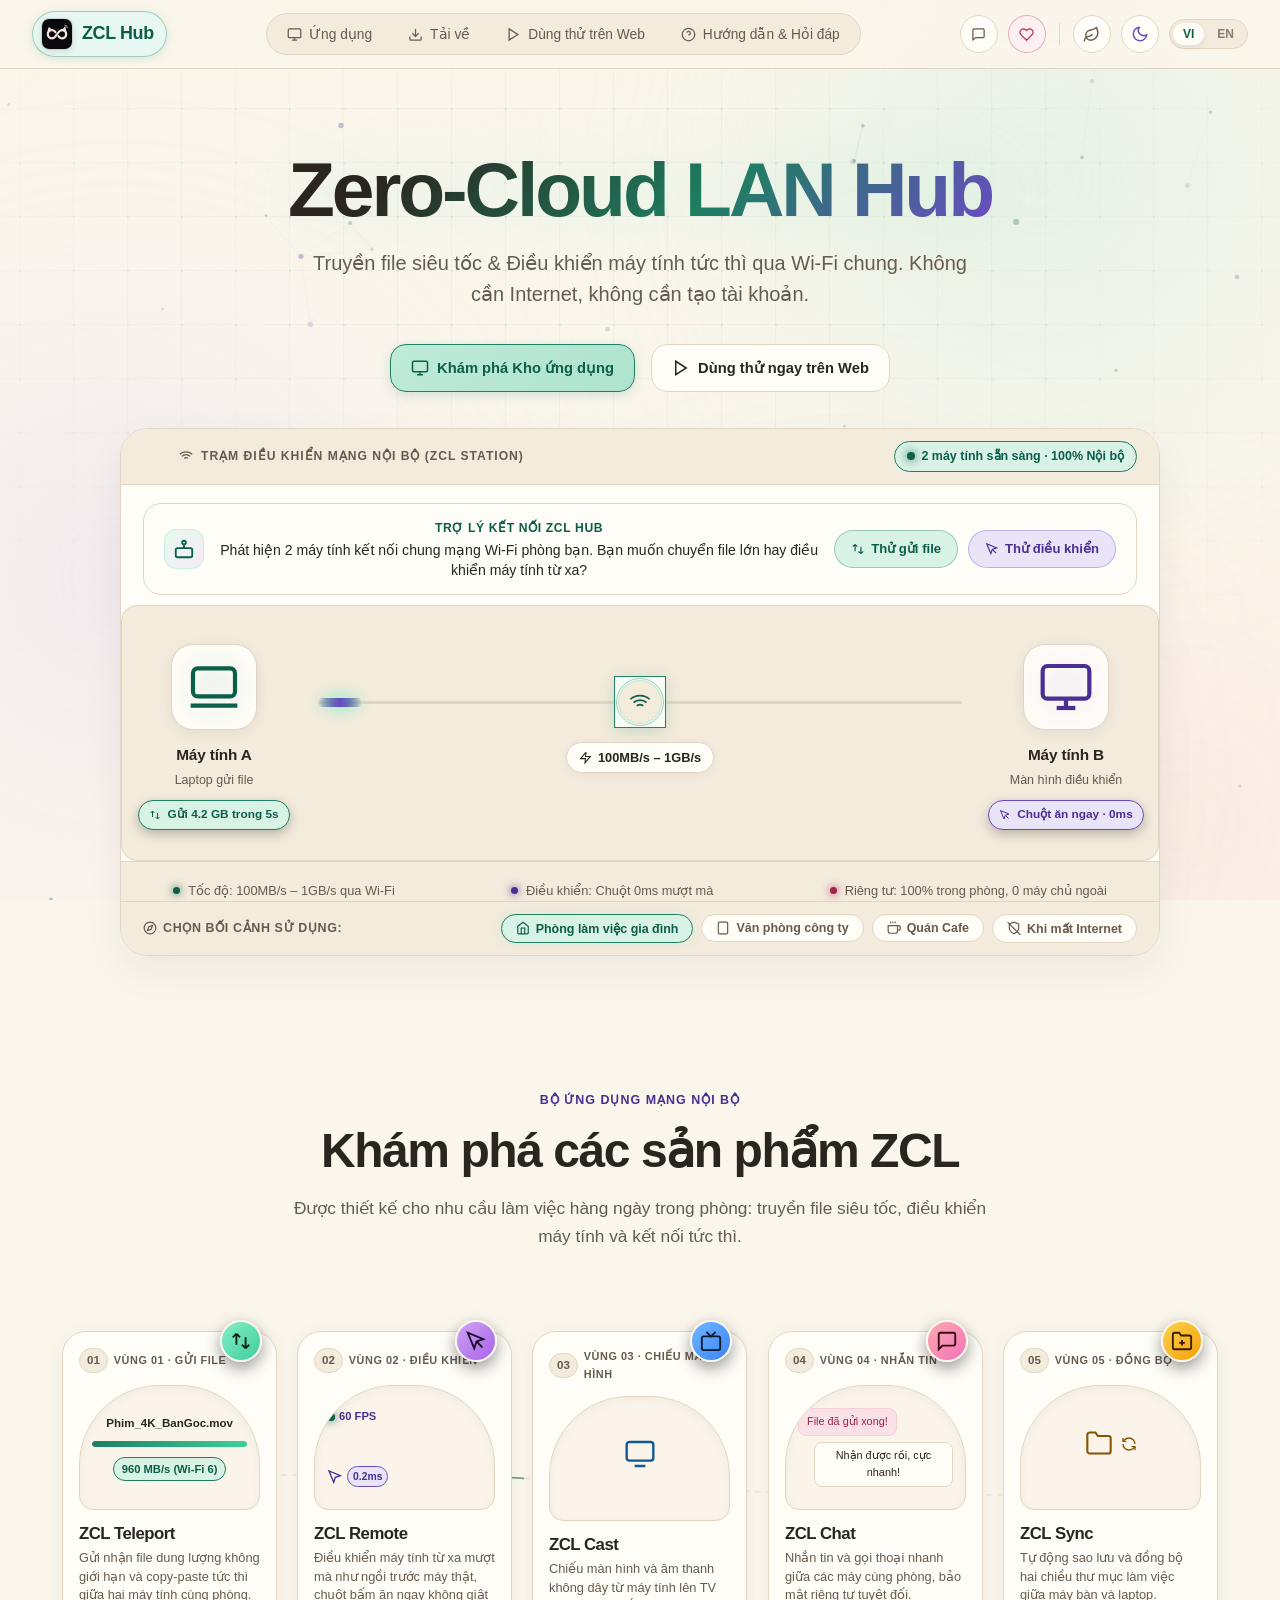
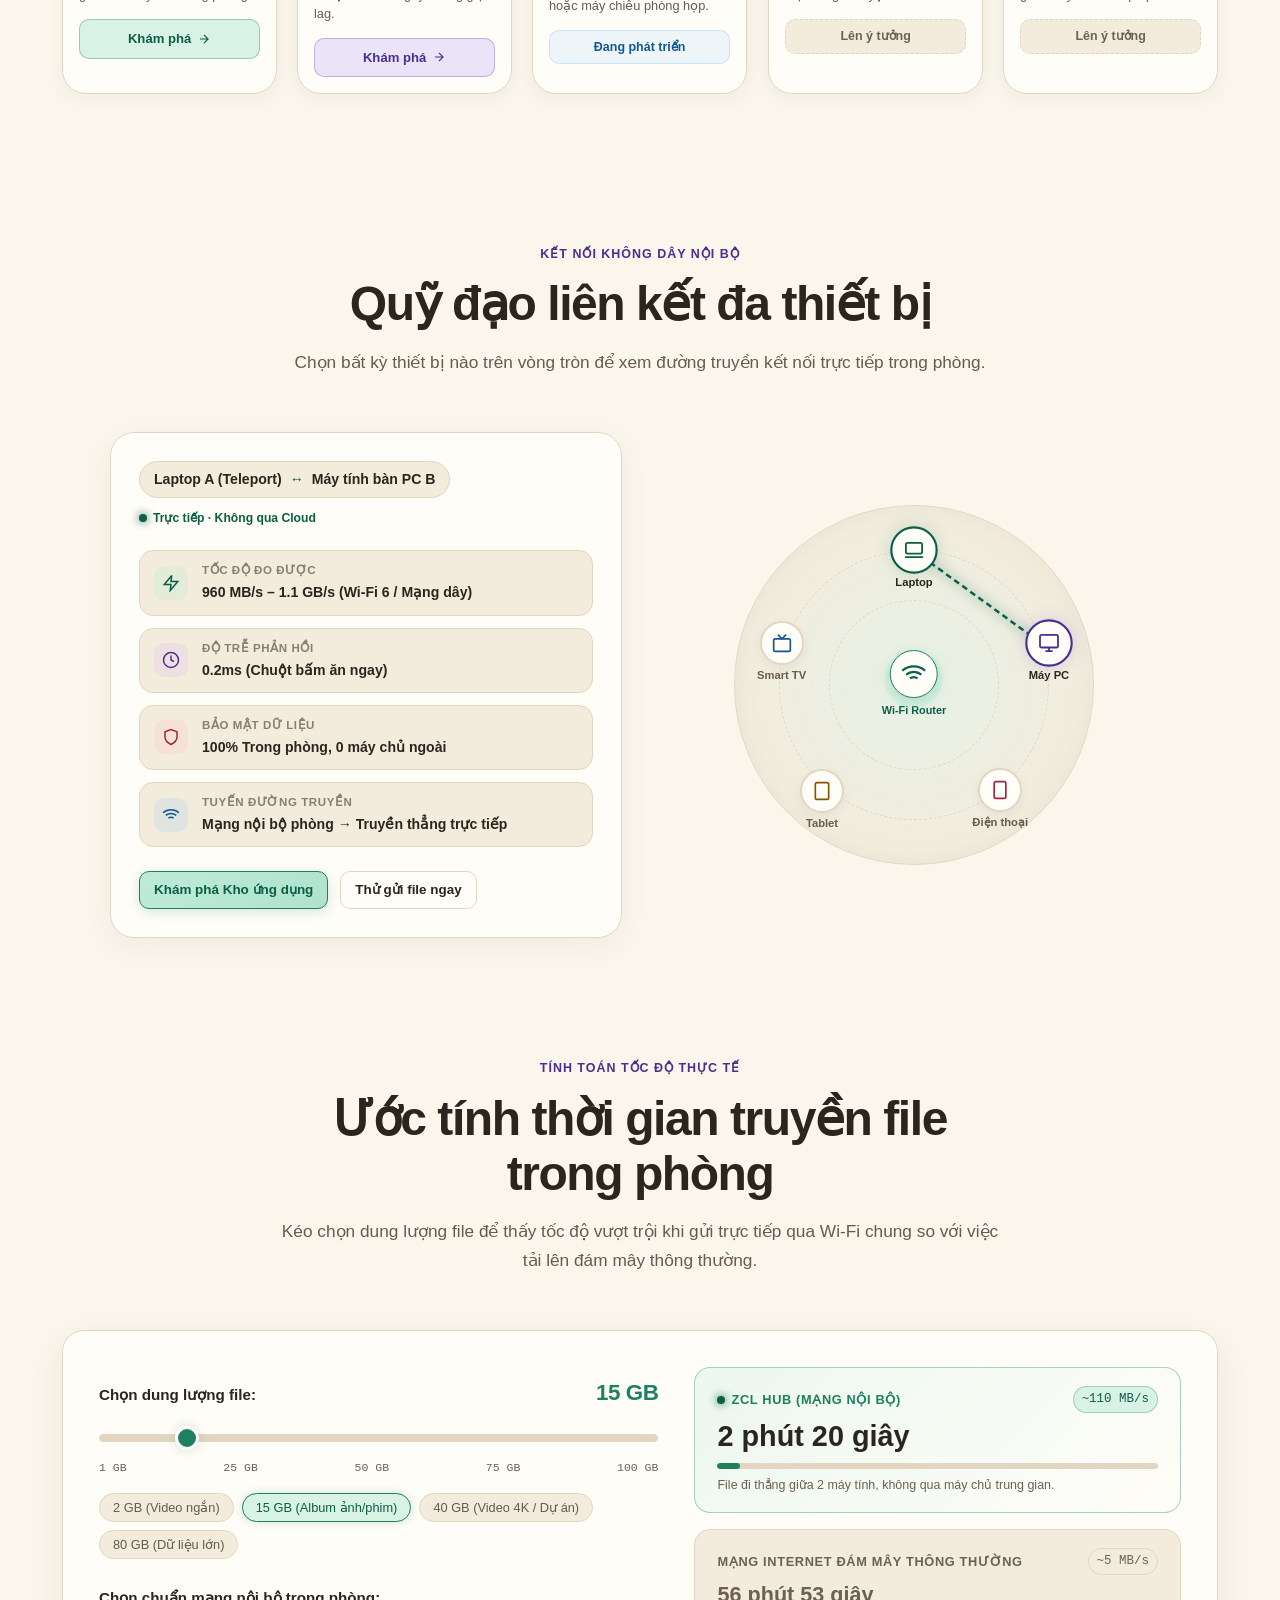
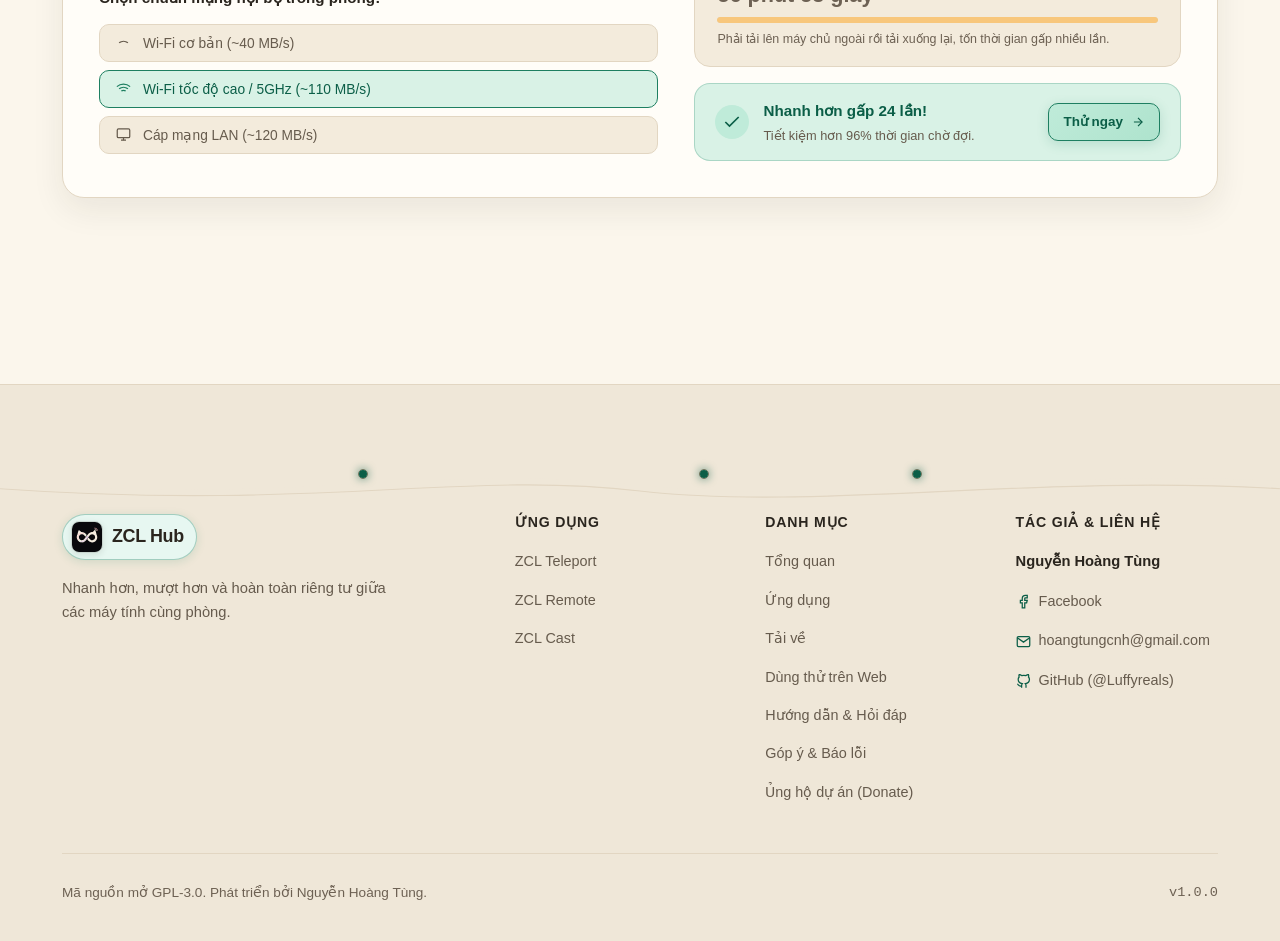
==== commit e0575969: "feat(update): add automatic PWA background update and app release update manager" ====
--- a/index.html
+++ b/index.html
@@ -1206,6 +1206,41 @@
             <p data-i18n="dl_sub">Miễn phí hoàn toàn. Không cần tài khoản, tải về và dùng ngay.</p>
           </div>
 
+          <!-- Auto-Update Control & Status Bar -->
+          <div class="auto-update-bar" id="autoUpdateBar">
+            <div class="auto-update-info">
+              <div class="auto-update-icon">
+                <svg width="20" height="20" viewBox="0 0 24 24" fill="none" stroke="currentColor" stroke-width="2" stroke-linecap="round" stroke-linejoin="round">
+                  <polyline points="23 4 23 10 17 10"></polyline>
+                  <polyline points="1 20 1 14 7 14"></polyline>
+                  <path d="M3.51 9a9 9 0 0 1 14.85-3.36L23 10M1 14l4.64 4.36A9 9 0 0 0 20.49 15"></path>
+                </svg>
+              </div>
+              <div class="auto-update-text">
+                <div class="auto-update-title-row">
+                  <strong data-i18n="au_bar_title">Tự động cập nhật bản mới nhất</strong>
+                  <span class="auto-update-pill" id="auStatusPill" data-i18n="au_status_active">Đang bật tự động</span>
+                </div>
+                <p id="auBarDesc" data-i18n="au_bar_desc">Ứng dụng sau khi cài đặt trên máy và trang ZCL Hub sẽ tự động kiểm tra, thông báo và nâng cấp lên bản mới nhất mà không cần tải lại thủ công.</p>
+              </div>
+            </div>
+            <div class="auto-update-actions">
+              <label class="au-toggle-label" for="toggleAutoUpdate">
+                <input type="checkbox" id="toggleAutoUpdate" checked>
+                <span class="au-toggle-slider"></span>
+                <span class="au-toggle-text" data-i18n="au_toggle_label">Tự động kiểm tra bản mới</span>
+              </label>
+              <button class="btn btn-secondary btn-sm" id="btnCheckUpdatesNow" type="button">
+                <svg class="au-check-icon" id="auCheckIcon" width="15" height="15" viewBox="0 0 24 24" fill="none" stroke="currentColor" stroke-width="2" stroke-linecap="round" stroke-linejoin="round">
+                  <polyline points="23 4 23 10 17 10"></polyline>
+                  <polyline points="1 20 1 14 7 14"></polyline>
+                  <path d="M3.51 9a9 9 0 0 1 14.85-3.36L23 10M1 14l4.64 4.36A9 9 0 0 0 20.49 15"></path>
+                </svg>
+                <span id="btnCheckUpdatesText" data-i18n="au_btn_check_now">Kiểm tra cập nhật ngay</span>
+              </button>
+            </div>
+          </div>
+
           <div class="download-grid">
             <!-- Teleport Download Card -->
             <div class="download-card teleport" id="download-teleport">
@@ -1233,13 +1268,18 @@
 
                 <div class="download-meta-info">
                   <div data-i18n="dl_req_win">Yêu cầu: Máy tính Windows 10 hoặc Windows 11</div>
+                  <div class="dl-autoupdate-feature">
+                    <svg width="14" height="14" viewBox="0 0 24 24" fill="none" stroke="currentColor" stroke-width="2"><polyline points="20 6 9 17 4 12"/></svg>
+                    <span data-i18n="dl_builtin_updater">Tích hợp sẵn tự động cập nhật bản mới ngay trong phần mềm</span>
+                  </div>
+                  <div class="dl-installed-status" id="tpInstalledStatus" style="display: none;"></div>
                 </div>
               </div>
 
               <div class="download-actions-wrap">
-                <button class="btn-download-main teleport btn-open-download" data-app="teleport" data-format="exe" type="button">
+                <button class="btn-download-main teleport btn-open-download" id="btnMainDlTeleport" data-app="teleport" data-format="exe" type="button">
                   <svg width="20" height="20" viewBox="0 0 24 24" fill="none" stroke="currentColor" stroke-width="2.5"><path d="M21 15v4a2 2 0 0 1-2 2H5a2 2 0 0 1-2-2v-4"/><polyline points="7 10 12 15 17 10"/><line x1="12" y1="15" x2="12" y2="3"/></svg>
-                  <span data-i18n="dl_btn_installer">Tải bản cài đặt (.exe)</span>
+                  <span id="btnMainDlTeleportText" data-i18n="dl_btn_installer">Tải bản cài đặt (.exe)</span>
                 </button>
                 <div class="download-alt-links">
                   <a class="btn-open-download" data-app="teleport" data-format="zip" id="tpPortableLink" data-i18n="dl_btn_portable">Tải bản chạy ngay không cần cài (.zip - 11.8 MB)</a>
@@ -1273,13 +1313,18 @@
 
                 <div class="download-meta-info">
                   <div data-i18n="dl_req_win">Yêu cầu: Máy tính Windows 10 hoặc Windows 11</div>
+                  <div class="dl-autoupdate-feature lilac">
+                    <svg width="14" height="14" viewBox="0 0 24 24" fill="none" stroke="currentColor" stroke-width="2"><polyline points="20 6 9 17 4 12"/></svg>
+                    <span data-i18n="dl_builtin_updater">Tích hợp sẵn tự động cập nhật bản mới ngay trong phần mềm</span>
+                  </div>
+                  <div class="dl-installed-status" id="rmInstalledStatus" style="display: none;"></div>
                 </div>
               </div>
 
               <div class="download-actions-wrap">
-                <button class="btn-download-main remote btn-open-download" data-app="remote" data-format="exe" type="button">
+                <button class="btn-download-main remote btn-open-download" id="btnMainDlRemote" data-app="remote" data-format="exe" type="button">
                   <svg width="20" height="20" viewBox="0 0 24 24" fill="none" stroke="currentColor" stroke-width="2.5"><path d="M21 15v4a2 2 0 0 1-2 2H5a2 2 0 0 1-2-2v-4"/><polyline points="7 10 12 15 17 10"/><line x1="12" y1="15" x2="12" y2="3"/></svg>
-                  <span data-i18n="dl_btn_installer">Tải bản cài đặt (.exe)</span>
+                  <span id="btnMainDlRemoteText" data-i18n="dl_btn_installer">Tải bản cài đặt (.exe)</span>
                 </button>
                 <div class="download-alt-links">
                   <a class="btn-open-download" data-app="remote" data-format="zip" id="rmPortableLink" data-i18n="dl_btn_portable">Tải bản chạy ngay không cần cài (.zip - 15.6 MB)</a>
@@ -2111,7 +2156,7 @@
       </div>
 
       <div class="modal-footer-links">
-        <a href="https://github.com/Luffyreals/zero-cloud-lan-teleport/releases" target="_blank" rel="noopener noreferrer" class="modal-github-link" id="modalGithubLink">
+        <a href="https://github.com/Nha-Cong-Dong/zero-cloud-lan-teleport/releases" target="_blank" rel="noopener noreferrer" class="modal-github-link" id="modalGithubLink">
           <svg width="14" height="14" viewBox="0 0 24 24" fill="none" stroke="currentColor" stroke-width="2"><path d="M18 13v6a2 2 0 0 1-2 2H5a2 2 0 0 1-2-2V8a2 2 0 0 1 2-2h6"/><polyline points="15 3 21 3 21 9"/><line x1="10" y1="14" x2="21" y2="3"/></svg>
           <span data-i18n="dl_view_release">Xem danh sách phát hành trên GitHub</span>
         </a>
@@ -2428,6 +2473,27 @@
     </div>
   </div>
 
+  <!-- Floating Auto-Update Notification Banner -->
+  <div class="update-banner-float" id="autoUpdateBanner" role="status" aria-live="polite" style="display: none;">
+    <div class="update-banner-icon">
+      <svg width="20" height="20" viewBox="0 0 24 24" fill="none" stroke="currentColor" stroke-width="2" stroke-linecap="round" stroke-linejoin="round">
+        <polyline points="23 4 23 10 17 10"></polyline>
+        <polyline points="1 20 1 14 7 14"></polyline>
+        <path d="M3.51 9a9 9 0 0 1 14.85-3.36L23 10M1 14l4.64 4.36A9 9 0 0 0 20.49 15"></path>
+      </svg>
+    </div>
+    <div class="update-banner-body">
+      <strong id="autoUpdateBannerTitle" data-i18n="au_banner_title">Đã có bản cập nhật mới!</strong>
+      <span id="autoUpdateBannerDesc" data-i18n="au_banner_desc">Phiên bản mới nhất đã sẵn sàng để nâng cấp tự động.</span>
+    </div>
+    <div class="update-banner-actions">
+      <button type="button" class="btn btn-primary btn-sm" id="btnApplyAutoUpdate">
+        <span id="btnApplyAutoUpdateText" data-i18n="au_btn_apply">Cập nhật ngay</span>
+      </button>
+      <button type="button" class="update-banner-close" id="btnDismissAutoUpdate" aria-label="Đóng" title="Đóng" data-i18n-title="modal_close_btn">&times;</button>
+    </div>
+  </div>
+
     <!-- Toast Notification -->
   <div class="toast-msg" id="toastMsg">
     <div class="toast-content">
--- a/src/styles.css
+++ b/src/styles.css
@@ -10826,3 +10826,287 @@
     min-height: 44px;
   }
 }
+
+/* ================================================= */
+/* AUTO-UPDATE BAR & FLOATING UPDATE NOTIFICATION    */
+/* ================================================= */
+.auto-update-bar {
+  display: flex;
+  align-items: center;
+  justify-content: space-between;
+  gap: 20px;
+  padding: 18px 22px;
+  margin-bottom: 24px;
+  background: var(--surface);
+  border: 1px solid rgba(133, 237, 202, 0.25);
+  border-radius: 18px;
+  box-shadow: 0 8px 24px rgba(0, 0, 0, 0.22);
+}
+
+.auto-update-info {
+  display: flex;
+  align-items: flex-start;
+  gap: 14px;
+  flex: 1;
+}
+
+.auto-update-icon {
+  width: 42px;
+  height: 42px;
+  border-radius: 12px;
+  background: rgba(133, 237, 202, 0.14);
+  color: var(--mint);
+  display: flex;
+  align-items: center;
+  justify-content: center;
+  flex-shrink: 0;
+}
+
+.auto-update-title-row {
+  display: flex;
+  align-items: center;
+  gap: 10px;
+  flex-wrap: wrap;
+  margin-bottom: 4px;
+}
+
+.auto-update-title-row strong {
+  font-size: 0.96rem;
+  color: var(--text);
+}
+
+.auto-update-pill {
+  display: inline-flex;
+  align-items: center;
+  padding: 2px 9px;
+  border-radius: 999px;
+  font-size: 0.72rem;
+  font-weight: 700;
+  background: rgba(133, 237, 202, 0.15);
+  color: var(--mint);
+  border: 1px solid rgba(133, 237, 202, 0.35);
+}
+
+.auto-update-pill.paused {
+  background: rgba(255, 255, 255, 0.06);
+  color: var(--text-muted);
+  border-color: var(--border);
+}
+
+.auto-update-text p {
+  font-size: 0.84rem;
+  color: var(--text-muted);
+  margin: 0;
+  line-height: 1.45;
+}
+
+.auto-update-actions {
+  display: flex;
+  align-items: center;
+  gap: 14px;
+  flex-shrink: 0;
+  flex-wrap: wrap;
+}
+
+.au-toggle-label {
+  display: inline-flex;
+  align-items: center;
+  gap: 8px;
+  cursor: pointer;
+  user-select: none;
+  font-size: 0.82rem;
+  font-weight: 600;
+  color: var(--text);
+}
+
+.au-toggle-label input {
+  display: none;
+}
+
+.au-toggle-slider {
+  width: 36px;
+  height: 20px;
+  background: rgba(255, 255, 255, 0.15);
+  border-radius: 999px;
+  position: relative;
+  transition: background 0.25s ease;
+  border: 1px solid var(--border);
+}
+
+.au-toggle-slider::after {
+  content: "";
+  position: absolute;
+  top: 2px;
+  left: 2px;
+  width: 14px;
+  height: 14px;
+  border-radius: 50%;
+  background: #ffffff;
+  transition: transform 0.25s ease;
+}
+
+.au-toggle-label input:checked + .au-toggle-slider {
+  background: var(--mint);
+  border-color: var(--mint);
+}
+
+.au-toggle-label input:checked + .au-toggle-slider::after {
+  transform: translateX(16px);
+  background: #062117;
+}
+
+.au-check-icon.spinning {
+  animation: fbSpin 0.9s linear infinite;
+}
+
+.dl-autoupdate-feature {
+  display: flex;
+  align-items: center;
+  gap: 7px;
+  margin-top: 8px;
+  font-size: 0.81rem;
+  font-weight: 600;
+  color: var(--mint);
+}
+
+.dl-autoupdate-feature.lilac {
+  color: var(--lilac);
+}
+
+.dl-installed-status {
+  margin-top: 10px;
+  padding: 8px 12px;
+  border-radius: 10px;
+  font-size: 0.8rem;
+  font-weight: 600;
+  background: rgba(133, 237, 202, 0.1);
+  border: 1px solid rgba(133, 237, 202, 0.25);
+  color: var(--text);
+}
+
+.dl-installed-status.has-update {
+  background: rgba(253, 170, 179, 0.14);
+  border-color: rgba(253, 170, 179, 0.4);
+  color: var(--pink);
+}
+
+.update-banner-float {
+  position: fixed;
+  bottom: 24px;
+  left: 24px;
+  z-index: 1100;
+  display: flex;
+  align-items: center;
+  gap: 14px;
+  max-width: 480px;
+  padding: 14px 18px;
+  background: var(--surface-raised);
+  border: 1.5px solid var(--mint);
+  border-radius: 16px;
+  box-shadow: 0 14px 36px rgba(0, 0, 0, 0.55);
+  animation: modalPanelSlideInLeft 0.3s ease;
+}
+
+.update-banner-icon {
+  width: 38px;
+  height: 38px;
+  border-radius: 10px;
+  background: rgba(133, 237, 202, 0.16);
+  color: var(--mint);
+  display: flex;
+  align-items: center;
+  justify-content: center;
+  flex-shrink: 0;
+}
+
+.update-banner-body {
+  display: flex;
+  flex-direction: column;
+  gap: 2px;
+  flex: 1;
+}
+
+.update-banner-body strong {
+  font-size: 0.88rem;
+  color: var(--text);
+}
+
+.update-banner-body span {
+  font-size: 0.78rem;
+  color: var(--text-muted);
+  line-height: 1.35;
+}
+
+.update-banner-actions {
+  display: flex;
+  align-items: center;
+  gap: 8px;
+  flex-shrink: 0;
+}
+
+.update-banner-close {
+  background: transparent;
+  border: none;
+  color: var(--text-muted);
+  font-size: 1.25rem;
+  cursor: pointer;
+  padding: 4px 6px;
+  line-height: 1;
+  border-radius: 8px;
+}
+
+.update-banner-close:hover {
+  color: var(--text);
+  background: rgba(255, 255, 255, 0.08);
+}
+
+[data-theme="light"] .auto-update-bar {
+  background: #FAF4EA;
+  border-color: rgba(30, 127, 97, 0.3);
+  box-shadow: 0 6px 20px rgba(42, 37, 30, 0.06);
+}
+
+[data-theme="light"] .auto-update-icon {
+  background: #D9F2E6;
+  color: #0B5E47;
+}
+
+[data-theme="light"] .auto-update-pill {
+  background: #D9F2E6;
+  color: #0B5E47;
+  border-color: rgba(30, 127, 97, 0.35);
+}
+
+[data-theme="light"] .dl-autoupdate-feature {
+  color: #0B5E47;
+}
+
+[data-theme="light"] .dl-autoupdate-feature.lilac {
+  color: #4B2E91;
+}
+
+[data-theme="light"] .update-banner-float {
+  background: #FFFDF8;
+  border-color: #1E7F61;
+  box-shadow: 0 12px 32px rgba(42, 37, 30, 0.16);
+}
+
+@media (max-width: 768px) {
+  .auto-update-bar {
+    flex-direction: column;
+    align-items: flex-start;
+    padding: 14px 16px;
+  }
+
+  .auto-update-actions {
+    width: 100%;
+    justify-content: space-between;
+  }
+
+  .update-banner-float {
+    left: 12px;
+    right: 12px;
+    bottom: 14px;
+    max-width: none;
+  }
+}
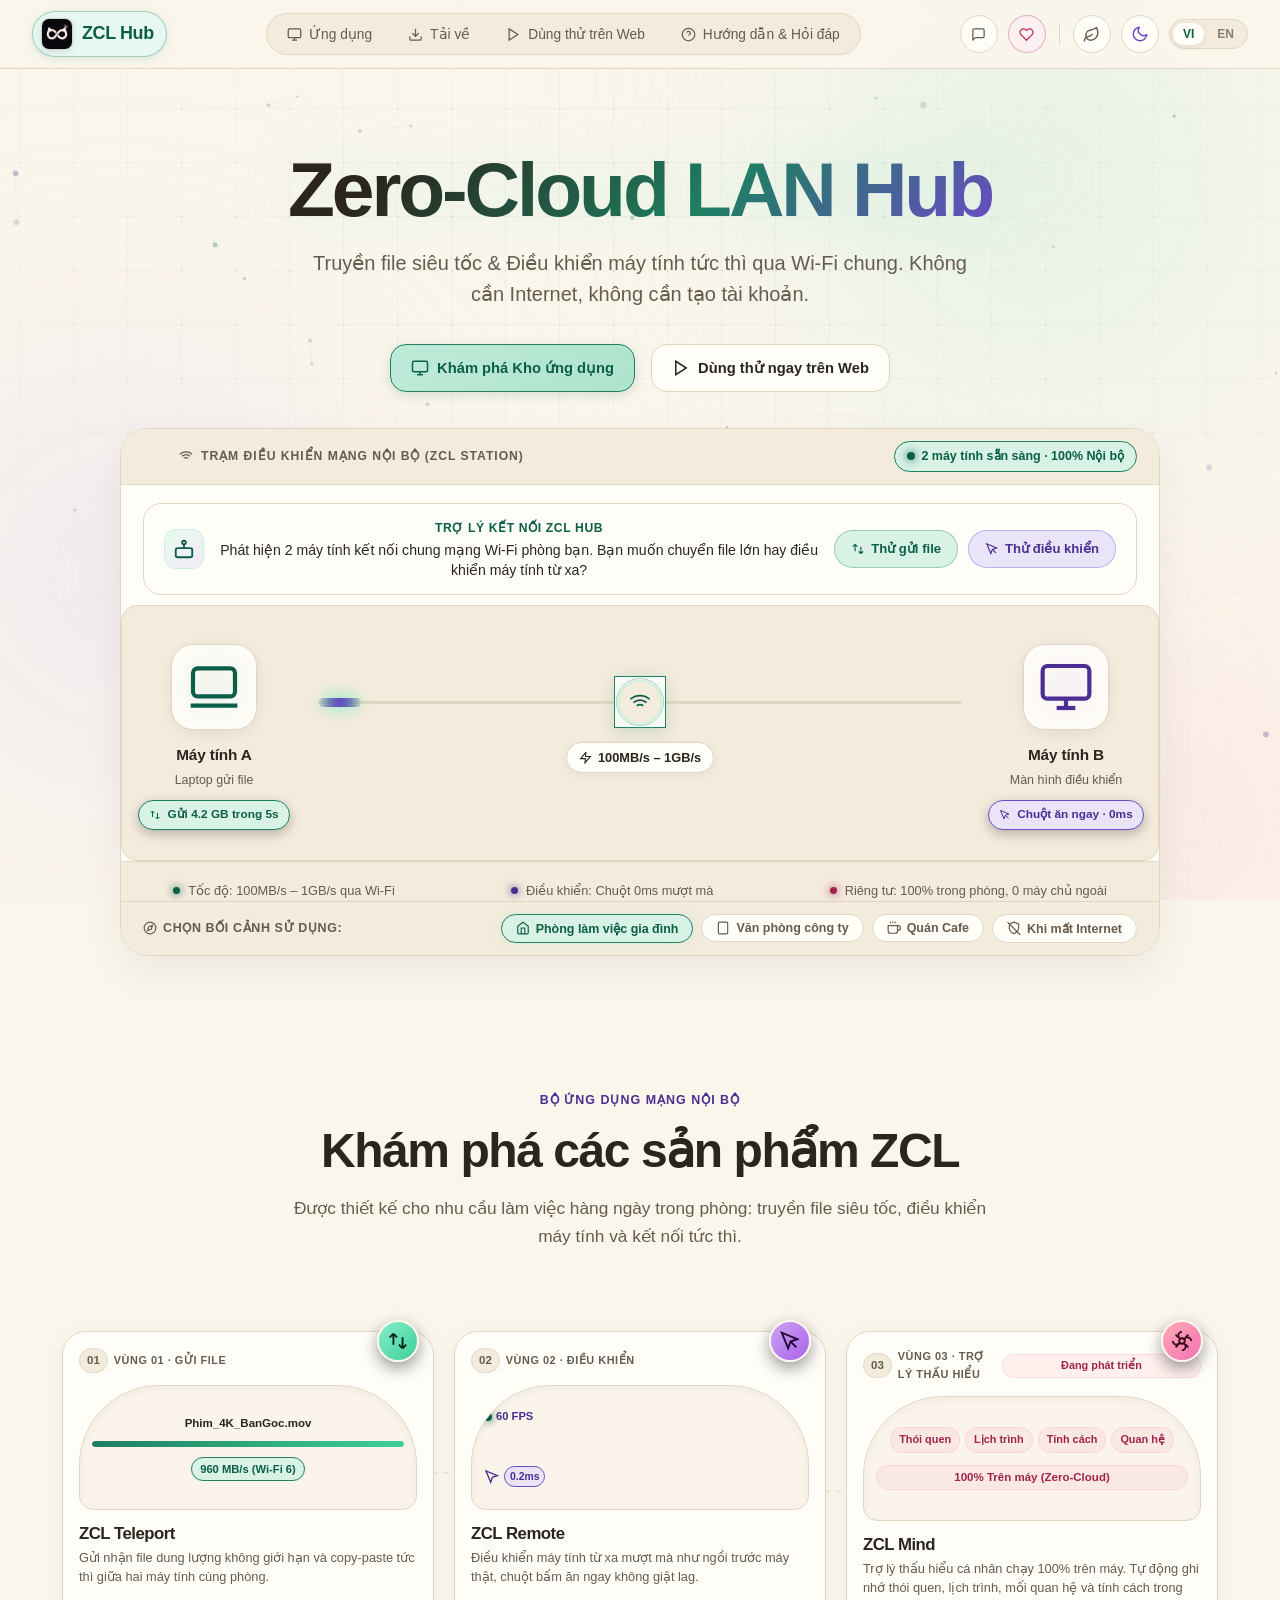
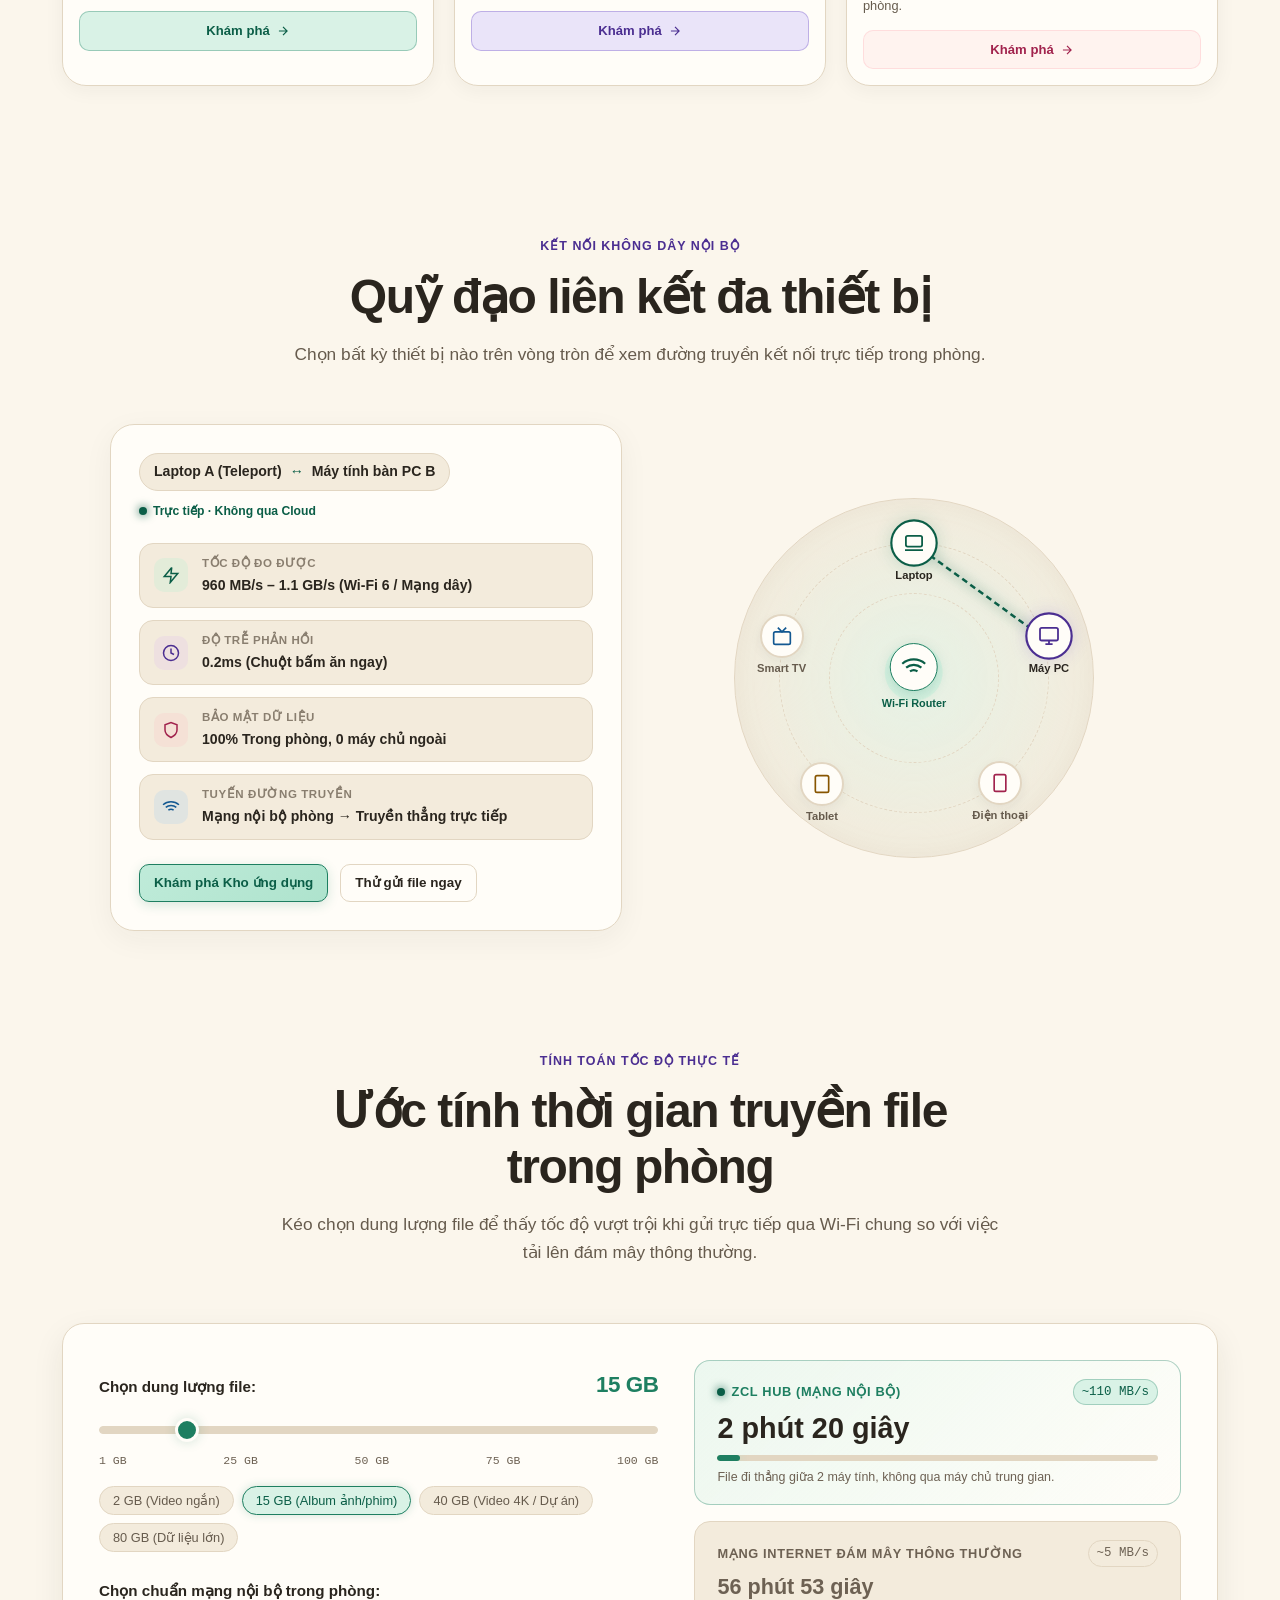
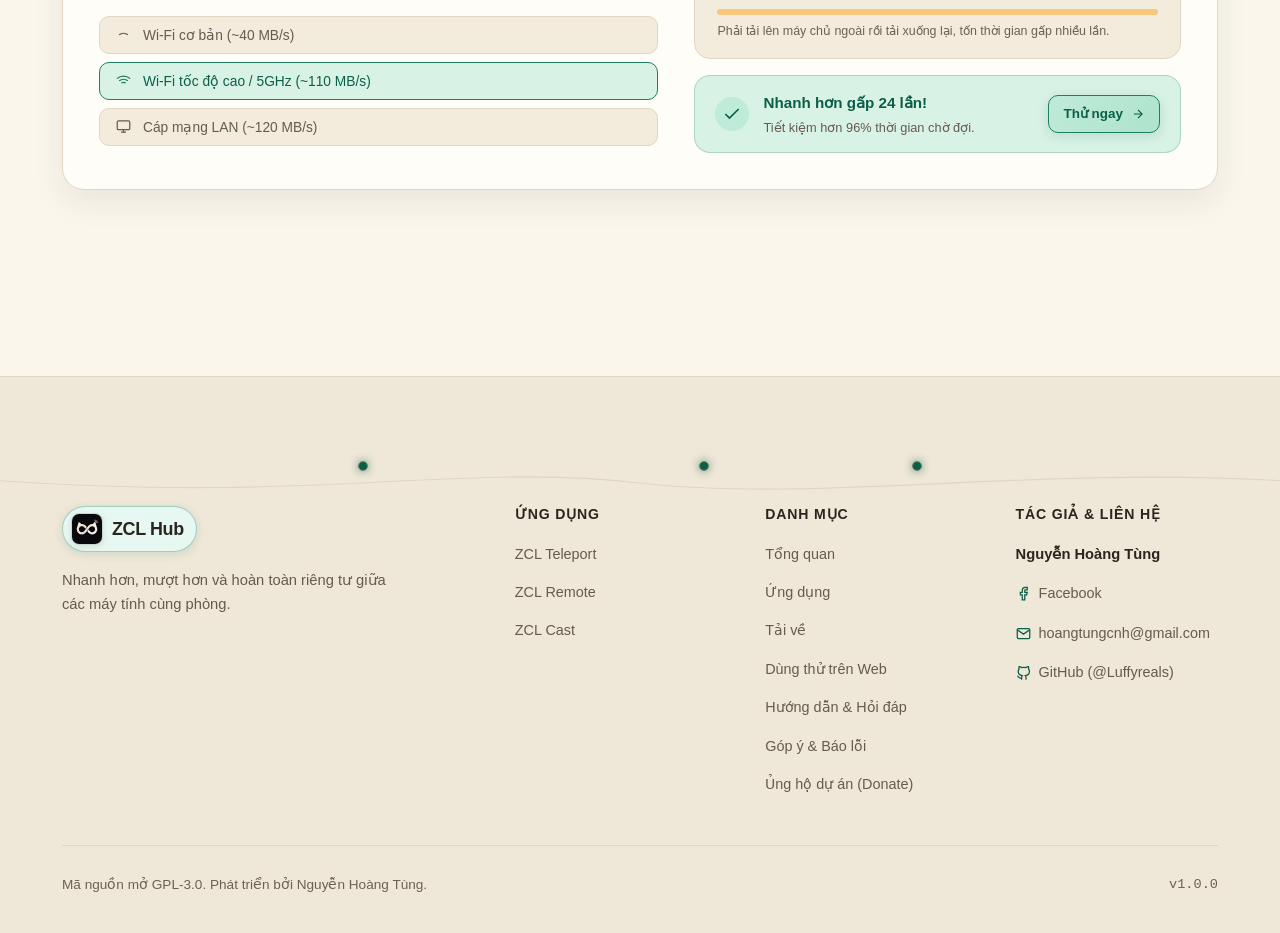
==== commit f74cde36: "feat(apps): introduce ZCL Mind (In Development) and streamline core app catalog" ====
--- a/index.html
+++ b/index.html
@@ -397,81 +397,36 @@
                 </div>
               </div>
 
-              <!-- Card 03: Cast -->
-              <div class="arch-card arch-card-cast" data-app="cast">
+              <!-- Card 03: Mind -->
+              <div class="arch-card arch-card-mind" data-app="mind">
                 <div class="arch-card-pill">
                   <span class="arch-num">03</span>
-                  <span class="arch-zone" data-i18n="arch_z3">VÙNG 03 · CHIẾU MÀN HÌNH</span>
-                </div>
-                <div class="arch-floating-badge blue">
-                  <svg width="22" height="22" viewBox="0 0 24 24" fill="none" stroke="currentColor" stroke-width="2"><rect x="2" y="7" width="20" height="15" rx="2" ry="2"/><polyline points="17 2 12 7 7 2"/></svg>
+                  <span class="arch-zone" data-i18n="arch_z3">VÙNG 03 · TRỢ LÝ THẤU HIỂU</span>
+                  <span class="arch-badge-pill pink" data-i18n="mind_status" style="margin-left: auto; font-size: 0.68rem; padding: 2px 8px; border-radius: 999px; background: rgba(253, 170, 179, 0.15); color: var(--pink); border: 1px solid rgba(253, 170, 179, 0.3); font-weight: 700;">Đang phát triển</span>
+                </div>
+                <div class="arch-floating-badge pink">
+                  <svg width="22" height="22" viewBox="0 0 24 24" fill="none" stroke="currentColor" stroke-width="2"><circle cx="12" cy="12" r="3"/><path d="M12 2a4 4 0 0 0-4 4c0 1.5.8 2.8 2 3.5"/><path d="M12 22a4 4 0 0 0 4-4c0-1.5-.8-2.8-2-3.5"/><path d="M2 12a4 4 0 0 0 4 4c1.5 0 2.8-.8 3.5-2"/><path d="M22 12a4 4 0 0 0-4-4c-1.5 0-2.8.8-3.5 2"/><path d="M5 5l3 3"/><path d="M19 19l-3-3"/><path d="M5 19l3-3"/><path d="M19 5l-3 3"/></svg>
                 </div>
                 <div class="arch-window">
                   <div class="arch-preview-content">
-                    <div class="arch-cast-anim">
-                      <div class="arch-tv-screen">
-                        <svg width="32" height="32" viewBox="0 0 24 24" fill="none" stroke="currentColor" stroke-width="1.8"><rect x="2" y="3" width="20" height="14" rx="2"/><line x1="8" y1="21" x2="16" y2="21"/></svg>
-                        <div class="cast-waves"></div>
+                    <div class="arch-mind-anim">
+                      <div class="arch-mind-tags">
+                        <span class="arch-mind-tag">Thói quen</span>
+                        <span class="arch-mind-tag">Lịch trình</span>
+                        <span class="arch-mind-tag">Tính cách</span>
+                        <span class="arch-mind-tag">Quan hệ</span>
                       </div>
+                      <div class="arch-speed-chip pink" style="margin-top: 6px; font-size: 0.72rem; padding: 2px 8px; border-radius: 999px; background: rgba(253, 170, 179, 0.15); color: var(--pink); border: 1px solid rgba(253, 170, 179, 0.3); text-align: center;">100% Trên máy (Zero-Cloud)</div>
                     </div>
                   </div>
                 </div>
                 <div class="arch-card-body">
-                  <h3>ZCL Cast</h3>
-                  <p data-i18n="arch_desc_cast">Chiếu màn hình và âm thanh không dây từ máy tính lên TV hoặc máy chiếu phòng họp.</p>
-                  <div class="arch-badge-pill blue" data-i18n="road_dev">Đang phát triển</div>
-                </div>
-              </div>
-
-              <!-- Card 04: Chat -->
-              <div class="arch-card arch-card-chat" data-app="chat">
-                <div class="arch-card-pill">
-                  <span class="arch-num">04</span>
-                  <span class="arch-zone" data-i18n="arch_z4">VÙNG 04 · NHẮN TIN</span>
-                </div>
-                <div class="arch-floating-badge pink">
-                  <svg width="22" height="22" viewBox="0 0 24 24" fill="none" stroke="currentColor" stroke-width="2"><path d="M21 15a2 2 0 0 1-2 2H7l-4 4V5a2 2 0 0 1 2-2h14a2 2 0 0 1 2 2z"/></svg>
-                </div>
-                <div class="arch-window">
-                  <div class="arch-preview-content">
-                    <div class="arch-chat-anim">
-                      <div class="arch-bubble left" data-i18n="chat_bubble_sent">File đã gửi xong!</div>
-                      <div class="arch-bubble right" data-i18n="chat_bubble_received">Nhận được rồi, cực nhanh!</div>
-                    </div>
-                  </div>
-                </div>
-                <div class="arch-card-body">
-                  <h3>ZCL Chat</h3>
-                  <p data-i18n="arch_desc_chat">Nhắn tin và gọi thoại nhanh giữa các máy cùng phòng, bảo mật riêng tư tuyệt đối.</p>
-                  <div class="arch-badge-pill planned" data-i18n="road_plan">Lên ý tưởng</div>
-                </div>
-              </div>
-
-              <!-- Card 05: Sync -->
-              <div class="arch-card arch-card-sync" data-app="sync">
-                <div class="arch-card-pill">
-                  <span class="arch-num">05</span>
-                  <span class="arch-zone" data-i18n="arch_z5">VÙNG 05 · ĐỒNG BỘ</span>
-                </div>
-                <div class="arch-floating-badge amber">
-                  <svg width="22" height="22" viewBox="0 0 24 24" fill="none" stroke="currentColor" stroke-width="2"><path d="M22 19a2 2 0 0 1-2 2H4a2 2 0 0 1-2-2V5a2 2 0 0 1 2-2h5l2 3h9a2 2 0 0 1 2 2z"/><line x1="12" y1="11" x2="12" y2="17"/><line x1="9" y1="14" x2="15" y2="14"/></svg>
-                </div>
-                <div class="arch-window">
-                  <div class="arch-preview-content">
-                    <div class="arch-sync-anim">
-                      <div class="arch-sync-folder">
-                        <svg width="28" height="28" viewBox="0 0 24 24" fill="none" stroke="currentColor" stroke-width="1.8"><path d="M22 19a2 2 0 0 1-2 2H4a2 2 0 0 1-2-2V5a2 2 0 0 1 2-2h5l2 3h9a2 2 0 0 1 2 2z"/></svg>
-                      </div>
-                      <div class="arch-sync-arrows">
-                        <svg width="16" height="16" viewBox="0 0 24 24" fill="none" stroke="currentColor" stroke-width="2"><path d="M21 12a9 9 0 0 0-9-9 9.75 9.75 0 0 0-6.74 2.74L3 8"/><polyline points="3 3 3 8 8 8"/><path d="M3 12a9 9 0 0 0 9 9 9.75 9.75 0 0 0 6.74-2.74L21 16"/><polyline points="16 16 21 16 21 21"/></svg>
-                      </div>
-                    </div>
-                  </div>
-                </div>
-                <div class="arch-card-body">
-                  <h3>ZCL Sync</h3>
-                  <p data-i18n="arch_desc_sync">Tự động sao lưu và đồng bộ hai chiều thư mục làm việc giữa máy bàn và laptop.</p>
-                  <div class="arch-badge-pill planned" data-i18n="road_plan">Lên ý tưởng</div>
+                  <h3>ZCL Mind</h3>
+                  <p data-i18n="arch_desc_mind">Trợ lý thấu hiểu cá nhân chạy 100% trên máy. Tự động ghi nhớ thói quen, lịch trình, mối quan hệ và tính cách trong phòng.</p>
+                  <a href="#apps/mind" class="arch-explore-btn pink" data-tab="tab-apps" data-app-target="mind">
+                    <span data-i18n="arch_explore">Khám phá</span>
+                    <svg width="14" height="14" viewBox="0 0 24 24" fill="none" stroke="currentColor" stroke-width="2"><path d="M5 12h14M12 5l7 7-7 7"/></svg>
+                  </a>
                 </div>
               </div>
             </div>
@@ -754,7 +709,7 @@
 
           <div class="bento-grid">
             <!-- Teleport Store Card -->
-            <div class="bento-card col-6 card-teleport store-app-card">
+            <div class="bento-card col-4 card-teleport store-app-card">
               <div>
                 <div class="card-top">
                   <div class="app-icon teleport-icon">
@@ -797,7 +752,7 @@
             </div>
 
             <!-- Remote Store Card -->
-            <div class="bento-card col-6 card-remote store-app-card">
+            <div class="bento-card col-4 card-remote store-app-card">
               <div>
                 <div class="card-top">
                   <div class="app-icon remote-icon">
@@ -839,27 +794,46 @@
               </div>
             </div>
 
-            <!-- Future Roadmap Card -->
-            <div class="bento-card col-12" id="roadmap">
-              <div class="card-top">
-                <h3 data-i18n="road_title">Các ứng dụng dự kiến ra mắt</h3>
-              </div>
-              <div class="roadmap-grid">
-                <div class="roadmap-item">
-                  <span class="roadmap-status" data-i18n="road_dev">Đang phát triển</span>
-                  <h4>ZCL Cast</h4>
-                  <p data-i18n="road_desc_cast">Chiếu màn hình và âm thanh không dây từ máy tính lên TV hoặc máy chiếu phòng họp.</p>
-                </div>
-                <div class="roadmap-item">
-                  <span class="roadmap-status planned" data-i18n="road_plan">Lên ý tưởng</span>
-                  <h4>ZCL Chat</h4>
-                  <p data-i18n="road_desc_chat">Nhắn tin và gọi thoại nhanh giữa các máy cùng phòng, bảo mật tuyệt đối.</p>
-                </div>
-                <div class="roadmap-item">
-                  <span class="roadmap-status planned" data-i18n="road_plan">Lên ý tưởng</span>
-                  <h4>ZCL Sync</h4>
-                  <p data-i18n="road_desc_sync">Tự động cập nhật thư mục làm việc giữa máy tính bàn và laptop cá nhân.</p>
-                </div>
+            <!-- Mind Store Card -->
+            <div class="bento-card col-4 card-mind store-app-card">
+              <div>
+                <div class="card-top">
+                  <div class="app-icon mind-icon">
+                    <svg width="24" height="24" viewBox="0 0 24 24" fill="none" stroke="currentColor" stroke-width="1.8"><circle cx="12" cy="12" r="3"/><path d="M12 2a4 4 0 0 0-4 4c0 1.5.8 2.8 2 3.5"/><path d="M12 22a4 4 0 0 0 4-4c0-1.5-.8-2.8-2-3.5"/><path d="M2 12a4 4 0 0 0 4 4c1.5 0 2.8-.8 3.5-2"/><path d="M22 12a4 4 0 0 0-4-4c-1.5 0-2.8.8-3.5 2"/><path d="M5 5l3 3"/><path d="M19 19l-3-3"/><path d="M5 19l3-3"/><path d="M19 5l-3 3"/></svg>
+                  </div>
+                  <div class="store-badge-group">
+                    <span class="product-pill" style="background: rgba(253, 170, 179, 0.15); color: var(--pink); border: 1px solid rgba(253, 170, 179, 0.3);" data-i18n="mind_status">Đang phát triển</span>
+                    <span class="store-version-tag" style="color: var(--pink); border-color: rgba(253, 170, 179, 0.3);">v0.1.0</span>
+                  </div>
+                </div>
+
+                <h3 data-i18n="mind_title">ZCL Mind</h3>
+                <p class="card-desc" data-i18n="mind_desc">Trợ lý thấu hiểu cá nhân chạy 100% trên máy tính. Tự động ghi nhớ thói quen, sở thích, lịch trình, mối quan hệ và tính cách mà không gửi dữ liệu ra ngoài.</p>
+
+                <ul class="feature-list" style="margin-top: 24px;">
+                  <li>
+                    <svg viewBox="0 0 20 20" fill="currentColor"><path fill-rule="evenodd" d="M16.707 5.293a1 1 0 010 1.414l-8 8a1 1 0 01-1.414 0l-4-4a1 1 0 011.414-1.414L8 12.586l7.293-7.293a1 1 0 011.414 0z" clip-rule="evenodd"/></svg>
+                    <span data-i18n="mind_f1">Hồ sơ thấu hiểu 6 chiều: thói quen, sở thích, lịch trình, mối quan hệ, tính cách, điểm mạnh/yếu</span>
+                  </li>
+                  <li>
+                    <svg viewBox="0 0 20 20" fill="currentColor"><path fill-rule="evenodd" d="M16.707 5.293a1 1 0 010 1.414l-8 8a1 1 0 01-1.414 0l-4-4a1 1 0 011.414-1.414L8 12.586l7.293-7.293a1 1 0 011.414 0z" clip-rule="evenodd"/></svg>
+                    <span data-i18n="mind_f2">Kết hợp biểu mẫu nhập nhanh ban đầu và tự động bóc tách thông tin khi trò chuyện hàng ngày</span>
+                  </li>
+                  <li>
+                    <svg viewBox="0 0 20 20" fill="currentColor"><path fill-rule="evenodd" d="M16.707 5.293a1 1 0 010 1.414l-8 8a1 1 0 01-1.414 0l-4-4a1 1 0 011.414-1.414L8 12.586l7.293-7.293a1 1 0 011.414 0z" clip-rule="evenodd"/></svg>
+                    <span data-i18n="mind_f3">Hoạt động 100% bằng bộ vi xử lý máy tính (CPU), không cần Internet, bảo mật tuyệt đối</span>
+                  </li>
+                </ul>
+              </div>
+
+              <div class="card-actions store-actions">
+                <button class="btn btn-pink btn-sm" data-action="open-detail" data-app-target="mind" type="button">
+                  <svg width="15" height="15" viewBox="0 0 24 24" fill="none" stroke="currentColor" stroke-width="2"><path d="M5 12h14M12 5l7 7-7 7"/></svg>
+                  <span data-i18n="store_btn_view_mind">Xem trang chi tiết Mind</span>
+                </button>
+                <button class="btn btn-secondary btn-sm btn-open-download" data-app="mind" data-format="exe" type="button" data-i18n="mind_btn_dl">
+                  Tải Mind (.exe)
+                </button>
               </div>
             </div>
           </div>
@@ -1189,6 +1163,156 @@
             <h4 data-i18n="faq_empty_title">Không tìm thấy câu hỏi phù hợp</h4>
             <p data-i18n="faq_empty_sub">Thử tìm bằng từ khóa khác hoặc bấm nút bên dưới để xem toàn bộ câu hỏi.</p>
             <button class="btn btn-secondary btn-sm" id="btnFaqReset" type="button" data-i18n="faq_btn_reset">Hiện tất cả câu hỏi</button>
+          </div>
+        </div>
+      </section>
+
+      <!-- 2.4. TẦNG 2C: TRANG CHI TIẾT RIÊNG - ZCL MIND -->
+      <section class="section apps-view app-detail-view" id="appDetailMind">
+        <div class="container">
+          <!-- Back Nav Bar -->
+          <div class="app-detail-nav-bar">
+            <button class="btn-back-catalog" data-action="back-to-catalog" type="button">
+              <svg width="16" height="16" viewBox="0 0 24 24" fill="none" stroke="currentColor" stroke-width="2"><polyline points="15 18 9 12 15 6"/></svg>
+              <span data-i18n="store_back_catalog">Quay lại Kho ứng dụng</span>
+            </button>
+            <div class="app-detail-crumb">
+              <span data-i18n="crumb_store">Kho ứng dụng</span> / <span class="crumb-current">ZCL Mind</span>
+            </div>
+          </div>
+
+          <!-- App Detail Hero -->
+          <div class="app-detail-hero">
+            <div class="detail-hero-icon-box" style="background: var(--pink-dark); color: var(--pink); border: 1px solid var(--pink);">
+              <svg width="40" height="40" viewBox="0 0 24 24" fill="none" stroke="currentColor" stroke-width="1.8"><circle cx="12" cy="12" r="3"/><path d="M12 2a4 4 0 0 0-4 4c0 1.5.8 2.8 2 3.5"/><path d="M12 22a4 4 0 0 0 4-4c0-1.5-.8-2.8-2-3.5"/><path d="M2 12a4 4 0 0 0 4 4c1.5 0 2.8-.8 3.5-2"/><path d="M22 12a4 4 0 0 0-4-4c-1.5 0-2.8.8-3.5 2"/><path d="M5 5l3 3"/><path d="M19 19l-3-3"/><path d="M5 19l3-3"/><path d="M19 5l-3 3"/></svg>
+            </div>
+            <div class="detail-hero-content">
+              <div class="detail-tag-row">
+                <span class="detail-category-badge" style="background: rgba(253, 170, 179, 0.12); color: var(--pink); border-color: rgba(253, 170, 179, 0.3);" data-i18n="dt_mind_category">Trợ lý thấu hiểu cá nhân &amp; Trí nhớ nội bộ</span>
+                <span class="detail-status-pill" style="color: var(--pink); border-color: rgba(253, 170, 179, 0.3);" data-i18n="mind_status">Đang phát triển</span>
+              </div>
+              <h2 class="detail-app-title">ZCL Mind</h2>
+              <p class="detail-app-lede" data-i18n="dt_mind_lede">
+                Trợ lý cá nhân hóa chạy 100% trên máy tính, tự động ghi nhớ thói quen, lịch trình, tính cách và các mối quan hệ mà không cần kết nối Internet.
+              </p>
+              <div class="detail-meta-chips">
+                <span class="chip-item">Windows 10 / 11 (64-bit)</span>
+                <span class="chip-item" data-i18n="chip_gpl">Mã nguồn mở GPL-3.0</span>
+                <span class="chip-item" data-i18n="chip_author">Tác giả: Nguyễn Hoàng Tùng</span>
+              </div>
+              <div class="detail-cta-row">
+                <button class="btn btn-pink btn-open-download" data-app="mind" data-format="exe" type="button">
+                  <svg width="18" height="18" viewBox="0 0 24 24" fill="none" stroke="currentColor" stroke-width="2"><path d="M21 15v4a2 2 0 0 1-2 2H5a2 2 0 0 1-2-2v-4"/><polyline points="7 10 12 15 17 10"/><line x1="12" y1="15" x2="12" y2="3"/></svg>
+                  <span data-i18n="dt_mind_btn_dl">Tải bản cài đặt Mind (.exe)</span>
+                </button>
+              </div>
+            </div>
+          </div>
+
+          <!-- App Visual Showcase -->
+          <div class="detail-showcase-box">
+            <h3 class="showcase-title" data-i18n="dt_mind_showcase_title">Trình diễn trực quan tính năng ZCL Mind</h3>
+            <div class="visual-bento-grid" style="margin-top: 16px;">
+              <div class="bento-visual-card">
+                <div class="bento-visual-header">
+                  <span class="bento-badge" style="background: rgba(253, 170, 179, 0.15); color: var(--pink);">Bản đồ 6 chiều</span>
+                  <span class="bento-metric-tag" style="color: var(--pink);">100% Nội bộ</span>
+                </div>
+                <div class="bento-graphic-box">
+                  <div style="display: flex; flex-direction: column; gap: 8px; margin-top: 16px;">
+                    <div style="display: flex; gap: 6px; flex-wrap: wrap;">
+                      <span style="font-size: 0.76rem; padding: 4px 10px; border-radius: 999px; background: rgba(253, 170, 179, 0.15); color: var(--pink); border: 1px solid rgba(253, 170, 179, 0.3);">Hồ sơ cá nhân</span>
+                      <span style="font-size: 0.76rem; padding: 4px 10px; border-radius: 999px; background: rgba(133, 237, 202, 0.15); color: var(--mint); border: 1px solid rgba(133, 237, 202, 0.3);">Thói quen &amp; Sở thích</span>
+                      <span style="font-size: 0.76rem; padding: 4px 10px; border-radius: 999px; background: rgba(206, 163, 243, 0.15); color: var(--lilac); border: 1px solid rgba(206, 163, 243, 0.3);">Lịch trình &amp; Việc làm</span>
+                    </div>
+                    <div style="font-size: 0.82rem; color: var(--text-dim); margin-top: 8px; line-height: 1.5;">
+                      Tự động phân loại và ghi nhớ sâu sắc các thói quen, lịch hẹn và lưu ý giao tiếp ngay khi trò chuyện.
+                    </div>
+                  </div>
+                </div>
+              </div>
+              <div class="bento-visual-card">
+                <div class="bento-visual-header">
+                  <span class="bento-badge" style="background: rgba(253, 170, 179, 0.15); color: var(--pink);">Xử lý trên CPU</span>
+                  <span class="bento-metric-tag" style="color: var(--pink);">&lt; 1.5s phản hồi</span>
+                </div>
+                <div class="bento-graphic-box">
+                  <div class="sim-clipboard-badge" style="margin-top: 24px; padding: 18px 20px; border-color: rgba(253, 170, 179, 0.3);">
+                    <svg width="20" height="20" viewBox="0 0 24 24" fill="none" stroke="currentColor" stroke-width="2" style="color: var(--pink);"><circle cx="12" cy="12" r="3"/><path d="M12 2a4 4 0 0 0-4 4c0 1.5.8 2.8 2 3.5"/><path d="M12 22a4 4 0 0 0 4-4c0-1.5-.8-2.8-2-3.5"/></svg>
+                    <span>Tối ưu cho chip CPU phổ thông không cần card đồ họa rời · RAM chỉ tốn 2 – 3.5 GB</span>
+                  </div>
+                </div>
+              </div>
+            </div>
+          </div>
+
+          <!-- 4 Core Highlights -->
+          <div class="detail-features-section">
+            <h3 class="detail-section-heading" data-i18n="dt_features_title">4 Điểm nổi bật nhất của ứng dụng</h3>
+            <div class="detail-features-grid">
+              <div class="detail-feature-card">
+                <div class="feat-icon-bubble" style="background: var(--pink-dark); color: var(--pink);">
+                  <svg width="20" height="20" viewBox="0 0 24 24" fill="none" stroke="currentColor" stroke-width="2"><circle cx="12" cy="12" r="3"/><path d="M12 2a4 4 0 0 0-4 4c0 1.5.8 2.8 2 3.5"/><path d="M12 22a4 4 0 0 0 4-4c0-1.5-.8-2.8-2-3.5"/><path d="M2 12a4 4 0 0 0 4 4c1.5 0 2.8-.8 3.5-2"/><path d="M22 12a4 4 0 0 0-4-4c-1.5 0-2.8.8-3.5 2"/></svg>
+                </div>
+                <h4 data-i18n="dt_mind_f1_title">Bản đồ thấu hiểu 6 chiều</h4>
+                <p data-i18n="dt_mind_f1_desc">Tự động phân loại và lưu giữ sâu sắc về bản thân, thói quen, kế hoạch làm việc, tính cách và mạng lưới quan hệ.</p>
+              </div>
+
+              <div class="detail-feature-card">
+                <div class="feat-icon-bubble" style="background: var(--pink-dark); color: var(--pink);">
+                  <svg width="20" height="20" viewBox="0 0 24 24" fill="none" stroke="currentColor" stroke-width="2"><polyline points="9 11 12 14 22 4"/><path d="M21 12v7a2 2 0 0 1-2 2H5a2 2 0 0 1-2-2V5a2 2 0 0 1 2-2h11"/></svg>
+                </div>
+                <h4 data-i18n="dt_mind_f2_title">Kết hợp thu thập thông minh</h4>
+                <p data-i18n="dt_mind_f2_desc">Có sẵn biểu mẫu nhập nhanh lúc bắt đầu và tự động nhận biết, cập nhật thêm thói quen mới qua từng câu trò chuyện thường ngày.</p>
+              </div>
+
+              <div class="detail-feature-card">
+                <div class="feat-icon-bubble" style="background: var(--pink-dark); color: var(--pink);">
+                  <svg width="20" height="20" viewBox="0 0 24 24" fill="none" stroke="currentColor" stroke-width="2"><rect x="4" y="4" width="16" height="16" rx="2"/><rect x="9" y="9" width="6" height="6"/><line x1="9" y1="1" x2="9" y2="4"/><line x1="15" y1="1" x2="15" y2="4"/><line x1="9" y1="20" x2="9" y2="23"/><line x1="15" y1="20" x2="15" y2="23"/><line x1="20" y1="9" x2="23" y2="9"/><line x1="20" y1="14" x2="23" y2="14"/><line x1="1" y1="9" x2="4" y2="9"/><line x1="1" y1="14" x2="4" y2="14"/></svg>
+                </div>
+                <h4 data-i18n="dt_mind_f3_title">Hoạt động 100% bằng CPU trên máy</h4>
+                <p data-i18n="dt_mind_f3_desc">Tối ưu hóa chạy êm ái trên các dòng chip máy tính phổ thông, không cần card đồ họa rời, phản hồi tức thì dưới 1.5 giây.</p>
+              </div>
+
+              <div class="detail-feature-card">
+                <div class="feat-icon-bubble" style="background: var(--pink-dark); color: var(--pink);">
+                  <svg width="20" height="20" viewBox="0 0 24 24" fill="none" stroke="currentColor" stroke-width="2"><rect x="3" y="11" width="18" height="11" rx="2" ry="2"/><path d="M7 11V7a5 5 0 0 1 10 0v4"/></svg>
+                </div>
+                <h4 data-i18n="dt_mind_f4_title">Toàn quyền kiểm soát và riêng tư</h4>
+                <p data-i18n="dt_mind_f4_desc">Dữ liệu tuyệt đối không rời khỏi máy tính. Người dùng có toàn quyền xem, sửa hoặc xóa bất kỳ thông tin nào máy đã ghi nhớ.</p>
+              </div>
+            </div>
+          </div>
+
+          <!-- App Specs -->
+          <div class="detail-specs-box">
+            <h3 class="detail-section-heading" data-i18n="dt_specs_title">Thông số kỹ thuật thực tế</h3>
+            <div class="specs-table-grid">
+              <div class="spec-cell">
+                <span class="spec-label">Thời gian phản hồi</span>
+                <span class="spec-value" style="color: var(--pink);">Dưới 1.5 giây (bắt đầu gõ chữ)</span>
+              </div>
+              <div class="spec-cell">
+                <span class="spec-label">Tốc độ xuất chữ</span>
+                <span class="spec-value" style="color: var(--pink);">18 – 25 từ/giây (mượt mà)</span>
+              </div>
+              <div class="spec-cell">
+                <span class="spec-label" data-i18n="spec_os">Hệ điều hành</span>
+                <span class="spec-value">Windows 10, Windows 11 (64-bit)</span>
+              </div>
+              <div class="spec-cell">
+                <span class="spec-label" data-i18n="spec_security">Bảo mật</span>
+                <span class="spec-value">100% Trên máy, 0 máy chủ ngoài</span>
+              </div>
+              <div class="spec-cell">
+                <span class="spec-label" data-i18n="spec_license">Bản quyền &amp; Tác giả</span>
+                <span class="spec-value">GPL-3.0 · Nguyễn Hoàng Tùng (@Luffyreals)</span>
+              </div>
+              <div class="spec-cell">
+                <span class="spec-label" data-i18n="spec_internet">Kết nối Internet</span>
+                <span class="spec-value">Hoàn toàn không cần Internet (Offline 100%)</span>
+              </div>
+            </div>
           </div>
         </div>
       </section>
@@ -1328,6 +1452,51 @@
                 </button>
                 <div class="download-alt-links">
                   <a class="btn-open-download" data-app="remote" data-format="zip" id="rmPortableLink" data-i18n="dl_btn_portable">Tải bản chạy ngay không cần cài (.zip - 15.6 MB)</a>
+                </div>
+              </div>
+            </div>
+
+            <!-- Mind Download Card -->
+            <div class="download-card mind" id="download-mind">
+              <div>
+                <div class="download-card-header">
+                  <div class="app-icon mind-icon">
+                    <svg width="24" height="24" viewBox="0 0 24 24" fill="none" stroke="currentColor" stroke-width="1.8"><circle cx="12" cy="12" r="3"/><path d="M12 2a4 4 0 0 0-4 4c0 1.5.8 2.8 2 3.5"/><path d="M12 22a4 4 0 0 0 4-4c0-1.5-.8-2.8-2-3.5"/><path d="M2 12a4 4 0 0 0 4 4c1.5 0 2.8-.8 3.5-2"/><path d="M22 12a4 4 0 0 0-4-4c-1.5 0-2.8.8-3.5 2"/><path d="M5 5l3 3"/><path d="M19 19l-3-3"/><path d="M5 19l3-3"/><path d="M19 5l-3 3"/></svg>
+                  </div>
+                  <div class="download-card-badges">
+                    <span class="download-sync-pill mind-pill" id="mindSyncBadge" title="Trạng thái ứng dụng">
+                      <span class="sync-dot" style="background: var(--pink);"></span>
+                      <span class="sync-text" data-i18n="mind_status">Đang phát triển</span>
+                    </span>
+                    <span class="download-badge" style="color: var(--pink);">Windows 10 / 11</span>
+                  </div>
+                </div>
+
+                <h3 data-i18n="dl_mind_name">ZCL Mind</h3>
+                <div class="download-version" id="mindDownloadVersion">
+                  <span id="mindVersionText">Đang phát triển · Windows 10/11</span> · <span id="mindSizeText">Sắp ra mắt</span>
+                </div>
+                <p class="desc" data-i18n="dl_mind_desc">
+                  Ứng dụng trợ lý thấu hiểu cá nhân chạy trực tiếp trên máy. Tự động ghi nhớ thói quen, lịch trình, 100% riêng tư không qua Internet.
+                </p>
+
+                <div class="download-meta-info">
+                  <div data-i18n="dl_req_win">Yêu cầu: Máy tính Windows 10 hoặc Windows 11 (RAM từ 8GB trở lên)</div>
+                  <div class="dl-autoupdate-feature" style="color: var(--pink);">
+                    <svg width="14" height="14" viewBox="0 0 24 24" fill="none" stroke="currentColor" stroke-width="2"><polyline points="20 6 9 17 4 12"/></svg>
+                    <span>Trọn gói kèm mô hình nội bộ siêu nhẹ, tải về là chạy ngay không cần Internet</span>
+                  </div>
+                  <div class="dl-installed-status" id="mindInstalledStatus" style="display: none;"></div>
+                </div>
+              </div>
+
+              <div class="download-actions-wrap">
+                <button class="btn-download-main mind btn-open-download" id="btnMainDlMind" data-app="mind" data-format="exe" type="button">
+                  <svg width="20" height="20" viewBox="0 0 24 24" fill="none" stroke="currentColor" stroke-width="2.5"><path d="M21 15v4a2 2 0 0 1-2 2H5a2 2 0 0 1-2-2v-4"/><polyline points="7 10 12 15 17 10"/><line x1="12" y1="15" x2="12" y2="3"/></svg>
+                  <span id="btnMainDlMindText" data-i18n="dl_btn_installer">Tải bản cài đặt (.exe)</span>
+                </button>
+                <div class="download-alt-links">
+                  <a class="btn-open-download" data-app="mind" data-format="zip" id="mindPortableLink" data-i18n="dl_btn_portable">Tải bản chạy ngay không cần cài (.zip - 1.9 GB)</a>
                 </div>
               </div>
             </div>
--- a/src/styles.css
+++ b/src/styles.css
@@ -757,6 +757,18 @@
   box-shadow: 0 8px 28px rgba(206, 163, 243, 0.45);
 }
 
+.btn-pink {
+  background: linear-gradient(135deg, var(--pink) 0%, #f77c8e 100%);
+  color: #2b0b14;
+  font-weight: 700;
+  box-shadow: 0 4px 20px var(--pink-glow);
+}
+
+.btn-pink:hover {
+  transform: translateY(-2px);
+  box-shadow: 0 8px 28px rgba(253, 170, 179, 0.45);
+}
+
 .btn-ghost {
   background: transparent;
   color: var(--text-muted);
@@ -1603,6 +1615,12 @@
   border-top: 4px solid var(--lilac);
 }
 
+.card-mind {
+  border-top: 4px solid var(--pink);
+}
+
+.card-mind .feature-list li svg { color: var(--pink); }
+
 .card-top {
   display: flex;
   justify-content: space-between;
@@ -1630,6 +1648,12 @@
   background: var(--lilac-dark);
   color: var(--lilac);
   border: 1px solid var(--lilac);
+}
+
+.mind-icon {
+  background: var(--pink-dark);
+  color: var(--pink);
+  border: 1px solid var(--pink);
 }
 
 .product-pill {
@@ -3942,6 +3966,10 @@
   border-top: 4px solid var(--lilac);
 }
 
+.download-card.mind {
+  border-top: 4px solid var(--pink);
+}
+
 .download-card-header {
   display: flex;
   justify-content: space-between;
@@ -4061,6 +4089,29 @@
 .btn-download-main.remote:hover {
   transform: translateY(-2px);
   box-shadow: 0 8px 28px rgba(206, 163, 243, 0.45);
+}
+
+.btn-download-main.mind {
+  background: linear-gradient(135deg, var(--pink) 0%, #f77c8e 100%);
+  color: #2b0b14;
+  box-shadow: 0 4px 20px var(--pink-glow);
+}
+
+.btn-download-main.mind:hover {
+  transform: translateY(-2px);
+  box-shadow: 0 8px 28px rgba(253, 170, 179, 0.45);
+}
+
+[data-theme="light"] .btn-download-main.mind {
+  background: linear-gradient(135deg, #A1234D 0%, #7d1739 100%);
+  color: #FFFFFF !important;
+  box-shadow: 0 4px 18px rgba(161, 35, 77, 0.28);
+}
+
+[data-theme="light"] .btn-download-main.mind:hover {
+  background: linear-gradient(135deg, #871a3e 0%, #63102c 100%);
+  color: #FFFFFF !important;
+  box-shadow: 0 6px 24px rgba(161, 35, 77, 0.38);
 }
 
 [data-theme="light"] .btn-download-main.teleport {
@@ -5931,6 +5982,11 @@
   box-shadow: 0 16px 40px rgba(206, 163, 243, 0.15);
 }
 
+.arch-card-mind:hover {
+  border-color: rgba(253, 170, 179, 0.5);
+  box-shadow: 0 16px 40px rgba(253, 170, 179, 0.15);
+}
+
 .arch-card-pill {
   display: flex;
   align-items: center;
@@ -6118,6 +6174,30 @@
   gap: 6px;
 }
 
+.arch-mind-anim {
+  display: flex;
+  flex-direction: column;
+  gap: 6px;
+  width: 100%;
+}
+
+.arch-mind-tags {
+  display: flex;
+  flex-wrap: wrap;
+  gap: 5px;
+  justify-content: center;
+}
+
+.arch-mind-tag {
+  font-size: 0.68rem;
+  padding: 3px 8px;
+  border-radius: 999px;
+  background: rgba(253, 170, 179, 0.15);
+  color: var(--pink);
+  border: 1px solid rgba(253, 170, 179, 0.3);
+  font-weight: 600;
+}
+
 .arch-bubble {
   font-size: 0.68rem;
   padding: 4px 8px;
@@ -6198,6 +6278,18 @@
   background: var(--lilac);
   color: #1a082d;
   box-shadow: 0 4px 14px var(--lilac-glow);
+}
+
+.arch-explore-btn.pink {
+  background: rgba(253, 170, 179, 0.12);
+  color: var(--pink);
+  border: 1px solid rgba(253, 170, 179, 0.3);
+}
+
+.arch-explore-btn.pink:hover {
+  background: var(--pink);
+  color: #2b0b14;
+  box-shadow: 0 4px 14px var(--pink-glow);
 }
 
 [data-theme="light"] .arch-explore-btn.mint {
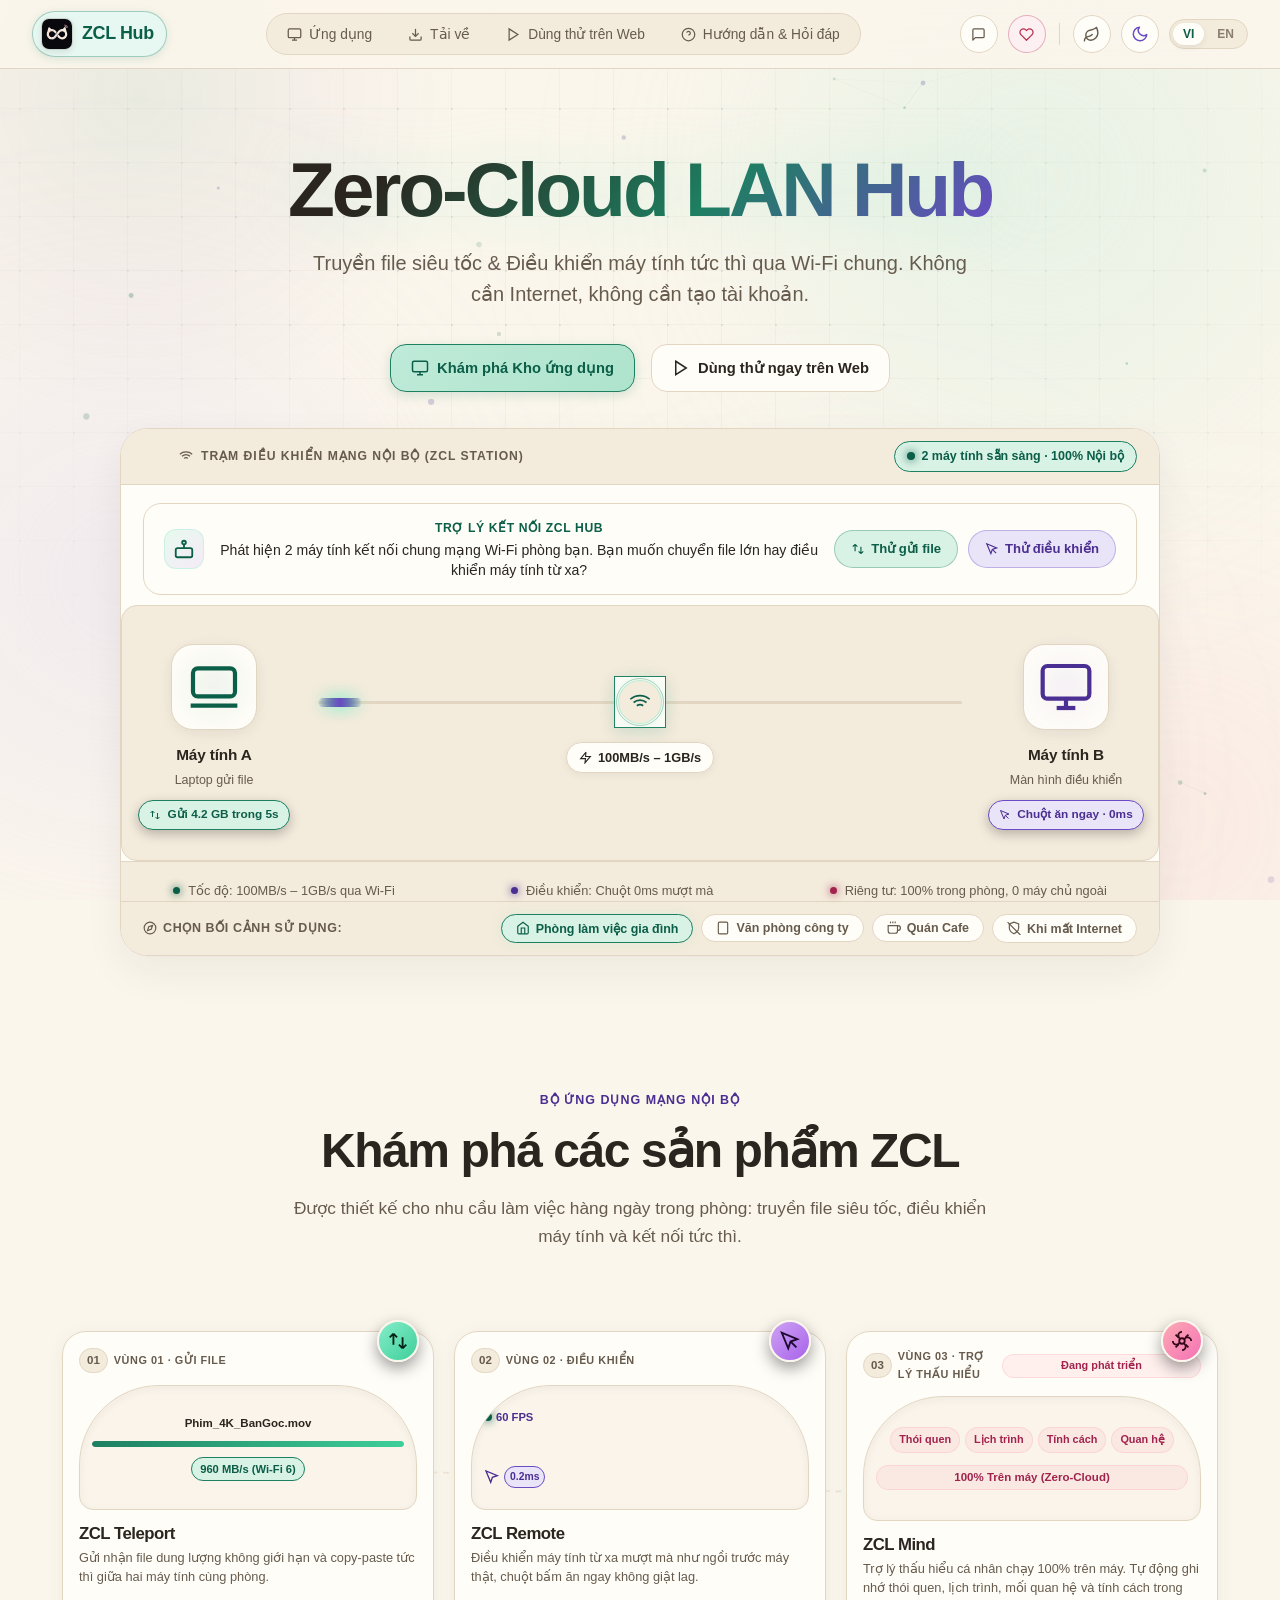
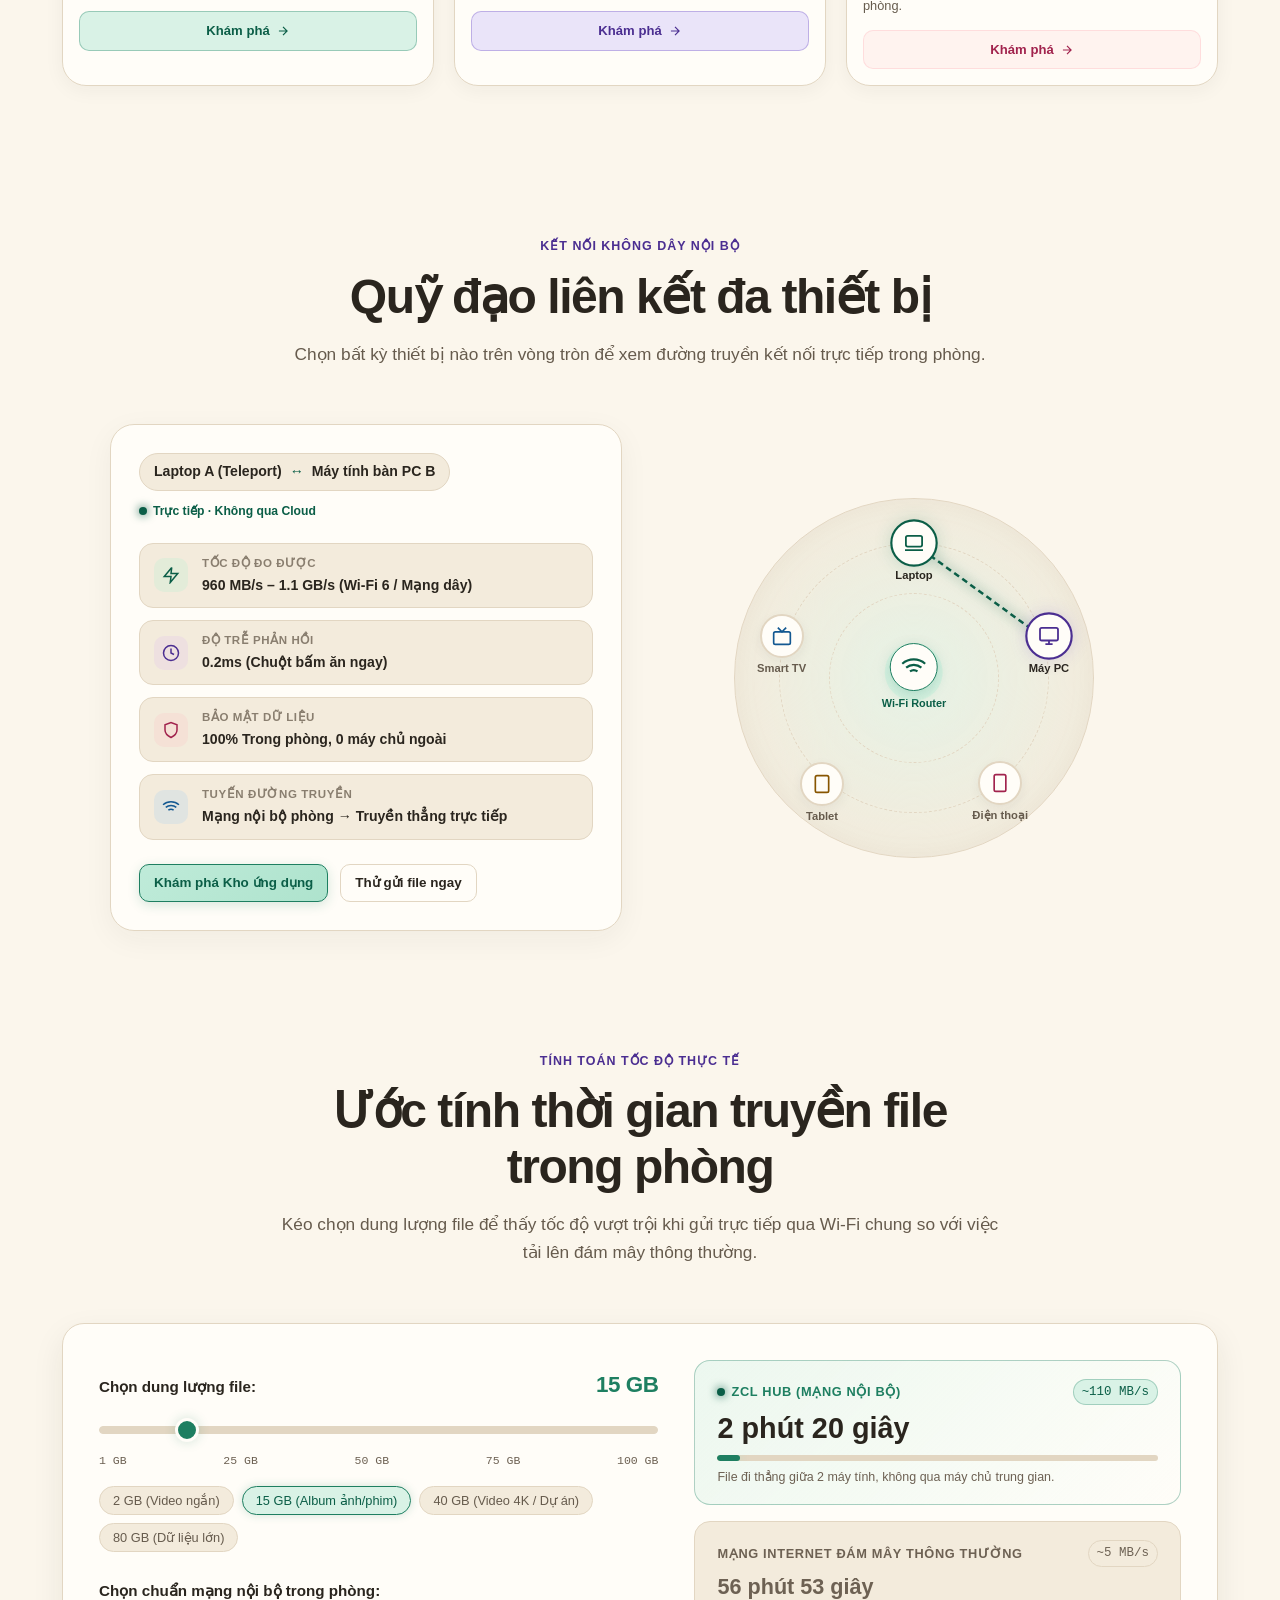
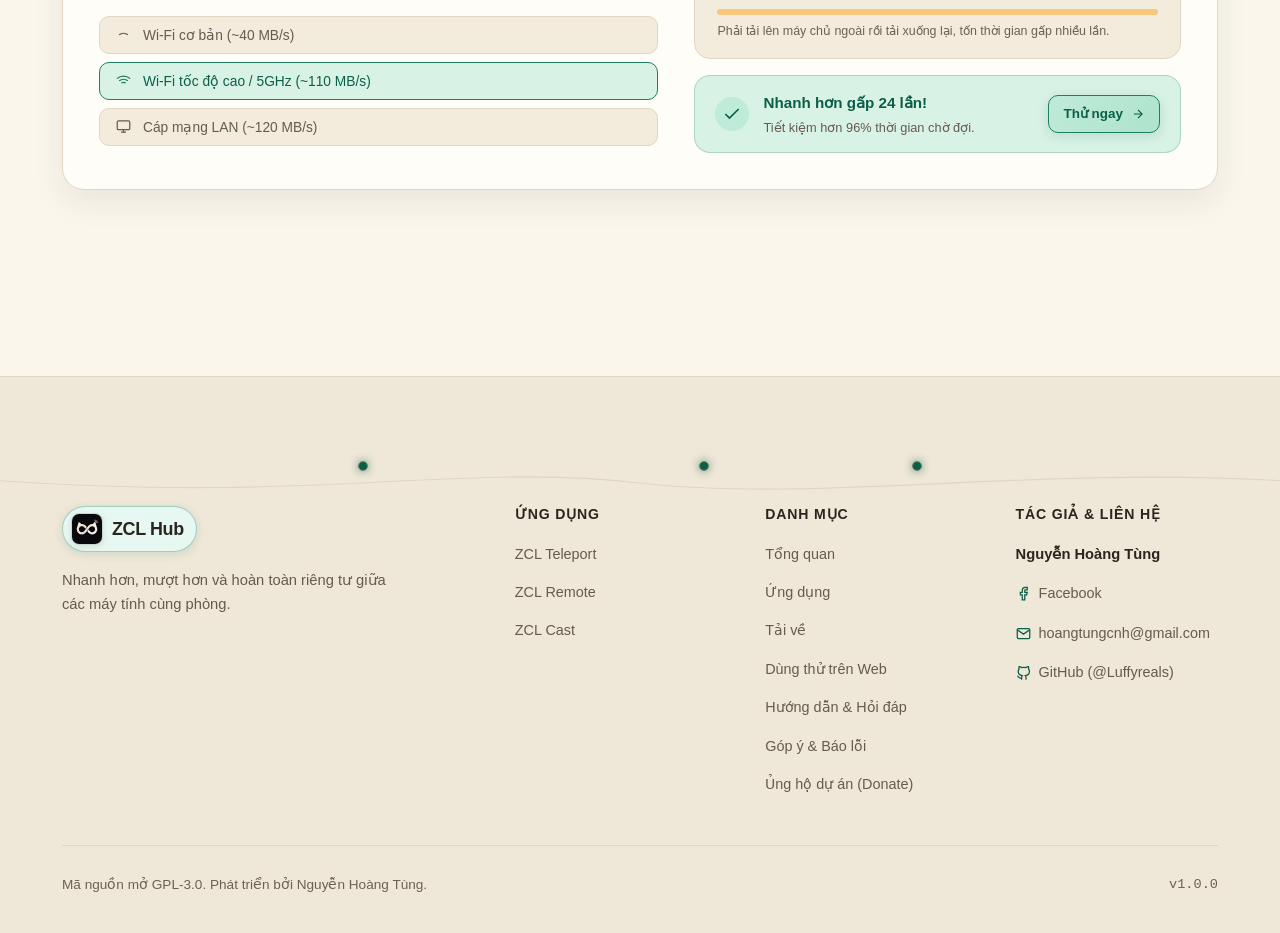
==== commit 3bdf3e1b: "chore(license): cập nhật bản quyền mã nguồn đóng cho ZCL Remote & ZCL Mind và đồng bộ nguồn tải" ====
--- a/index.html
+++ b/index.html
@@ -1032,7 +1032,7 @@
               </p>
               <div class="detail-meta-chips">
                 <span class="chip-item">Windows 10 / 11 (64-bit)</span>
-                <span class="chip-item" data-i18n="chip_gpl">Mã nguồn mở GPL-3.0</span>
+                <span class="chip-item" data-i18n="chip_proprietary">Mã nguồn đóng · Miễn phí</span>
                 <span class="chip-item" data-i18n="chip_author">Tác giả: Nguyễn Hoàng Tùng</span>
               </div>
               <div class="detail-cta-row">
@@ -1149,7 +1149,7 @@
               </div>
               <div class="spec-cell">
                 <span class="spec-label" data-i18n="spec_license">Bản quyền &amp; Tác giả</span>
-                <span class="spec-value">GPL-3.0 · Nguyễn Hoàng Tùng (@Luffyreals)</span>
+                <span class="spec-value" data-i18n="spec_val_license_closed">Độc quyền (All Rights Reserved) · Nguyễn Hoàng Tùng (@Luffyreals)</span>
               </div>
               <div class="spec-cell">
                 <span class="spec-label" data-i18n="spec_internet">Kết nối Internet</span>
@@ -1197,7 +1197,7 @@
               </p>
               <div class="detail-meta-chips">
                 <span class="chip-item">Windows 10 / 11 (64-bit)</span>
-                <span class="chip-item" data-i18n="chip_gpl">Mã nguồn mở GPL-3.0</span>
+                <span class="chip-item" data-i18n="chip_proprietary">Mã nguồn đóng · Miễn phí</span>
                 <span class="chip-item" data-i18n="chip_author">Tác giả: Nguyễn Hoàng Tùng</span>
               </div>
               <div class="detail-cta-row">
@@ -1306,7 +1306,7 @@
               </div>
               <div class="spec-cell">
                 <span class="spec-label" data-i18n="spec_license">Bản quyền &amp; Tác giả</span>
-                <span class="spec-value">GPL-3.0 · Nguyễn Hoàng Tùng (@Luffyreals)</span>
+                <span class="spec-value" data-i18n="spec_val_license_closed">Độc quyền (All Rights Reserved) · Nguyễn Hoàng Tùng (@Luffyreals)</span>
               </div>
               <div class="spec-cell">
                 <span class="spec-label" data-i18n="spec_internet">Kết nối Internet</span>
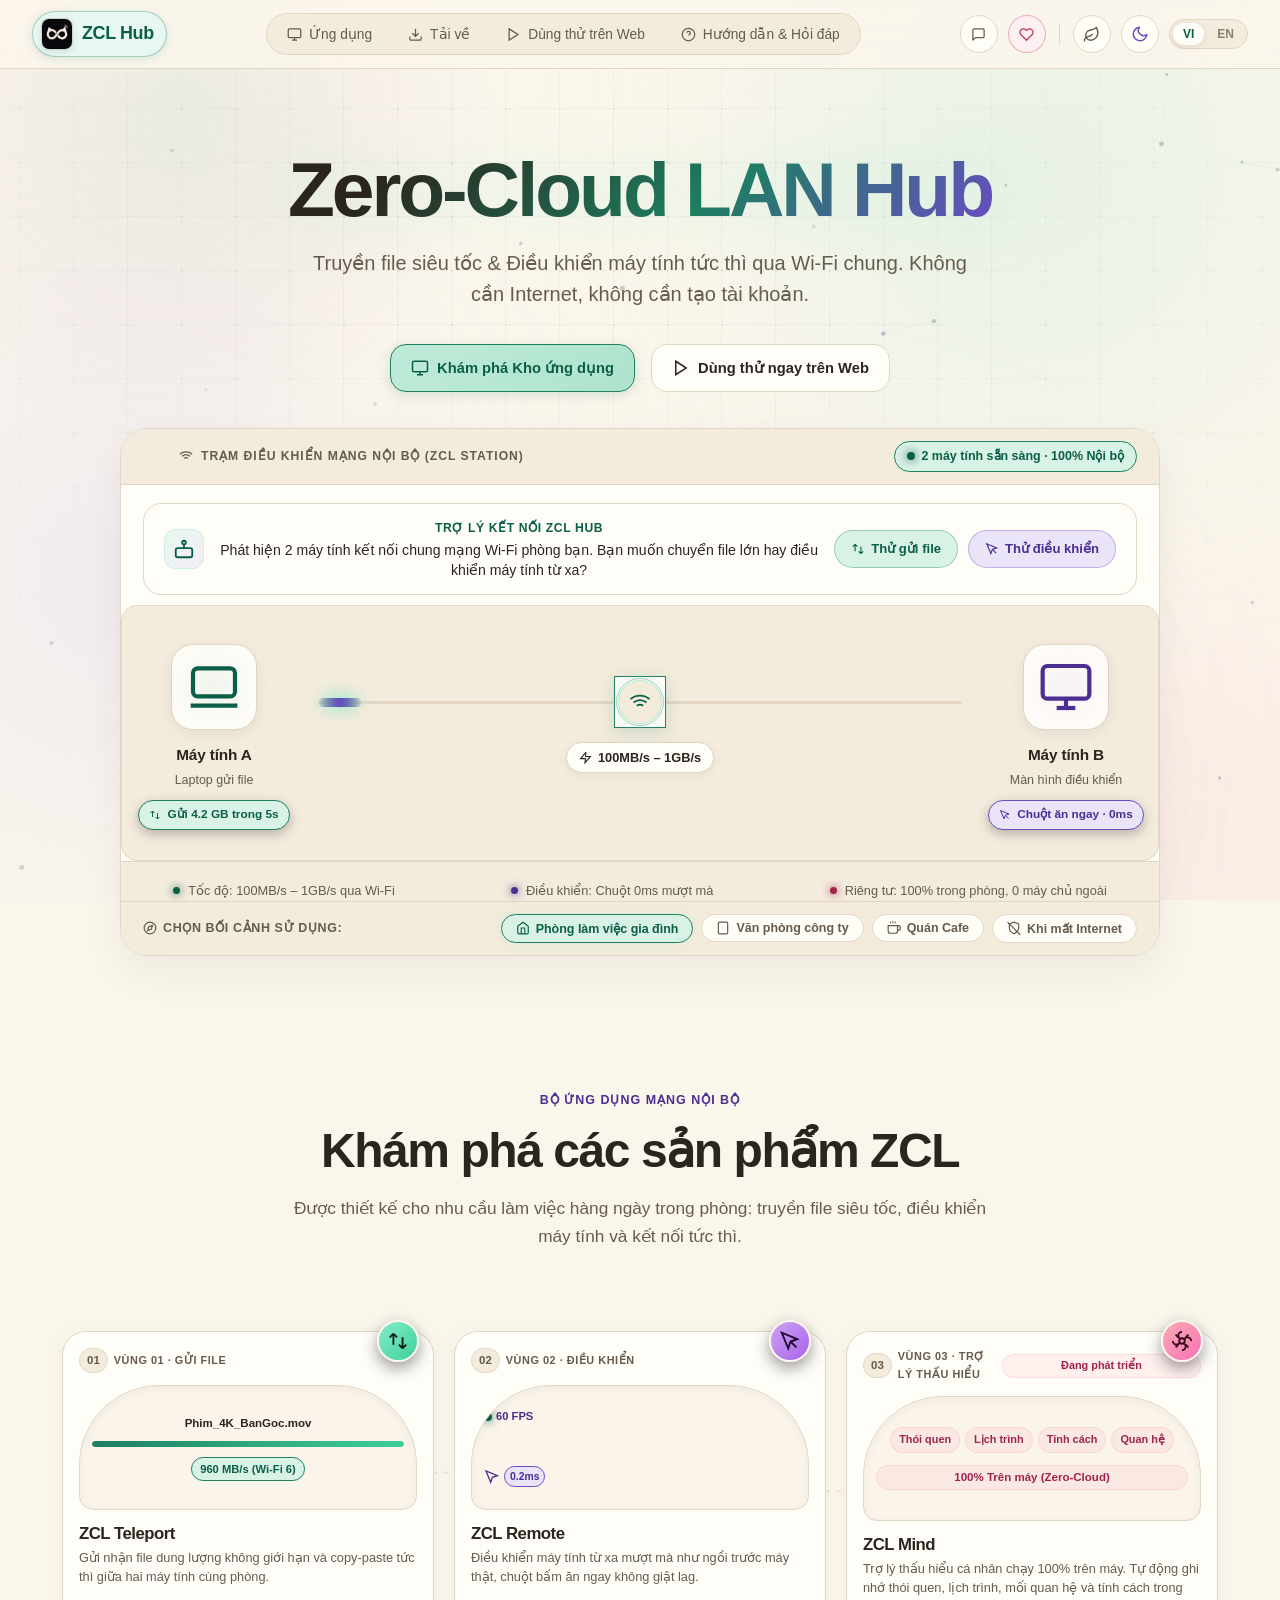
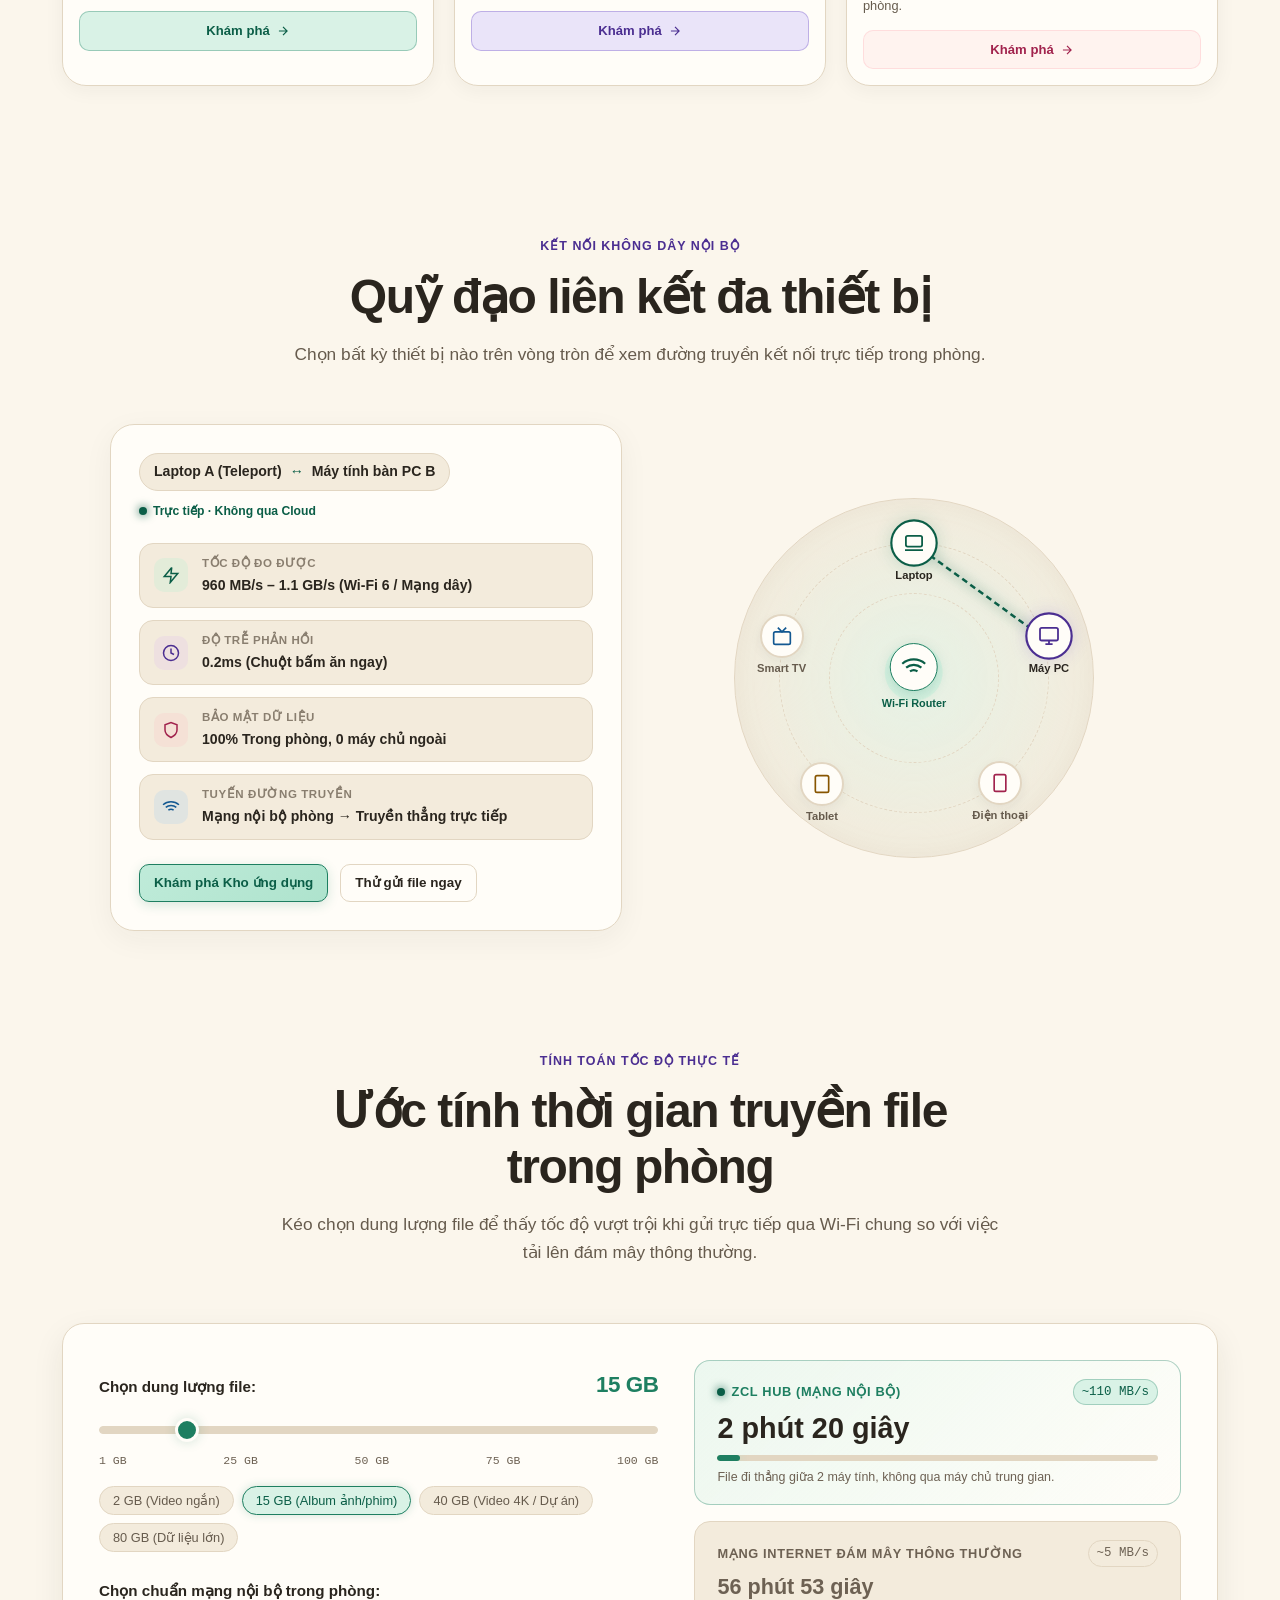
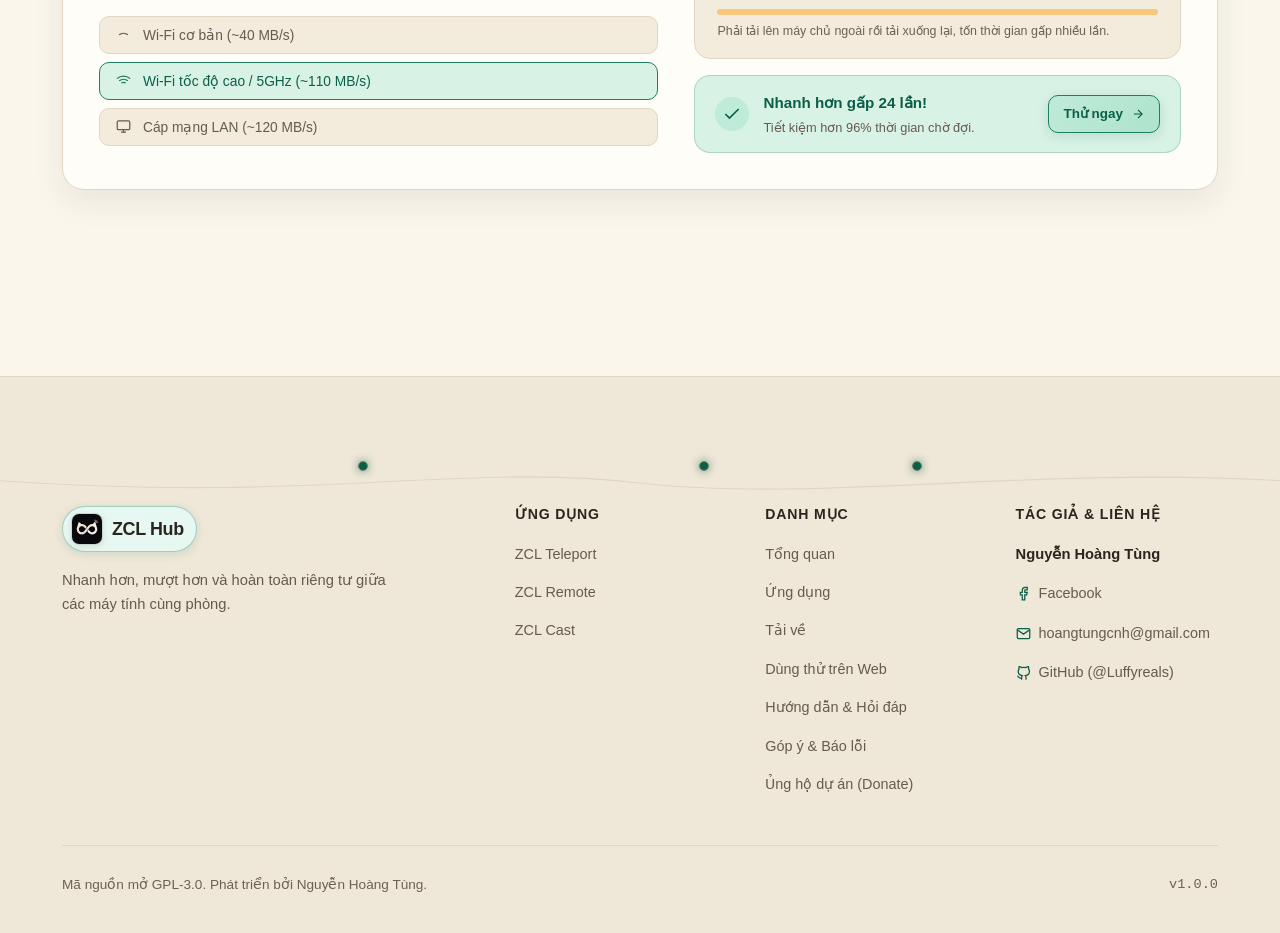
==== commit ec54ec6d: "chore(license): tinh chỉnh nhãn bản quyền chỉ giữ miễn phí và chuẩn hóa song ngữ" ====
--- a/index.html
+++ b/index.html
@@ -1032,7 +1032,7 @@
               </p>
               <div class="detail-meta-chips">
                 <span class="chip-item">Windows 10 / 11 (64-bit)</span>
-                <span class="chip-item" data-i18n="chip_proprietary">Mã nguồn đóng · Miễn phí</span>
+                <span class="chip-item" data-i18n="chip_proprietary">Miễn phí</span>
                 <span class="chip-item" data-i18n="chip_author">Tác giả: Nguyễn Hoàng Tùng</span>
               </div>
               <div class="detail-cta-row">
@@ -1149,7 +1149,7 @@
               </div>
               <div class="spec-cell">
                 <span class="spec-label" data-i18n="spec_license">Bản quyền &amp; Tác giả</span>
-                <span class="spec-value" data-i18n="spec_val_license_closed">Độc quyền (All Rights Reserved) · Nguyễn Hoàng Tùng (@Luffyreals)</span>
+                <span class="spec-value" data-i18n="spec_val_license_closed">Độc quyền · Nguyễn Hoàng Tùng (@Luffyreals)</span>
               </div>
               <div class="spec-cell">
                 <span class="spec-label" data-i18n="spec_internet">Kết nối Internet</span>
@@ -1197,7 +1197,7 @@
               </p>
               <div class="detail-meta-chips">
                 <span class="chip-item">Windows 10 / 11 (64-bit)</span>
-                <span class="chip-item" data-i18n="chip_proprietary">Mã nguồn đóng · Miễn phí</span>
+                <span class="chip-item" data-i18n="chip_proprietary">Miễn phí</span>
                 <span class="chip-item" data-i18n="chip_author">Tác giả: Nguyễn Hoàng Tùng</span>
               </div>
               <div class="detail-cta-row">
@@ -1306,7 +1306,7 @@
               </div>
               <div class="spec-cell">
                 <span class="spec-label" data-i18n="spec_license">Bản quyền &amp; Tác giả</span>
-                <span class="spec-value" data-i18n="spec_val_license_closed">Độc quyền (All Rights Reserved) · Nguyễn Hoàng Tùng (@Luffyreals)</span>
+                <span class="spec-value" data-i18n="spec_val_license_closed">Độc quyền · Nguyễn Hoàng Tùng (@Luffyreals)</span>
               </div>
               <div class="spec-cell">
                 <span class="spec-label" data-i18n="spec_internet">Kết nối Internet</span>
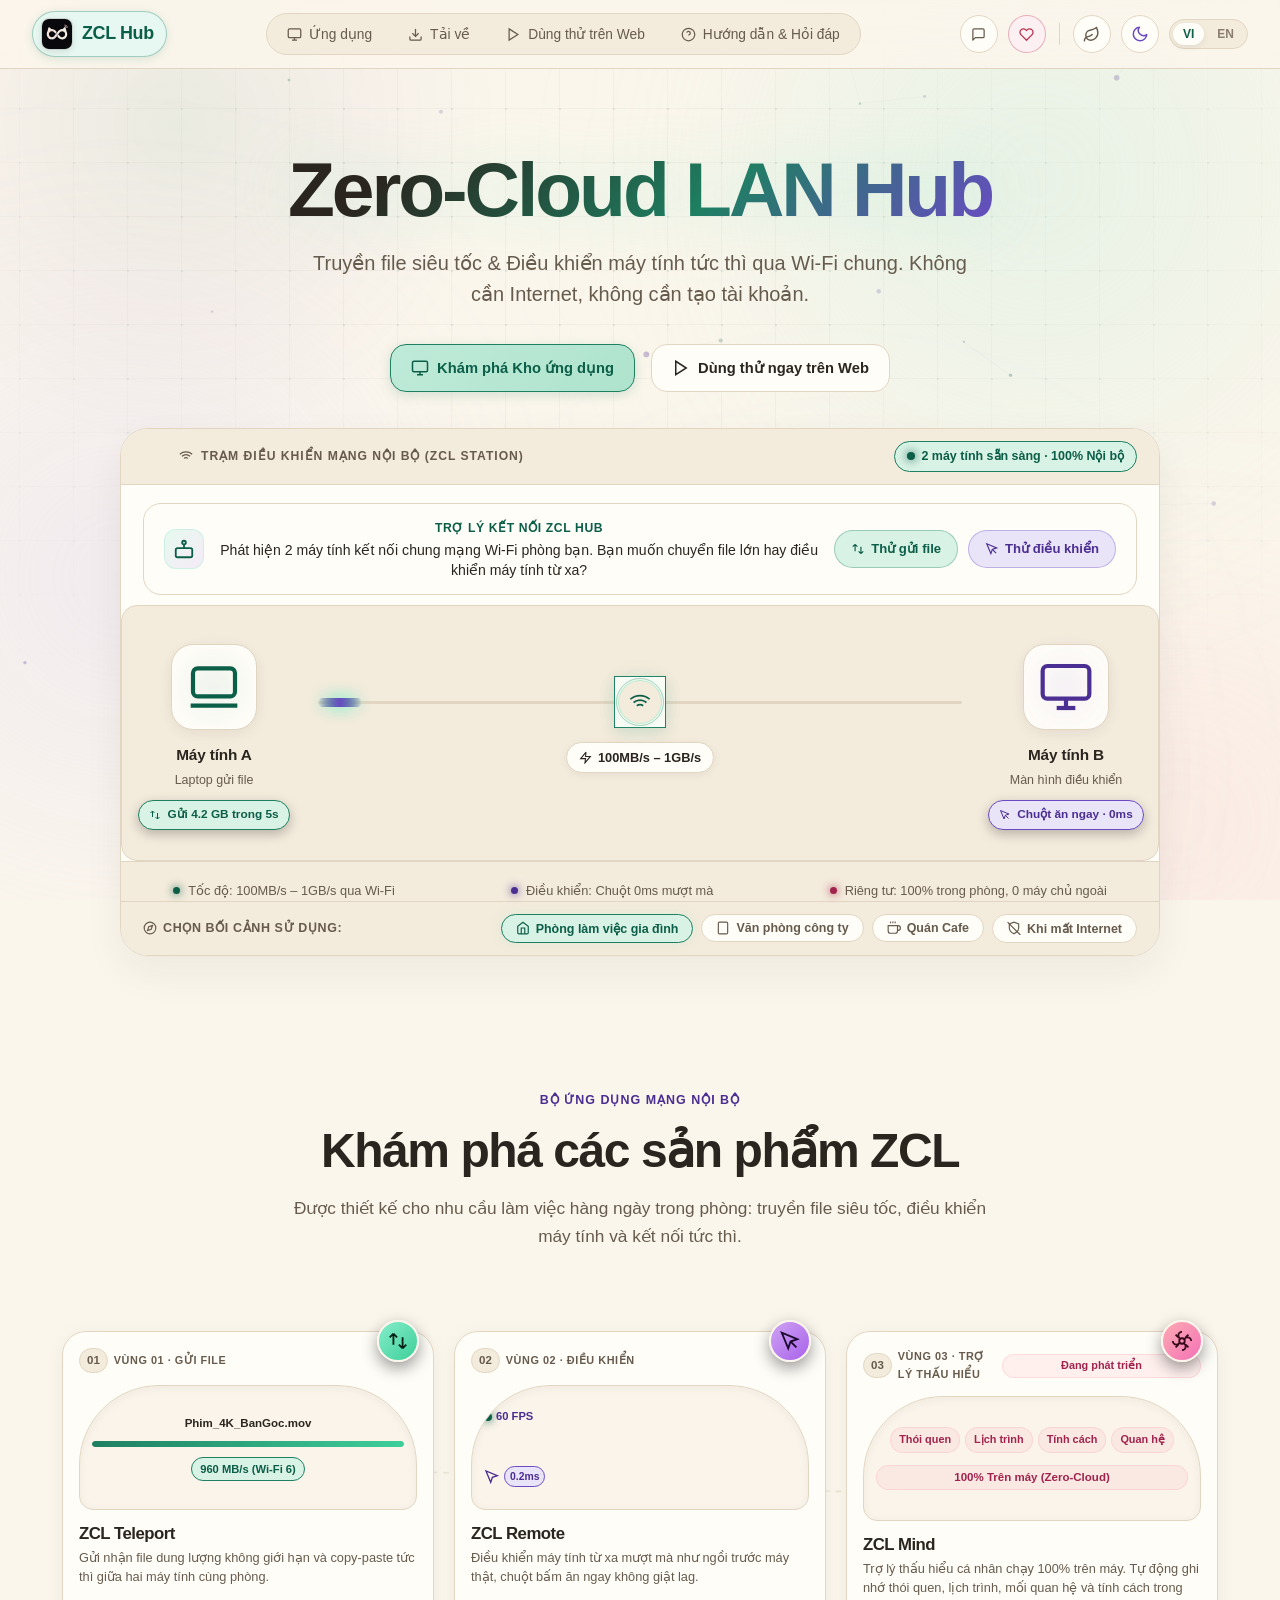
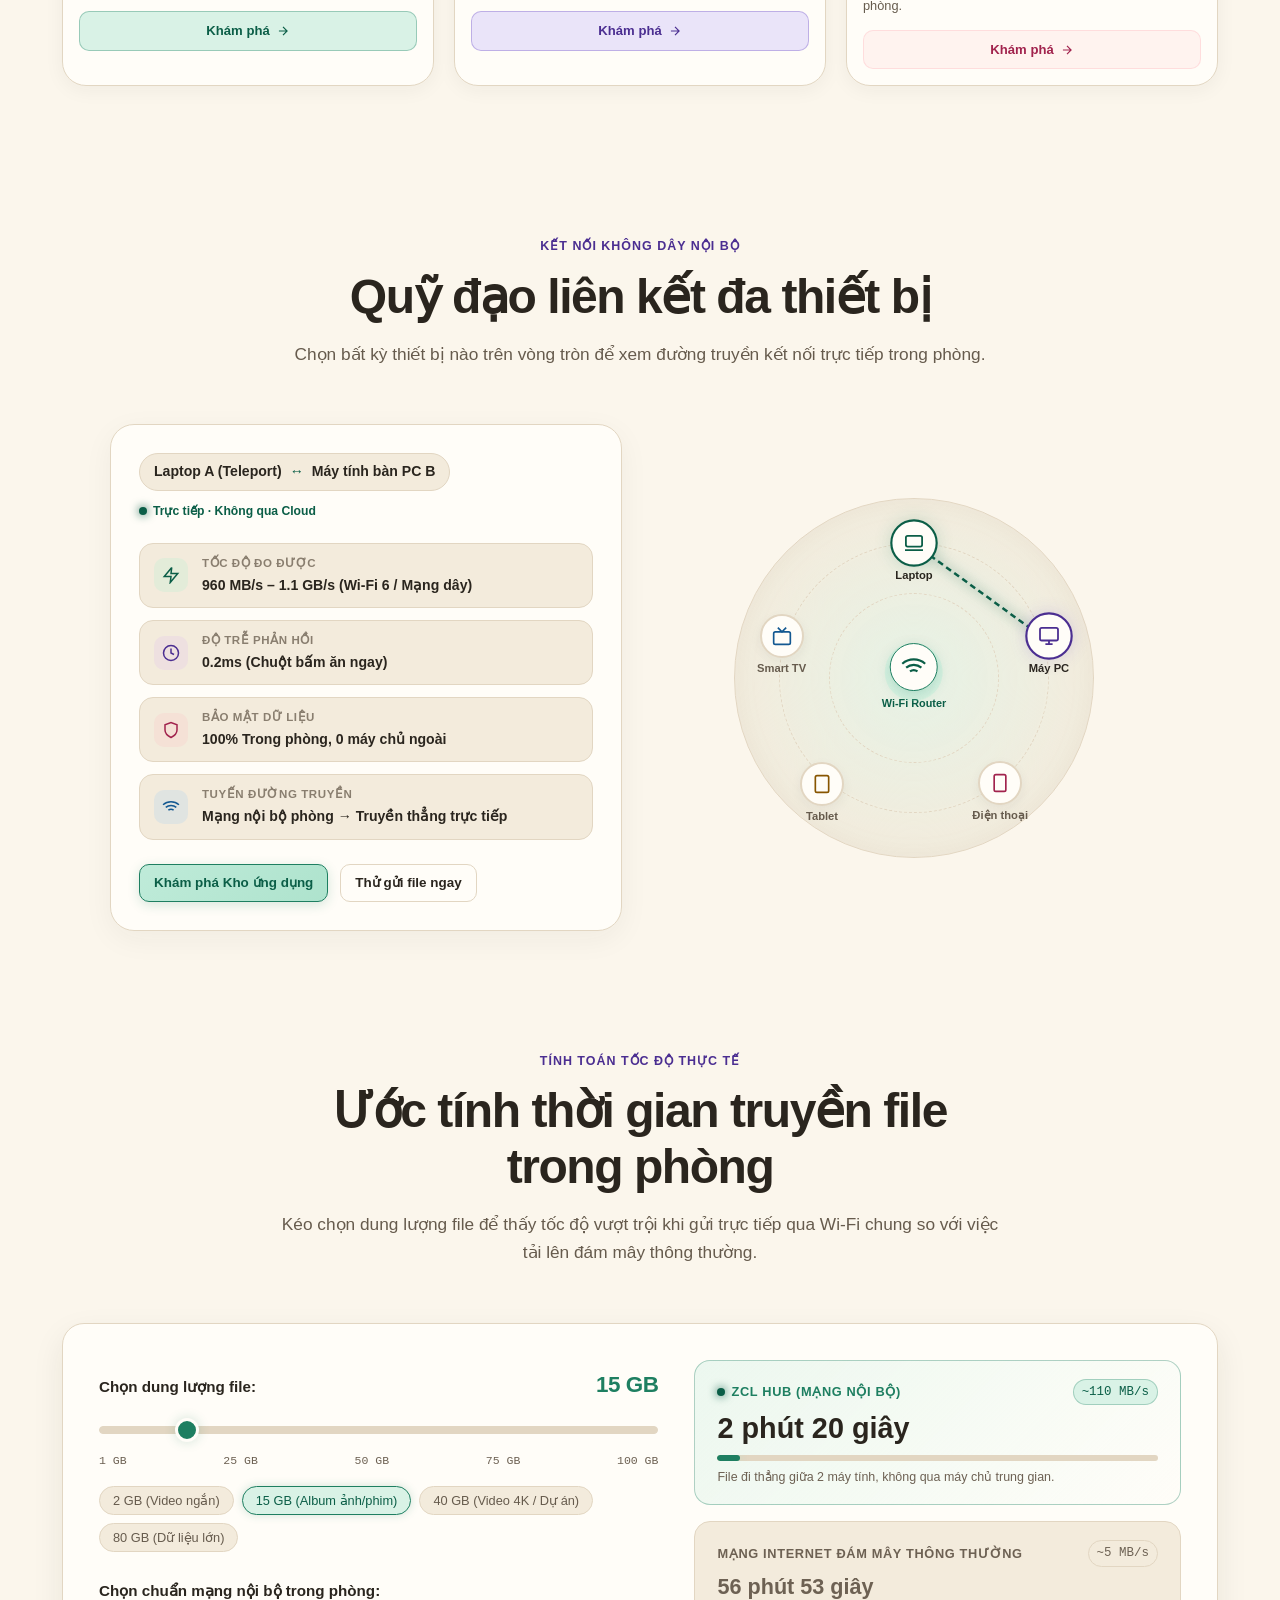
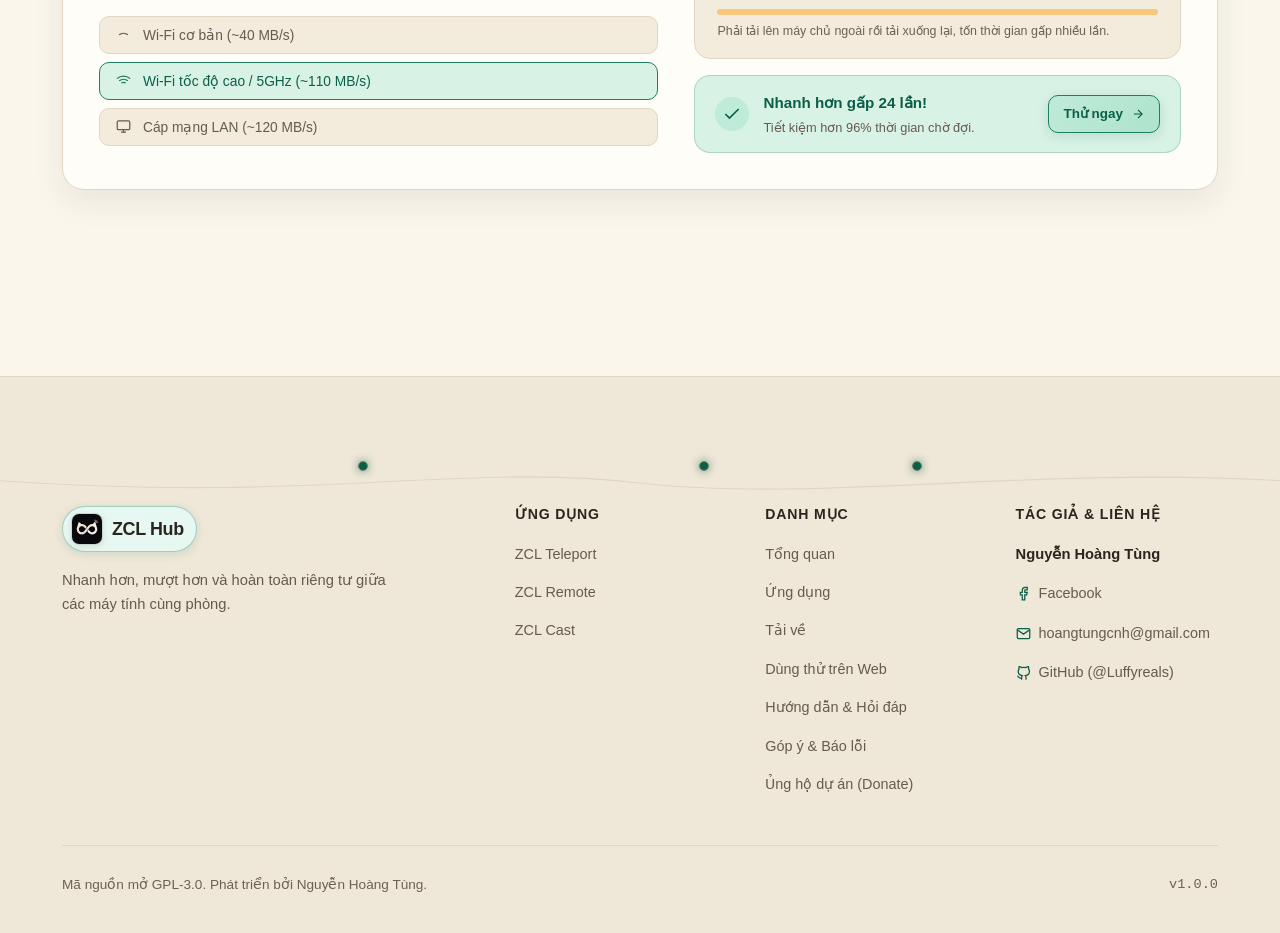
==== commit 78ce1d6d: "feat(teleport): cap nhat ban phat hanh chinh thuc v1.2.0 va link tai ve" ====
--- a/index.html
+++ b/index.html
@@ -716,8 +716,8 @@
                     <svg width="24" height="24" viewBox="0 0 24 24" fill="none" stroke="currentColor" stroke-width="1.8"><path d="M7 16V4M7 4L3 8M7 4L11 8M17 8V20M17 20L21 16M17 20L13 16"/></svg>
                   </div>
                   <div class="store-badge-group">
-                    <span class="product-pill" data-i18n="tp_status">Bản thử nghiệm</span>
-                    <span class="store-version-tag">v0.1.0</span>
+                    <span class="product-pill" data-i18n="tp_status">Bản chính thức</span>
+                    <span class="store-version-tag">v1.2.0</span>
                   </div>
                 </div>
 
@@ -862,7 +862,7 @@
             <div class="detail-hero-content">
               <div class="detail-tag-row">
                 <span class="detail-category-badge" data-i18n="dt_tp_category">Truyền file siêu tốc &amp; Khay nhớ tạm</span>
-                <span class="detail-status-pill" data-i18n="detail_status_ready">Sẵn sàng · v0.1.0</span>
+                <span class="detail-status-pill" data-i18n="detail_status_ready">Sẵn sàng · v1.2.0</span>
               </div>
               <h2 class="detail-app-title">ZCL Teleport</h2>
               <p class="detail-app-lede" data-i18n="dt_tp_lede">
@@ -1384,7 +1384,7 @@
 
                 <h3 data-i18n="dl_tp_name">ZCL Teleport</h3>
                 <div class="download-version" id="tpDownloadVersion">
-                  <span id="tpVersionText">Phiên bản v0.1.0 · Windows 10/11</span> · <span id="tpSizeText">12.4 MB</span>
+                  <span id="tpVersionText">Phiên bản v1.2.0 · Windows 10/11</span> · <span id="tpSizeText">12.5 MB</span>
                 </div>
                 <p class="desc" data-i18n="dl_tp_desc">
                   Ứng dụng gửi nhận file siêu nhanh và copy paste tức thì giữa các máy tính trong cùng mạng Wi-Fi.
@@ -1406,7 +1406,7 @@
                   <span id="btnMainDlTeleportText" data-i18n="dl_btn_installer">Tải bản cài đặt (.exe)</span>
                 </button>
                 <div class="download-alt-links">
-                  <a class="btn-open-download" data-app="teleport" data-format="zip" id="tpPortableLink" data-i18n="dl_btn_portable">Tải bản chạy ngay không cần cài (.zip - 11.8 MB)</a>
+                  <a class="btn-open-download" data-app="teleport" data-format="zip" id="tpPortableLink" data-i18n="dl_btn_portable">Tải bản chạy ngay không cần cài (.zip - 12.1 MB)</a>
                 </div>
               </div>
             </div>
@@ -2311,8 +2311,8 @@
 
       <div class="modal-download-box">
         <div class="modal-file-info">
-          <span class="modal-file-name" id="modalFileName">zcl_teleport_setup.exe</span>
-          <span class="modal-file-size" id="modalFileSize">12.4 MB</span>
+          <span class="modal-file-name" id="modalFileName">teleport-setup-1.2.0-x64.exe</span>
+          <span class="modal-file-size" id="modalFileSize">12.5 MB</span>
         </div>
         <button class="btn btn-primary" id="btnTriggerDownload" style="width: 100%;" type="button">
           <svg width="18" height="18" viewBox="0 0 24 24" fill="none" stroke="currentColor" stroke-width="2"><path d="M21 15v4a2 2 0 0 1-2 2H5a2 2 0 0 1-2-2v-4"/><polyline points="7 10 12 15 17 10"/><line x1="12" y1="15" x2="12" y2="3"/></svg>
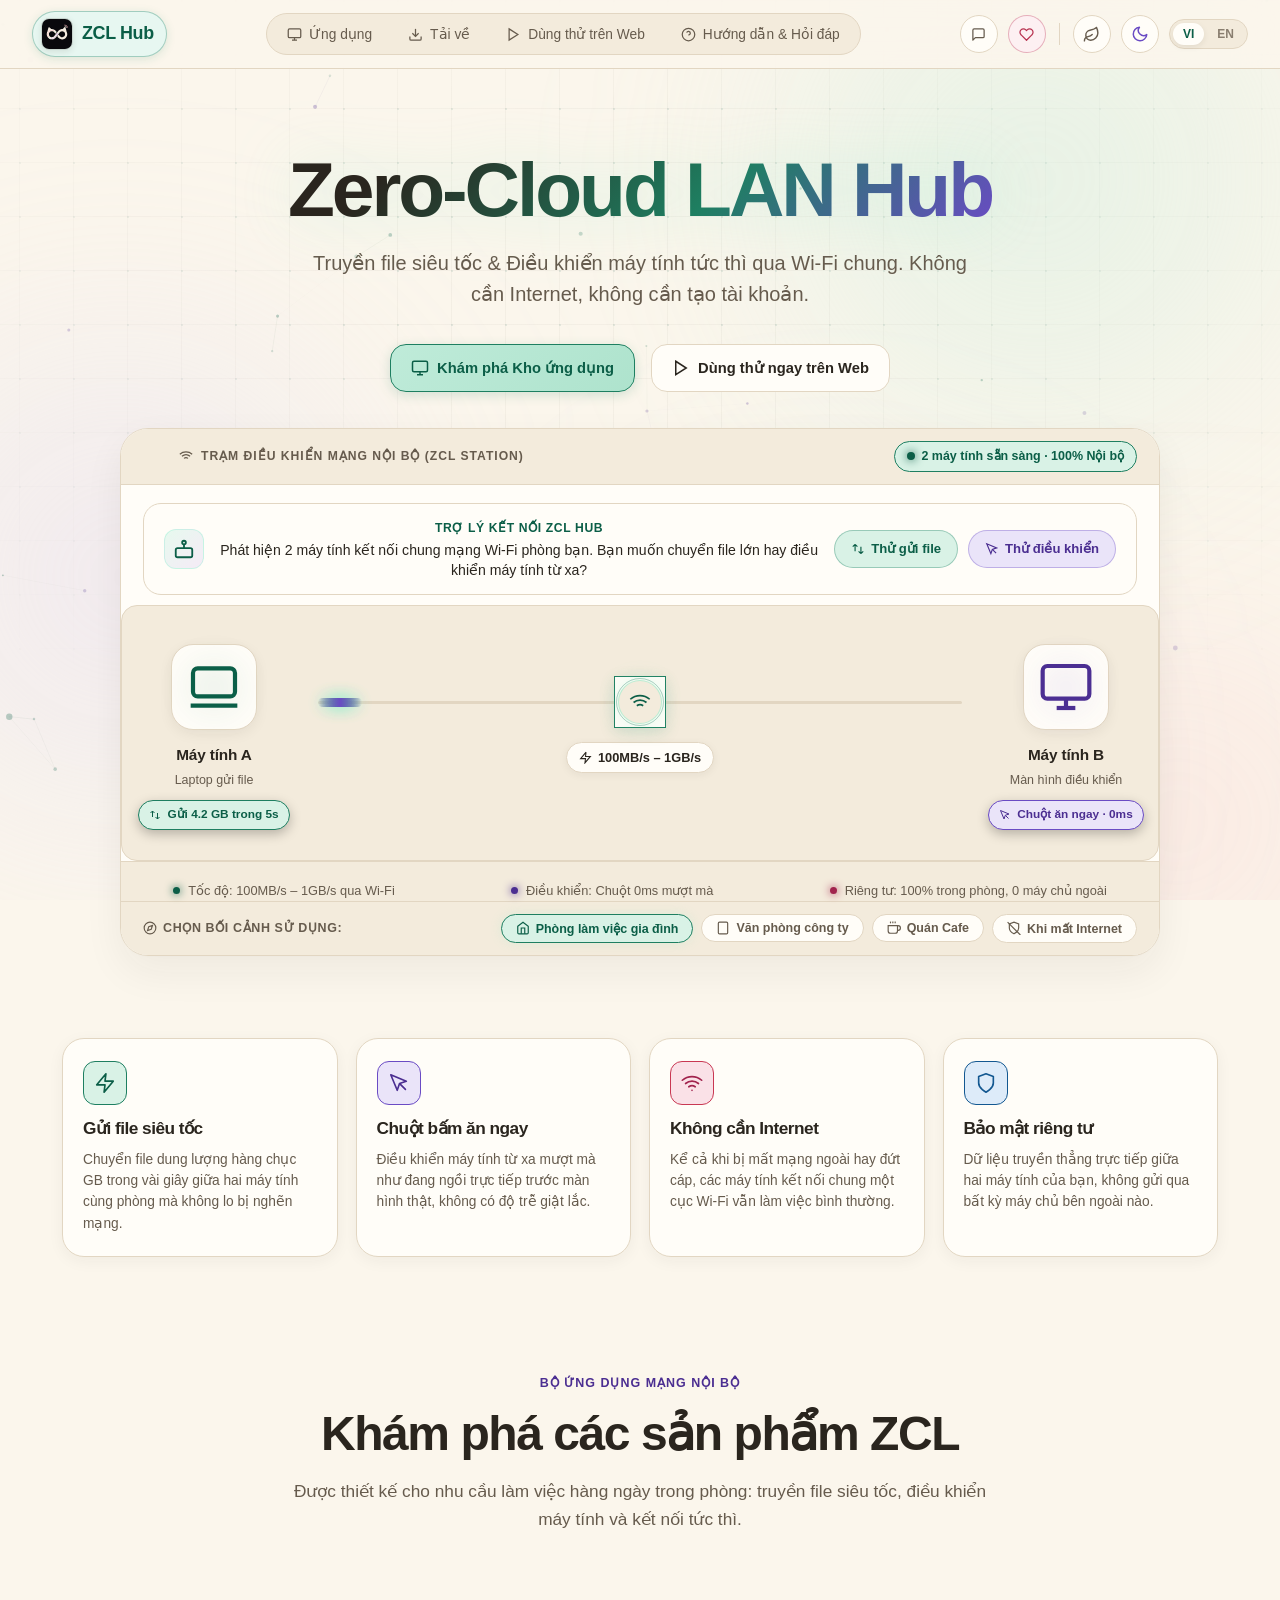
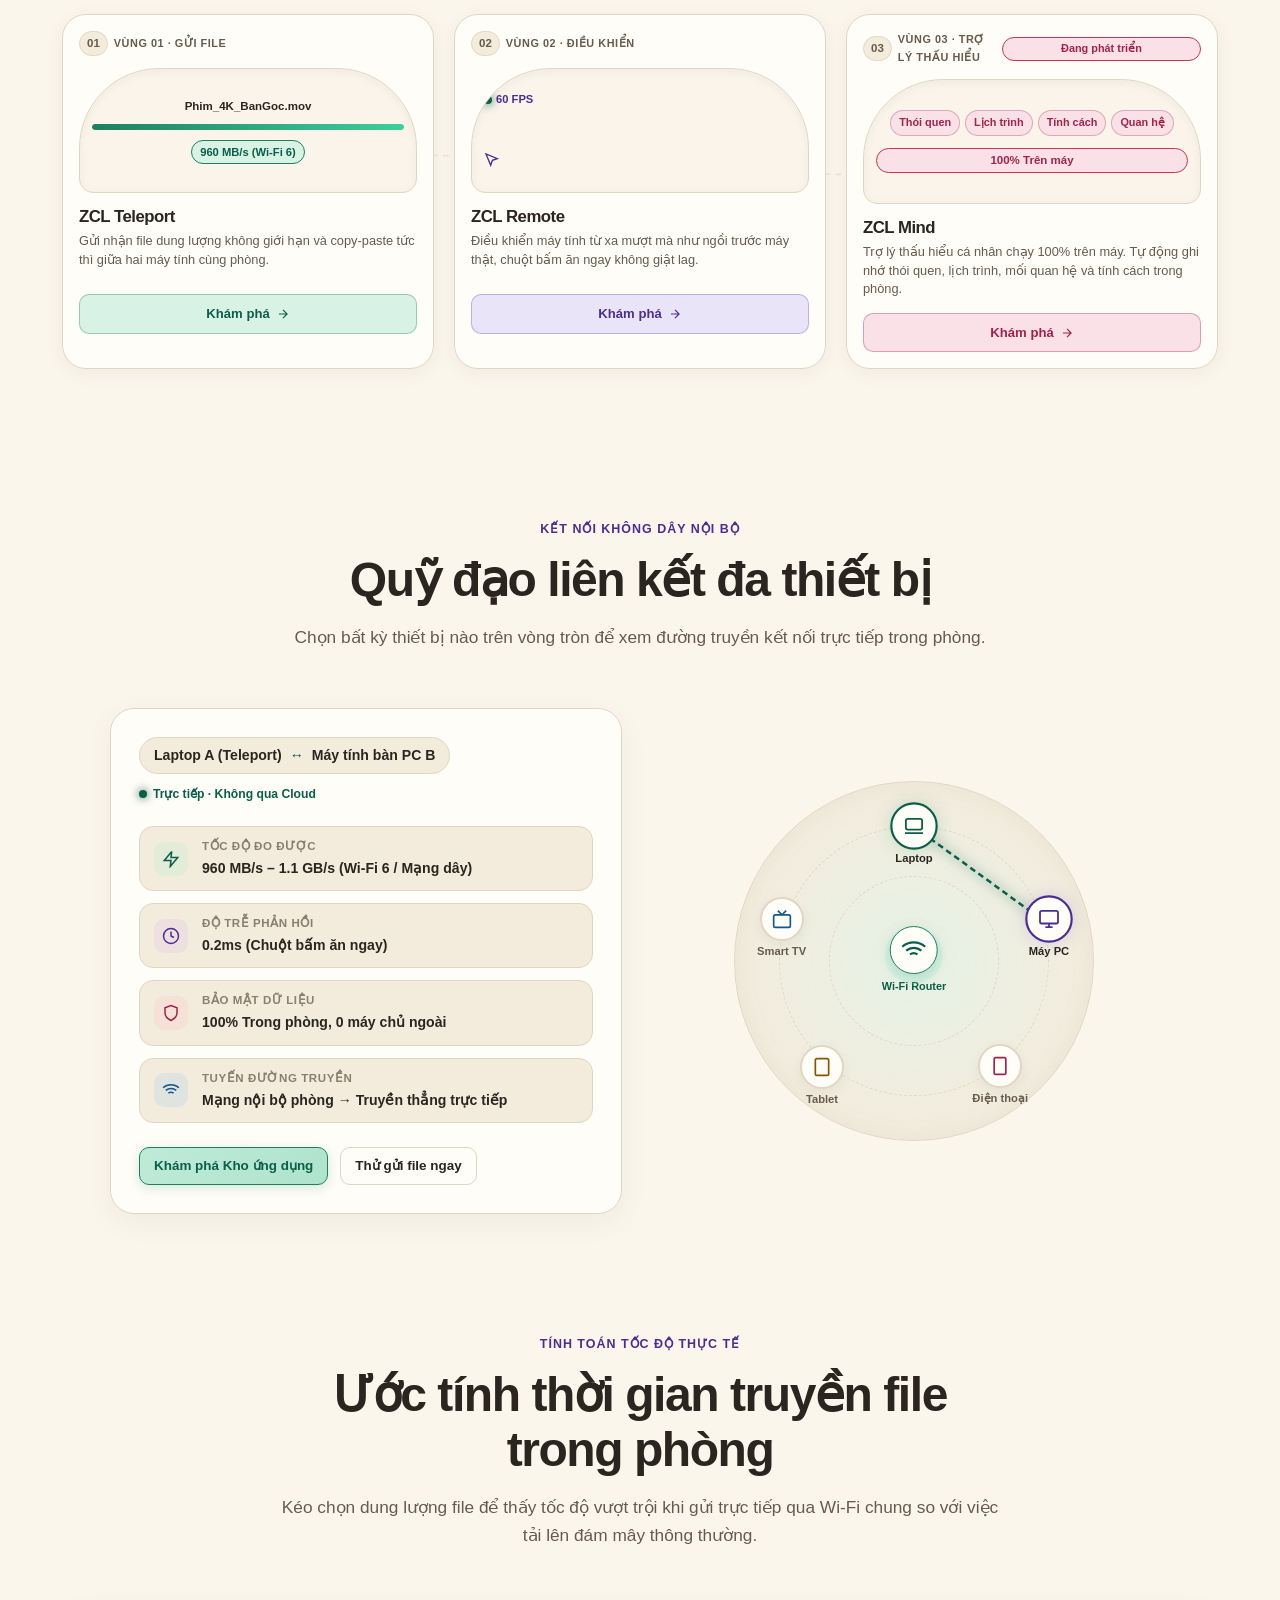
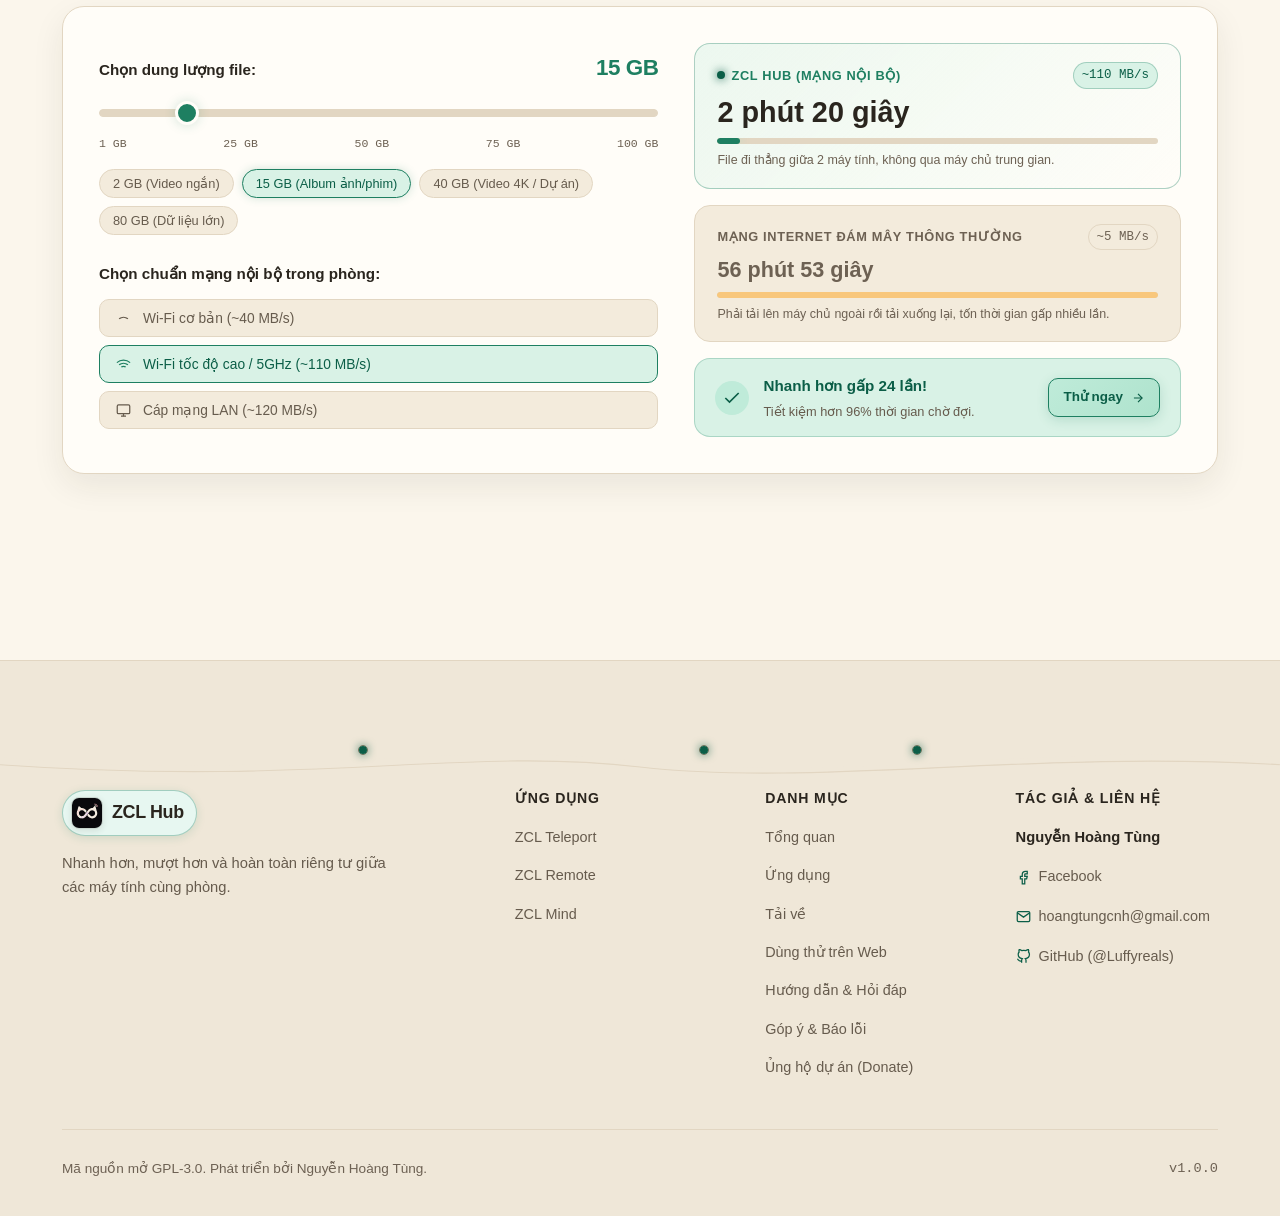
==== commit a89e3ae2: "feat(hub): hoàn thiện nâng cấp giao diện, mô phỏng ZCL Mind và đồng bộ tài liệu" ====
--- a/index.html
+++ b/index.html
@@ -9,7 +9,7 @@
   <meta name="color-scheme" content="dark">
   <link rel="icon" href="assets/logo.svg" type="image/svg+xml">
   <link rel="manifest" href="manifest.json">
-  <link rel="stylesheet" href="src/styles.css?v=38">
+  <link rel="stylesheet" href="src/styles.css?v=39">
 
   <!-- Open Graph -->
   <meta property="og:title" content="ZCL Hub — Truyền file siêu tốc &amp; Điều khiển máy tính">
@@ -318,6 +318,47 @@
       </section>
 
       <!-- ============================================== -->
+      <!-- SECTION 1.5: 4 ĐIỂM NỔI BẬT CỐT LÕI          -->
+      <!-- ============================================== -->
+      <section class="overview-pillars-strip" aria-label="4 điểm nổi bật của ZCL Hub">
+        <div class="container">
+          <div class="pillars-bento-grid">
+            <div class="pillar-highlight-card mint">
+              <div class="pillar-highlight-icon mint">
+                <svg width="22" height="22" viewBox="0 0 24 24" fill="none" stroke="currentColor" stroke-width="1.8" stroke-linecap="round" stroke-linejoin="round"><polyline points="13 2 3 14 12 14 11 22 21 10 12 10 13 2"/></svg>
+              </div>
+              <h3 data-i18n="pil1_title">Gửi file siêu tốc</h3>
+              <p data-i18n="pil1_desc">Chuyển file dung lượng hàng chục GB trong vài giây giữa hai máy tính cùng phòng mà không lo bị nghẽn mạng.</p>
+            </div>
+
+            <div class="pillar-highlight-card lilac">
+              <div class="pillar-highlight-icon lilac">
+                <svg width="22" height="22" viewBox="0 0 24 24" fill="none" stroke="currentColor" stroke-width="1.8" stroke-linecap="round" stroke-linejoin="round"><path d="m3 3 7.07 16.97 2.51-7.39 7.39-2.51L3 3z"/><path d="m13 13 6 6"/></svg>
+              </div>
+              <h3 data-i18n="pil2_title">Chuột bấm ăn ngay</h3>
+              <p data-i18n="pil2_desc">Điều khiển máy tính từ xa mượt mà như đang ngồi trực tiếp trước màn hình thật, không có độ trễ giật lắc.</p>
+            </div>
+
+            <div class="pillar-highlight-card pink">
+              <div class="pillar-highlight-icon pink">
+                <svg width="22" height="22" viewBox="0 0 24 24" fill="none" stroke="currentColor" stroke-width="1.8" stroke-linecap="round" stroke-linejoin="round"><path d="M5 12.55a11 11 0 0 1 14.08 0"/><path d="M1.42 9a16 16 0 0 1 21.16 0"/><path d="M8.53 16.11a6 6 0 0 1 6.95 0"/><line x1="12" y1="20" x2="12.01" y2="20"/></svg>
+              </div>
+              <h3 data-i18n="pil3_title">Không cần Internet</h3>
+              <p data-i18n="pil3_desc">Kể cả khi bị mất mạng ngoài hay đứt cáp, các máy tính kết nối chung một cục Wi-Fi vẫn làm việc bình thường.</p>
+            </div>
+
+            <div class="pillar-highlight-card blue">
+              <div class="pillar-highlight-icon blue">
+                <svg width="22" height="22" viewBox="0 0 24 24" fill="none" stroke="currentColor" stroke-width="1.8" stroke-linecap="round" stroke-linejoin="round"><path d="M12 22s8-4 8-10V5l-8-3-8 3v7c0 6 8 10 8 10z"/></svg>
+              </div>
+              <h3 data-i18n="pil4_title">Bảo mật riêng tư</h3>
+              <p data-i18n="pil4_desc">Dữ liệu truyền thẳng trực tiếp giữa hai máy tính của bạn, không gửi qua bất kỳ máy chủ bên ngoài nào.</p>
+            </div>
+          </div>
+        </div>
+      </section>
+
+      <!-- ============================================== -->
       <!-- SECTION 2: DẢI THẺ VÒM CUNG (ARCH CARDS SHOWCASE) -->
       <!-- ============================================== -->
       <section class="section arch-showcase-section">
@@ -402,7 +443,7 @@
                 <div class="arch-card-pill">
                   <span class="arch-num">03</span>
                   <span class="arch-zone" data-i18n="arch_z3">VÙNG 03 · TRỢ LÝ THẤU HIỂU</span>
-                  <span class="arch-badge-pill pink" data-i18n="mind_status" style="margin-left: auto; font-size: 0.68rem; padding: 2px 8px; border-radius: 999px; background: rgba(253, 170, 179, 0.15); color: var(--pink); border: 1px solid rgba(253, 170, 179, 0.3); font-weight: 700;">Đang phát triển</span>
+                  <span class="arch-badge-pill pink" data-i18n="mind_status">Đang phát triển</span>
                 </div>
                 <div class="arch-floating-badge pink">
                   <svg width="22" height="22" viewBox="0 0 24 24" fill="none" stroke="currentColor" stroke-width="2"><circle cx="12" cy="12" r="3"/><path d="M12 2a4 4 0 0 0-4 4c0 1.5.8 2.8 2 3.5"/><path d="M12 22a4 4 0 0 0 4-4c0-1.5-.8-2.8-2-3.5"/><path d="M2 12a4 4 0 0 0 4 4c1.5 0 2.8-.8 3.5-2"/><path d="M22 12a4 4 0 0 0-4-4c-1.5 0-2.8.8-3.5 2"/><path d="M5 5l3 3"/><path d="M19 19l-3-3"/><path d="M5 19l3-3"/><path d="M19 5l-3 3"/></svg>
@@ -411,12 +452,12 @@
                   <div class="arch-preview-content">
                     <div class="arch-mind-anim">
                       <div class="arch-mind-tags">
-                        <span class="arch-mind-tag">Thói quen</span>
-                        <span class="arch-mind-tag">Lịch trình</span>
-                        <span class="arch-mind-tag">Tính cách</span>
-                        <span class="arch-mind-tag">Quan hệ</span>
-                      </div>
-                      <div class="arch-speed-chip pink" style="margin-top: 6px; font-size: 0.72rem; padding: 2px 8px; border-radius: 999px; background: rgba(253, 170, 179, 0.15); color: var(--pink); border: 1px solid rgba(253, 170, 179, 0.3); text-align: center;">100% Trên máy (Zero-Cloud)</div>
+                        <span class="arch-mind-tag" data-i18n="arch_mind_tag_1">Thói quen</span>
+                        <span class="arch-mind-tag" data-i18n="arch_mind_tag_2">Lịch trình</span>
+                        <span class="arch-mind-tag" data-i18n="arch_mind_tag_3">Tính cách</span>
+                        <span class="arch-mind-tag" data-i18n="arch_mind_tag_4">Quan hệ</span>
+                      </div>
+                      <div class="arch-speed-chip pink" data-i18n="arch_mind_chip">100% Trên máy</div>
                     </div>
                   </div>
                 </div>
@@ -612,10 +653,10 @@
                   </div>
                   <!-- Quick preset pills -->
                   <div class="calc-preset-pills">
-                    <button type="button" class="calc-pill" data-size="2">2 GB (Video ngắn)</button>
-                    <button type="button" class="calc-pill active" data-size="15">15 GB (Album ảnh/phim)</button>
-                    <button type="button" class="calc-pill" data-size="40">40 GB (Video 4K / Dự án)</button>
-                    <button type="button" class="calc-pill" data-size="80">80 GB (Dữ liệu lớn)</button>
+                    <button type="button" class="calc-pill" data-size="2" data-i18n="calc_preset_2">2 GB (Video ngắn)</button>
+                    <button type="button" class="calc-pill active" data-size="15" data-i18n="calc_preset_15">15 GB (Album ảnh/phim)</button>
+                    <button type="button" class="calc-pill" data-size="40" data-i18n="calc_preset_40">40 GB (Video 4K / Dự án)</button>
+                    <button type="button" class="calc-pill" data-size="80" data-i18n="calc_preset_80">80 GB (Dữ liệu lớn)</button>
                   </div>
                 </div>
 
@@ -646,7 +687,7 @@
                   <div class="calc-res-head">
                     <span class="calc-res-badge mint">
                       <span class="pulse-dot"></span>
-                      <span>ZCL Hub (Mạng nội bộ)</span>
+                      <span data-i18n="calc_res_zcl_label">ZCL Hub (Mạng nội bộ)</span>
                     </span>
                     <span class="calc-speed-tag" id="calcSpeedTag">~110 MB/s</span>
                   </div>
@@ -661,7 +702,7 @@
                 <div class="calc-res-card cloud-card">
                   <div class="calc-res-head">
                     <span class="calc-res-badge muted">
-                      <span>Mạng Internet đám mây thông thường</span>
+                      <span data-i18n="calc_res_cloud_label">Mạng Internet đám mây thông thường</span>
                     </span>
                     <span class="calc-speed-tag muted">~5 MB/s</span>
                   </div>
@@ -802,8 +843,8 @@
                     <svg width="24" height="24" viewBox="0 0 24 24" fill="none" stroke="currentColor" stroke-width="1.8"><circle cx="12" cy="12" r="3"/><path d="M12 2a4 4 0 0 0-4 4c0 1.5.8 2.8 2 3.5"/><path d="M12 22a4 4 0 0 0 4-4c0-1.5-.8-2.8-2-3.5"/><path d="M2 12a4 4 0 0 0 4 4c1.5 0 2.8-.8 3.5-2"/><path d="M22 12a4 4 0 0 0-4-4c-1.5 0-2.8.8-3.5 2"/><path d="M5 5l3 3"/><path d="M19 19l-3-3"/><path d="M5 19l3-3"/><path d="M19 5l-3 3"/></svg>
                   </div>
                   <div class="store-badge-group">
-                    <span class="product-pill" style="background: rgba(253, 170, 179, 0.15); color: var(--pink); border: 1px solid rgba(253, 170, 179, 0.3);" data-i18n="mind_status">Đang phát triển</span>
-                    <span class="store-version-tag" style="color: var(--pink); border-color: rgba(253, 170, 179, 0.3);">v0.1.0</span>
+                    <span class="product-pill pink" data-i18n="mind_status">Đang phát triển</span>
+                    <span class="store-version-tag pink">v0.1.0</span>
                   </div>
                 </div>
 
@@ -831,9 +872,9 @@
                   <svg width="15" height="15" viewBox="0 0 24 24" fill="none" stroke="currentColor" stroke-width="2"><path d="M5 12h14M12 5l7 7-7 7"/></svg>
                   <span data-i18n="store_btn_view_mind">Xem trang chi tiết Mind</span>
                 </button>
-                <button class="btn btn-secondary btn-sm btn-open-download" data-app="mind" data-format="exe" type="button" data-i18n="mind_btn_dl">
-                  Tải Mind (.exe)
-                </button>
+                <a href="#studio" class="btn btn-secondary btn-sm" data-tab="tab-studio" data-studio-tab="mind" data-i18n="mind_btn_web">
+                  Dùng thử trên Web
+                </a>
               </div>
             </div>
           </div>
@@ -862,7 +903,7 @@
             <div class="detail-hero-content">
               <div class="detail-tag-row">
                 <span class="detail-category-badge" data-i18n="dt_tp_category">Truyền file siêu tốc &amp; Khay nhớ tạm</span>
-                <span class="detail-status-pill" data-i18n="detail_status_ready">Sẵn sàng · v1.2.0</span>
+                <span class="detail-status-pill" data-i18n="detail_status_tp_ready">Sẵn sàng · v1.2.0</span>
               </div>
               <h2 class="detail-app-title">ZCL Teleport</h2>
               <p class="detail-app-lede" data-i18n="dt_tp_lede">
@@ -1157,13 +1198,6 @@
               </div>
             </div>
           </div>
-
-          <div class="faq-empty-state" id="faqEmptyState" style="display: none;">
-            <svg width="40" height="40" viewBox="0 0 24 24" fill="none" stroke="currentColor" stroke-width="1.8"><circle cx="11" cy="11" r="8"/><line x1="21" y1="21" x2="16.65" y2="16.65"/><line x1="8" y1="11" x2="14" y2="11"/></svg>
-            <h4 data-i18n="faq_empty_title">Không tìm thấy câu hỏi phù hợp</h4>
-            <p data-i18n="faq_empty_sub">Thử tìm bằng từ khóa khác hoặc bấm nút bên dưới để xem toàn bộ câu hỏi.</p>
-            <button class="btn btn-secondary btn-sm" id="btnFaqReset" type="button" data-i18n="faq_btn_reset">Hiện tất cả câu hỏi</button>
-          </div>
         </div>
       </section>
 
@@ -1183,13 +1217,13 @@
 
           <!-- App Detail Hero -->
           <div class="app-detail-hero">
-            <div class="detail-hero-icon-box" style="background: var(--pink-dark); color: var(--pink); border: 1px solid var(--pink);">
+            <div class="detail-hero-icon-box pink">
               <svg width="40" height="40" viewBox="0 0 24 24" fill="none" stroke="currentColor" stroke-width="1.8"><circle cx="12" cy="12" r="3"/><path d="M12 2a4 4 0 0 0-4 4c0 1.5.8 2.8 2 3.5"/><path d="M12 22a4 4 0 0 0 4-4c0-1.5-.8-2.8-2-3.5"/><path d="M2 12a4 4 0 0 0 4 4c1.5 0 2.8-.8 3.5-2"/><path d="M22 12a4 4 0 0 0-4-4c-1.5 0-2.8.8-3.5 2"/><path d="M5 5l3 3"/><path d="M19 19l-3-3"/><path d="M5 19l3-3"/><path d="M19 5l-3 3"/></svg>
             </div>
             <div class="detail-hero-content">
               <div class="detail-tag-row">
-                <span class="detail-category-badge" style="background: rgba(253, 170, 179, 0.12); color: var(--pink); border-color: rgba(253, 170, 179, 0.3);" data-i18n="dt_mind_category">Trợ lý thấu hiểu cá nhân &amp; Trí nhớ nội bộ</span>
-                <span class="detail-status-pill" style="color: var(--pink); border-color: rgba(253, 170, 179, 0.3);" data-i18n="mind_status">Đang phát triển</span>
+                <span class="detail-category-badge pink" data-i18n="dt_mind_category">Trợ lý thấu hiểu cá nhân &amp; Trí nhớ nội bộ</span>
+                <span class="detail-status-pill pink" data-i18n="mind_status">Đang phát triển</span>
               </div>
               <h2 class="detail-app-title">ZCL Mind</h2>
               <p class="detail-app-lede" data-i18n="dt_mind_lede">
@@ -1205,6 +1239,10 @@
                   <svg width="18" height="18" viewBox="0 0 24 24" fill="none" stroke="currentColor" stroke-width="2"><path d="M21 15v4a2 2 0 0 1-2 2H5a2 2 0 0 1-2-2v-4"/><polyline points="7 10 12 15 17 10"/><line x1="12" y1="15" x2="12" y2="3"/></svg>
                   <span data-i18n="dt_mind_btn_dl">Tải bản cài đặt Mind (.exe)</span>
                 </button>
+                <a href="#studio" class="btn btn-secondary" data-tab="tab-studio" data-studio-tab="mind">
+                  <svg width="18" height="18" viewBox="0 0 24 24" fill="none" stroke="currentColor" stroke-width="2"><polygon points="5 3 19 12 5 21 5 3"/></svg>
+                  <span data-i18n="dt_mind_btn_web">Dùng thử trợ lý trên Web</span>
+                </a>
               </div>
             </div>
           </div>
@@ -1215,31 +1253,32 @@
             <div class="visual-bento-grid" style="margin-top: 16px;">
               <div class="bento-visual-card">
                 <div class="bento-visual-header">
-                  <span class="bento-badge" style="background: rgba(253, 170, 179, 0.15); color: var(--pink);">Bản đồ 6 chiều</span>
-                  <span class="bento-metric-tag" style="color: var(--pink);">100% Nội bộ</span>
+                  <span class="bento-badge pink" data-i18n="dt_mind_badge_map">Bản đồ 6 chiều</span>
+                  <span class="bento-metric-tag pink" data-i18n="dt_mind_tag_local">100% Trên máy</span>
                 </div>
                 <div class="bento-graphic-box">
-                  <div style="display: flex; flex-direction: column; gap: 8px; margin-top: 16px;">
-                    <div style="display: flex; gap: 6px; flex-wrap: wrap;">
-                      <span style="font-size: 0.76rem; padding: 4px 10px; border-radius: 999px; background: rgba(253, 170, 179, 0.15); color: var(--pink); border: 1px solid rgba(253, 170, 179, 0.3);">Hồ sơ cá nhân</span>
-                      <span style="font-size: 0.76rem; padding: 4px 10px; border-radius: 999px; background: rgba(133, 237, 202, 0.15); color: var(--mint); border: 1px solid rgba(133, 237, 202, 0.3);">Thói quen &amp; Sở thích</span>
-                      <span style="font-size: 0.76rem; padding: 4px 10px; border-radius: 999px; background: rgba(206, 163, 243, 0.15); color: var(--lilac); border: 1px solid rgba(206, 163, 243, 0.3);">Lịch trình &amp; Việc làm</span>
-                    </div>
-                    <div style="font-size: 0.82rem; color: var(--text-dim); margin-top: 8px; line-height: 1.5;">
-                      Tự động phân loại và ghi nhớ sâu sắc các thói quen, lịch hẹn và lưu ý giao tiếp ngay khi trò chuyện.
-                    </div>
-                  </div>
+                  <div class="mind-persona-grid">
+                    <span class="mind-dim-pill pink" data-i18n="dt_mind_dim_1">Hồ sơ cá nhân</span>
+                    <span class="mind-dim-pill mint" data-i18n="dt_mind_dim_2">Thói quen</span>
+                    <span class="mind-dim-pill lilac" data-i18n="dt_mind_dim_3">Lịch trình</span>
+                    <span class="mind-dim-pill blue" data-i18n="dt_mind_dim_4">Quan hệ</span>
+                    <span class="mind-dim-pill pink" data-i18n="dt_mind_dim_5">Tính cách</span>
+                    <span class="mind-dim-pill mint" data-i18n="dt_mind_dim_6">Điểm mạnh / yếu</span>
+                  </div>
+                  <p class="mind-map-desc" data-i18n="dt_mind_map_desc">
+                    Tự động phân loại và ghi nhớ sâu sắc các thói quen, lịch hẹn và lưu ý giao tiếp ngay khi trò chuyện.
+                  </p>
                 </div>
               </div>
               <div class="bento-visual-card">
                 <div class="bento-visual-header">
-                  <span class="bento-badge" style="background: rgba(253, 170, 179, 0.15); color: var(--pink);">Xử lý trên CPU</span>
-                  <span class="bento-metric-tag" style="color: var(--pink);">&lt; 1.5s phản hồi</span>
+                  <span class="bento-badge pink" data-i18n="dt_mind_badge_cpu">Xử lý trên CPU</span>
+                  <span class="bento-metric-tag pink" data-i18n="dt_mind_tag_fast">&lt; 1.5s phản hồi</span>
                 </div>
                 <div class="bento-graphic-box">
-                  <div class="sim-clipboard-badge" style="margin-top: 24px; padding: 18px 20px; border-color: rgba(253, 170, 179, 0.3);">
-                    <svg width="20" height="20" viewBox="0 0 24 24" fill="none" stroke="currentColor" stroke-width="2" style="color: var(--pink);"><circle cx="12" cy="12" r="3"/><path d="M12 2a4 4 0 0 0-4 4c0 1.5.8 2.8 2 3.5"/><path d="M12 22a4 4 0 0 0 4-4c0-1.5-.8-2.8-2-3.5"/></svg>
-                    <span>Tối ưu cho chip CPU phổ thông không cần card đồ họa rời · RAM chỉ tốn 2 – 3.5 GB</span>
+                  <div class="sim-clipboard-badge pink" style="margin-top: 24px; padding: 18px 20px;">
+                    <svg width="20" height="20" viewBox="0 0 24 24" fill="none" stroke="currentColor" stroke-width="2"><circle cx="12" cy="12" r="3"/><path d="M12 2a4 4 0 0 0-4 4c0 1.5.8 2.8 2 3.5"/><path d="M12 22a4 4 0 0 0 4-4c0-1.5-.8-2.8-2-3.5"/></svg>
+                    <span data-i18n="dt_mind_cpu_desc">Tối ưu cho chip máy tính phổ thông không cần card đồ họa rời · RAM chỉ tốn 2 – 3.5 GB</span>
                   </div>
                 </div>
               </div>
@@ -1251,7 +1290,7 @@
             <h3 class="detail-section-heading" data-i18n="dt_features_title">4 Điểm nổi bật nhất của ứng dụng</h3>
             <div class="detail-features-grid">
               <div class="detail-feature-card">
-                <div class="feat-icon-bubble" style="background: var(--pink-dark); color: var(--pink);">
+                <div class="feat-icon-bubble pink">
                   <svg width="20" height="20" viewBox="0 0 24 24" fill="none" stroke="currentColor" stroke-width="2"><circle cx="12" cy="12" r="3"/><path d="M12 2a4 4 0 0 0-4 4c0 1.5.8 2.8 2 3.5"/><path d="M12 22a4 4 0 0 0 4-4c0-1.5-.8-2.8-2-3.5"/><path d="M2 12a4 4 0 0 0 4 4c1.5 0 2.8-.8 3.5-2"/><path d="M22 12a4 4 0 0 0-4-4c-1.5 0-2.8.8-3.5 2"/></svg>
                 </div>
                 <h4 data-i18n="dt_mind_f1_title">Bản đồ thấu hiểu 6 chiều</h4>
@@ -1259,7 +1298,7 @@
               </div>
 
               <div class="detail-feature-card">
-                <div class="feat-icon-bubble" style="background: var(--pink-dark); color: var(--pink);">
+                <div class="feat-icon-bubble pink">
                   <svg width="20" height="20" viewBox="0 0 24 24" fill="none" stroke="currentColor" stroke-width="2"><polyline points="9 11 12 14 22 4"/><path d="M21 12v7a2 2 0 0 1-2 2H5a2 2 0 0 1-2-2V5a2 2 0 0 1 2-2h11"/></svg>
                 </div>
                 <h4 data-i18n="dt_mind_f2_title">Kết hợp thu thập thông minh</h4>
@@ -1267,7 +1306,7 @@
               </div>
 
               <div class="detail-feature-card">
-                <div class="feat-icon-bubble" style="background: var(--pink-dark); color: var(--pink);">
+                <div class="feat-icon-bubble pink">
                   <svg width="20" height="20" viewBox="0 0 24 24" fill="none" stroke="currentColor" stroke-width="2"><rect x="4" y="4" width="16" height="16" rx="2"/><rect x="9" y="9" width="6" height="6"/><line x1="9" y1="1" x2="9" y2="4"/><line x1="15" y1="1" x2="15" y2="4"/><line x1="9" y1="20" x2="9" y2="23"/><line x1="15" y1="20" x2="15" y2="23"/><line x1="20" y1="9" x2="23" y2="9"/><line x1="20" y1="14" x2="23" y2="14"/><line x1="1" y1="9" x2="4" y2="9"/><line x1="1" y1="14" x2="4" y2="14"/></svg>
                 </div>
                 <h4 data-i18n="dt_mind_f3_title">Hoạt động 100% bằng CPU trên máy</h4>
@@ -1275,7 +1314,7 @@
               </div>
 
               <div class="detail-feature-card">
-                <div class="feat-icon-bubble" style="background: var(--pink-dark); color: var(--pink);">
+                <div class="feat-icon-bubble pink">
                   <svg width="20" height="20" viewBox="0 0 24 24" fill="none" stroke="currentColor" stroke-width="2"><rect x="3" y="11" width="18" height="11" rx="2" ry="2"/><path d="M7 11V7a5 5 0 0 1 10 0v4"/></svg>
                 </div>
                 <h4 data-i18n="dt_mind_f4_title">Toàn quyền kiểm soát và riêng tư</h4>
@@ -1289,12 +1328,12 @@
             <h3 class="detail-section-heading" data-i18n="dt_specs_title">Thông số kỹ thuật thực tế</h3>
             <div class="specs-table-grid">
               <div class="spec-cell">
-                <span class="spec-label">Thời gian phản hồi</span>
-                <span class="spec-value" style="color: var(--pink);">Dưới 1.5 giây (bắt đầu gõ chữ)</span>
+                <span class="spec-label" data-i18n="spec_mind_resp_label">Thời gian phản hồi</span>
+                <span class="spec-value pink" data-i18n="spec_mind_resp_val">Dưới 1.5 giây (bắt đầu gõ chữ)</span>
               </div>
               <div class="spec-cell">
-                <span class="spec-label">Tốc độ xuất chữ</span>
-                <span class="spec-value" style="color: var(--pink);">18 – 25 từ/giây (mượt mà)</span>
+                <span class="spec-label" data-i18n="spec_mind_speed_label">Tốc độ xuất chữ</span>
+                <span class="spec-value pink" data-i18n="spec_mind_speed_val">18 – 25 từ/giây (mượt mà)</span>
               </div>
               <div class="spec-cell">
                 <span class="spec-label" data-i18n="spec_os">Hệ điều hành</span>
@@ -1302,7 +1341,7 @@
               </div>
               <div class="spec-cell">
                 <span class="spec-label" data-i18n="spec_security">Bảo mật</span>
-                <span class="spec-value">100% Trên máy, 0 máy chủ ngoài</span>
+                <span class="spec-value" data-i18n="spec_mind_sec_val">100% Trên máy, 0 máy chủ ngoài</span>
               </div>
               <div class="spec-cell">
                 <span class="spec-label" data-i18n="spec_license">Bản quyền &amp; Tác giả</span>
@@ -1310,7 +1349,7 @@
               </div>
               <div class="spec-cell">
                 <span class="spec-label" data-i18n="spec_internet">Kết nối Internet</span>
-                <span class="spec-value">Hoàn toàn không cần Internet (Offline 100%)</span>
+                <span class="spec-value" data-i18n="spec_mind_net_val">Hoàn toàn không cần Internet (100% Offline)</span>
               </div>
             </div>
           </div>
@@ -1465,10 +1504,10 @@
                   </div>
                   <div class="download-card-badges">
                     <span class="download-sync-pill mind-pill" id="mindSyncBadge" title="Trạng thái ứng dụng">
-                      <span class="sync-dot" style="background: var(--pink);"></span>
+                      <span class="sync-dot"></span>
                       <span class="sync-text" data-i18n="mind_status">Đang phát triển</span>
                     </span>
-                    <span class="download-badge" style="color: var(--pink);">Windows 10 / 11</span>
+                    <span class="download-badge pink">Windows 10 / 11</span>
                   </div>
                 </div>
 
@@ -1481,10 +1520,10 @@
                 </p>
 
                 <div class="download-meta-info">
-                  <div data-i18n="dl_req_win">Yêu cầu: Máy tính Windows 10 hoặc Windows 11 (RAM từ 8GB trở lên)</div>
-                  <div class="dl-autoupdate-feature" style="color: var(--pink);">
+                  <div data-i18n="dl_req_win_mind">Yêu cầu: Máy tính Windows 10 hoặc Windows 11 (RAM từ 8GB trở lên)</div>
+                  <div class="dl-autoupdate-feature pink">
                     <svg width="14" height="14" viewBox="0 0 24 24" fill="none" stroke="currentColor" stroke-width="2"><polyline points="20 6 9 17 4 12"/></svg>
-                    <span>Trọn gói kèm mô hình nội bộ siêu nhẹ, tải về là chạy ngay không cần Internet</span>
+                    <span data-i18n="dl_mind_offline_bundle">Trọn gói sẵn sàng ngoại tuyến, tải về là chạy ngay không cần Internet</span>
                   </div>
                   <div class="dl-installed-status" id="mindInstalledStatus" style="display: none;"></div>
                 </div>
@@ -1542,6 +1581,10 @@
                 <button class="studio-tab-btn" data-app="benchmark" role="tab" aria-selected="false" type="button">
                   <svg width="15" height="15" viewBox="0 0 24 24" fill="none" stroke="currentColor" stroke-width="2"><polyline points="22 12 18 12 15 21 9 3 6 12 2 12"/></svg>
                   <span data-i18n="studio_tab_bench">Kiểm tra tốc độ Wi-Fi (Benchmark)</span>
+                </button>
+                <button class="studio-tab-btn" data-app="mind" role="tab" aria-selected="false" type="button">
+                  <svg width="15" height="15" viewBox="0 0 24 24" fill="none" stroke="currentColor" stroke-width="2"><circle cx="12" cy="12" r="3"/><path d="M12 2a4 4 0 0 0-4 4c0 1.5.8 2.8 2 3.5"/><path d="M12 22a4 4 0 0 0 4-4c0-1.5-.8-2.8-2-3.5"/><path d="M2 12a4 4 0 0 0 4 4c1.5 0 2.8-.8 3.5-2"/><path d="M22 12a4 4 0 0 0-4-4c-1.5 0-2.8.8-3.5 2"/></svg>
+                  <span data-i18n="studio_tab_mind">Thử trợ lý cá nhân (Mind)</span>
                 </button>
               </div>
               <div class="studio-status-wrap">
@@ -2073,6 +2116,96 @@
                   </div>
                 </div>
               </div>
+
+              <!-- ============================================== -->
+              <!-- 4. ZCL MIND ASSISTANT SIMULATOR PANEL          -->
+              <!-- ============================================== -->
+              <div class="studio-panel" id="panel-mind">
+                <div class="mind-studio-header">
+                  <div class="mind-studio-title-wrap">
+                    <span class="mind-sim-badge" data-i18n="mind_sim_badge">TRỢ LÝ THẤU HIỂU TRÊN MÁY</span>
+                    <h4 data-i18n="mind_sim_title">Thử trò chuyện &amp; xem ZCL Mind ghi nhớ 6 chiều</h4>
+                    <p data-i18n="mind_sim_sub">Nhập một câu chia sẻ bất kỳ hoặc chọn tình huống mẫu bên dưới. ZCL Mind tự bóc tách thông tin quan trọng ngay trên máy mà không gửi ra Internet.</p>
+                  </div>
+                  <div class="mind-sim-status-pill">
+                    <span class="pulse-dot pink"></span>
+                    <span data-i18n="mind_sim_status">100% Chạy trên máy · Phản hồi &lt; 0.8s</span>
+                  </div>
+                </div>
+
+                <div class="mind-studio-grid">
+                  <!-- Left: Prompt Input, Samples & Reply -->
+                  <div class="mind-chat-col">
+                    <div class="mind-input-card">
+                      <label for="mindSimInput" class="mind-input-label" data-i18n="mind_sim_input_label">Nói chuyện hoặc chia sẻ với ZCL Mind:</label>
+                      <textarea id="mindSimInput" class="mind-sim-textarea" rows="3" placeholder="Ví dụ: Mỗi sáng thứ Hai tôi họp lúc 9h và thích uống trà đá không đường..." data-i18n-placeholder="mind_sim_input_ph"></textarea>
+                      <div class="mind-sim-actions">
+                        <button type="button" class="btn btn-pink btn-sm" id="btnMindAnalyze">
+                          <svg width="15" height="15" viewBox="0 0 24 24" fill="none" stroke="currentColor" stroke-width="2"><polyline points="13 2 3 14 12 14 11 22 21 10 12 10 13 2"/></svg>
+                          <span data-i18n="mind_sim_btn_analyze">Phân tích &amp; Ghi nhớ</span>
+                        </button>
+                        <button type="button" class="btn btn-secondary btn-sm" id="btnMindReset">
+                          <svg width="14" height="14" viewBox="0 0 24 24" fill="none" stroke="currentColor" stroke-width="2"><polyline points="23 4 23 10 17 10"/><path d="M20.49 15a9 9 0 1 1-2.12-9.36L23 10"/></svg>
+                          <span data-i18n="mind_sim_btn_reset">Làm mới hồ sơ</span>
+                        </button>
+                      </div>
+
+                      <div class="mind-samples-row">
+                        <span class="mind-samples-label" data-i18n="mind_sim_samples_label">Tình huống mẫu:</span>
+                        <button type="button" class="mind-sample-chip" data-sample="habit" data-i18n="mind_sim_sample_1">Thói quen buổi sáng</button>
+                        <button type="button" class="mind-sample-chip" data-sample="schedule" data-i18n="mind_sim_sample_2">Lịch họp &amp; đồng nghiệp</button>
+                        <button type="button" class="mind-sample-chip" data-sample="traits" data-i18n="mind_sim_sample_3">Sở thích &amp; tính cách</button>
+                      </div>
+                    </div>
+
+                    <div class="mind-reply-box" id="mindReplyBox">
+                      <div class="mind-reply-head">
+                        <span class="mind-reply-avatar">
+                          <svg width="16" height="16" viewBox="0 0 24 24" fill="none" stroke="currentColor" stroke-width="2"><circle cx="12" cy="12" r="3"/><path d="M12 2a4 4 0 0 0-4 4c0 1.5.8 2.8 2 3.5"/><path d="M12 22a4 4 0 0 0 4-4c0-1.5-.8-2.8-2-3.5"/></svg>
+                        </span>
+                        <span class="mind-reply-title" data-i18n="mind_sim_reply_label">Phản hồi của trợ lý:</span>
+                        <span class="mind-reply-time" id="mindReplySpeed">0.6s · CPU</span>
+                      </div>
+                      <p class="mind-reply-text" id="mindReplyText" data-i18n="mind_sim_reply_default">
+                        Tôi đã sẵn sàng lắng nghe bạn. Mọi ghi nhớ đều được lưu an toàn ngay trên máy tính này.
+                      </p>
+                    </div>
+                  </div>
+
+                  <!-- Right: 6-Dimensional Live Memory Map -->
+                  <div class="mind-map-col">
+                    <div class="mind-map-header">
+                      <span data-i18n="mind_sim_map_title">Bản đồ thấu hiểu 6 chiều (Cập nhật trực tiếp)</span>
+                    </div>
+                    <div class="mind-memory-grid">
+                      <div class="mind-memory-card" id="mindDimCard1">
+                        <span class="mind-dim-label pink" data-i18n="mind_sim_dim1_title">Hồ sơ cá nhân</span>
+                        <p class="mind-dim-val" id="mindDimVal1" data-i18n="mind_sim_dim1_val">Chuyên viên thiết kế · Làm việc tại nhà</p>
+                      </div>
+                      <div class="mind-memory-card" id="mindDimCard2">
+                        <span class="mind-dim-label mint" data-i18n="mind_sim_dim2_title">Thói quen</span>
+                        <p class="mind-dim-val" id="mindDimVal2" data-i18n="mind_sim_dim2_val">Làm việc tập trung buổi sáng · Ít kiểm tra điện thoại</p>
+                      </div>
+                      <div class="mind-memory-card" id="mindDimCard3">
+                        <span class="mind-dim-label lilac" data-i18n="mind_sim_dim3_title">Lịch trình</span>
+                        <p class="mind-dim-val" id="mindDimVal3" data-i18n="mind_sim_dim3_val">Họp tổng kết dự án vào 14:00 Thứ Năm</p>
+                      </div>
+                      <div class="mind-memory-card" id="mindDimCard4">
+                        <span class="mind-dim-label blue" data-i18n="mind_sim_dim4_title">Quan hệ</span>
+                        <p class="mind-dim-val" id="mindDimVal4" data-i18n="mind_sim_dim4_val">Hay trao đổi file gốc với Minh (Máy B)</p>
+                      </div>
+                      <div class="mind-memory-card" id="mindDimCard5">
+                        <span class="mind-dim-label pink" data-i18n="mind_sim_dim5_title">Tính cách</span>
+                        <p class="mind-dim-val" id="mindDimVal5" data-i18n="mind_sim_dim5_val">Gọn gàng, thích giải pháp rõ ràng và nhanh chóng</p>
+                      </div>
+                      <div class="mind-memory-card" id="mindDimCard6">
+                        <span class="mind-dim-label mint" data-i18n="mind_sim_dim6_title">Điểm mạnh / Lưu ý</span>
+                        <p class="mind-dim-val" id="mindDimVal6" data-i18n="mind_sim_dim6_val">Xử lý video nhanh · Hay quên sao lưu lúc tối muộn</p>
+                      </div>
+                    </div>
+                  </div>
+                </div>
+              </div>
             </div>
           </div>
         </div>
@@ -2200,6 +2333,13 @@
                 Không cần gửi lại từ đầu. Ứng dụng tự động lưu lại những phần đã truyền xong. Khi hai máy kết nối lại vào cùng mạng, ứng dụng sẽ tiếp tục truyền nốt phần còn lại, giúp bạn tiết kiệm thời gian.
               </div>
             </div>
+          </div>
+
+          <div class="faq-empty-state" id="faqEmptyState" style="display: none;">
+            <svg width="40" height="40" viewBox="0 0 24 24" fill="none" stroke="currentColor" stroke-width="1.8"><circle cx="11" cy="11" r="8"/><line x1="21" y1="21" x2="16.65" y2="16.65"/><line x1="8" y1="11" x2="14" y2="11"/></svg>
+            <h4 data-i18n="faq_empty_title">Không tìm thấy câu hỏi phù hợp</h4>
+            <p data-i18n="faq_empty_sub">Thử tìm bằng từ khóa khác hoặc bấm nút bên dưới để xem toàn bộ câu hỏi.</p>
+            <button class="btn btn-secondary btn-sm" id="btnFaqReset" type="button" data-i18n="faq_btn_reset">Hiện tất cả câu hỏi</button>
           </div>
         </div>
       </section>
@@ -2236,9 +2376,9 @@
         <div class="footer-col footer-col-apps">
           <h5 data-i18n="footer_apps">Ứng dụng</h5>
           <ul>
-            <li><a href="#apps" data-tab="tab-apps">ZCL Teleport</a></li>
-            <li><a href="#apps" data-tab="tab-apps">ZCL Remote</a></li>
-            <li><a href="#apps" data-tab="tab-apps">ZCL Cast</a></li>
+            <li><a href="#apps/teleport" data-tab="tab-apps" data-app-target="teleport">ZCL Teleport</a></li>
+            <li><a href="#apps/remote" data-tab="tab-apps" data-app-target="remote">ZCL Remote</a></li>
+            <li><a href="#apps/mind" data-tab="tab-apps" data-app-target="mind">ZCL Mind</a></li>
           </ul>
         </div>
 
@@ -2427,6 +2567,9 @@
                 <button type="button" class="fb-chip" data-app="remote">
                   <span data-i18n="fb_app_rm">ZCL Remote (Điều khiển)</span>
                 </button>
+                <button type="button" class="fb-chip" data-app="mind">
+                  <span data-i18n="fb_app_mind">ZCL Mind (Trợ lý cá nhân)</span>
+                </button>
                 <button type="button" class="fb-chip" data-app="studio">
                   <span data-i18n="fb_app_studio">Dùng thử trên Web</span>
                 </button>
@@ -2674,6 +2817,6 @@
     <div class="toast-progress-bar" id="toastProgressBar"></div>
   </div>
 
-  <script src="src/app.js?v=38"></script>
+  <script src="src/app.js?v=39"></script>
 </body>
 </html>
--- a/src/styles.css
+++ b/src/styles.css
@@ -1808,15 +1808,18 @@
 .studio-header {
   background: var(--surface-raised);
   border-bottom: 1px solid var(--border);
-  padding: 16px 28px;
+  padding: 14px 24px;
   display: flex;
   align-items: center;
   justify-content: space-between;
+  flex-wrap: wrap;
+  gap: 12px;
 }
 
 .studio-tabs {
   display: flex;
-  gap: 10px;
+  flex-wrap: wrap;
+  gap: 8px;
 }
 
 .studio-tab-btn {
@@ -1826,9 +1829,9 @@
   background: transparent;
   border: 1px solid transparent;
   color: var(--text-muted);
-  font-size: 0.92rem;
+  font-size: 0.88rem;
   font-weight: 600;
-  padding: 9px 18px;
+  padding: 8px 14px;
   border-radius: var(--radius-md);
   cursor: pointer;
   transition: var(--transition);
@@ -1853,6 +1856,11 @@
 .studio-tab-btn[data-app="benchmark"].active {
   color: var(--blue);
   border-bottom: 2px solid var(--blue);
+}
+
+.studio-tab-btn[data-app="mind"].active {
+  color: var(--pink);
+  border-bottom: 2px solid var(--pink);
 }
 
 .studio-status-indicator {
@@ -3935,8 +3943,8 @@
 .download-grid {
   display: grid;
   grid-template-columns: repeat(auto-fit, minmax(min(100%, 340px), 1fr));
-  gap: clamp(16px, 2.5vw, 32px);
-  max-width: 1040px;
+  gap: clamp(16px, 2.2vw, 24px);
+  max-width: 100%;
   margin: 0 auto;
 }
 
@@ -4014,6 +4022,16 @@
   background: rgba(206, 163, 243, 0.08);
   border-color: rgba(206, 163, 243, 0.25);
   color: var(--lilac);
+}
+
+.download-sync-pill.mind-pill {
+  background: rgba(253, 170, 179, 0.1);
+  border-color: rgba(253, 170, 179, 0.3);
+  color: var(--pink);
+}
+
+.download-badge.pink {
+  color: var(--pink);
 }
 
 .download-sync-pill .sync-dot {
@@ -4496,6 +4514,12 @@
   border-color: rgba(206, 163, 243, 0.3);
 }
 
+.bento-badge.pink {
+  color: var(--pink);
+  background: rgba(253, 170, 179, 0.14);
+  border-color: rgba(253, 170, 179, 0.3);
+}
+
 .bento-metric-tag {
   font-size: 0.82rem;
   font-weight: 700;
@@ -4512,6 +4536,12 @@
   border-color: rgba(206, 163, 243, 0.2);
 }
 
+.bento-metric-tag.pink {
+  color: var(--pink);
+  background: rgba(253, 170, 179, 0.1);
+  border-color: rgba(253, 170, 179, 0.25);
+}
+
 .bento-graphic-box {
   background: rgba(9, 8, 12, 0.6);
   border: 1px solid var(--border-subtle);
@@ -4627,6 +4657,11 @@
   color: var(--text-muted);
 }
 
+.sim-clipboard-badge.pink {
+  color: var(--text-muted);
+  border-color: rgba(253, 170, 179, 0.3);
+}
+
 .sim-clipboard-badge svg {
   color: var(--mint);
   flex-shrink: 0;
@@ -4634,6 +4669,10 @@
 
 .sim-clipboard-badge.lilac svg {
   color: var(--lilac);
+}
+
+.sim-clipboard-badge.pink svg {
+  color: var(--pink);
 }
 
 /* Remote Screen Simulation */
@@ -4808,6 +4847,18 @@
   background: rgba(206, 163, 243, 0.1);
   color: var(--lilac);
   border-color: rgba(206, 163, 243, 0.25);
+}
+
+.store-version-tag.pink {
+  background: rgba(253, 170, 179, 0.1);
+  color: var(--pink);
+  border-color: rgba(253, 170, 179, 0.3);
+}
+
+.product-pill.pink {
+  background: rgba(253, 170, 179, 0.15);
+  color: var(--pink);
+  border-color: rgba(253, 170, 179, 0.32);
 }
 
 .store-actions {
@@ -4912,6 +4963,13 @@
   box-shadow: 0 0 24px var(--lilac-glow);
 }
 
+.detail-hero-icon-box.pink {
+  background: rgba(253, 170, 179, 0.14);
+  border: 1px solid rgba(253, 170, 179, 0.38);
+  color: var(--pink);
+  box-shadow: 0 0 24px var(--pink-glow);
+}
+
 .detail-hero-content {
   flex: 1;
 }
@@ -4933,6 +4991,10 @@
 
 .detail-category-badge.lilac {
   color: var(--lilac);
+}
+
+.detail-category-badge.pink {
+  color: var(--pink);
 }
 
 .detail-status-pill {
@@ -4949,6 +5011,12 @@
   border-color: rgba(206, 163, 243, 0.25);
 }
 
+.detail-status-pill.pink {
+  color: var(--pink);
+  background: rgba(253, 170, 179, 0.12);
+  border-color: rgba(253, 170, 179, 0.32);
+}
+
 .detail-app-title {
   font-size: 2.2rem;
   font-weight: 800;
@@ -5063,6 +5131,12 @@
   border: 1px solid rgba(206, 163, 243, 0.3);
 }
 
+.feat-icon-bubble.pink {
+  background: rgba(253, 170, 179, 0.12);
+  color: var(--pink);
+  border: 1px solid rgba(253, 170, 179, 0.3);
+}
+
 .detail-feature-card h4 {
   font-size: 1.05rem;
   font-weight: 700;
@@ -5122,6 +5196,7 @@
 
 .spec-value.mint { color: var(--mint); }
 .spec-value.lilac { color: var(--lilac); }
+.spec-value.pink { color: var(--pink); }
 
 @media (max-width: 1180px) {
   header.site-header {
@@ -5262,6 +5337,24 @@
   box-shadow: 0 6px 18px rgba(106, 75, 196, 0.28);
 }
 
+[data-theme="light"] .btn-pink {
+  background: linear-gradient(135deg, #C93853 0%, #A1234D 100%);
+  color: #FFFFFF !important;
+  border: 1.5px solid #871a3e;
+  font-weight: 700;
+  box-shadow: 0 3px 14px rgba(161, 35, 77, 0.24);
+}
+
+[data-theme="light"] .btn-pink svg {
+  stroke: #FFFFFF !important;
+}
+
+[data-theme="light"] .btn-pink:hover {
+  background: linear-gradient(135deg, #A1234D 0%, #7d1739 100%);
+  color: #FFFFFF !important;
+  box-shadow: 0 6px 20px rgba(161, 35, 77, 0.34);
+}
+
 [data-theme="light"] .btn-secondary {
   background-color: #FFFDF8;
   border: 1.5px solid #E2D6C2;
@@ -5391,6 +5484,13 @@
   font-weight: 700;
 }
 
+[data-theme="light"] .bento-badge.pink {
+  background: #FAE1E7;
+  border: 1px solid #C93853;
+  color: #A1234D;
+  font-weight: 700;
+}
+
 [data-theme="light"] .bento-metric-tag {
   background: #D9F2E6;
   color: #0B5E47;
@@ -5403,6 +5503,12 @@
   border: 1px solid #6A4BC4;
 }
 
+[data-theme="light"] .bento-metric-tag.pink {
+  background: #FAE1E7;
+  color: #A1234D;
+  border: 1px solid #C93853;
+}
+
 [data-theme="light"] .file-transfer-simulation {
   background: #F3EBDC;
   border: 1px solid #E2D6C2;
@@ -5446,6 +5552,15 @@
 
 [data-theme="light"] .sim-clipboard-badge.lilac svg {
   color: #4B2E91;
+}
+
+[data-theme="light"] .sim-clipboard-badge.pink {
+  background: #FFFDF8;
+  border-color: #F6CFD8;
+}
+
+[data-theme="light"] .sim-clipboard-badge.pink svg {
+  color: #A1234D;
 }
 
 [data-theme="light"] .remote-screen-simulation {
@@ -5561,6 +5676,17 @@
   color: #4B2E91;
 }
 
+[data-theme="light"] .detail-hero-icon-box.pink {
+  background: #FAE1E7;
+  border-color: #C93853;
+  color: #A1234D;
+  box-shadow: 0 4px 16px rgba(161, 35, 77, 0.14);
+}
+
+[data-theme="light"] .detail-category-badge.pink {
+  color: #A1234D;
+}
+
 [data-theme="light"] .detail-status-pill {
   background: #F3EBDC;
   border-color: #E2D6C2;
@@ -5573,6 +5699,18 @@
   color: #4B2E91;
 }
 
+[data-theme="light"] .detail-status-pill.pink {
+  background: #FAE1E7;
+  border-color: #C93853;
+  color: #A1234D;
+}
+
+[data-theme="light"] .feat-icon-bubble.pink {
+  background: #FAE1E7;
+  border-color: #C93853;
+  color: #A1234D;
+}
+
 [data-theme="light"] .spec-label {
   color: #897E6F;
 }
@@ -5587,6 +5725,10 @@
 
 [data-theme="light"] .spec-value.lilac {
   color: #4B2E91;
+}
+
+[data-theme="light"] .spec-value.pink {
+  color: #A1234D;
 }
 
 [data-theme="light"] .spec-cell {
@@ -5611,6 +5753,18 @@
   background: #EAE4F9;
   color: #4B2E91;
   border-color: #6A4BC4;
+}
+
+[data-theme="light"] .store-version-tag.pink {
+  background: #FAE1E7;
+  color: #A1234D;
+  border-color: #C93853;
+}
+
+[data-theme="light"] .product-pill.pink {
+  background: #FAE1E7;
+  color: #A1234D;
+  border-color: #C93853;
 }
 
 [data-theme="light"] .roadmap-item {
@@ -6314,6 +6468,41 @@
   background: #6A4BC4;
   color: #FFFFFF;
   box-shadow: 0 4px 14px rgba(106, 75, 196, 0.28);
+}
+
+[data-theme="light"] .arch-explore-btn.pink {
+  background: #FAE1E7;
+  color: #A1234D;
+  border-color: rgba(161, 35, 77, 0.35);
+}
+
+[data-theme="light"] .arch-explore-btn.pink:hover {
+  background: #A1234D;
+  color: #FFFFFF;
+  box-shadow: 0 4px 14px rgba(161, 35, 77, 0.28);
+}
+
+[data-theme="light"] .arch-card-mind:hover {
+  border-color: #C93853;
+  box-shadow: 0 12px 32px rgba(161, 35, 77, 0.15);
+}
+
+[data-theme="light"] .arch-mind-tag {
+  background: #FAE1E7;
+  color: #A1234D;
+  border-color: rgba(161, 35, 77, 0.3);
+}
+
+[data-theme="light"] .arch-speed-chip.pink {
+  background: #FAE1E7;
+  color: #A1234D;
+  border-color: #C93853;
+}
+
+[data-theme="light"] .arch-badge-pill.pink {
+  background: #FAE1E7;
+  color: #A1234D;
+  border-color: #C93853;
 }
 
 .arch-badge-pill {
@@ -10600,6 +10789,13 @@
   box-shadow: 0 4px 12px rgba(106, 75, 196, 0.15);
 }
 
+[data-theme="light"] .mind-icon {
+  background: #FAE1E7;
+  color: #A1234D;
+  border: 1.5px solid #C93853;
+  box-shadow: 0 4px 12px rgba(161, 35, 77, 0.15);
+}
+
 [data-theme="light"] .remote-screen-stage {
   background: #FAF4EA;
   border-color: #E2D6C2;
@@ -11177,6 +11373,20 @@
   color: #4B2E91;
 }
 
+[data-theme="light"] .dl-autoupdate-feature.pink {
+  color: #A1234D;
+}
+
+[data-theme="light"] .download-sync-pill.mind-pill {
+  background: #FAE1E7;
+  border-color: #C93853;
+  color: #A1234D;
+}
+
+[data-theme="light"] .download-badge.pink {
+  color: #A1234D;
+}
+
 [data-theme="light"] .update-banner-float {
   background: #FFFDF8;
   border-color: #1E7F61;
@@ -11202,3 +11412,553 @@
     max-width: none;
   }
 }
+
+/* ================================================= */
+/* OVERVIEW 4-PILLARS HIGHLIGHT STRIP                */
+/* ================================================= */
+.overview-pillars-strip {
+  padding: 18px 0 46px;
+  position: relative;
+}
+
+.pillars-bento-grid {
+  display: grid;
+  grid-template-columns: repeat(4, 1fr);
+  gap: 18px;
+}
+
+.pillar-highlight-card {
+  background: var(--surface);
+  border: 1px solid var(--border);
+  border-radius: var(--radius-lg);
+  padding: 22px 20px;
+  display: flex;
+  flex-direction: column;
+  gap: 10px;
+  position: relative;
+  overflow: hidden;
+  transition: var(--transition);
+  box-shadow: 0 8px 24px rgba(0, 0, 0, 0.24);
+}
+
+.pillar-highlight-card:hover {
+  transform: translateY(-4px);
+  border-color: var(--border-bright);
+  box-shadow: 0 16px 36px rgba(0, 0, 0, 0.4);
+}
+
+.pillar-highlight-card.mint:hover { border-color: rgba(133, 237, 202, 0.45); }
+.pillar-highlight-card.lilac:hover { border-color: rgba(206, 163, 243, 0.45); }
+.pillar-highlight-card.pink:hover { border-color: rgba(253, 170, 179, 0.45); }
+.pillar-highlight-card.blue:hover { border-color: rgba(112, 184, 255, 0.45); }
+
+.pillar-highlight-icon {
+  width: 44px;
+  height: 44px;
+  border-radius: 12px;
+  display: flex;
+  align-items: center;
+  justify-content: center;
+  margin-bottom: 4px;
+}
+
+.pillar-highlight-icon.mint {
+  background: rgba(133, 237, 202, 0.14);
+  color: var(--mint);
+  border: 1px solid rgba(133, 237, 202, 0.3);
+}
+
+.pillar-highlight-icon.lilac {
+  background: rgba(206, 163, 243, 0.14);
+  color: var(--lilac);
+  border: 1px solid rgba(206, 163, 243, 0.3);
+}
+
+.pillar-highlight-icon.pink {
+  background: rgba(253, 170, 179, 0.14);
+  color: var(--pink);
+  border: 1px solid rgba(253, 170, 179, 0.3);
+}
+
+.pillar-highlight-icon.blue {
+  background: rgba(112, 184, 255, 0.14);
+  color: var(--blue);
+  border: 1px solid rgba(112, 184, 255, 0.3);
+}
+
+.pillar-highlight-card h3 {
+  font-size: 1.08rem;
+  font-weight: 700;
+  color: var(--text);
+}
+
+.pillar-highlight-card p {
+  font-size: 0.86rem;
+  color: var(--text-muted);
+  line-height: 1.55;
+  margin: 0;
+}
+
+[data-theme="light"] .pillar-highlight-card {
+  background: #FFFDF8;
+  border-color: #E2D6C2;
+  box-shadow: 0 4px 16px rgba(42, 37, 30, 0.05);
+}
+
+[data-theme="light"] .pillar-highlight-card:hover {
+  border-color: #8C7B62;
+  box-shadow: 0 10px 26px rgba(42, 37, 30, 0.1);
+}
+
+[data-theme="light"] .pillar-highlight-icon.mint {
+  background: #D9F2E6;
+  color: #0B5E47;
+  border-color: #1E7F61;
+}
+
+[data-theme="light"] .pillar-highlight-icon.lilac {
+  background: #EAE4F9;
+  color: #4B2E91;
+  border-color: #6A4BC4;
+}
+
+[data-theme="light"] .pillar-highlight-icon.pink {
+  background: #FAE1E7;
+  color: #A1234D;
+  border-color: #C93853;
+}
+
+[data-theme="light"] .pillar-highlight-icon.blue {
+  background: #DDEBF9;
+  color: #135891;
+  border-color: #135891;
+}
+
+@media (max-width: 960px) {
+  .pillars-bento-grid {
+    grid-template-columns: repeat(2, 1fr);
+    gap: 14px;
+  }
+}
+
+@media (max-width: 640px) {
+  .overview-pillars-strip {
+    padding: 8px 0 32px;
+  }
+  .pillars-bento-grid {
+    grid-template-columns: 1fr;
+    gap: 12px;
+  }
+  .pillar-highlight-card {
+    padding: 18px 16px;
+  }
+}
+
+/* ================================================= */
+/* ZCL MIND ARCH & DETAIL STYLES                     */
+/* ================================================= */
+.pulse-dot.pink {
+  background-color: var(--pink);
+  box-shadow: 0 0 10px var(--pink);
+}
+
+.arch-badge-pill.pink {
+  margin-left: auto;
+  font-size: 0.68rem;
+  padding: 2px 8px;
+  border-radius: 999px;
+  background: rgba(253, 170, 179, 0.15);
+  color: var(--pink);
+  border: 1px solid rgba(253, 170, 179, 0.3);
+  font-weight: 700;
+}
+
+.arch-speed-chip.pink {
+  margin-top: 6px;
+  font-size: 0.72rem;
+  padding: 2px 10px;
+  border-radius: 999px;
+  background: rgba(253, 170, 179, 0.15);
+  color: var(--pink);
+  border: 1px solid rgba(253, 170, 179, 0.3);
+  text-align: center;
+}
+
+.dl-autoupdate-feature.pink {
+  color: var(--pink);
+}
+
+.mind-persona-grid {
+  display: flex;
+  flex-wrap: wrap;
+  gap: 8px;
+  margin-top: 4px;
+}
+
+.mind-dim-pill {
+  font-size: 0.78rem;
+  font-weight: 600;
+  padding: 5px 12px;
+  border-radius: 999px;
+  border: 1px solid var(--border);
+}
+
+.mind-dim-pill.pink {
+  background: rgba(253, 170, 179, 0.15);
+  color: var(--pink);
+  border-color: rgba(253, 170, 179, 0.32);
+}
+
+.mind-dim-pill.mint {
+  background: rgba(133, 237, 202, 0.15);
+  color: var(--mint);
+  border-color: rgba(133, 237, 202, 0.32);
+}
+
+.mind-dim-pill.lilac {
+  background: rgba(206, 163, 243, 0.15);
+  color: var(--lilac);
+  border-color: rgba(206, 163, 243, 0.32);
+}
+
+.mind-dim-pill.blue {
+  background: rgba(112, 184, 255, 0.15);
+  color: var(--blue);
+  border-color: rgba(112, 184, 255, 0.32);
+}
+
+.mind-map-desc {
+  font-size: 0.84rem;
+  color: var(--text-muted);
+  line-height: 1.55;
+  margin: 0;
+}
+
+[data-theme="light"] .mind-dim-pill.pink {
+  background: #FAE1E7;
+  color: #A1234D;
+  border-color: #C93853;
+}
+
+[data-theme="light"] .mind-dim-pill.mint {
+  background: #D9F2E6;
+  color: #0B5E47;
+  border-color: #1E7F61;
+}
+
+[data-theme="light"] .mind-dim-pill.lilac {
+  background: #EAE4F9;
+  color: #4B2E91;
+  border-color: #6A4BC4;
+}
+
+[data-theme="light"] .mind-dim-pill.blue {
+  background: #DDEBF9;
+  color: #135891;
+  border-color: #135891;
+}
+
+/* ================================================= */
+/* WEB STUDIO: ZCL MIND SIMULATOR (#panel-mind)      */
+/* ================================================= */
+.mind-studio-header {
+  display: flex;
+  align-items: flex-start;
+  justify-content: space-between;
+  gap: 16px;
+  flex-wrap: wrap;
+  margin-bottom: 24px;
+}
+
+.mind-studio-title-wrap {
+  flex: 1;
+  min-width: 260px;
+}
+
+.mind-sim-badge {
+  display: inline-block;
+  font-size: 0.72rem;
+  font-weight: 800;
+  text-transform: uppercase;
+  letter-spacing: 0.08em;
+  color: var(--pink);
+  margin-bottom: 6px;
+}
+
+.mind-studio-title-wrap h4 {
+  font-size: 1.32rem;
+  margin-bottom: 6px;
+}
+
+.mind-studio-title-wrap p {
+  font-size: 0.9rem;
+  color: var(--text-muted);
+  margin: 0;
+}
+
+.mind-sim-status-pill {
+  display: inline-flex;
+  align-items: center;
+  gap: 8px;
+  padding: 6px 14px;
+  border-radius: 999px;
+  background: rgba(253, 170, 179, 0.12);
+  border: 1px solid rgba(253, 170, 179, 0.32);
+  color: var(--pink);
+  font-size: 0.8rem;
+  font-weight: 700;
+}
+
+.mind-studio-grid {
+  display: grid;
+  grid-template-columns: 1fr 1.15fr;
+  gap: 24px;
+  align-items: start;
+}
+
+.mind-chat-col {
+  display: flex;
+  flex-direction: column;
+  gap: 16px;
+}
+
+.mind-input-card {
+  background: var(--surface-raised);
+  border: 1px solid var(--border);
+  border-radius: var(--radius-lg);
+  padding: 20px;
+  display: flex;
+  flex-direction: column;
+  gap: 12px;
+}
+
+.mind-input-label {
+  font-size: 0.86rem;
+  font-weight: 700;
+  color: var(--text);
+}
+
+.mind-sim-textarea {
+  width: 100%;
+  background: var(--bg-subtle);
+  border: 1px solid var(--border);
+  border-radius: var(--radius-sm);
+  padding: 12px 14px;
+  color: var(--text);
+  font-family: inherit;
+  font-size: 0.92rem;
+  resize: vertical;
+  line-height: 1.5;
+  transition: var(--transition);
+}
+
+.mind-sim-textarea:focus {
+  outline: none;
+  border-color: var(--pink);
+  box-shadow: 0 0 0 3px rgba(253, 170, 179, 0.16);
+}
+
+.mind-sim-actions {
+  display: flex;
+  gap: 10px;
+  flex-wrap: wrap;
+}
+
+.mind-samples-row {
+  display: flex;
+  align-items: center;
+  flex-wrap: wrap;
+  gap: 8px;
+  padding-top: 8px;
+  border-top: 1px solid var(--border);
+}
+
+.mind-samples-label {
+  font-size: 0.78rem;
+  color: var(--text-dim);
+  font-weight: 600;
+}
+
+.mind-sample-chip {
+  background: var(--surface);
+  border: 1px solid var(--border);
+  color: var(--text-muted);
+  font-size: 0.76rem;
+  font-weight: 600;
+  padding: 5px 11px;
+  border-radius: 999px;
+  cursor: pointer;
+  transition: var(--transition);
+}
+
+.mind-sample-chip:hover {
+  border-color: var(--pink);
+  color: var(--pink);
+  background: rgba(253, 170, 179, 0.1);
+}
+
+.mind-reply-box {
+  background: var(--bg-subtle);
+  border: 1px solid rgba(253, 170, 179, 0.25);
+  border-radius: var(--radius-lg);
+  padding: 18px 20px;
+}
+
+.mind-reply-head {
+  display: flex;
+  align-items: center;
+  gap: 10px;
+  margin-bottom: 10px;
+}
+
+.mind-reply-avatar {
+  width: 28px;
+  height: 28px;
+  border-radius: 8px;
+  background: var(--pink-dark);
+  color: var(--pink);
+  display: inline-flex;
+  align-items: center;
+  justify-content: center;
+}
+
+.mind-reply-title {
+  font-size: 0.82rem;
+  font-weight: 700;
+  color: var(--pink);
+}
+
+.mind-reply-time {
+  margin-left: auto;
+  font-family: var(--mono);
+  font-size: 0.74rem;
+  color: var(--text-dim);
+}
+
+.mind-reply-text {
+  font-size: 0.9rem;
+  color: var(--text);
+  line-height: 1.55;
+  margin: 0;
+}
+
+.mind-map-col {
+  background: var(--surface-raised);
+  border: 1px solid var(--border);
+  border-radius: var(--radius-lg);
+  padding: 20px;
+}
+
+.mind-map-header {
+  font-size: 0.88rem;
+  font-weight: 700;
+  color: var(--text);
+  margin-bottom: 14px;
+}
+
+.mind-memory-grid {
+  display: grid;
+  grid-template-columns: repeat(2, 1fr);
+  gap: 12px;
+}
+
+.mind-memory-card {
+  background: var(--surface);
+  border: 1px solid var(--border);
+  border-radius: var(--radius-md);
+  padding: 14px;
+  transition: var(--transition);
+}
+
+.mind-memory-card.mind-card-updated {
+  border-color: var(--pink);
+  box-shadow: 0 0 18px rgba(253, 170, 179, 0.24);
+  transform: translateY(-2px);
+}
+
+.mind-dim-label {
+  display: inline-block;
+  font-size: 0.7rem;
+  font-weight: 800;
+  text-transform: uppercase;
+  letter-spacing: 0.05em;
+  margin-bottom: 6px;
+}
+
+.mind-dim-label.pink { color: var(--pink); }
+.mind-dim-label.mint { color: var(--mint); }
+.mind-dim-label.lilac { color: var(--lilac); }
+.mind-dim-label.blue { color: var(--blue); }
+
+.mind-dim-val {
+  font-size: 0.84rem;
+  color: var(--text-muted);
+  line-height: 1.45;
+  margin: 0;
+}
+
+[data-theme="light"] .mind-input-card,
+[data-theme="light"] .mind-map-col {
+  background: #F3EBDC;
+  border-color: #E2D6C2;
+}
+
+[data-theme="light"] .mind-sim-textarea {
+  background: #FFFDF8;
+  border-color: #DBD2BE;
+  color: #2A251E;
+}
+
+[data-theme="light"] .mind-sim-textarea:focus {
+  border-color: #C93853;
+  box-shadow: 0 0 0 3px rgba(161, 35, 77, 0.14);
+}
+
+[data-theme="light"] .mind-sample-chip {
+  background: #FFFDF8;
+  border-color: #E2D6C2;
+  color: #665B4D;
+}
+
+[data-theme="light"] .mind-sample-chip:hover {
+  background: #FAE1E7;
+  border-color: #C93853;
+  color: #A1234D;
+}
+
+[data-theme="light"] .mind-reply-box,
+[data-theme="light"] .mind-memory-card {
+  background: #FFFDF8;
+  border-color: #E2D6C2;
+}
+
+[data-theme="light"] .mind-memory-card.mind-card-updated {
+  border-color: #C93853;
+  box-shadow: 0 4px 16px rgba(161, 35, 77, 0.18);
+}
+
+[data-theme="light"] .mind-sim-status-pill {
+  background: #FAE1E7;
+  border-color: #C93853;
+  color: #A1234D;
+}
+
+[data-theme="light"] .mind-reply-avatar {
+  background: #FAE1E7;
+  color: #A1234D;
+}
+
+@media (max-width: 900px) {
+  .mind-studio-grid {
+    grid-template-columns: 1fr;
+  }
+}
+
+@media (max-width: 640px) {
+  .mind-memory-grid {
+    grid-template-columns: 1fr;
+  }
+  .mind-sim-textarea {
+    font-size: 16px !important;
+  }
+}
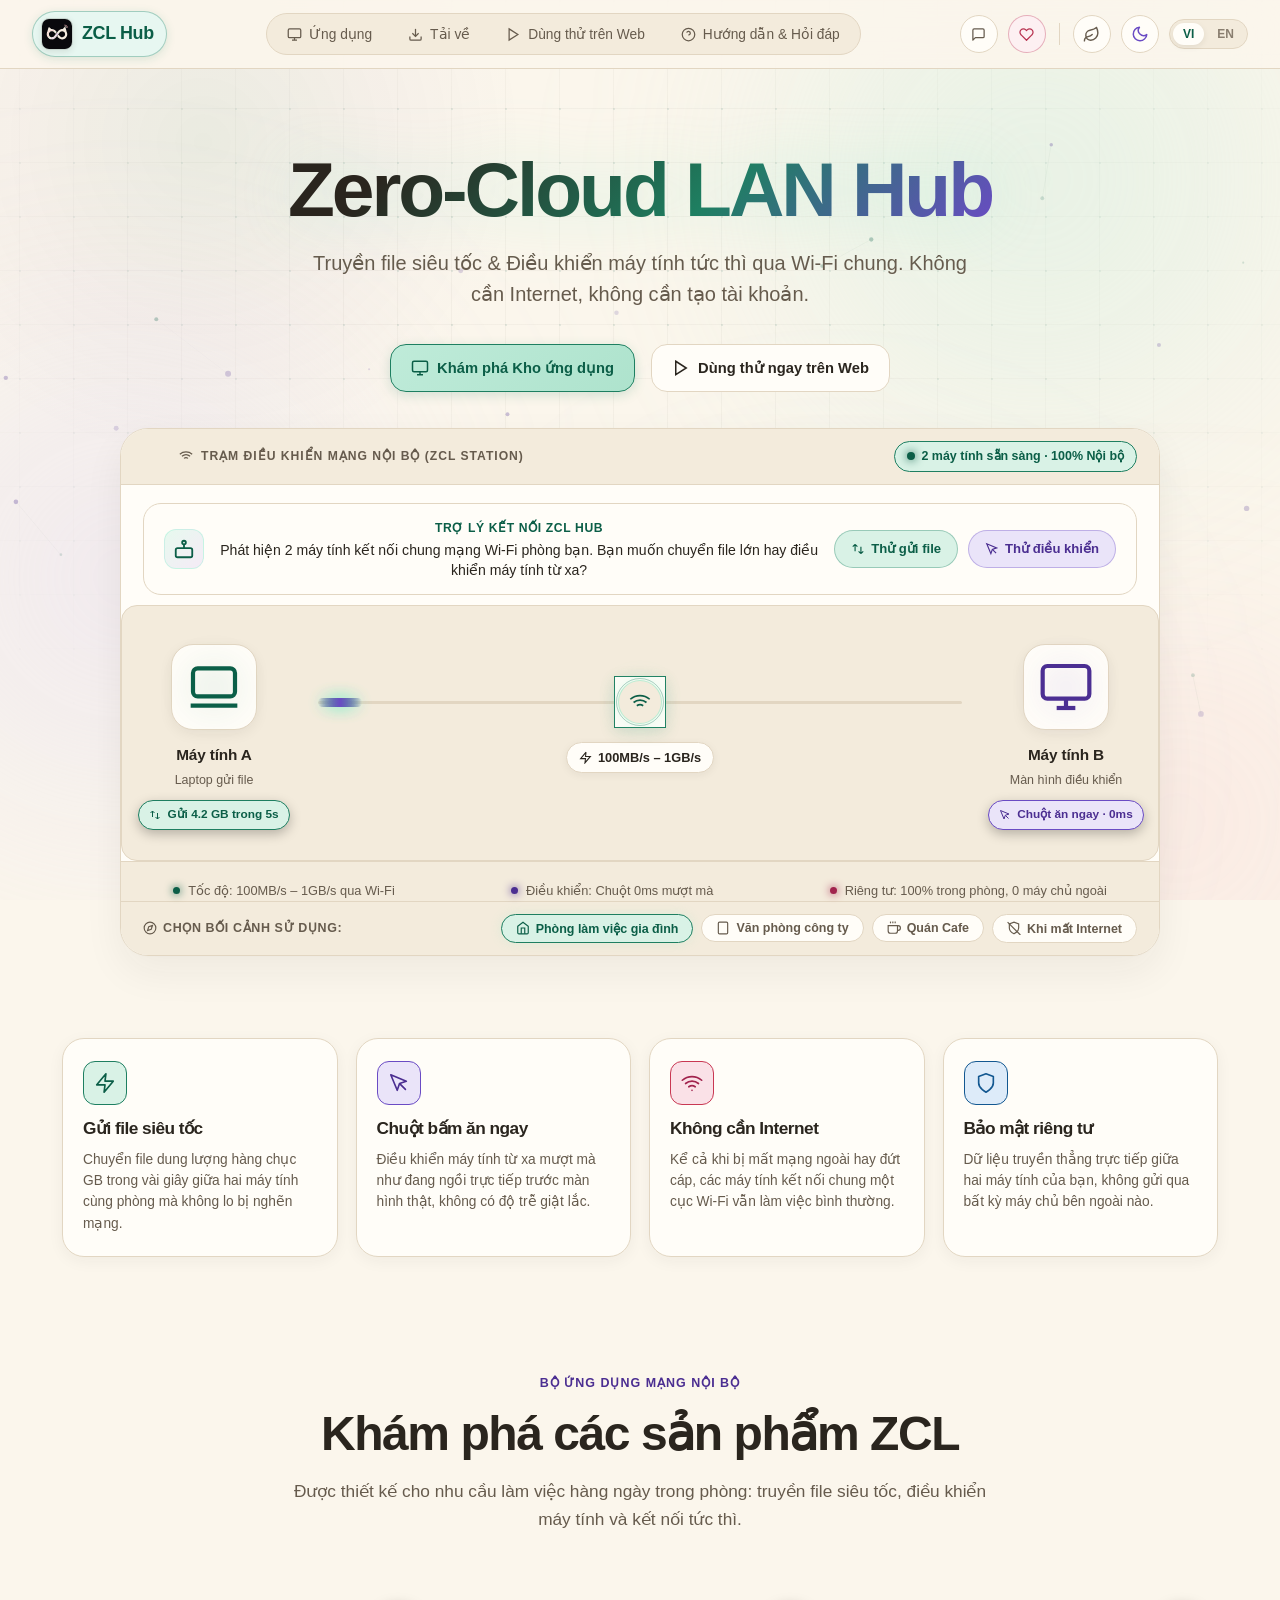
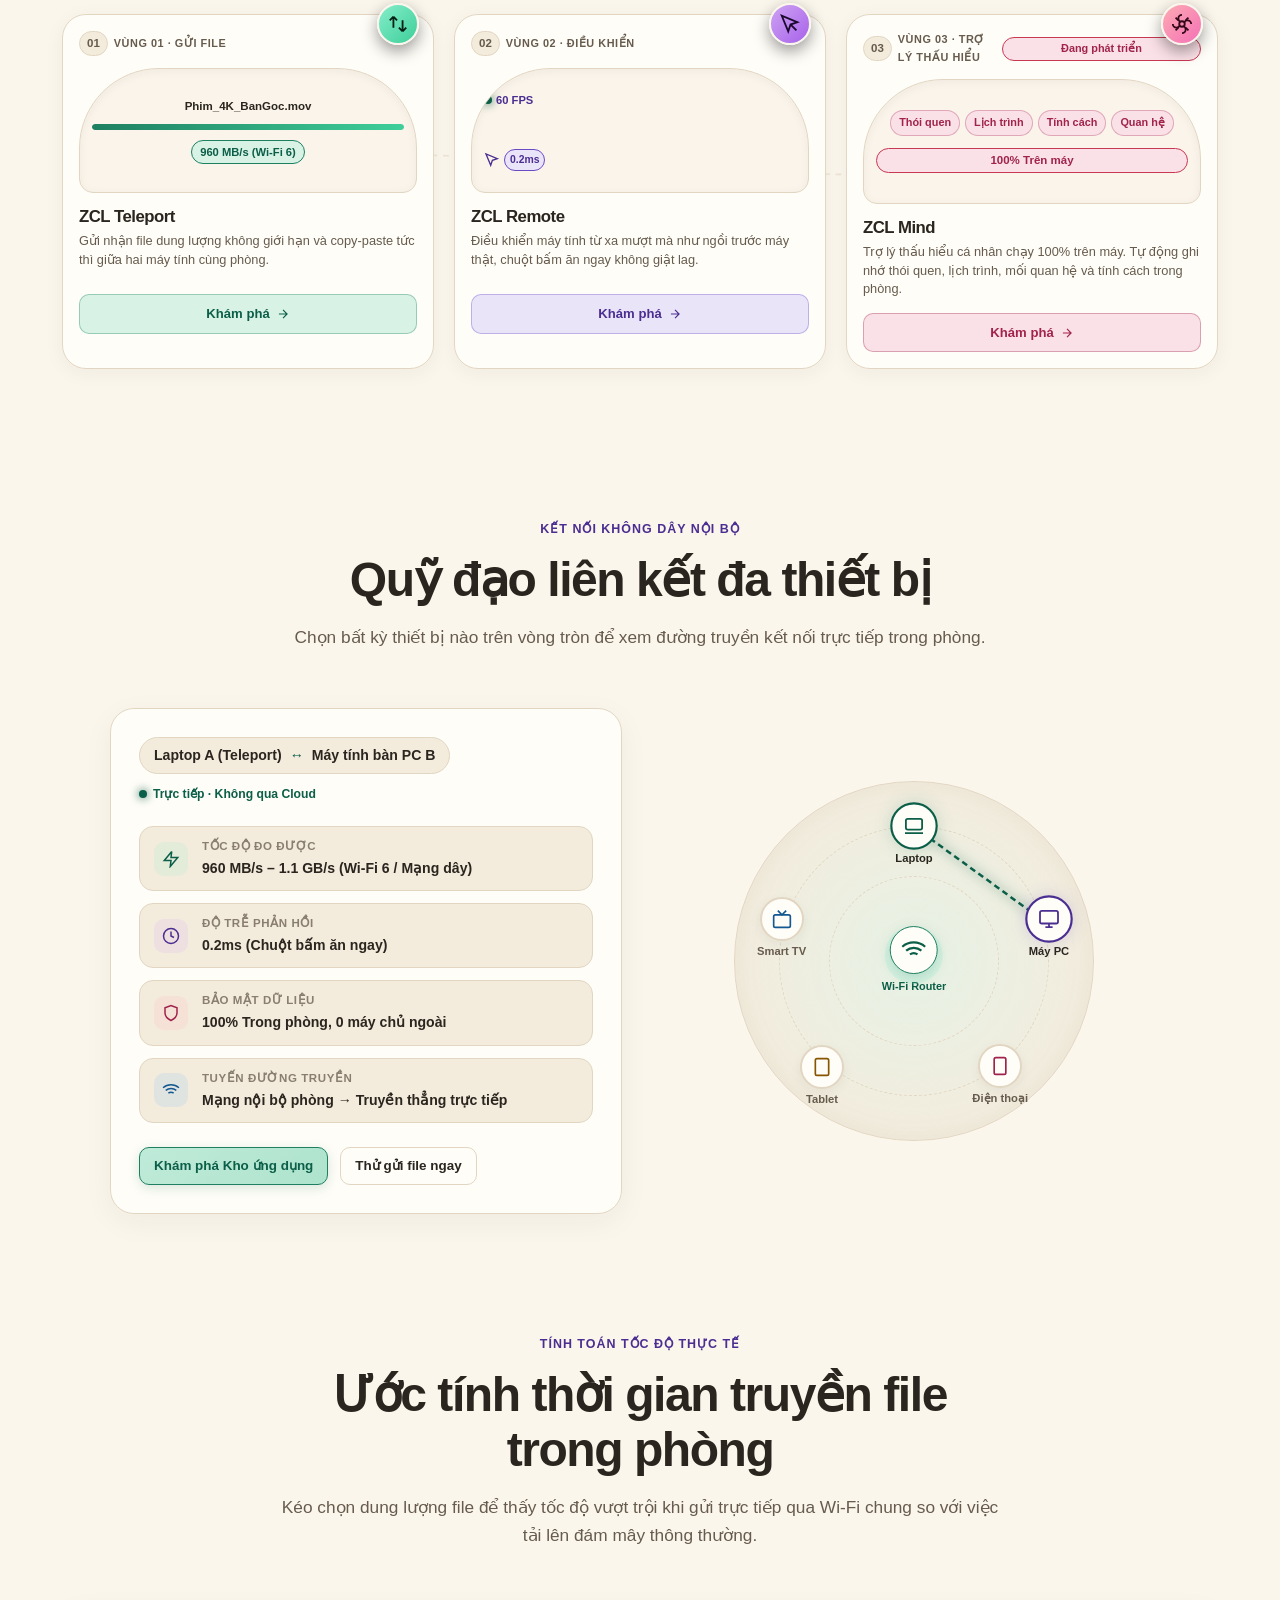
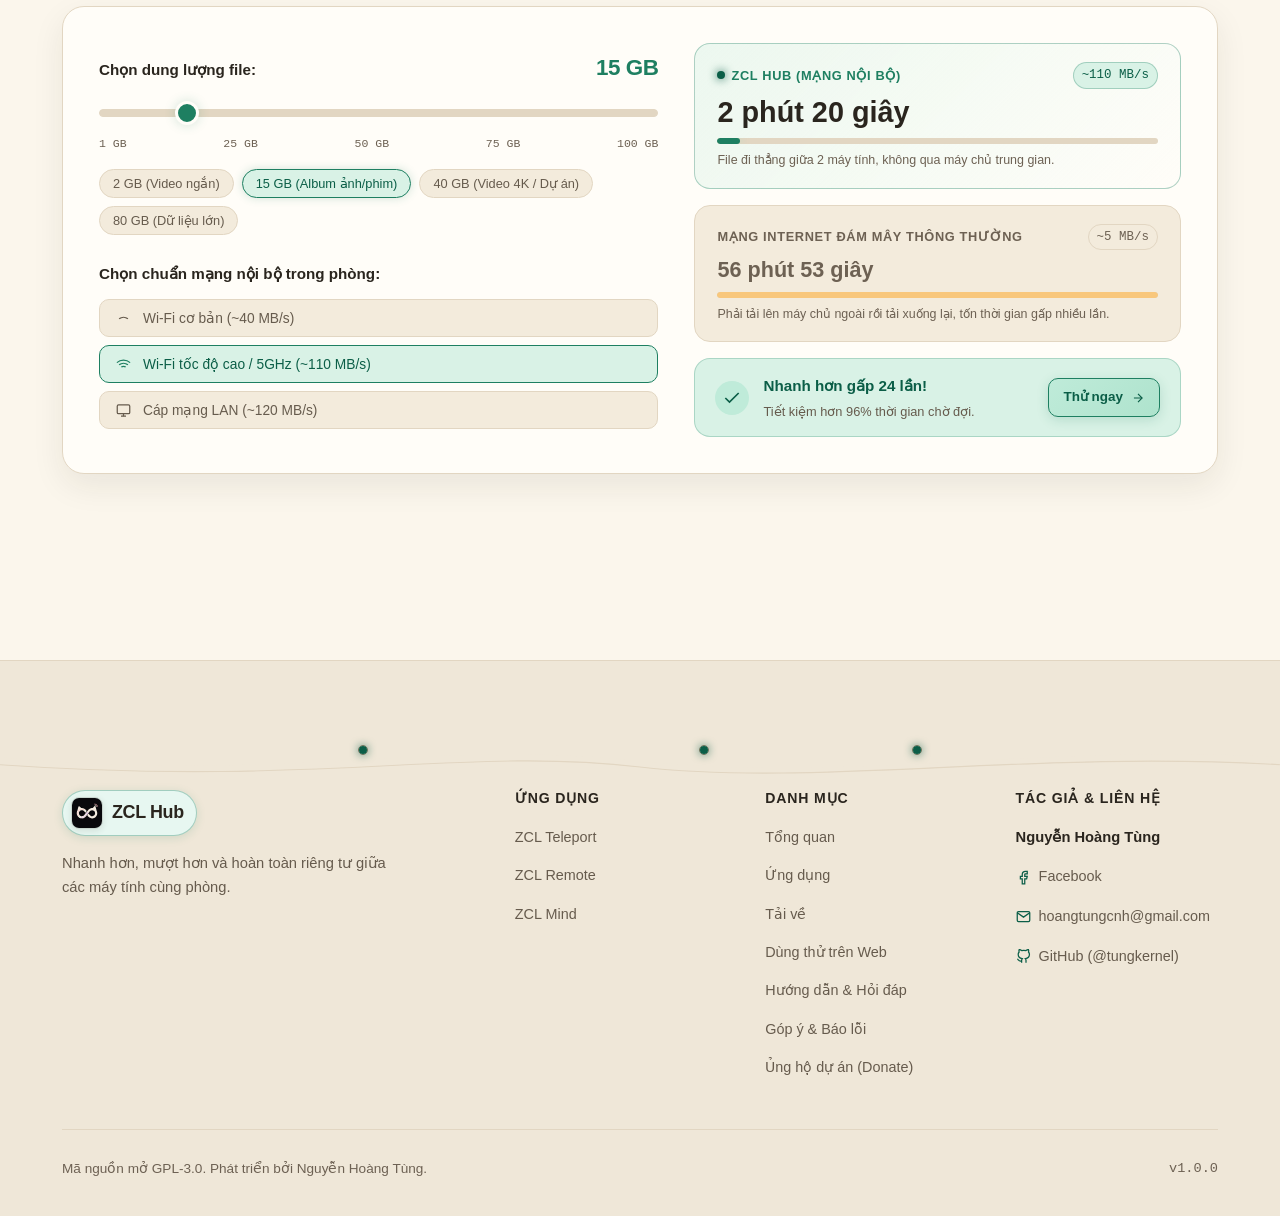
==== commit b29098a9: "chore: sync GitHub username from Luffyreals to tungkernel" ====
--- a/index.html
+++ b/index.html
@@ -801,7 +801,7 @@
                   </div>
                   <div class="store-badge-group">
                     <span class="product-pill" data-i18n="rm_status">Bản thử nghiệm</span>
-                    <span class="store-version-tag lilac">v0.1.0</span>
+                    <span class="store-version-tag lilac">v0.2.0</span>
                   </div>
                 </div>
 
@@ -1032,7 +1032,7 @@
               </div>
               <div class="spec-cell">
                 <span class="spec-label" data-i18n="spec_license">Bản quyền &amp; Tác giả</span>
-                <span class="spec-value">GPL-3.0 · Nguyễn Hoàng Tùng (@Luffyreals)</span>
+                <span class="spec-value">GPL-3.0 · Nguyễn Hoàng Tùng (@tungkernel)</span>
               </div>
               <div class="spec-cell">
                 <span class="spec-label" data-i18n="spec_internet">Kết nối Internet</span>
@@ -1065,7 +1065,7 @@
             <div class="detail-hero-content">
               <div class="detail-tag-row">
                 <span class="detail-category-badge lilac" data-i18n="dt_rm_category">Điều khiển máy tính từ xa</span>
-                <span class="detail-status-pill lilac" data-i18n="detail_status_ready">Sẵn sàng · v0.1.0</span>
+                <span class="detail-status-pill lilac" data-i18n="detail_status_ready">Sẵn sàng · v0.2.0</span>
               </div>
               <h2 class="detail-app-title">ZCL Remote</h2>
               <p class="detail-app-lede" data-i18n="dt_rm_lede">
@@ -1190,7 +1190,7 @@
               </div>
               <div class="spec-cell">
                 <span class="spec-label" data-i18n="spec_license">Bản quyền &amp; Tác giả</span>
-                <span class="spec-value" data-i18n="spec_val_license_closed">Độc quyền · Nguyễn Hoàng Tùng (@Luffyreals)</span>
+                <span class="spec-value" data-i18n="spec_val_license_closed">Độc quyền · Nguyễn Hoàng Tùng (@tungkernel)</span>
               </div>
               <div class="spec-cell">
                 <span class="spec-label" data-i18n="spec_internet">Kết nối Internet</span>
@@ -1345,7 +1345,7 @@
               </div>
               <div class="spec-cell">
                 <span class="spec-label" data-i18n="spec_license">Bản quyền &amp; Tác giả</span>
-                <span class="spec-value" data-i18n="spec_val_license_closed">Độc quyền · Nguyễn Hoàng Tùng (@Luffyreals)</span>
+                <span class="spec-value" data-i18n="spec_val_license_closed">Độc quyền · Nguyễn Hoàng Tùng (@tungkernel)</span>
               </div>
               <div class="spec-cell">
                 <span class="spec-label" data-i18n="spec_internet">Kết nối Internet</span>
@@ -1468,7 +1468,7 @@
 
                 <h3 data-i18n="dl_rm_name">ZCL Remote</h3>
                 <div class="download-version" id="rmDownloadVersion">
-                  <span id="rmVersionText">Phiên bản v0.1.0 · Windows 10/11</span> · <span id="rmSizeText">16.8 MB</span>
+                  <span id="rmVersionText">Phiên bản v0.2.0 · Windows 10/11</span> · <span id="rmSizeText">72.0 MB</span>
                 </div>
                 <p class="desc" data-i18n="dl_rm_desc">
                   Ứng dụng điều khiển máy tính từ xa siêu mượt. Chuột bấm ăn ngay, màn hình mượt mà không giật lag.
@@ -1490,7 +1490,7 @@
                   <span id="btnMainDlRemoteText" data-i18n="dl_btn_installer">Tải bản cài đặt (.exe)</span>
                 </button>
                 <div class="download-alt-links">
-                  <a class="btn-open-download" data-app="remote" data-format="zip" id="rmPortableLink" data-i18n="dl_btn_portable">Tải bản chạy ngay không cần cài (.zip - 15.6 MB)</a>
+                  <a class="btn-open-download" data-app="remote" data-format="zip" id="rmPortableLink" data-i18n="dl_btn_portable">Tải bản chạy ngay không cần cài (.zip - 108.6 MB)</a>
                 </div>
               </div>
             </div>
@@ -2402,7 +2402,7 @@
               <span class="footer-author-name">Nguyễn Hoàng Tùng</span>
             </li>
             <li>
-              <a href="https://www.facebook.com/luffyreals/" target="_blank" rel="noopener noreferrer" class="footer-contact-link" title="Facebook (@luffyreals)">
+              <a href="https://www.facebook.com/tungkernel/" target="_blank" rel="noopener noreferrer" class="footer-contact-link" title="Facebook (@tungkernel)">
                 <svg width="15" height="15" viewBox="0 0 24 24" fill="none" stroke="currentColor" stroke-width="2"><path d="M18 2h-3a5 5 0 0 0-5 5v3H7v4h3v8h4v-8h3l1-4h-4V7a1 1 0 0 1 1-1h3z"/></svg>
                 <span>Facebook</span>
               </a>
@@ -2414,9 +2414,9 @@
               </a>
             </li>
             <li>
-              <a href="https://github.com/Luffyreals" target="_blank" rel="noopener noreferrer" class="footer-contact-link" title="GitHub (@Luffyreals)">
+              <a href="https://github.com/tungkernel" target="_blank" rel="noopener noreferrer" class="footer-contact-link" title="GitHub (@tungkernel)">
                 <svg width="15" height="15" viewBox="0 0 24 24" fill="none" stroke="currentColor" stroke-width="2"><path d="M9 19c-5 1.5-5-2.5-7-3m14 6v-3.87a3.37 3.37 0 0 0-.94-2.61c3.14-.35 6.44-1.54 6.44-7A5.44 5.44 0 0 0 20 4.77 5.07 5.07 0 0 0 19.91 1S18.73.65 16 2.48a13.38 13.38 0 0 0-7 0C6.27.65 5.09 1 5.09 1A5.07 5.07 0 0 0 5 4.77a5.44 5.44 0 0 0-1.5 3.78c0 5.42 3.3 6.61 6.44 7A3.37 3.37 0 0 0 9 18.13V22"/></svg>
-                <span>GitHub (@Luffyreals)</span>
+                <span>GitHub (@tungkernel)</span>
               </a>
             </li>
           </ul>
@@ -2617,7 +2617,7 @@
                 <svg width="14" height="14" viewBox="0 0 24 24" fill="none" stroke="currentColor" stroke-width="2"><rect x="9" y="9" width="13" height="13" rx="2" ry="2"/><path d="M5 15H4a2 2 0 0 1-2-2V4a2 2 0 0 1 2-2h9a2 2 0 0 1 2 2v1"/></svg>
                 <span data-i18n="fb_btn_copy">Sao chép nội dung</span>
               </button>
-              <a href="https://github.com/Luffyreals/zcl-hub/issues" class="btn btn-secondary btn-sm" target="_blank" rel="noopener noreferrer">
+              <a href="https://github.com/tungkernel/zcl-hub/issues" class="btn btn-secondary btn-sm" target="_blank" rel="noopener noreferrer">
                 <svg width="14" height="14" viewBox="0 0 24 24" fill="none" stroke="currentColor" stroke-width="2"><path d="M9 19c-5 1.5-5-2.5-7-3m14 6v-3.87a3.37 3.37 0 0 0-.94-2.61c3.14-.35 6.44-1.54 6.44-7A5.44 5.44 0 0 0 20 4.77 5.07 5.07 0 0 0 19.91 1S18.73.65 16 2.48a13.38 13.38 0 0 0-7 0C6.27.65 5.09 1 5.09 1A5.07 5.07 0 0 0 5 4.77a5.44 5.44 0 0 0-1.5 3.78c0 5.42 3.3 6.61 6.44 7A3.37 3.37 0 0 0 9 18.13V22"/></svg>
                 <span data-i18n="fb_btn_github">Mở thảo luận GitHub</span>
               </a>
@@ -2715,7 +2715,7 @@
                 <svg width="12" height="12" viewBox="0 0 24 24" fill="none" stroke="currentColor" stroke-width="2"><rect x="9" y="9" width="13" height="13" rx="2" ry="2"/><path d="M5 15H4a2 2 0 0 1-2-2V4a2 2 0 0 1 2-2h9a2 2 0 0 1 2 2v1"/></svg>
               </button>
             </div>
-            <a href="https://github.com/sponsors/Luffyreals" target="_blank" rel="noopener noreferrer" class="donate-channel-pill link-pill">
+            <a href="https://github.com/sponsors/tungkernel" target="_blank" rel="noopener noreferrer" class="donate-channel-pill link-pill">
               <svg width="13" height="13" viewBox="0 0 24 24" fill="none" stroke="currentColor" stroke-width="2"><path d="M20.84 4.61a5.5 5.5 0 0 0-7.78 0L12 5.67l-1.06-1.06a5.5 5.5 0 0 0-7.78 7.78l1.06 1.06L12 21.23l7.78-7.78 1.06-1.06a5.5 5.5 0 0 0 0-7.78z"/></svg>
               <span>GitHub Sponsors</span>
             </a>
